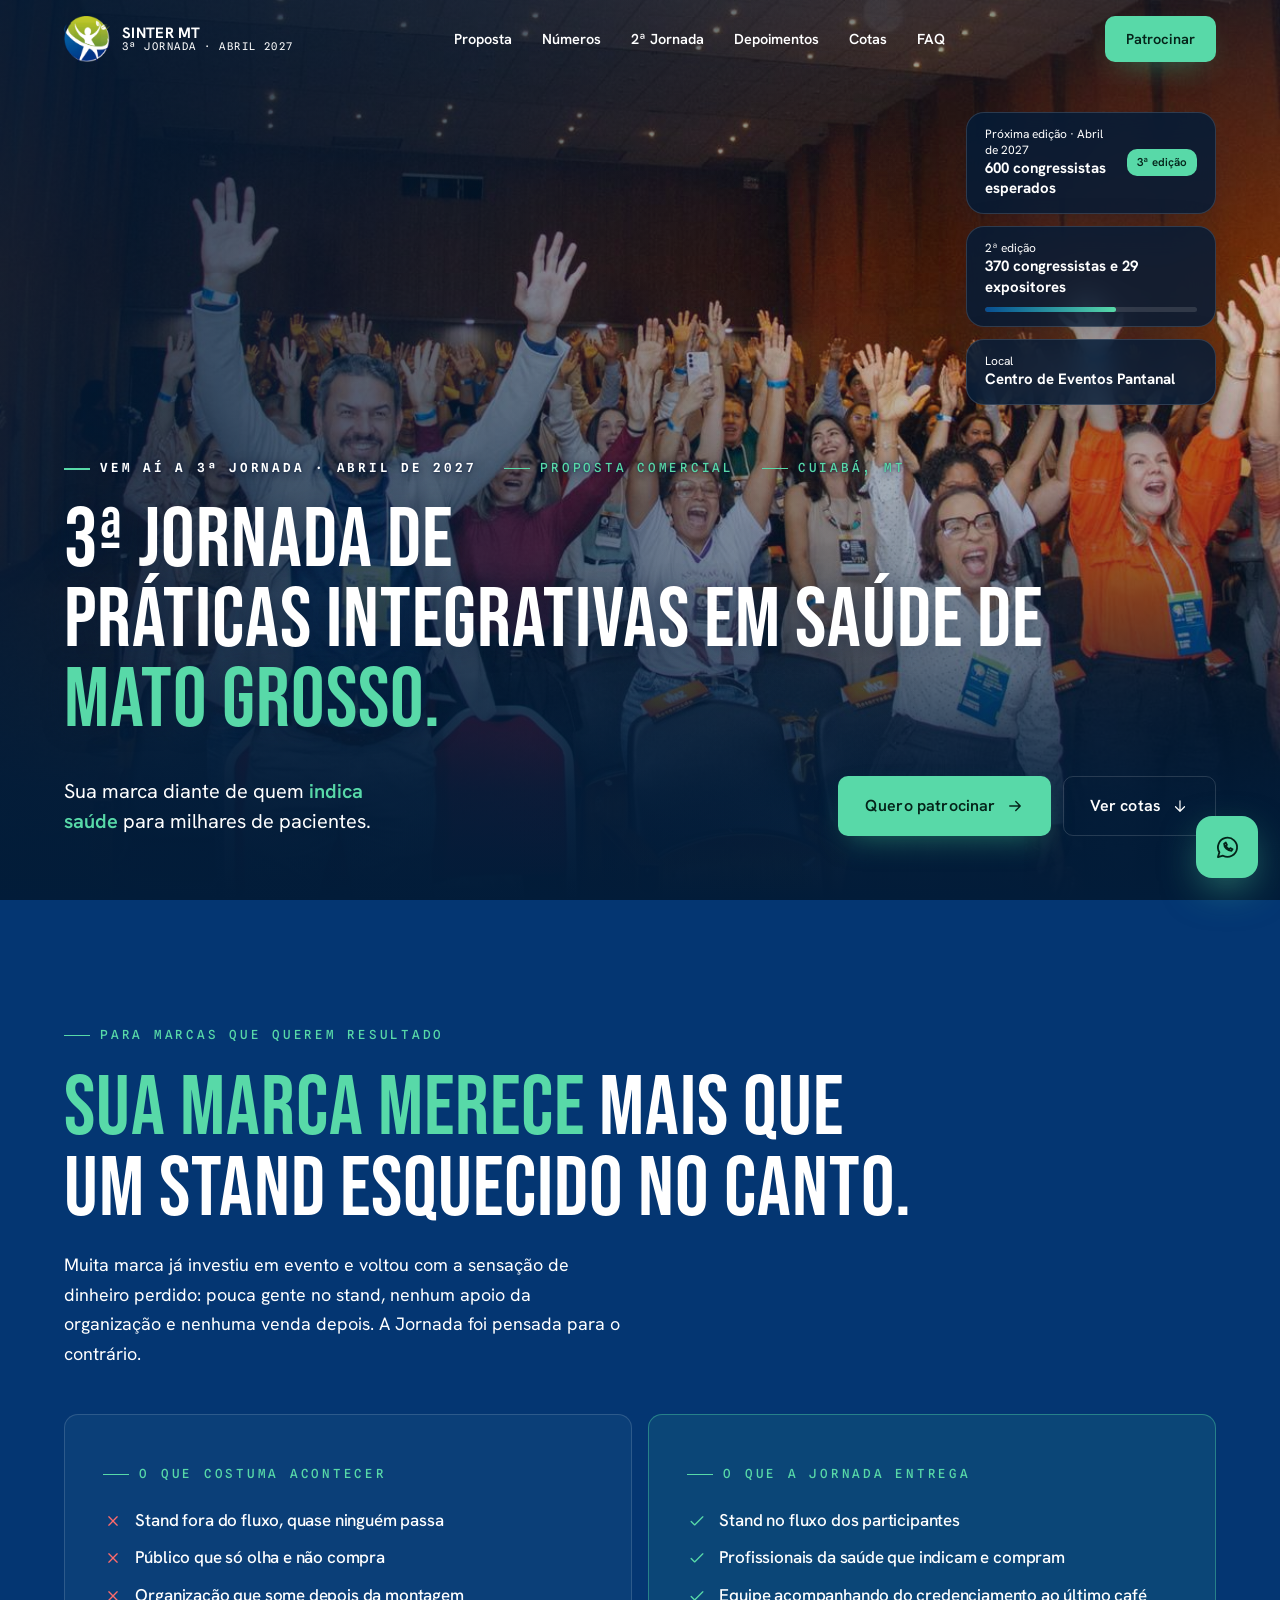
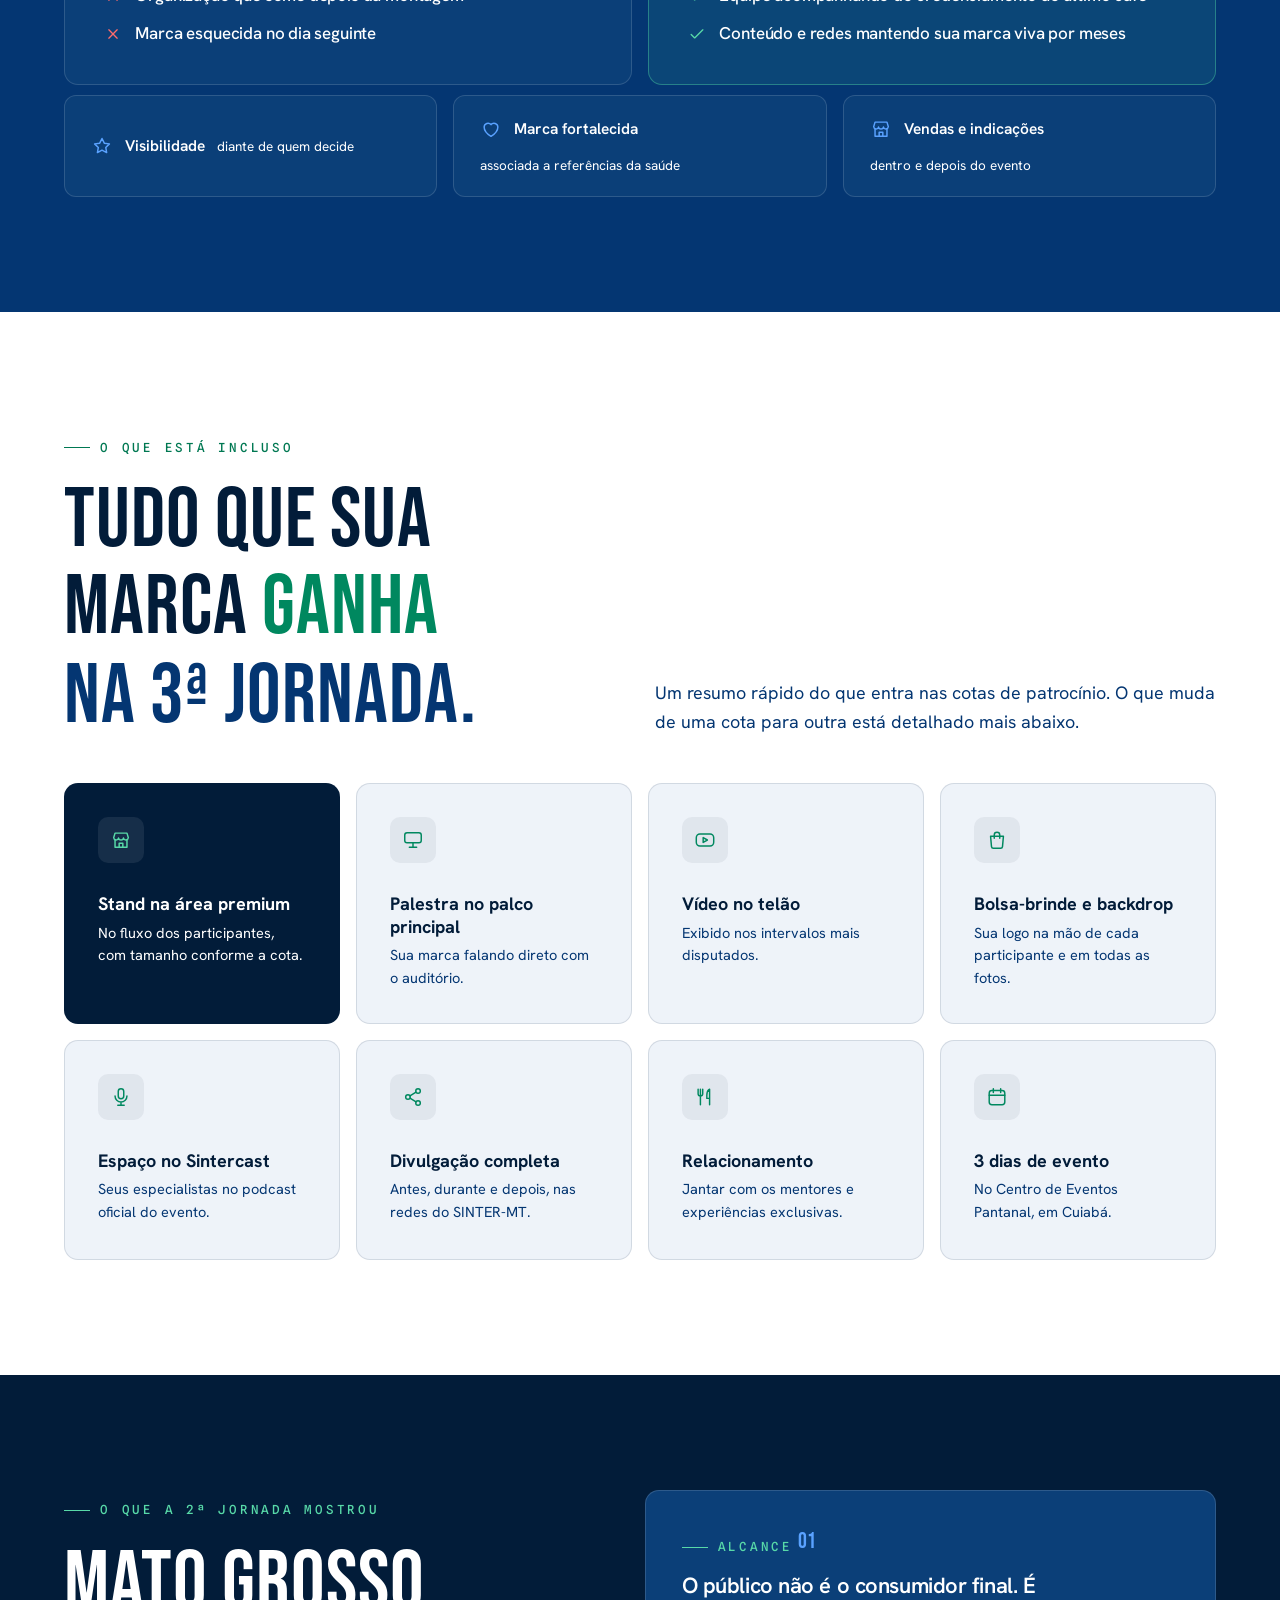
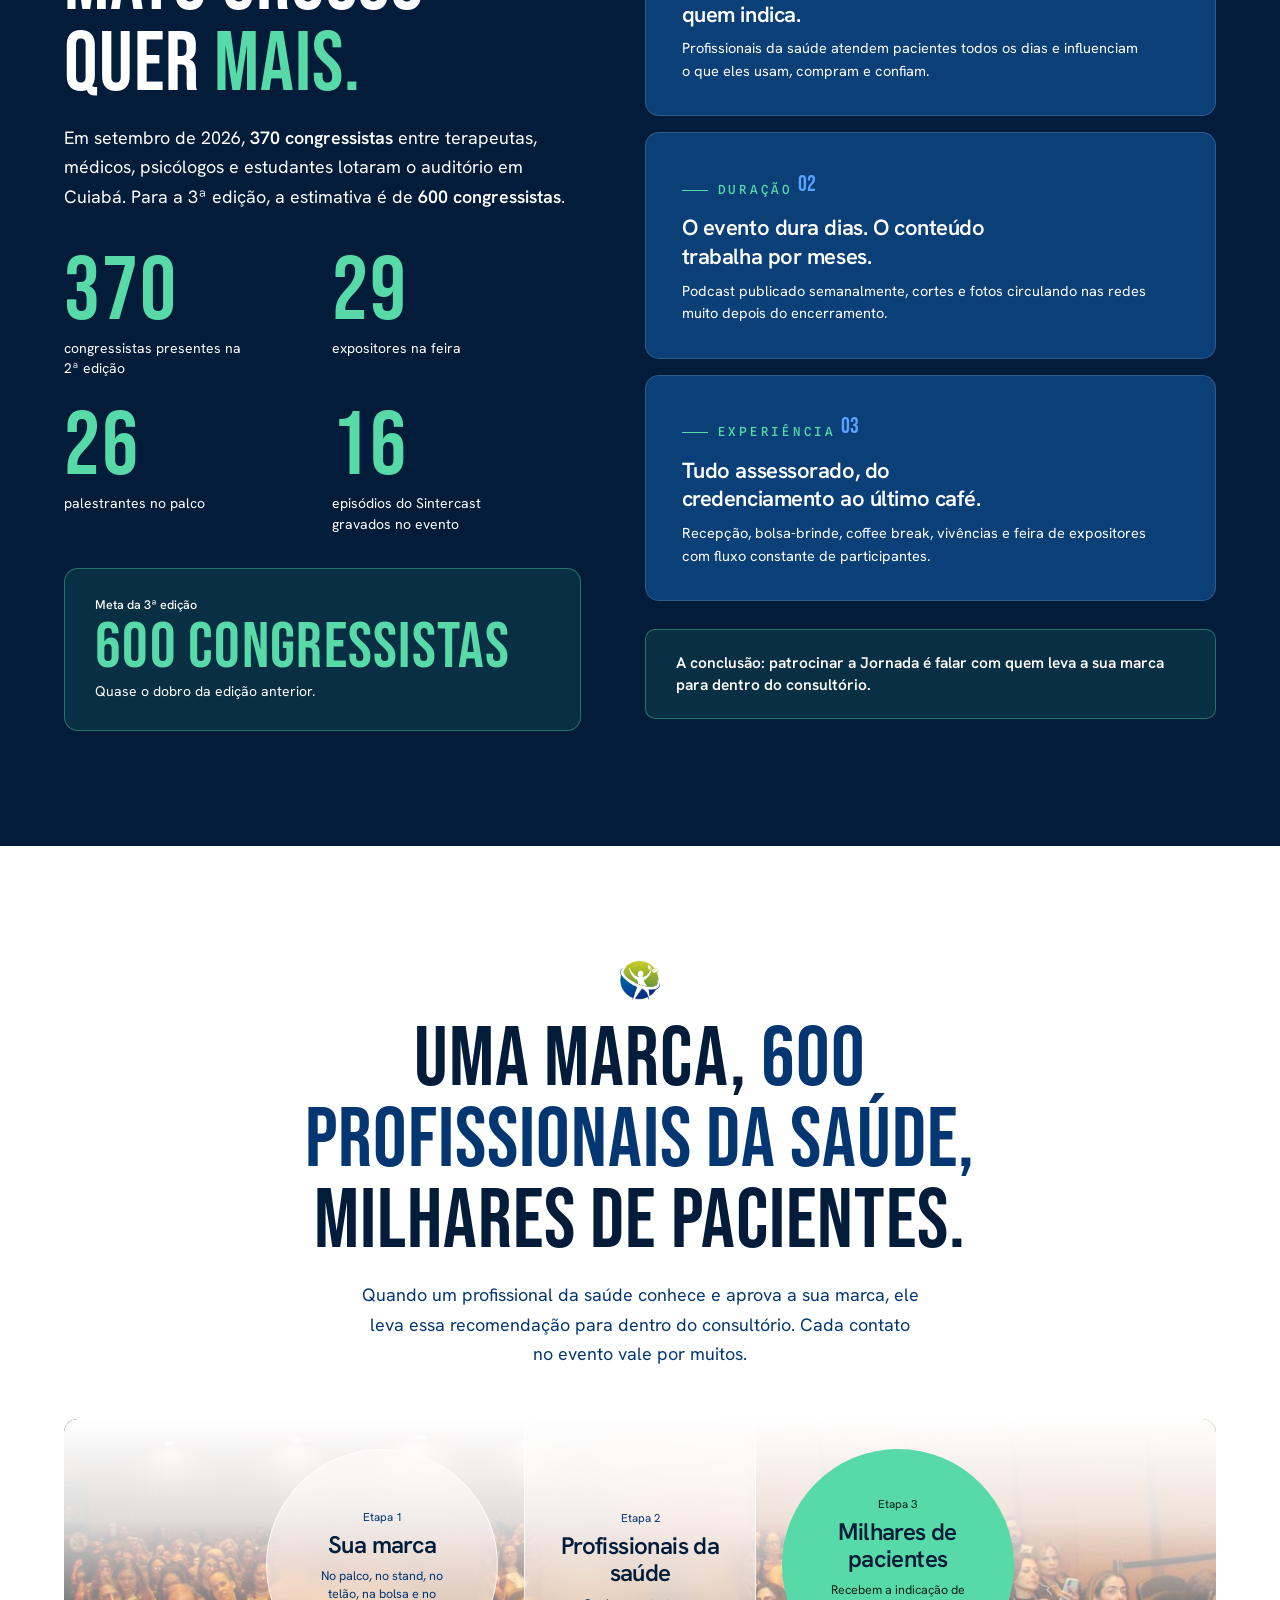
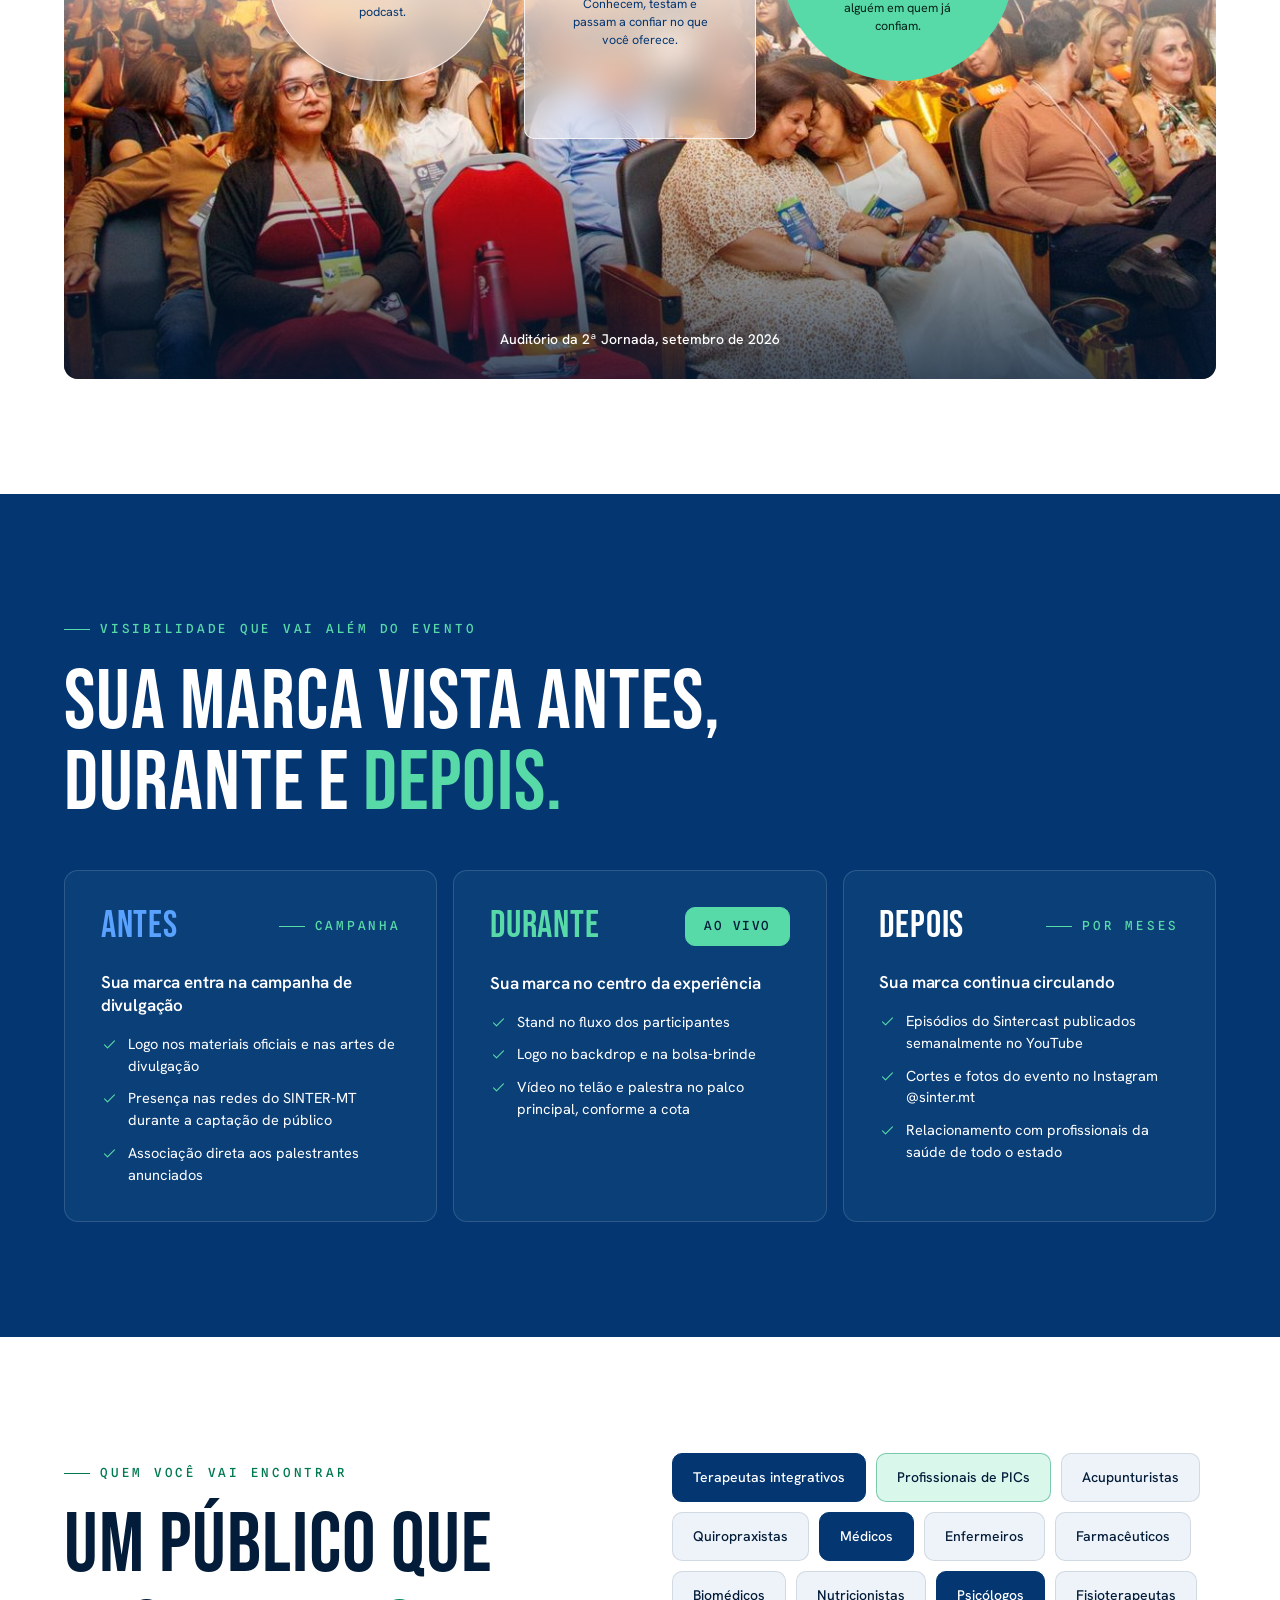
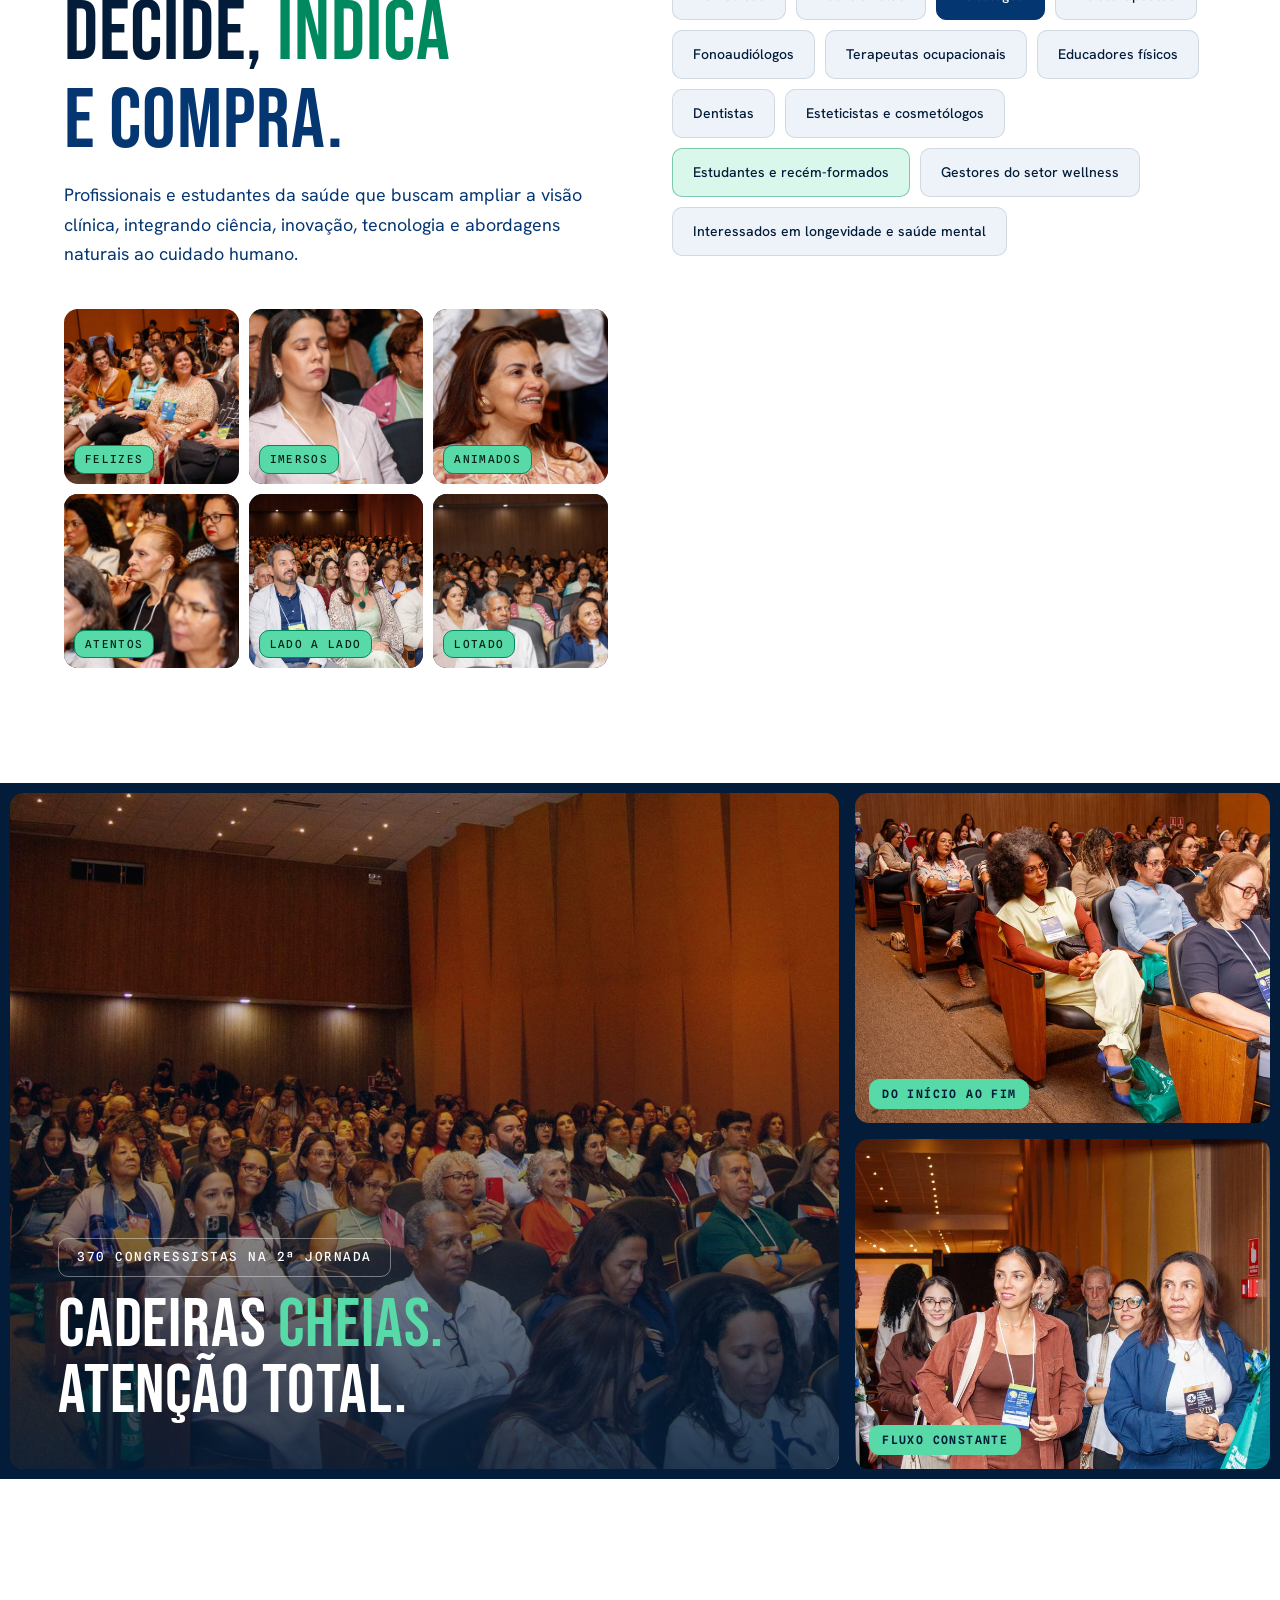
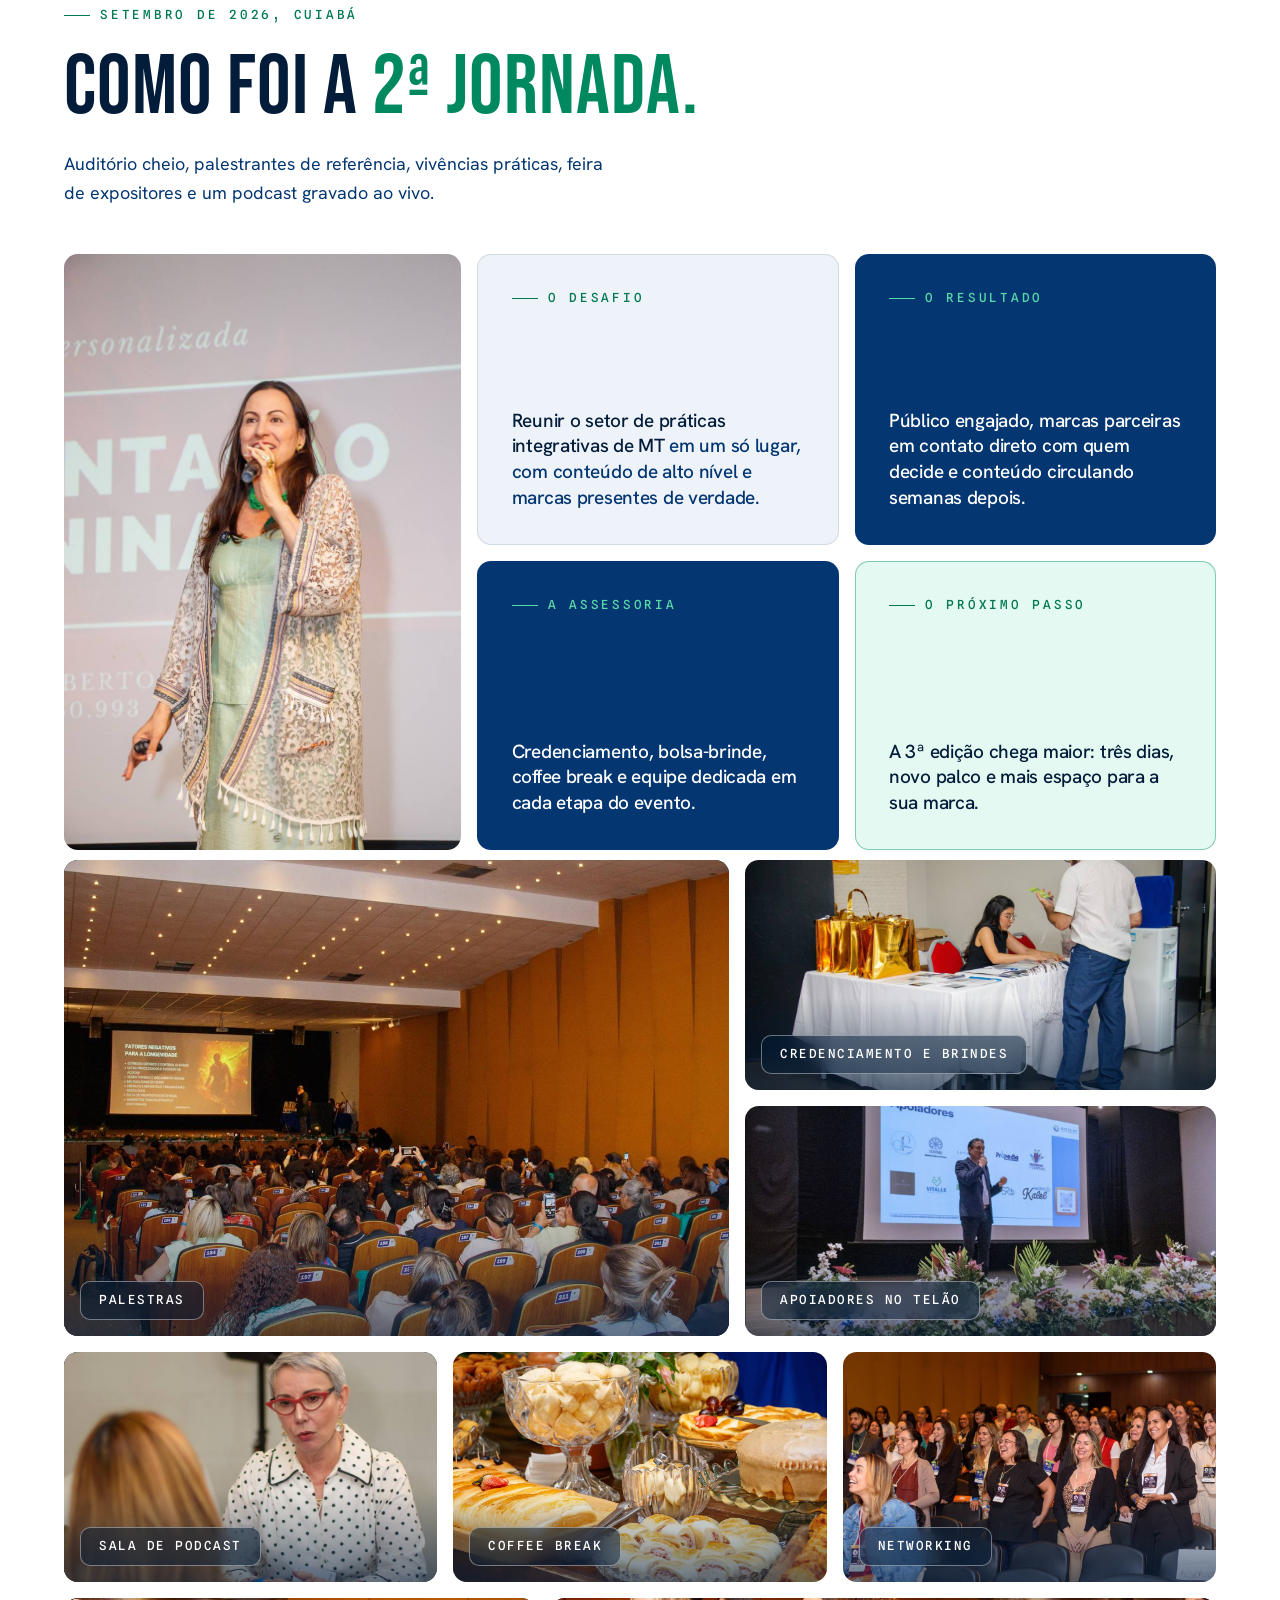
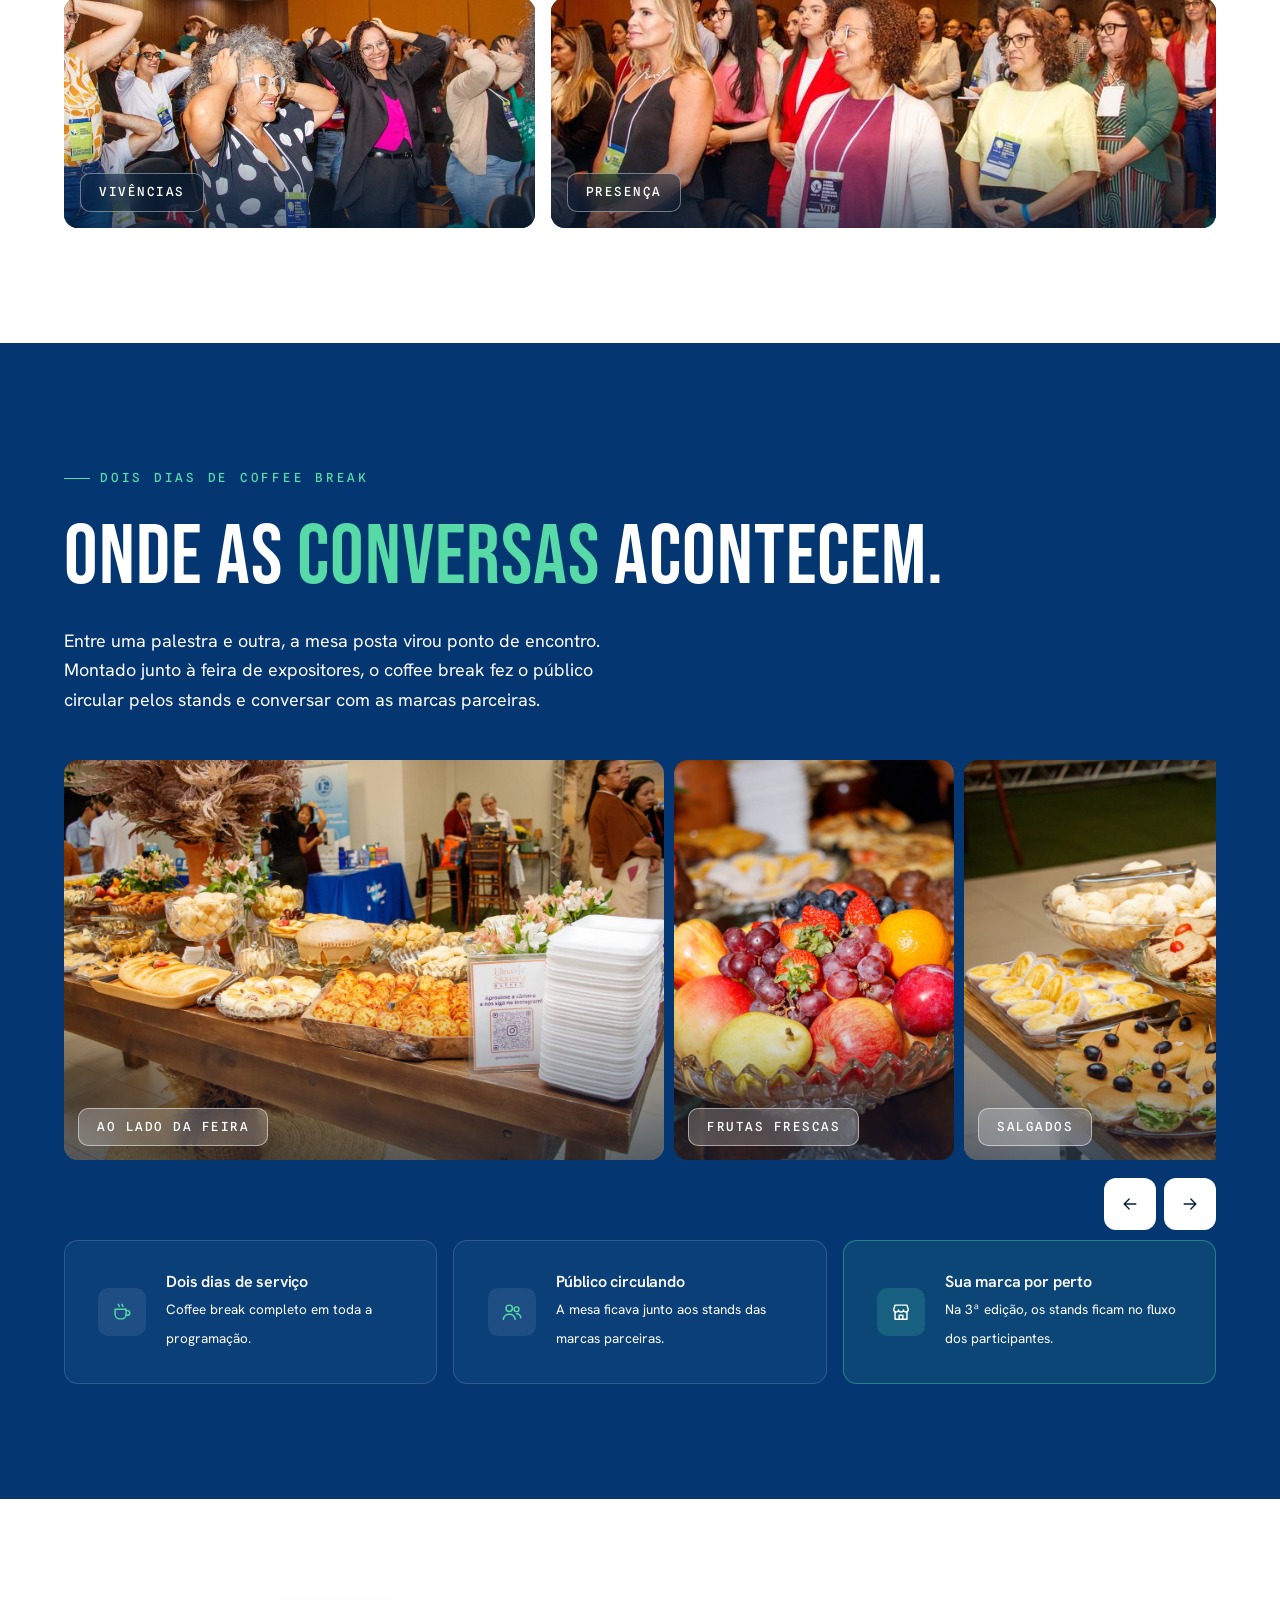
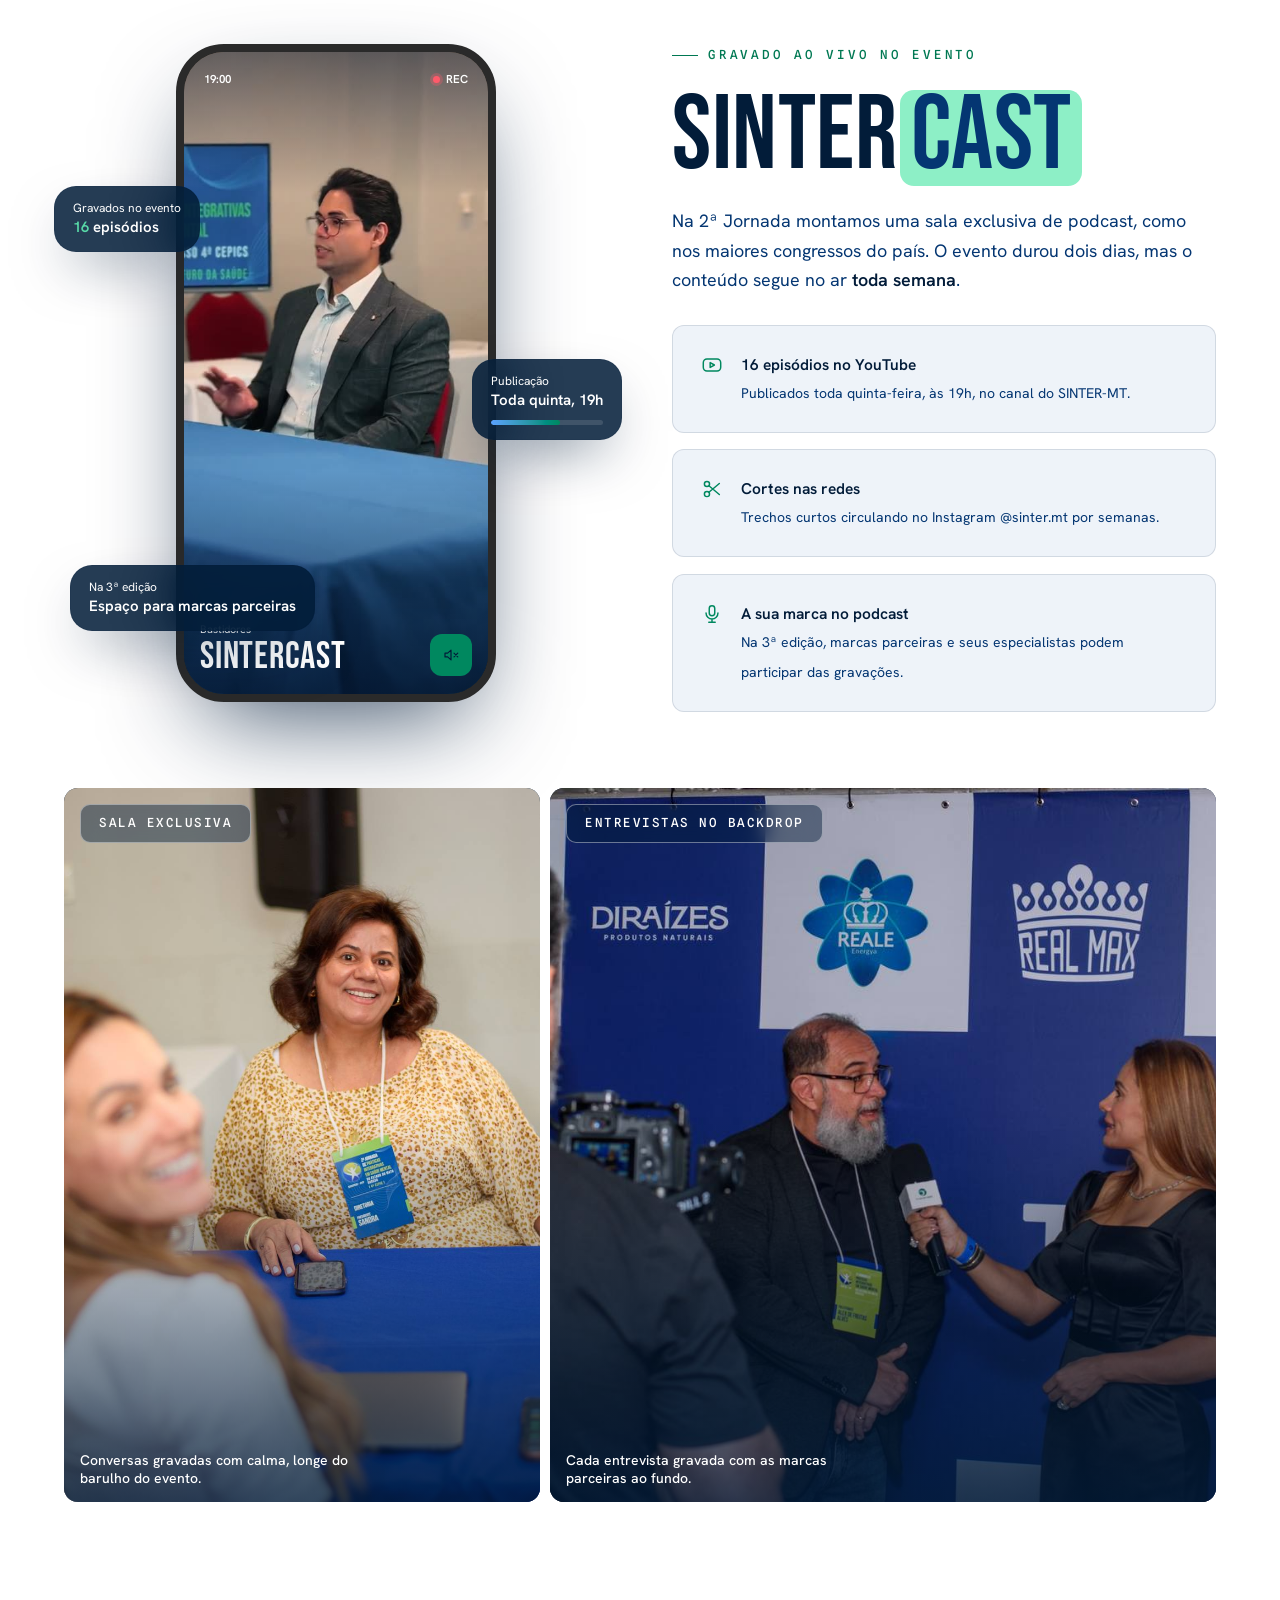
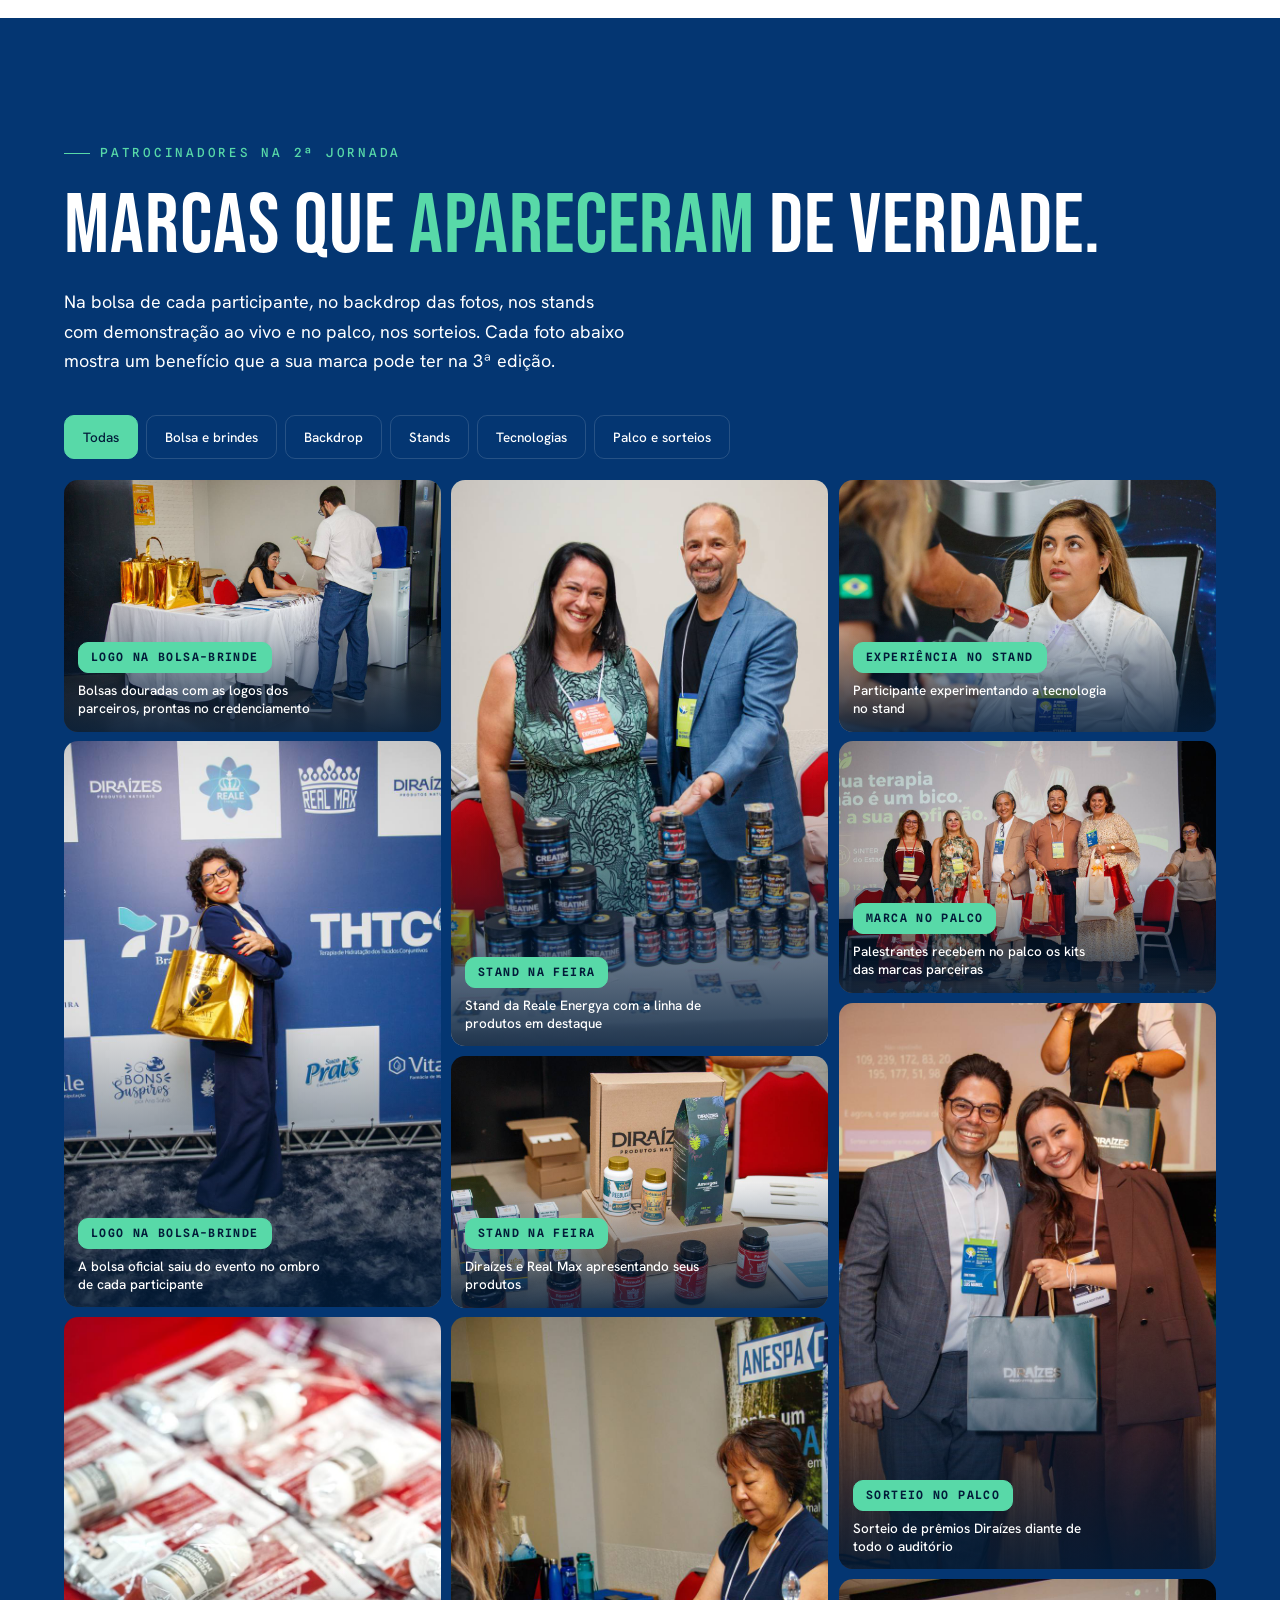
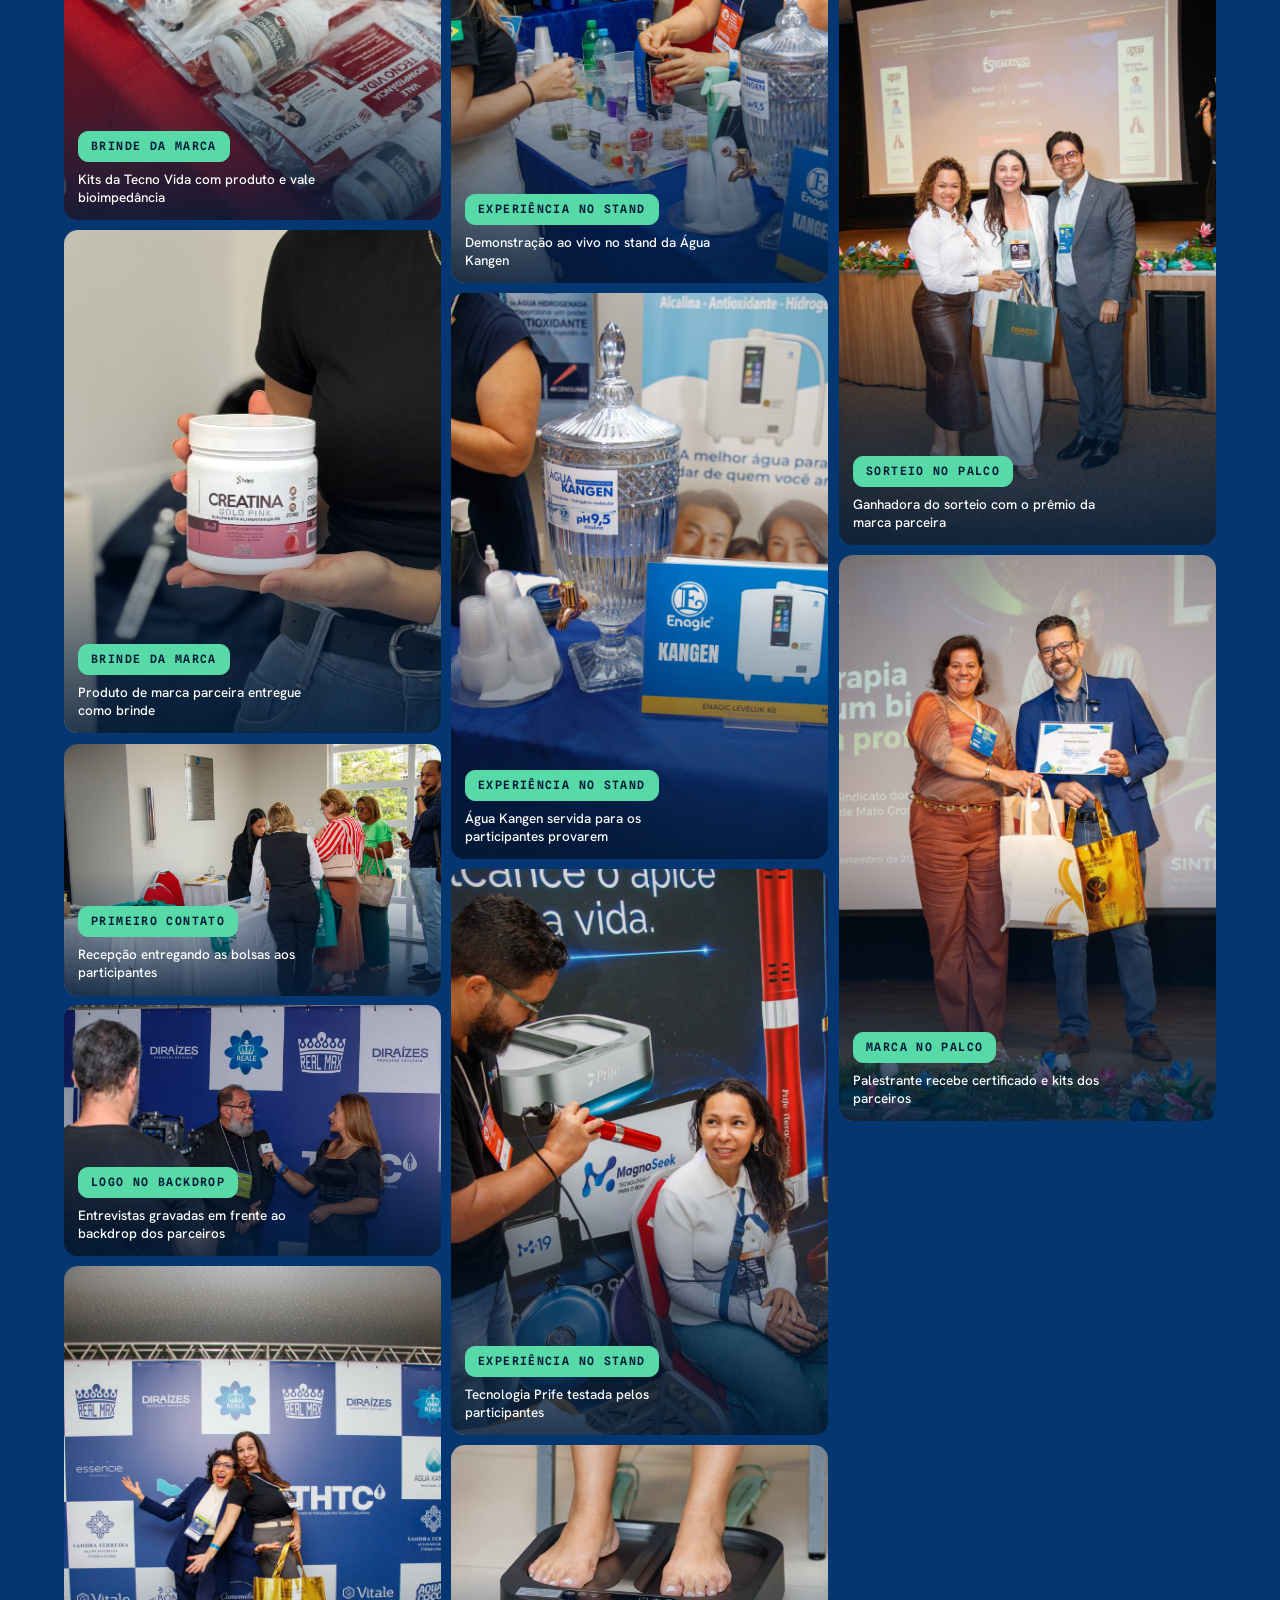
==== propostasinter_evento2027/index.html @ 36ddd745 "Proposta: destaque verde em 'Sua marca merece' Co-Authored-By: Claude Sonnet 5.5 <noreply@anthropic." ====
<!DOCTYPE html>
<html lang="pt-BR">
<head>
<meta charset="UTF-8">
<meta name="viewport" content="width=device-width, initial-scale=1, viewport-fit=cover">
<title>Seja patrocinador | 3ª Jornada de Práticas Integrativas em Saúde de MT | SINTER-MT</title>
<meta name="description" content="Proposta comercial da 3ª Jornada de Práticas Integrativas em Saúde de Mato Grosso. Coloque sua marca diante dos profissionais que indicam saúde para milhares de pacientes.">
<meta property="og:title" content="Seja patrocinador da 3ª Jornada de Práticas Integrativas em Saúde de MT">
<meta property="og:description" content="Sua marca diante de quem indica saúde para milhares de pacientes. Conheça as cotas.">
<meta name="theme-color" content="#043672">
<link rel="icon" type="image/png" href="img/embed_1.png">
<link rel="preconnect" href="https://fonts.googleapis.com">
<link rel="preconnect" href="https://fonts.gstatic.com" crossorigin>
<link href="https://fonts.googleapis.com/css2?family=Bebas+Neue&family=Hanken+Grotesk:wght@400;500;600;700;800&family=Spline+Sans+Mono:wght@400;500&display=swap" rel="stylesheet">
<style>
:root{
  --bg:#021c39;
  --panel:#043672;
  --panel-2:#0b3f78;
  --white:#ffffff;
  --soft:#e9e4d8;
  --ink:#021c39;
  --blue:#5aa2ff;
  --neon:oklch(0.80 0.135 165);
  --dim:#fff;
  --dim-ink:rgba(2,28,57,.42);
  --line:rgba(255,255,255,.14);
  --line-ink:rgba(2,28,57,.14);
  --r-xl:40px; --r-lg:28px; --r-md:22px; --r-pill:999px;
  --sans:"Hanken Grotesk",system-ui,-apple-system,"Segoe UI",Roboto,sans-serif;
  --display:"Hanken Grotesk",system-ui,sans-serif;
}
*{box-sizing:border-box;margin:0;padding:0}
html{overflow-x:hidden;scroll-behavior:smooth;-webkit-text-size-adjust:100%}
body{background:var(--bg);color:var(--white);font-family:var(--sans);font-size:16px;line-height:1.6;padding:10px 10px calc(10px + env(safe-area-inset-bottom,0px));overflow-x:hidden}
img{max-width:100%;display:block}
a{color:inherit;text-decoration:none}
strong{font-weight:600}
:focus-visible{outline:2px solid var(--neon);outline-offset:3px;border-radius:12px}
.neon{color:var(--neon)}

/* ---------- panels ---------- */
.panel{position:relative;border-radius:var(--r-xl);overflow:hidden;margin-bottom:10px;padding:clamp(56px,8vw,110px) clamp(22px,5vw,72px)}
.panel.dark{background:var(--panel)}
.panel.deep{background:var(--bg);border:1px solid var(--line)}
.panel.light{background:#f4f1ea;color:var(--ink)}
.panel.soft{background:var(--soft);color:var(--ink)}
.panel.neon-bg{background:var(--neon);color:var(--ink)}
.inner{max-width:1180px;margin:0 auto;position:relative;z-index:2}
.row{display:flex;justify-content:space-between;align-items:center;gap:20px;flex-wrap:wrap}

/* ---------- type ---------- */
.h1,.h2,.h3{font-weight:600;letter-spacing:-.035em;line-height:1.04}
.h1{font-size:clamp(42px,6.6vw,94px)}
.h2{font-size:clamp(36px,5.2vw,70px)}
.h3{font-size:clamp(26px,2.8vw,36px);letter-spacing:-.03em}
.m{color:var(--dim)}
.light .m,.soft .m,.neon-bg .m{color:var(--dim-ink)}
.p{font-size:clamp(15px,1.25vw,17px);color:var(--dim);max-width:56ch;line-height:1.65}
.light .p,.soft .p{color:#043672}
.p strong{color:var(--white)}
.light .p strong,.soft .p strong{color:var(--ink)}
.light h1 .neon,.light h2 .neon,.light h3 .neon,.soft h2 .neon{color:var(--ink);background:var(--neon);border-radius:14px;padding:0 .14em;box-decoration-break:clone;-webkit-box-decoration-break:clone}
.light .feat div{background:var(--soft)}
.light .feat span{color:#043672}
.light .feat .ic{color:var(--ink)}
.place-info{color:#fff}
.light .place-info .neon{background:none;color:var(--neon);padding:0}
.light .place-info .p{color:var(--dim)}
.light .place-info .tag{border-color:var(--line);color:#fff}
.widget{color:#fff}
.light .case .cc.w{background:var(--soft)}
.case .cc.d{color:#fff}
.light .case .cc.d .tag{border-color:var(--line);color:#fff}
.light .case .cc.d .m{color:var(--dim)}
.light .case .cc.n .tag{border-color:rgba(2,28,57,.25)}
.spc-new .tag{align-self:flex-start}
.light .steps li{background:var(--soft)}
.cb-fact{color:var(--ink)}
.hl{background:var(--neon);color:var(--ink);border-radius:18px;padding:0 .18em;box-decoration-break:clone;-webkit-box-decoration-break:clone;display:inline-block;transform:rotate(-1.5deg);line-height:1.12}

/* ---------- pills / tags ---------- */
.tag{font-family:"Spline Sans Mono",ui-monospace,monospace;text-transform:uppercase;letter-spacing:.12em;display:inline-flex;align-items:center;gap:8px;border:1px solid var(--line);border-radius:var(--r-pill);padding:8px 18px;font-size:12.5px;font-weight:500;letter-spacing:.02em;color:#fff}
.light .tag,.soft .tag{border-color:var(--line-ink);color:#043672}
.tag.fill{background:rgba(255,255,255,.08);border-color:transparent}
.light .tag.fill,.soft .tag.fill{background:var(--soft)}
.tag.neon-t{white-space:nowrap;background:var(--neon);color:var(--ink);border-color:var(--neon)}
.tag .dot{width:7px;height:7px;border-radius:50%;background:var(--blue)}

/* ---------- icons ---------- */
.ic{width:22px;height:22px;stroke:currentColor;fill:none;stroke-width:1.6;stroke-linecap:round;stroke-linejoin:round;flex:none}

/* ---------- buttons ---------- */
.btn{display:inline-flex;align-items:center;gap:14px;border-radius:var(--r-pill);padding:6px 6px 6px 26px;font-weight:600;font-size:13.5px;text-transform:uppercase;letter-spacing:.06em;min-height:58px;cursor:pointer;border:0;font-family:var(--sans);transition:transform .2s ease}
.btn:hover{transform:translateY(-2px)}
.btn .arr{width:46px;height:46px;border-radius:50%;display:grid;place-items:center;flex:none;transition:transform .25s ease}
.btn:hover .arr{transform:rotate(-45deg)}
.btn .arr .ic{width:20px;height:20px;stroke-width:1.8}
.btn-neon{background:var(--neon);color:var(--ink)}
.btn-neon .arr{background:var(--ink);color:var(--neon)}
.btn-white{background:var(--white);color:var(--ink)}
.btn-white .arr{background:var(--ink);color:var(--white)}
.btn-ink{background:var(--ink);color:var(--white)}
.btn-ink .arr{background:var(--white);color:var(--ink)}
.btn-line{background:transparent;color:var(--white);border:1px solid var(--line);padding:6px 24px}
.btn-line .ic{width:18px;height:18px}

.round{width:52px;height:52px;border-radius:50%;display:grid;place-items:center;background:var(--white);color:var(--ink);flex:none}
.round .ic{width:20px;height:20px}

/* ---------- glass ---------- */
.glass{background:rgba(255,255,255,.14);border:1px solid rgba(255,255,255,.32);backdrop-filter:blur(16px) saturate(140%);-webkit-backdrop-filter:blur(16px) saturate(140%)}
.widget{background:rgba(2,28,57,.86);border:1px solid var(--line);border-radius:22px;padding:14px 18px;backdrop-filter:blur(14px);-webkit-backdrop-filter:blur(14px);box-shadow:0 24px 60px -20px rgba(2,28,57,.6)}
.widget small{display:block;color:var(--dim);font-size:12px;line-height:1.3}
.widget b{display:block;font-weight:600;font-size:15px;line-height:1.35}

/* ---------- HERO ---------- */
.hero{min-height:calc(100svh - 20px);padding:0;display:flex;flex-direction:column}
.hero .bg{position:absolute;inset:0}
.hero .bg img{width:100%;height:100%;object-fit:cover;object-position:center 70%}
.hero .bg::after{content:"";position:absolute;inset:0;background:linear-gradient(180deg,rgba(2,28,57,.55) 0%,rgba(2,28,57,.25) 30%,rgba(2,28,57,.85) 70%,var(--bg) 100%)}
.nav{position:relative;z-index:3;display:flex;justify-content:space-between;align-items:center;padding:22px clamp(18px,3vw,34px)}
.brand{display:flex;align-items:center;gap:12px;font-weight:600;letter-spacing:-.01em;font-size:17px}
.brand img{width:42px;height:42px;object-fit:contain}
.nav-links{display:flex;gap:6px}
.nav-links a{font-size:13.5px;padding:10px 16px;border-radius:var(--r-pill);color:#fff}
.nav-links a:hover{background:rgba(255,255,255,.1)}
.nav .btn{min-height:48px;padding:4px 4px 4px 20px;font-size:14px}
.nav .btn .arr{width:40px;height:40px}
.hero-body{position:relative;z-index:2;margin-top:auto;padding:0 clamp(22px,5vw,72px) clamp(36px,5vw,64px)}
.hero-tags{display:flex;flex-wrap:wrap;gap:8px;margin-bottom:26px}
.hero .tag{color:#fff;border-color:rgba(255,255,255,.35)}
.hero h1{max-width:13ch}
.hero h1 .ln{display:block;opacity:0;transform:translateY(22px);animation:rise .9s cubic-bezier(.2,.7,.2,1) forwards}
.hero h1 .ln:nth-child(2){animation-delay:.1s}
.hero h1 .ln:nth-child(3){animation-delay:.2s}
.hero-foot{display:flex;justify-content:space-between;align-items:flex-end;gap:30px;flex-wrap:wrap;margin-top:34px;opacity:0;animation:fade .8s .45s forwards}
.hero-foot p{font-size:clamp(16px,1.6vw,20px);max-width:30ch;color:#fff;line-height:1.5}
.hero-foot p strong{color:var(--neon)}
.ctas{display:flex;flex-wrap:wrap;gap:12px}
.hero-widgets{position:absolute;right:clamp(22px,5vw,72px);top:110px;z-index:2;display:grid;gap:12px;width:250px;opacity:0;animation:fade .8s .6s forwards}
.hero-widgets .widget{display:flex;align-items:center;justify-content:space-between;gap:12px}
.mini-pill{font-size:11.5px;font-weight:600;background:var(--neon);color:var(--ink);border-radius:var(--r-pill);padding:4px 10px;white-space:nowrap}
.bar{height:5px;border-radius:5px;background:rgba(255,255,255,.12);margin-top:10px;overflow:hidden}
.bar i{display:block;height:100%;background:linear-gradient(90deg,var(--blue),var(--neon));border-radius:5px}
@keyframes rise{to{opacity:1;transform:none;filter:blur(0)}}
.hero h1 .ln{filter:blur(14px)}
.reveal{opacity:0;filter:blur(16px);transform:translateY(14px);transition:opacity .9s ease,filter .9s ease,transform .9s cubic-bezier(.2,.7,.2,1)}
.reveal.in{opacity:1;filter:blur(0);transform:none}
@keyframes fade{to{opacity:1}}

/* ---------- DOR ---------- */
.pain{display:grid;grid-template-columns:1fr 1fr;gap:10px;margin-top:46px}
.pain-card{border-radius:var(--r-lg);padding:30px}
.pain-card.bad{background:var(--panel-2)}
.pain-card.good{background:var(--neon);color:var(--ink)}
.pain-card ul{list-style:none;display:grid;gap:14px;margin-top:24px}
.pain-card li{display:flex;gap:12px;font-size:clamp(15px,1.4vw,17px);font-weight:500;line-height:1.4;letter-spacing:-.01em}
.pain-card.bad li{color:#fff}
.pain-card.bad .ic{color:#ff6b6b}
.pain-card li .ic{width:20px;height:20px;margin-top:2px}
.wants{display:grid;grid-template-columns:repeat(3,1fr);gap:10px;margin-top:10px}
.wants div{border:1px solid var(--line);border-radius:var(--r-pill);padding:16px 22px;display:flex;align-items:center;gap:12px;flex-wrap:wrap}
.wants .ic{color:var(--blue)}
.wants b{font-weight:600;font-size:15.5px}
.wants span{color:var(--dim);font-size:13.5px}
@media (max-width:900px){.pain,.wants{grid-template-columns:1fr}.wants div{border-radius:var(--r-md)}}

/* ---------- STATS (estilo pesquisa) ---------- */
.research{display:grid;grid-template-columns:.95fr 1.05fr;gap:clamp(30px,5vw,80px);align-items:start}
.bigstats{display:grid;grid-template-columns:1fr 1fr;gap:28px 20px;margin-top:40px}
.bigstat b{display:block;font-weight:600;letter-spacing:-.04em;font-size:clamp(46px,5vw,64px);line-height:1;color:var(--neon)}
.bigstat span{display:block;color:var(--dim);font-size:14px;line-height:1.45;margin-top:6px;max-width:24ch}
.goal{margin-top:34px;background:var(--neon);color:var(--ink);border-radius:var(--r-lg);padding:22px 26px;display:grid;gap:2px}
.goal small{font-size:12.5px;font-weight:500;opacity:.7}
.goal b{font-weight:600;font-size:clamp(34px,4vw,48px);letter-spacing:-.04em;line-height:1.05}
.goal>span{font-size:14px;opacity:.75}
.insights{display:grid;gap:12px}
.insight{background:var(--panel-2);border-radius:var(--r-lg);padding:26px 28px;position:relative}
.insight .num{color:var(--blue);font-size:13px;font-weight:600}
.insight h3{font-size:clamp(18px,1.8vw,22px);font-weight:600;letter-spacing:-.02em;line-height:1.3;margin:8px 0 8px;max-width:30ch}
.insight p{color:var(--dim);font-size:14.5px;line-height:1.55;max-width:58ch}
.insight .tag{position:absolute;top:22px;right:22px;padding:5px 12px;font-size:11.5px}
.statement{margin-top:12px;background:var(--neon);color:var(--ink);border-radius:var(--r-pill);padding:18px 28px;font-weight:600;font-size:15.5px;line-height:1.4}

/* ---------- PLATEIA ---------- */
.crowd{display:grid;grid-template-columns:2fr 1fr;grid-template-rows:330px 330px;gap:10px}
.crowd figure{position:relative;border-radius:var(--r-xl);overflow:hidden;margin:0}
.crowd img{width:100%;height:100%;object-fit:cover}
.crowd-main{grid-row:span 2}
.crowd-main::after{content:"";position:absolute;inset:0;background:linear-gradient(180deg,rgba(2,28,57,.1) 30%,rgba(2,28,57,.85))}
.crowd-main figcaption{position:absolute;left:clamp(20px,4vw,48px);right:20px;bottom:clamp(20px,4vw,44px);z-index:2;display:grid;gap:16px;justify-items:start}
.crowd-main .h2{max-width:14ch}
.crowd-side .tag{position:absolute;left:14px;bottom:14px;padding:5px 12px;font-size:11.5px;font-weight:600}
@media (max-width:900px){.crowd{grid-template-columns:1fr 1fr;grid-template-rows:420px 220px}.crowd-main{grid-column:span 2;grid-row:auto}}

/* ---------- MULTIPLICADOR (bolhas de vidro sobre foto) ---------- */
.mult-head{text-align:center;max-width:820px;margin:0 auto}
.mult-head .p{margin:18px auto 0}
.mult-stage{position:relative;margin-top:50px;border-radius:var(--r-lg);overflow:hidden;min-height:560px}
.mult-stage>img{position:absolute;inset:0;width:100%;height:100%;object-fit:cover;object-position:center 60%}
.mult-stage::before{content:"";position:absolute;inset:0;background:linear-gradient(180deg,#fff 0%,rgba(255,255,255,.85) 18%,rgba(255,255,255,0) 52%);z-index:1}
.mult-stage::after{content:"";position:absolute;inset:0;background:linear-gradient(0deg,rgba(2,28,57,.75),rgba(2,28,57,0) 45%);z-index:1}
.bubbles{position:relative;z-index:2;display:flex;justify-content:center;align-items:flex-start;gap:clamp(10px,2vw,26px);padding:30px 16px 0}
.bubble{width:clamp(180px,20vw,232px);aspect-ratio:1;border-radius:50%;display:flex;flex-direction:column;align-items:center;justify-content:center;text-align:center;padding:26px;color:var(--ink)}
.bubble.glass{background:rgba(255,255,255,.42);border-color:rgba(255,255,255,.7)}
.bubble.tall{aspect-ratio:auto;height:clamp(250px,27vw,320px);border-radius:var(--r-pill);margin-top:-30px}
.bubble small{font-size:11.5px;color:#043672}
.bubble h3{font-weight:600;font-size:clamp(19px,1.9vw,24px);letter-spacing:-.025em;line-height:1.15;margin:4px 0 8px}
.bubble p{font-size:12.5px;line-height:1.45;color:#043672;max-width:20ch}
.bubble.neon-b{background:var(--neon);border:0}
.mult-caption{position:absolute;z-index:2;left:0;right:0;bottom:28px;text-align:center;color:#fff;font-size:14px;font-weight:500;padding:0 20px}

/* ---------- PROBLEMA / SOLUÇÃO (estilo case) ---------- */
.case{display:grid;grid-template-columns:1.1fr 1fr 1fr;grid-template-rows:auto auto;gap:10px;margin-top:46px}
.case .photo{grid-row:span 2;border-radius:var(--r-lg);overflow:hidden;min-height:420px}
.case .photo img{width:100%;height:100%;object-fit:cover}
.case .cc{border-radius:var(--r-lg);padding:26px;display:flex;flex-direction:column;justify-content:space-between;gap:40px;min-height:230px}
.case .cc.w{background:var(--white);color:var(--ink)}
.case .cc.d{background:var(--panel-2)}
.case .cc.n{background:var(--neon);color:var(--ink)}
.case .cc .tag{align-self:flex-start}
.case .cc.w .tag,.case .cc.n .tag{border-color:rgba(2,28,57,.22);color:#043672}
.case .cc p{font-size:clamp(16px,1.5vw,19px);font-weight:500;letter-spacing:-.015em;line-height:1.35}
.case .cc p .m{color:var(--dim-ink)}
.case .cc.d p .m{color:var(--dim)}

/* galeria com pills */
.gallery{display:grid;grid-template-columns:repeat(12,1fr);grid-auto-rows:230px;gap:10px;margin-top:10px}
.shot{position:relative;border-radius:var(--r-lg);overflow:hidden;background:var(--panel-2)}
.shot img{width:100%;height:100%;object-fit:cover;transition:transform .8s ease}
.shot:hover img{transform:scale(1.04)}
.shot .tag{position:absolute;top:16px;left:16px;z-index:2;background:rgba(2,28,57,.45);border-color:rgba(255,255,255,.4);color:#fff;backdrop-filter:blur(10px);-webkit-backdrop-filter:blur(10px)}
.shot .cap{position:absolute;left:16px;right:16px;bottom:14px;z-index:2;font-size:14px;font-weight:500;line-height:1.35;color:#fff;max-width:30ch}
.shot::after{content:"";position:absolute;inset:0;background:linear-gradient(180deg,rgba(2,28,57,0) 45%,rgba(2,28,57,.8));pointer-events:none}
.gallery .shot .tag{top:auto;bottom:16px}
.gallery .shot::after{background:linear-gradient(180deg,rgba(2,28,57,0) 60%,rgba(2,28,57,.6))}
.g1{grid-column:span 7;grid-row:span 2}.g2{grid-column:span 5}.g3{grid-column:span 5}
.g4,.g5,.g6{grid-column:span 4}.g7{grid-column:span 5}.g8{grid-column:span 7}
.ph{position:absolute;inset:0;display:grid;place-items:center;background:radial-gradient(70% 80% at 30% 20%,rgba(82,217,166,.16),rgba(82,217,166,0) 60%),var(--panel-2)}
.ph .ic{width:46px;height:46px;color:#fff;stroke-width:1.3}
.light .ph,.soft .ph{background:radial-gradient(70% 80% at 30% 20%,rgba(82,217,166,.35),rgba(82,217,166,0) 60%),#e7e7ec}
.light .ph .ic,.soft .ph .ic{color:#043672}


/* ---------- COFFEE BREAK ---------- */
.car-wrap{position:relative;margin-top:46px}
.cb-track{display:flex;gap:10px;overflow-x:auto;scroll-snap-type:x mandatory;scroll-behavior:smooth;scrollbar-width:none;padding-bottom:4px}
.cb-track::-webkit-scrollbar{display:none}
.cb-item{flex:none;height:400px;scroll-snap-align:start;margin:0}
.cb-item.land{width:600px}.cb-item.port{width:280px}
.cb-item .tag{position:absolute;left:14px;bottom:14px;top:auto!important;background:rgba(255,255,255,.22);border-color:rgba(255,255,255,.5);color:#fff;z-index:2}
.cb-item::after{content:"";position:absolute;inset:0;background:linear-gradient(180deg,rgba(2,28,57,0) 60%,rgba(2,28,57,.55))}
.car-nav{display:flex;gap:8px;justify-content:flex-end;margin-top:14px}
.car-nav .round{border:0;cursor:pointer}
@media (max-width:640px){.cb-item{height:300px}.cb-item.land{width:82vw}.cb-item.port{width:58vw}}
.cb-grid{display:grid;grid-template-columns:repeat(12,1fr);grid-auto-rows:240px;gap:10px;margin-top:46px}
.cb-grid .shot::after{background:linear-gradient(180deg,rgba(2,28,57,0) 60%,rgba(2,28,57,.55))}
.cb-grid .shot .tag{background:rgba(255,255,255,.22);border-color:rgba(255,255,255,.5)}
.c1{grid-column:span 8;grid-row:span 2}.c2{grid-column:span 4;grid-row:span 2}
.c3{grid-column:span 5}.c4{grid-column:span 3}.c5{grid-column:span 4}
.c6{grid-column:span 6}.c7{grid-column:span 3}.c8{grid-column:span 3}
.cb-facts{display:grid;grid-template-columns:repeat(3,1fr);gap:10px;margin-top:10px}
.cb-fact{background:var(--white);border-radius:var(--r-lg);padding:22px 24px;display:flex;gap:16px;align-items:center}
.cb-fact .icb{width:48px;height:48px;border-radius:50%;background:var(--ink);color:var(--neon);display:grid;place-items:center;flex:none}
.cb-fact b{display:block;font-weight:600;font-size:16px;letter-spacing:-.01em;line-height:1.3}
.cb-fact span{font-size:13.5px;color:#043672;line-height:1.45}
.cb-fact.n{background:var(--neon)}
.cb-fact.n .icb{background:var(--ink)}
@media (max-width:900px){
  .cb-grid{grid-auto-rows:190px}
  .c1{grid-column:span 12}.c2{grid-column:span 6;grid-row:span 2}.c3,.c4{grid-column:span 6}.c5{grid-column:span 12}
  .c6{grid-column:span 12}.c7,.c8{grid-column:span 6;grid-row:span 2}
  .cb-facts{grid-template-columns:1fr}
}
@media (max-width:640px){
  .cb-grid{grid-auto-rows:160px}
  .c1{grid-row:span 2}
}

/* ---------- SINTERCAST (estilo app) ---------- */
.pod{display:grid;grid-template-columns:1fr 1fr;gap:clamp(30px,5vw,80px);align-items:center}
.phone-wrap{position:relative;display:flex;justify-content:center;padding:30px 0}
.phone{width:min(320px,78vw);aspect-ratio:9/18.5;border-radius:48px;background:#050505;border:8px solid #2a2a2a;overflow:hidden;position:relative;box-shadow:0 40px 100px -30px rgba(2,28,57,.8)}
.phone .screen{position:absolute;inset:0;padding:22px 18px;display:flex;flex-direction:column;gap:12px}
.phone .status{display:flex;justify-content:space-between;font-size:11.5px;font-weight:600;color:#fff;padding:0 6px}
.phone .hello small{display:block;color:var(--dim);font-size:11px;margin-top:12px}
.phone .hello b{display:block;font-weight:600;font-size:26px;letter-spacing:-.03em;line-height:1.1}
.phone .cover{border-radius:24px;overflow:hidden;position:relative;height:150px}
.phone .cover .ph{background:radial-gradient(80% 90% at 30% 30%,rgba(82,217,166,.5),rgba(82,217,166,0) 65%),#0b3f78}
.phone .cover .ic{color:#fff}
.phone .ep{background:#0b3f78;border-radius:20px;padding:14px 16px;display:flex;justify-content:space-between;align-items:center;gap:10px}
.phone .ep b{font-size:13.5px;font-weight:600;display:block;line-height:1.3}
.phone .ep small{font-size:11px;color:var(--dim)}
.phone .ep .play{width:36px;height:36px;border-radius:50%;background:var(--neon);color:var(--ink);display:grid;place-items:center;flex:none}
.phone .ep .play .ic{width:15px;height:15px;fill:currentColor}
.phone .list{display:grid;gap:2px;margin-top:2px}
.phone .list div{display:flex;justify-content:space-between;padding:10px 4px;border-bottom:1px solid rgba(255,255,255,.07);font-size:12.5px}
.phone .list div span{color:var(--dim);font-size:11px}
.phone .list div.done{opacity:.4}
.phone .tabbar{margin-top:auto;display:flex;justify-content:space-between;gap:6px}
.phone .tabbar i{width:42px;height:42px;border-radius:50%;background:#1c1c1c;display:grid;place-items:center;color:#fff}
.phone .tabbar i.on{background:#fff;color:var(--ink)}
.phone .tabbar .ic{width:17px;height:17px}
.phone .pv{position:absolute;inset:0;width:100%;height:100%;object-fit:cover}
.pv-ui{position:absolute;inset:0;display:flex;flex-direction:column;justify-content:space-between;padding:18px 16px;background:linear-gradient(180deg,rgba(2,20,45,.55) 0%,rgba(2,20,45,0) 22%,rgba(2,20,45,0) 65%,rgba(2,20,45,.8) 100%)}
.pv-ui .status{display:flex;justify-content:space-between;font-size:11.5px;font-weight:600;color:#fff;padding:0 4px}
.pv-ui .rec{display:inline-flex;align-items:center;gap:6px}
.pv-ui .rec i{width:7px;height:7px;border-radius:50%;background:#ff5a6a;box-shadow:0 0 0 3px rgba(255,90,106,.3)}
.pv-bottom{display:flex;justify-content:space-between;align-items:flex-end}
.pv-bottom small{display:block;color:#fff;font-size:11px}
.pv-bottom b{display:block;font-family:var(--display);font-weight:400;font-size:34px;line-height:.9;color:#fff}
.pv-sound{all:unset;cursor:pointer;width:42px;height:42px;border-radius:50%;background:var(--neon);color:var(--ink);display:grid;place-items:center}
.pv-sound .ic{width:18px;height:18px}
.pv-sound:focus-visible{outline:2px solid #fff;outline-offset:2px}
.pod-shots{display:grid;grid-template-columns:1fr 1.4fr;gap:10px;margin-top:56px}
.pod-shots .shot{min-height:360px}
.pod-shots .shot .tag{position:absolute;top:16px;left:16px;z-index:2;background:rgba(2,28,57,.45);border-color:rgba(255,255,255,.4);color:#fff;backdrop-filter:blur(10px);-webkit-backdrop-filter:blur(10px)}
.pod-shots .cap{position:absolute;left:16px;right:16px;bottom:14px;z-index:2;font-size:14px;font-weight:500;color:#fff;max-width:36ch}
@media (max-width:640px){.pod-shots{grid-template-columns:1fr}.pod-shots .shot{min-height:260px}}
.float{position:absolute;z-index:3}
.f1{left:-10px;top:24%}.f2{right:-14px;top:48%}.f3{left:6px;bottom:14%}
.pod-title{font-family:var(--display);font-size:clamp(80px,11vw,150px);line-height:.82;letter-spacing:.005em}
.feat{display:grid;gap:10px;margin-top:30px}
.feat div{display:flex;gap:16px;align-items:flex-start;background:var(--panel-2);border-radius:var(--r-md);padding:18px 20px}
.feat .ic{color:var(--neon);margin-top:2px}
.feat strong{display:block;font-weight:600;font-size:15.5px}
.feat span{color:var(--dim);font-size:14px;line-height:1.5}

/* ---------- BRINDES (estilo brand collateral) ---------- */
.collat{display:grid;grid-template-columns:1fr 1fr;gap:10px;margin-top:46px}
.collat .shot{min-height:340px}
.collat .shot .tag{background:rgba(255,255,255,.12)}
.collat-text{display:grid;grid-template-columns:1fr 1fr;gap:clamp(30px,5vw,80px);align-items:end;margin-top:60px}
.quote-card{background:var(--neon);color:var(--ink);border-radius:var(--r-lg);padding:28px 30px}
.quote-card p{font-size:clamp(18px,1.8vw,22px);font-weight:500;letter-spacing:-.02em;line-height:1.38}
.quote-card .who{display:flex;align-items:center;gap:12px;margin-bottom:18px}
.quote-card .who img{width:46px;height:46px;border-radius:50%;object-fit:contain;background:var(--ink);padding:5px}
.quote-card .who b{display:block;font-weight:600;font-size:15px;line-height:1.2}
.quote-card .who span{font-size:12.5px;color:#043672}


/* ---------- MARCAS EM EVIDÊNCIA ---------- */
.filters{display:flex;flex-wrap:wrap;gap:8px;margin-top:40px}
.chip-f{all:unset;cursor:pointer;font-size:13.5px;font-weight:500;padding:10px 18px;border-radius:var(--r-pill);border:1px solid var(--line);color:#fff;transition:background .2s ease,color .2s ease}
.chip-f:hover{background:rgba(255,255,255,.08)}
.chip-f:focus-visible{outline:2px solid var(--neon);outline-offset:2px}
.chip-f[aria-pressed="true"]{background:var(--neon);color:var(--ink);border-color:var(--neon)}
.sp-grid{columns:3 280px;column-gap:10px;margin-top:20px}
.sp-item{break-inside:avoid;margin-bottom:10px;position:relative;border-radius:var(--r-lg);overflow:hidden;background:var(--panel-2)}
.sp-item img{width:100%;display:block;transition:transform .8s ease}
.sp-item:hover img{transform:scale(1.03)}
.sp-item::after{content:"";position:absolute;inset:0;background:linear-gradient(180deg,rgba(2,28,57,0) 50%,rgba(2,28,57,.85));pointer-events:none}
.sp-item figcaption{position:absolute;left:14px;right:14px;bottom:14px;z-index:2;display:grid;gap:8px;justify-items:start}
.sp-item .tag{padding:5px 12px;font-size:11.5px;font-weight:600}
.sp-item .cap2{font-size:13.5px;font-weight:500;line-height:1.35;color:#fff;max-width:32ch}
.sp-item[hidden]{display:none}
@media (max-width:640px){.sp-grid{columns:2;column-gap:8px}.sp-item{margin-bottom:8px;border-radius:20px}.sp-item .cap2{display:none}.sp-item figcaption{left:8px;right:8px;bottom:8px}.sp-item .tag{font-size:10.5px;padding:4px 9px}.filters{flex-wrap:nowrap;overflow-x:auto;padding-bottom:4px;margin-right:-22px}.chip-f{white-space:nowrap}}

/* ---------- DEPOIMENTOS ---------- */
.bigquote{display:grid;grid-template-columns:.35fr 1fr;gap:30px;align-items:start}
.bigquote blockquote{font-weight:600;font-size:clamp(26px,3.5vw,48px);letter-spacing:-.035em;line-height:1.12;position:relative}
.bigquote blockquote::before{content:"“";position:absolute;left:-.6em;top:-.05em;color:var(--dim)}
.shorts{display:grid;grid-auto-flow:column;grid-auto-columns:minmax(220px,280px);justify-content:safe center;gap:10px;overflow-x:auto;scroll-snap-type:x mandatory;margin-top:56px;padding-bottom:12px;scrollbar-width:thin;scrollbar-color:rgba(255,255,255,.2) transparent}
.short{scroll-snap-align:start;position:relative;aspect-ratio:9/16;border-radius:var(--r-lg);overflow:hidden;background:var(--panel-2)}
.short button{all:unset;position:absolute;inset:0;cursor:pointer}
.short button img{width:100%;height:100%;object-fit:cover}
.short .playb{position:absolute;left:50%;top:50%;transform:translate(-50%,-50%);width:62px;height:62px;border-radius:50%;display:grid;place-items:center;background:rgba(255,255,255,.18);border:1px solid rgba(255,255,255,.4);backdrop-filter:blur(10px);-webkit-backdrop-filter:blur(10px)}
.short .playb .ic{width:22px;height:22px;fill:#fff;color:#fff;margin-left:3px}
.short video{position:absolute;inset:0;width:100%;height:100%;object-fit:cover;background:#000}
.short .vplay{all:unset;position:absolute;inset:0;cursor:pointer;z-index:2}
.short.playing .vplay{display:none}
.short iframe{position:absolute;inset:0;width:100%;height:100%;border:0}
.short .ph span{position:absolute;bottom:18px;left:0;right:0;text-align:center;font-size:12.5px;color:var(--dim)}
.cta-strip{margin-top:12px;background:var(--panel-2);border-radius:var(--r-pill);padding:10px 10px 10px 30px;display:flex;justify-content:space-between;align-items:center;gap:16px;flex-wrap:wrap}
.cta-strip p{font-weight:600;font-size:clamp(17px,1.8vw,21px);letter-spacing:-.02em}

/* ---------- 3ª EDIÇÃO ---------- */
.ed-head{display:grid;grid-template-columns:1fr 1fr;gap:30px;align-items:end}
.inc-grid{grid-template-columns:repeat(4,1fr)!important}
.inc-grid .ed{min-height:220px;gap:30px}
@media (max-width:900px){.inc-grid{grid-template-columns:1fr 1fr!important}}
@media (max-width:640px){.inc-grid{grid-template-columns:1fr 1fr!important;gap:8px}.inc-grid .ed{min-height:0;padding:18px;gap:18px;border-radius:22px}.inc-grid .ed h3{font-size:15px}.inc-grid .ed p{font-size:12.5px}.inc-grid .icb{width:40px;height:40px}}
.ed-grid{display:grid;grid-template-columns:repeat(3,1fr);gap:10px;margin-top:46px}
.ed{background:var(--soft);border-radius:var(--r-lg);padding:26px;display:flex;flex-direction:column;gap:46px;min-height:250px}
.ed .top{display:flex;justify-content:space-between;align-items:center}
.ed .icb{width:50px;height:50px;border-radius:50%;background:var(--ink);color:var(--neon);display:grid;place-items:center}
.ed h3{font-weight:600;font-size:20px;letter-spacing:-.02em;line-height:1.25}
.ed p{font-size:14.5px;color:#043672;line-height:1.55;margin-top:6px}
.ed.feature{background:var(--ink);color:#fff}
.ed.feature p{color:var(--dim)}
.ed.feature .icb{background:var(--neon);color:var(--ink)}

/* ---------- ANTES / DURANTE / DEPOIS ---------- */
.phases{display:grid;grid-template-columns:repeat(3,1fr);gap:10px;margin-top:46px}
.phase{background:var(--panel-2);border-radius:var(--r-lg);padding:28px}
.phase .when{display:flex;justify-content:space-between;align-items:center;margin-bottom:26px}
.phase .when b{font-weight:600;font-size:30px;letter-spacing:-.03em}
.phase:nth-child(2) .when b{color:var(--neon)}
.phase:nth-child(1) .when b{color:var(--blue)}
.phase h3{font-weight:600;font-size:17px;line-height:1.35;margin-bottom:16px;letter-spacing:-.01em}
.phase ul{list-style:none;display:grid;gap:11px}
.phase li{display:flex;gap:10px;color:var(--dim);font-size:14.5px;line-height:1.5}
.phase li .ic{width:17px;height:17px;color:var(--neon);margin-top:3px}

/* ---------- PÚBLICO ---------- */
.aud{display:grid;grid-template-columns:1fr 1fr;gap:clamp(30px,5vw,80px)}
.needs{margin-top:30px}
.needs .seg{display:flex;height:16px;border-radius:16px;overflow:hidden;gap:4px;margin-top:14px}
.needs .seg i{border-radius:16px}
.aud-tags{display:flex;flex-wrap:wrap;gap:8px;align-content:flex-start}
.aud-tags span{background:var(--soft);border-radius:var(--r-pill);padding:11px 18px;font-size:14px;font-weight:500}
.aud-tags span.k{background:var(--ink);color:#fff}
.aud-tags span.n{background:var(--neon)}
.aud-photos{display:grid;grid-template-columns:repeat(3,1fr);gap:10px;margin-top:40px}
.aud-photos .shot{aspect-ratio:1}
.aud-photos .shot::after{display:none}
.aud-photos .shot .tag{background:var(--neon);color:var(--ink);border-color:var(--neon);position:absolute;left:10px;bottom:10px;top:auto;padding:4px 10px;font-size:11px;z-index:2}

/* ---------- PALESTRANTES ---------- */
.spk{display:grid;grid-template-columns:repeat(4,1fr);gap:10px;margin-top:46px}
.sp{background:var(--panel-2);border-radius:var(--r-md);padding:20px 22px;display:flex;gap:14px;align-items:center}
.sp .av{width:44px;height:44px;border-radius:50%;background:var(--bg);border:1px solid var(--line);display:grid;place-items:center;font-weight:600;font-size:14px;color:var(--neon);flex:none}
.sp img.av{object-fit:cover;padding:0;border:2px solid var(--neon)}
.stage-strip{display:grid;grid-template-columns:repeat(4,1fr);gap:10px;margin-top:46px}
.stage-strip .shot{aspect-ratio:3/4}
.stage-strip figcaption{position:absolute;left:16px;right:16px;bottom:14px;z-index:2}
.stage-strip figcaption b{display:block;font-weight:600;font-size:16px;color:#fff;line-height:1.25}
.stage-strip figcaption span{display:block;font-size:12.5px;color:#fff}
.stage-strip+.spk{margin-top:10px}
@media (max-width:900px){.stage-strip{grid-template-columns:1fr 1fr}}
.sp b{display:block;font-weight:600;font-size:15px;line-height:1.25;letter-spacing:-.01em}
.sp span{display:block;color:var(--dim);font-size:13px;line-height:1.4;margin-top:2px}
.sp.new{grid-column:span 4;background:var(--neon);color:var(--ink);justify-content:space-between;flex-wrap:wrap;border-radius:var(--r-pill);padding:16px 16px 16px 30px}
.sp.new b{font-size:18px}
.sp.new span{color:#043672}

/* ---------- PALESTRANTES (cards com foto) ---------- */
.spk-grid{display:grid;grid-template-columns:repeat(4,1fr);gap:10px;margin-top:46px}
.spc{aspect-ratio:3/4;margin:0}
.spc figcaption{position:absolute;left:16px;right:16px;bottom:14px;z-index:2}
.spc figcaption b{display:block;font-weight:600;font-size:16px;color:#fff;line-height:1.25}
.spc figcaption span{display:block;font-size:12.5px;color:#fff;line-height:1.4;margin-top:2px}
.sp-ph{background:radial-gradient(80% 70% at 30% 25%,rgba(82,217,166,.22),rgba(82,217,166,0) 60%),var(--panel-2)}
.sp-ph span{font-weight:600;font-size:40px;letter-spacing:-.02em;color:#fff;margin-bottom:40px}
.spc-new{aspect-ratio:3/4;border-radius:var(--r-lg);background:var(--neon);color:var(--ink);padding:22px;display:flex;flex-direction:column;justify-content:space-between}
.spc-new b{display:block;font-weight:600;font-size:22px;letter-spacing:-.02em;line-height:1.15}
.spc-new span{font-size:14px;color:#043672}
@media (max-width:900px){.spk-grid{grid-template-columns:repeat(3,1fr)}}
@media (max-width:640px){.spk-grid{grid-template-columns:1fr 1fr;gap:8px}.spc figcaption b{font-size:14px}.spc figcaption span{font-size:11.5px}.spc-new b{font-size:18px}}

/* ---------- COTAS (estilo plano: topo escuro, gaveta branca) ---------- */
.plans-top{text-align:center;max-width:820px;margin:0 auto}
.plans-top .p{margin:18px auto 0}
.drawer{background:var(--white);color:var(--ink);border-radius:var(--r-xl);margin-top:50px;padding:clamp(18px,3vw,34px);display:grid;grid-template-columns:1fr 1.05fr;gap:clamp(16px,3vw,34px)}
.drawer h3.cy{font-weight:600;font-size:clamp(26px,2.6vw,34px);letter-spacing:-.03em;margin:4px 6px 18px}
.plan-list{display:grid;gap:8px;align-content:start}
.plan{all:unset;box-sizing:border-box;cursor:pointer;display:flex;justify-content:space-between;align-items:center;gap:16px;background:var(--soft);border-radius:var(--r-md);padding:18px 22px;transition:background .2s ease}
.plan:hover{background:#e8e8ee}
.plan:focus-visible{outline:2px solid var(--ink);outline-offset:2px}
.plan b{display:block;font-weight:600;font-size:19px;letter-spacing:-.02em;line-height:1.2}
.plan small{display:block;font-size:12.5px;color:#043672;margin-top:2px}
.plan .pr{font-weight:600;font-size:clamp(20px,2vw,26px);letter-spacing:-.03em;white-space:nowrap}
.plan[aria-selected="true"]{background:var(--ink);color:#fff}
.plan[aria-selected="true"] small{color:var(--dim)}
.plan[aria-selected="true"] .pr{color:var(--neon)}
.plan .badge{white-space:nowrap;display:inline-block;font-size:11px;font-weight:600;background:var(--neon);color:var(--ink);border-radius:var(--r-pill);padding:3px 10px;margin-left:8px;vertical-align:middle}
.detail{background:var(--ink);color:#fff;border-radius:var(--r-lg);padding:clamp(24px,3vw,36px);display:flex;flex-direction:column;position:relative;overflow:hidden}
.detail::before{content:"";position:absolute;width:340px;height:340px;border-radius:50%;background:var(--neon);filter:blur(120px);opacity:.18;right:-120px;top:-140px}
.detail .dt{flex-wrap:wrap-reverse;display:flex;justify-content:space-between;align-items:flex-start;gap:12px;position:relative}
.detail .dn{font-family:var(--display);font-size:clamp(56px,6vw,84px);line-height:.88;letter-spacing:.01em}
.detail .dd{color:var(--dim);font-size:14.5px;margin-top:12px;max-width:44ch;position:relative}
.detail ul{list-style:none;display:grid;grid-template-columns:1fr 1fr;gap:12px 20px;margin:26px 0 28px;position:relative}
.detail li{display:flex;gap:10px;font-size:14px;line-height:1.45}
.detail li .ic{width:17px;height:17px;color:var(--neon);margin-top:2px}
.detail .dp{margin-top:auto;display:flex;justify-content:space-between;align-items:flex-end;gap:16px;flex-wrap:wrap;position:relative;padding-top:22px;border-top:1px solid var(--line)}
.detail .dp small{display:block;color:var(--dim);font-size:12px}
.detail .dp b{font-weight:600;font-size:clamp(34px,3.6vw,46px);letter-spacing:-.04em;line-height:1;color:var(--neon)}
.detail .soon b{color:var(--dim)}

.compare-wrap{margin-top:10px;background:var(--white);color:var(--ink);border-radius:var(--r-xl);overflow-x:auto;padding:clamp(14px,2vw,24px)}
table.compare{width:100%;min-width:820px;border-collapse:separate;border-spacing:0;font-size:14px}
.compare caption{text-align:left;font-weight:600;font-size:clamp(22px,2.2vw,28px);letter-spacing:-.03em;padding:12px 14px 18px}
.compare th,.compare td{padding:14px;text-align:center;border-bottom:1px solid var(--line-ink)}
.compare th:first-child,.compare td:first-child{text-align:left;color:#043672;font-weight:500}
.compare thead th{font-weight:600;font-size:15px}
.compare thead th.d{background:var(--ink);color:var(--neon);border-radius:18px 18px 0 0}
.compare td.d{background:var(--ink);color:#fff;font-weight:500;border-bottom-color:rgba(255,255,255,.1)}
.compare tr:last-child td.d{border-radius:0 0 18px 18px}
.compare tr:last-child td{border-bottom:0}
.compare .y{color:var(--ink);font-weight:600}
.compare .no{color:#043672}
.compare .tbd{color:#043672;font-style:italic;font-size:13px}
.compare tr.total td{font-weight:600;font-size:17px;letter-spacing:-.02em;color:var(--ink)}
.compare tr.total td.d{color:var(--neon)}
.compare tr.total td:first-child{font-size:14px}

.extras{display:grid;grid-template-columns:1.2fr 1fr;gap:10px;margin-top:10px}
.diamond-only{background:var(--neon);color:var(--ink);border-radius:var(--r-xl);padding:clamp(26px,3vw,40px)}
.diamond-only h3{font-weight:600;font-size:clamp(26px,2.8vw,36px);letter-spacing:-.035em;line-height:1.08;max-width:18ch}
.do-grid{display:grid;grid-template-columns:1fr 1fr;gap:10px;margin-top:28px}
.do-grid div{background:rgba(255,255,255,.55);border-radius:var(--r-md);padding:18px}
.do-grid .ic{margin-bottom:12px}
.do-grid strong{display:block;font-weight:600;font-size:15px}
.do-grid span{font-size:13.5px;color:#043672;line-height:1.45}
.pay-col{display:grid;gap:10px}
.pay{background:var(--panel-2);border-radius:var(--r-xl);padding:26px 28px}
.pay .tag{margin-bottom:18px}
.pay p{font-size:15px;line-height:1.7;color:var(--dim)}
.pay p strong{color:#fff}
.pay .big{font-weight:600;font-size:clamp(36px,4vw,52px);letter-spacing:-.04em;line-height:1;color:var(--neon)}
.pay .big small{font-size:15px;color:var(--dim);letter-spacing:0;font-weight:500}
.custom{background:var(--white);color:var(--ink);border-radius:var(--r-xl);padding:26px 28px;display:flex;flex-direction:column;gap:18px}
.custom b{font-weight:600;font-size:22px;letter-spacing:-.025em;line-height:1.2}
.custom p{font-size:14.5px;color:#043672}

/* ---------- PRINTS ---------- */
.prints{columns:2 340px;column-gap:12px;margin-top:46px}
.print{break-inside:avoid;margin-bottom:12px;border-radius:var(--r-lg);overflow:hidden;position:relative;background:#fff;border:1px solid var(--line-ink);padding:18px 14px 10px;box-shadow:0 18px 40px -28px rgba(2,28,57,.35)}
.print img{width:100%;display:block}

.print .ph{position:relative;min-height:220px}
.print .ph span{position:absolute;bottom:16px;left:0;right:0;text-align:center;font-size:12.5px;color:#043672}

/* ---------- DIRETORIA ---------- */
.team{display:grid;grid-template-columns:1fr 1fr;gap:10px;align-items:stretch}
.team .photo{border-radius:var(--r-xl);overflow:hidden;min-height:520px;position:relative}
.team .photo img{position:absolute;inset:0;width:100%;height:100%;object-fit:cover;object-position:center 75%}
.team .txt{background:var(--white);color:var(--ink);border-radius:var(--r-xl);padding:clamp(28px,4vw,56px);display:flex;flex-direction:column;justify-content:space-between;gap:30px}
.team .years{display:flex;gap:10px;flex-wrap:wrap}

/* ---------- LOCAL / PASSOS ---------- */
.place{display:grid;grid-template-columns:1fr 1fr;gap:10px;margin-top:46px}
.place-info{background:var(--panel-2);border-radius:var(--r-lg);padding:30px;display:flex;flex-direction:column;justify-content:space-between;gap:40px}
.place-info address{font-style:normal;color:var(--dim);display:flex;gap:10px;font-size:14.5px;line-height:1.5}
.place-info address .ic{color:var(--neon);margin-top:2px}
.steps{list-style:none;display:grid;gap:10px}
.steps li{background:var(--white);color:var(--ink);border-radius:var(--r-pill);padding:10px 26px 10px 10px;display:flex;align-items:center;gap:18px}
.steps li .n{width:54px;height:54px;border-radius:50%;background:var(--ink);color:var(--neon);display:grid;place-items:center;font-weight:600;font-size:18px;flex:none}
.steps li:last-child .n{background:var(--neon);color:var(--ink)}
.steps strong{display:block;font-weight:600;font-size:15.5px;line-height:1.3}
.steps span{font-size:13.5px;color:#043672}

/* ---------- FAQ ---------- */
.faq{display:grid;gap:8px;margin-top:40px}
.faq details{background:var(--soft);border-radius:var(--r-md)}
.faq summary{list-style:none;cursor:pointer;padding:20px 22px 20px 26px;display:flex;justify-content:space-between;align-items:center;gap:16px;font-weight:600;font-size:16px;letter-spacing:-.01em}
.faq summary::-webkit-details-marker{display:none}
.faq summary .round{width:40px;height:40px;background:var(--ink);color:#fff;transition:transform .25s ease}
.faq details[open] summary .round{transform:rotate(45deg);background:var(--neon);color:var(--ink)}
.faq details p{padding:0 26px 22px;color:#043672;font-size:15px;max-width:68ch}
.faq-wrap{display:grid;grid-template-columns:.8fr 1.2fr;gap:clamp(30px,5vw,80px)}

/* ---------- FINAL ---------- */
.final{padding-bottom:0;text-align:center}
.final .h2{max-width:16ch;margin:0 auto}
.final .p{margin:18px auto 0}
.final .ctas{justify-content:center;margin-top:30px}
.huge{margin-top:60px;text-align:center;font-weight:600;letter-spacing:-.035em;line-height:1.1;font-size:clamp(32px,4.6vw,60px)}
.huge a{display:block;transition:color .2s ease}
.huge a:hover{color:var(--neon)}
.huge .sm{font-size:.42em;letter-spacing:-.01em;color:var(--dim);font-weight:500;margin-top:10px}
.foot-links{display:flex;justify-content:space-between;align-items:center;flex-wrap:wrap;gap:16px;margin-top:60px;padding-top:24px;border-top:1px solid var(--line)}
.foot-links nav{display:flex;flex-wrap:wrap;gap:6px 22px;font-size:13px;color:var(--dim)}
.foot-links nav a:hover{color:#fff}
.final-img{position:relative;height:clamp(220px,30vw,380px);margin:50px calc(-1 * clamp(22px,5vw,72px)) 0}
.final-img img{width:100%;height:100%;object-fit:cover;object-position:center 40%}
.final-img::before{content:"";position:absolute;inset:0;background:linear-gradient(180deg,var(--panel) 0%,rgba(2,28,57,.35) 45%,rgba(2,28,57,.55) 100%);z-index:1}
.final-img p{position:absolute;bottom:22px;left:0;right:0;z-index:2;font-size:12.5px;font-weight:500;letter-spacing:.04em;color:#fff}

/* ---------- FAB ---------- */
.fab{position:fixed;right:22px;bottom:calc(22px + env(safe-area-inset-bottom,0px));z-index:60;width:62px;height:62px;border-radius:50%;display:grid;place-items:center;background:var(--neon);color:var(--ink);box-shadow:0 14px 40px -8px rgba(82,217,166,.55);transition:transform .2s ease}
.fab:hover{transform:scale(1.06)}
.fab .ic{width:27px;height:27px}

/* ---------- responsivo ---------- */
@media (max-width:1100px){
  .hero-widgets{display:none}
  .spk{grid-template-columns:repeat(3,1fr)}
  .sp.new{grid-column:span 3}
  .nav-links{display:none}
}
@media (max-width:900px){
  body{padding:6px}
  .panel{border-radius:30px;margin-bottom:6px}
  .research,.pod,.collat-text,.bigquote,.ed-head,.aud,.drawer,.extras,.team,.place,.faq-wrap{grid-template-columns:minmax(0,1fr)}
  .case{grid-template-columns:1fr 1fr}
  .case .photo{grid-column:span 2;grid-row:auto;min-height:300px}
  .ed-grid,.phases{grid-template-columns:1fr 1fr}
  .gallery{grid-auto-rows:190px}
  .g1{grid-column:span 12}.g2,.g3,.g4,.g5{grid-column:span 6}.g6{grid-column:span 12}.g7,.g8{grid-column:span 6}
  .bubbles{flex-direction:column;align-items:center}
  .bubble.tall{margin-top:0;height:auto;aspect-ratio:1;border-radius:50%}
  .mult-stage{min-height:0;padding-bottom:90px}
  .mult-stage::before{background:linear-gradient(180deg,#fff 0%,rgba(255,255,255,.6) 40%,rgba(255,255,255,0) 75%)}
  .phone-wrap{order:2}
  .team .photo{min-height:360px}
}
@media (max-width:640px){
  .nav-cta{display:none!important}
  .case{grid-template-columns:1fr}
  .case .photo{grid-column:auto}
  .ed-grid,.phases{grid-template-columns:1fr}
  .gallery{grid-auto-rows:170px}
  .g1,.g2,.g3,.g4,.g5,.g6,.g7,.g8{grid-column:span 12}
  .g1{grid-row:span 2}
  .collat{grid-template-columns:1fr}
  .collat .shot{min-height:240px}
  .spk{grid-template-columns:1fr}
  .sp.new{grid-column:auto;border-radius:var(--r-md)}
  .detail ul{grid-template-columns:1fr}
  .do-grid{grid-template-columns:1fr}
  .cta-strip{border-radius:var(--r-lg);padding:20px}
  .bigquote blockquote::before{position:static;display:block}
  .float{display:none}
  .drawer{padding:12px;border-radius:30px}
  .detail .dd{max-width:none}
  .btn{font-size:14.5px}
}
@media (prefers-reduced-motion:reduce){
  *,*::before,*::after{animation-duration:.01ms!important;animation-delay:0s!important;transition:none!important}
  html{scroll-behavior:auto}
  .hero h1 .ln,.hero-foot,.hero-widgets,.reveal{opacity:1;transform:none;filter:none}
}

/* =====================================================================
   TEMA DO SITE SINTER (mesmo layout, cores e fontes da pagina raiz)
   ===================================================================== */
:root{
  --navy:#043672;--navy-700:#0a4d8f;--navy-900:#021c39;
  --paper:#043672;--paper-2:#062f5b;--card:#0b3f78;
  --ink-soft:#fff;--ink-faint:#fff;
  --neon:oklch(0.80 0.135 165);
  --dim:#fff;
  --line:rgba(255,255,255,.14);
  --r-xl:14px;--r-lg:14px;--r-md:12px;
  --mono:"Spline Sans Mono",ui-monospace,"SF Mono",Menlo,monospace;
  --maxw:1180px;--gutter:clamp(20px,5vw,64px);
}
html{scroll-padding-top:84px}
body{background:var(--paper);color:#fff;font-size:18px;line-height:1.65;padding:0;-webkit-font-smoothing:antialiased}
::selection{background:var(--neon);color:#042319}

/* secoes de largura total, ritmo paper / paper-2 / navy-900 como no site */
.panel{border-radius:0;margin:0;border:0;padding:clamp(72px,9vw,132px) var(--gutter)}
.panel.dark{background:var(--paper)}
.panel.alt{background:var(--paper-2);color:#fff}
.panel.navy{background:var(--navy-900);border:0}
.panel.final{background:var(--navy-900)}
#plateia,#diretoria{padding:10px!important;background:var(--navy-900)}
.inner{max-width:var(--maxw)}
.final-img{margin-left:calc(-1 * var(--gutter));margin-right:calc(-1 * var(--gutter))}

/* tipografia */
.h1,.h2,.h3{font-weight:700;letter-spacing:-.015em;line-height:1.08}
.h1{font-size:clamp(34px,5.2vw,62px);letter-spacing:-.025em;line-height:1.06}
.h2{font-size:clamp(28px,4vw,50px);text-wrap:pretty}
.h3{font-size:clamp(24px,2.6vw,34px)}
.m{color:var(--ink-faint)}
.p{color:var(--ink-soft);font-size:clamp(16px,1.4vw,18px)}
.p strong{color:#fff}
.neon{color:var(--neon)}
.hl{background:none;color:var(--neon);padding:0;transform:none;display:inline;border-radius:0}

/* kicker mono com tracinho (igual ao site) */
.tag{font-family:var(--mono);text-transform:uppercase;letter-spacing:.12em;font-weight:500;color:var(--ink-soft)}
.inner>.tag,.inner .row>div>.tag,.ed-head>div>.tag,.research>div>.tag,.aud>div>.tag,.plans-top>.tag,.faq-wrap>div>.tag,.bigquote>.tag{
  border:0;padding:0;background:none;color:var(--kick,var(--neon));font-size:12.5px;letter-spacing:.22em;gap:10px}
.inner>.tag::before,.inner .row>div>.tag::before,.ed-head>div>.tag::before,.research>div>.tag::before,.aud>div>.tag::before,.plans-top>.tag::before,.faq-wrap>div>.tag::before,.bigquote>.tag::before{content:"";width:26px;height:1px;background:currentColor;display:inline-block}
.plans-top>.tag{justify-content:center}
.kicker{font-family:var(--mono);font-size:12.5px;letter-spacing:.22em;text-transform:uppercase;font-weight:500;color:var(--neon);display:inline-flex;align-items:center;gap:10px}
.kicker::before{content:"";width:26px;height:1px;background:currentColor;display:inline-block}
.tag.fill{background:rgba(255,255,255,.08)}
.tag.neon-t{color:var(--ink)}

/* botoes: pilula simples, verde de destaque */
.btn{padding:16px 26px;min-height:0;gap:10px;font-size:16px;font-weight:600;text-transform:none;letter-spacing:.01em;border:1px solid transparent}
.btn .arr{width:auto;height:auto;background:none!important;color:inherit!important;border-radius:0}
.btn:hover .arr{transform:translateX(3px)}
.btn .arr .ic{width:18px;height:18px}
.btn-neon{background:var(--neon);color:#042319;box-shadow:0 12px 30px -12px oklch(0.70 0.135 162/.55)}
.btn-neon:hover{box-shadow:0 18px 38px -12px oklch(0.70 0.135 162/.75)}
.btn-white{background:#fff;color:var(--navy)}
.btn-ink{background:var(--navy-700);color:#fff}
.btn-ink:hover{background:#1059a0}
.btn-line{background:transparent;color:#fff;border-color:var(--line);padding:16px 26px}
.btn-line:hover{background:rgba(255,255,255,.08);border-color:rgba(255,255,255,.4)}

/* header fixo translucido (igual ao site) */
.nav{position:fixed;inset:0 0 auto 0;z-index:60;padding:16px var(--gutter);backdrop-filter:blur(16px) saturate(1.3);-webkit-backdrop-filter:blur(16px) saturate(1.3);border-bottom:1px solid rgba(255,255,255,.4);transition:background .3s,box-shadow .3s,padding .3s}
.nav.scrolled{background:rgba(255,255,255,.78);box-shadow:0 6px 24px -12px rgba(2,16,33,.45);padding-top:12px;padding-bottom:12px}
.brand{gap:12px;font-size:inherit}
.brand__mark,.brand img{width:46px;height:46px;object-fit:contain}
.brand__txt{line-height:1.05;display:block}
.brand__txt b{display:block;font-weight:700;font-size:15px;letter-spacing:.02em}
.brand__txt span{display:block;font-family:var(--mono);font-size:10.5px;letter-spacing:.14em;text-transform:uppercase;color:#043672;font-weight:400}
.nav-links{gap:30px}
.nav-links a{font-size:14.5px;color:#043672;font-weight:600;padding:0;border-radius:0;white-space:nowrap}
.nav-links a:hover{background:none;color:var(--navy)}
.nav .btn{min-height:0;padding:10px 20px;font-size:14.5px}
.nav .btn .arr{display:none}
.foot-links .brand img{width:36px;height:36px}
.foot-links .brand{color:#fff;font-weight:700}

/* hero estilo referencia: foto nitida, titulo embaixo a esquerda, cards de vidro a direita */
.hero{min-height:calc(100svh - 0px);padding:0;display:flex;flex-direction:column;align-items:stretch;background:var(--navy-900)}
.hero .bg img{opacity:1;object-position:center 72%}
.hero .bg::after{background:linear-gradient(90deg,rgba(2,28,57,.78) 0%,rgba(2,28,57,.5) 38%,rgba(2,28,57,0) 72%),linear-gradient(180deg,rgba(2,28,57,.5) 0%,rgba(2,28,57,.12) 30%,rgba(2,28,57,.4) 62%,rgba(2,28,57,.92) 88%,var(--navy-900) 100%)}
.hero .kicker,.hero .hero-tags .tag{color:#fff!important;font-weight:600;text-shadow:0 1px 12px rgba(2,28,57,.95),0 0 3px rgba(2,28,57,.8)}
.hero .kicker::before,.hero .hero-tags .tag::before{background:var(--neon)!important;height:2px}
.hero h1{text-shadow:0 2px 24px rgba(2,28,57,.45)}
.hero-body{order:0;position:relative;z-index:2;margin-top:auto;width:100%;max-width:none;padding:0 var(--gutter) clamp(36px,5vw,64px);text-align:left;display:block}
.hero-tags{justify-content:flex-start;margin-bottom:22px;gap:8px 28px}
.hero-tags .tag{color:var(--neon)!important}
.hero h1{max-width:13ch;width:auto;margin-top:0;font-size:clamp(42px,6.6vw,94px);letter-spacing:-.03em;line-height:1.02;text-align:left}
.hero h1 .ln.m{color:#fff!important;font-size:1em;font-weight:700;margin:0}
.hero h1 .ln.neon{color:var(--neon)}
.hero-foot{flex-direction:row;align-items:flex-end;justify-content:space-between;gap:30px;margin-top:34px}
.hero-foot p{max-width:30ch;color:#fff;font-size:clamp(16px,1.6vw,20px)}
.hero-foot p strong{color:var(--neon)}
.ctas{justify-content:flex-start}
.hero-widgets{order:0;position:absolute;right:var(--gutter);top:112px;z-index:2;display:grid;gap:12px;width:250px;max-width:none;margin:0;padding:0;border:0;opacity:1;animation:none}
.hero-widgets .widget{display:flex;align-items:center;justify-content:space-between;gap:12px;background:rgba(2,28,57,.82);border:1px solid var(--line);border-radius:18px;padding:14px 18px;backdrop-filter:blur(14px);-webkit-backdrop-filter:blur(14px);box-shadow:0 24px 60px -20px rgba(2,28,57,.6)}
.hero-widgets .widget small{display:block;font-size:12px;color:var(--ink-soft);line-height:1.3}
.hero-widgets .widget small::after{content:none}
.hero-widgets .widget b{display:block;font-size:15px;color:#fff;font-weight:700;line-height:1.35}
.hero-widgets .widget>div{display:block}
.hero-widgets .bar{display:block}
.hero-widgets .bar i{background:linear-gradient(90deg,var(--navy-700),var(--neon))}
@media(max-width:1100px){.hero-widgets{display:none}}
@media(max-width:700px){.hero-foot{flex-direction:column;align-items:flex-start}}
/* header transparente sobre a foto; vira o translucido do site ao rolar */
.nav{background:transparent;backdrop-filter:none;-webkit-backdrop-filter:none;border-bottom:1px solid transparent}
.nav .brand__txt b{color:#fff}
.nav .brand__txt span{color:#fff}
.nav .nav-links a{color:#fff}
.nav .nav-links a:hover{color:#fff}
.nav.scrolled{background:rgba(255,255,255,.78);backdrop-filter:blur(16px) saturate(1.3);-webkit-backdrop-filter:blur(16px) saturate(1.3);border-bottom-color:rgba(255,255,255,.4)}
.nav.scrolled .brand__txt b{color:var(--navy)}
.nav.scrolled .brand__txt span{color:#043672}
.nav.scrolled .nav-links a{color:#043672}
.nav.scrolled .nav-links a:hover{color:var(--navy)}

/* cartoes: radius 14, borda fina, superficie #0b3f78 */
.pain-card.bad,.insight,.phase,.feat div,.pay,.place-info,.cta-strip,.sp,.ed,.cb-fact,.case .cc.w,.case .cc.d,.drawer,.compare-wrap,.custom,.team .txt,.steps li,.faq details{background:var(--card);border:1px solid var(--line);color:#fff}
.shot,.sp-item,.short{background:var(--navy-900)}
.ed{gap:34px}
.ed .icb{width:46px;height:46px;border-radius:11px;background:rgba(255,255,255,.08);color:var(--neon)}
.ed h3{font-weight:700;font-size:18px;letter-spacing:0}
.ed p{color:var(--ink-soft)}
.ed.feature{background:var(--navy-900)}
.ed.feature .icb{background:rgba(255,255,255,.08);color:var(--neon)}
.cb-fact .icb{background:rgba(255,255,255,.08);color:var(--neon);border-radius:11px}
.cb-fact span{color:var(--ink-soft)}
.case .cc.w p .m{color:var(--ink-faint)}
.case .cc.w .tag{border-color:var(--line);color:var(--ink-soft)}
.phase .when b{font-weight:700}
.phase li{color:var(--ink-soft)}
.insight p,.pay p,.place-info address,.feat span,.sp span,.wants span{color:var(--ink-soft)}
.wants div{background:var(--card);border-radius:12px}
.cta-strip{border-radius:14px}

/* blocos de destaque verde viram cartoes contornados */
.pain-card.good,.goal,.statement,.diamond-only,.sp.new,.spc-new,.cb-fact.n,.case .cc.n,.quote-card{background:rgba(82,217,166,.1);border:1px solid rgba(82,217,166,.4);color:#fff}
.statement,.sp.new{border-radius:14px}
.goal small,.goal>span,.sp.new span,.spc-new span,.do-grid span,.cb-fact.n span{color:var(--ink-soft);opacity:1}
.goal b{color:var(--neon)}
.pain-card.good .ic{color:var(--neon)}
.pain-card.good .tag,.diamond-only .tag,.spc-new .tag,.case .cc.n .tag{border-color:var(--line)!important;color:var(--ink-soft)!important}
.do-grid div{background:rgba(255,255,255,.06)}
.cb-fact.n .icb,.sp.new .av{background:rgba(82,217,166,.18)}
.mini-pill{color:#042319}

/* publico */
.aud-tags span{background:var(--card);border:1px solid var(--line);color:#fff;font-weight:500}
.aud-tags span.k{background:var(--navy-900);color:#fff}
.aud-tags span.n{background:rgba(82,217,166,.14);border-color:rgba(82,217,166,.45);color:#fff}

/* multiplicador sobre foto: gradiente navy no lugar do branco */
.mult-stage::before{background:linear-gradient(180deg,var(--paper-2) 0%,rgba(6,47,91,.85) 18%,rgba(6,47,91,0) 52%)}
.bubble{color:#fff}
.bubble.glass{background:rgba(255,255,255,.12);border-color:rgba(255,255,255,.3)}
.bubble small{color:var(--ink-soft)}
.bubble p{color:#fff}
.bubble.neon-b{color:#042319}
.bubble.neon-b small{color:#042319}
.bubble.neon-b p{color:#042319}
@media(max-width:900px){.mult-stage::before{background:linear-gradient(180deg,var(--paper-2) 0%,rgba(6,47,91,.6) 40%,rgba(6,47,91,0) 75%)}}

/* sintercast / cotas: fonte unica do site (sem Bebas) */
.pod-title{font-family:"Hanken Grotesk",system-ui,sans-serif;font-weight:800;letter-spacing:-.035em;line-height:.95;font-size:clamp(52px,7.2vw,108px)}
.pv-bottom b{font-weight:700;font-size:28px;line-height:1}
.detail .dn{font-weight:800;letter-spacing:-.03em;line-height:.95;font-size:clamp(44px,5vw,68px)}
.detail{background:var(--navy-900);border:1px solid var(--line)}
.drawer h3.cy{font-weight:700;letter-spacing:-.015em}
.plan{background:rgba(255,255,255,.06);border:1px solid transparent}
.plan:hover{background:rgba(255,255,255,.1)}
.plan:focus-visible{outline-color:var(--neon)}
.plan small{color:var(--ink-soft)}
.plan[aria-selected="true"]{background:var(--navy-900);border-color:var(--neon);color:#fff}
.plan[aria-selected="true"] small{color:var(--ink-soft)}
.compare caption{font-weight:700;letter-spacing:-.015em}
.compare th,.compare td{border-bottom-color:var(--line)}
.compare th:first-child,.compare td:first-child{color:var(--ink-soft)}
.compare thead th.d,.compare td.d{background:var(--navy-900)}
.compare .y,.compare tr.total td{color:#fff}
.compare .no{color:#fff}
.compare .tbd{color:var(--ink-faint)}
.compare tr.total td.d{color:var(--neon)}
.custom p{color:var(--ink-soft)}

/* faq / passos */
.steps li{border-radius:999px}
.steps li .n{background:rgba(255,255,255,.08);color:var(--neon)}
.steps li:last-child .n{background:var(--neon);color:#042319}
.steps span{color:var(--ink-soft)}
.faq summary .round{background:rgba(255,255,255,.1);color:#fff}
.faq details[open] summary .round{background:var(--neon);color:#042319}
.faq details p{color:var(--ink-soft)}
.faq summary{font-weight:700}

/* depoimentos / final */
.bigquote blockquote{font-weight:700;letter-spacing:-.02em}
.huge{font-weight:700;letter-spacing:-.02em}
.huge .sm{color:var(--ink-soft)}
.fab{color:#042319}
/* todas as etiquetas viram kicker (tracinho + texto mono), sem badge; so as sobre fotos mantem fundo p/ leitura */
.tag:not(.shot .tag):not(.sp-item .tag):not(.cb-item .tag):not(.crowd .tag):not(.aud-photos .tag):not(.neon-t):not(.mini-pill){
  border:0!important;padding:0!important;background:none!important;border-radius:0;color:var(--kick,var(--neon))!important;font-size:12.5px;letter-spacing:.22em;gap:10px;font-weight:500}
.tag:not(.shot .tag):not(.sp-item .tag):not(.cb-item .tag):not(.crowd .tag):not(.aud-photos .tag):not(.neon-t):not(.mini-pill)::before{content:"";width:26px;height:1px;background:currentColor;display:inline-block;flex:none}
.tag .dot{display:none}
.hero-tags{gap:8px 28px}
.insight .tag{position:static;margin-bottom:6px}

/* =====================================================================
   SECOES CLARAS (fundo branco alternado, como na referencia)
   ===================================================================== */
.panel.alt{
  background:#fff;color:#021c39;
  --ink-soft:#043672;--ink-faint:#043672;
  --card:#eef3f9;--line:rgba(2,28,57,.12);
  --kick:oklch(0.50 0.12 165);--neon:oklch(0.55 0.125 165);
}
.panel.alt .h2,.panel.alt .h3,.panel.alt h2,.panel.alt h3{color:#021c39}
.panel.alt .p strong{color:#021c39}
.panel.alt .btn-neon{background:oklch(0.80 0.135 165);color:#042319}

/* cartoes claros */
.panel.alt .ed,.panel.alt .feat div,.panel.alt .case .cc.w,.panel.alt .steps li,.panel.alt .faq details,.panel.alt .aud-tags span{color:#021c39;border-color:rgba(2,28,57,.12)}
.panel.alt .ed .icb{background:rgba(2,28,57,.06)}
.panel.alt .feat strong{color:#021c39}
.panel.alt .aud-tags span.k{background:#043672;color:#fff;border-color:#043672}
.panel.alt .aud-tags span.n{background:rgba(82,217,166,.22);border-color:rgba(31,157,115,.5);color:#021c39}
.panel.alt .steps li .n{background:rgba(2,28,57,.07)}
.panel.alt .steps li:last-child .n{background:oklch(0.80 0.135 165);color:#042319}
.panel.alt .faq summary .round{background:#043672;color:#fff}
.panel.alt .faq details[open] summary .round{background:oklch(0.80 0.135 165);color:#042319}
.panel.alt .spc-new{background:rgba(82,217,166,.16);border-color:rgba(31,157,115,.5);color:#021c39}
.panel.alt .case .cc.n{background:rgba(82,217,166,.16);border-color:rgba(31,157,115,.5);color:#021c39}
.panel.alt .aud-photos .shot .tag{background:oklch(0.80 0.135 165);color:#042319}

/* cartoes escuros dentro de secao branca */
.panel.alt .ed.feature,.panel.alt .case .cc.d,.panel.alt .place-info{
  background:#043672;border-color:transparent;color:#fff;
  --ink-soft:#fff;--ink-faint:#fff;--kick:oklch(0.80 0.135 165);--neon:oklch(0.80 0.135 165);--line:rgba(255,255,255,.16)}
.panel.alt .ed.feature{background:#021c39}
.panel.alt .ed.feature h3,.panel.alt .place-info h3,.panel.alt .place-info .h3{color:#fff}
.panel.alt .ed.feature .icb{background:rgba(255,255,255,.08)}
.panel.alt .case .cc.d p .m{color:#fff}

/* multiplicador: gradiente branco sobre a foto, bolhas claras */
.panel.alt .mult-stage::before{background:linear-gradient(180deg,#fff 0%,rgba(255,255,255,.85) 18%,rgba(255,255,255,0) 52%)}
.panel.alt .bubble{color:#021c39}
.panel.alt .bubble.glass{background:rgba(255,255,255,.5);border-color:rgba(255,255,255,.75)}
.panel.alt .bubble small{color:#043672}
.panel.alt .bubble p{color:#043672}
.panel.alt .bubble.neon-b{background:oklch(0.80 0.135 165);color:#042319}
.panel.alt .bubble.neon-b small{color:#042319}
.panel.alt .bubble.neon-b p{color:#042319}
@media(max-width:900px){.panel.alt .mult-stage::before{background:linear-gradient(180deg,#fff 0%,rgba(255,255,255,.6) 40%,rgba(255,255,255,0) 75%)}}

/* sintercast: cartoes flutuantes continuam escuros */
.panel.alt .widget{--ink-soft:#fff;color:#fff}
.panel.alt .widget small{color:#fff}
.panel.alt .phone .ep,.panel.alt .phone{color:#fff}

/* prints / galerias mantem legibilidade */
.panel.alt .print{border-color:rgba(2,28,57,.12)}

/* REVEAL-SCROLL: itens aparecem conforme a rolagem (classe aplicada via JS) */
.rv{opacity:0;transform:translateY(34px);transition:opacity .85s cubic-bezier(.16,1,.3,1),transform .85s cubic-bezier(.16,1,.3,1);transition-delay:var(--d,0s);will-change:opacity,transform}
.rv.in{opacity:1;transform:none}
@media(prefers-reduced-motion:reduce){.rv{opacity:1;transform:none;transition:none}}
/* PRINTS-CARROSSEL: rolagem horizontal dos depoimentos */
.pr-track{display:flex;gap:16px;overflow-x:auto;scroll-snap-type:none;overscroll-behavior-x:contain;scrollbar-width:none;margin-top:46px;padding:6px 2px 10px;cursor:grab;-webkit-overflow-scrolling:touch}
.pr-track::-webkit-scrollbar{display:none}
.pr-track.drag{cursor:grabbing;scroll-snap-type:none}
.pr-track .print{flex:none;width:min(400px,84vw);margin:0;scroll-snap-align:start;break-inside:auto;align-self:flex-start}
.pr-track .print img{pointer-events:none;-webkit-user-drag:none;user-select:none}
.panel.alt .car-nav .round{background:#043672;color:#fff}
/* print de conversa do WhatsApp (imagem enviada pelo cliente) */
.pr-track .print.wa{padding:0;background:#0b141a;border-color:transparent;border-radius:18px}
/* FONTE-DESTAQUE: mesma fonte de titulo do Sintercast nas cotas (nome e preco) */
.pod-title,.detail .dn,.plan b,.plan .pr,.detail .dp b,.pay .big,.goal b,.bigstat b{font-family:"Hanken Grotesk",system-ui,sans-serif;font-weight:800;letter-spacing:-.035em;font-variant-numeric:lining-nums tabular-nums}
.detail .dn{font-size:clamp(46px,5.4vw,76px);line-height:.95}
.plan b{font-size:20px;letter-spacing:-.02em}
.plan .pr{font-size:clamp(22px,2.2vw,28px)}
.detail .dp b{font-size:clamp(36px,3.8vw,50px)}
/* CANTOS-RETOS: botoes e badges com cantos suaves (nao arredondados em pilula) */
:root{--r-pill:10px}
.btn,.nav .btn,.chip-f,.mini-pill,.plan .badge,.tag.neon-t,.shot .tag,.sp-item .tag,.cb-item .tag,.crowd .tag,.aud-photos .shot .tag,.aud-tags span,.wants div,.cta-strip,.statement,.sp.new,.steps li,.compare thead th.d{border-radius:10px}
.cta-strip,.steps li,.wants div{border-radius:12px}
.round,.faq summary .round,.car-nav .round,.pv-sound,.short .playb{border-radius:12px}
.fab{border-radius:16px}
.steps li .n{border-radius:10px}
.cb-fact .icb,.ed .icb{border-radius:10px}
.sp .av{border-radius:12px}
/* FLUTUAR: cartoes do Sintercast ficam flutuando */
@keyframes flutuar{0%,100%{transform:translateY(0)}50%{transform:translateY(-14px)}}
.float{animation:flutuar 5s ease-in-out infinite;will-change:transform}
.float.f2{animation-duration:6s;animation-delay:-2s}
.float.f3{animation-duration:5.5s;animation-delay:-3.5s}
.panel.alt .widget .neon{color:oklch(0.80 0.135 165)}
@media(prefers-reduced-motion:reduce){.float{animation:none}}
/* SINTERCAST-TITULO: SINTER + CAST em bloco verde, fonte do site */
.pod-title{text-transform:uppercase;letter-spacing:-.02em;line-height:1;font-size:clamp(48px,6.6vw,96px)}
.pod-title .neon,.panel.alt .pod-title .neon{background:oklch(0.88 0.11 165);color:#043672;border-radius:12px;padding:.02em .14em .06em;display:inline-block;margin-left:.03em;box-decoration-break:clone;-webkit-box-decoration-break:clone}
/* TITULOS-BEBAS: fonte da referencia (Bebas Neue, caixa alta) no Sintercast e nas cotas */
.pod-title,.detail .dn,.detail .dp b,.plan b,.plan .pr{font-family:"Bebas Neue",Impact,"Arial Narrow",sans-serif;font-weight:400;text-transform:uppercase;letter-spacing:.01em;font-variant-numeric:normal}
.pod-title{font-size:clamp(60px,8.2vw,124px);line-height:.9;letter-spacing:.005em;white-space:nowrap}
.pod-title .neon,.panel.alt .pod-title .neon{padding:0 .1em .02em;border-radius:14px;line-height:.9}
.detail .dn{font-size:clamp(64px,7vw,96px);line-height:.88}
.detail .dp b{font-size:clamp(44px,4.6vw,62px);line-height:1;letter-spacing:.02em}
.plan b{font-size:26px;line-height:1}
.plan .pr{font-size:clamp(28px,2.8vw,36px);letter-spacing:.02em}
.pv-bottom b{font-family:"Bebas Neue",Impact,sans-serif;font-weight:400;text-transform:uppercase;font-size:38px;letter-spacing:.02em}
/* RESPIRO-CARDS: mais espaco interno e entre os cartoes */
.ed{padding:clamp(26px,2.6vw,36px)}
.pain-card{padding:clamp(28px,3vw,42px)}
.insight{padding:clamp(26px,2.6vw,36px) clamp(26px,2.8vw,40px)}
.phase{padding:clamp(26px,2.8vw,38px)}
.case .cc{padding:clamp(26px,2.6vw,36px)}
.cb-fact{padding:clamp(24px,2.4vw,32px) clamp(24px,2.6vw,34px);gap:20px}
.feat div{padding:clamp(20px,2vw,28px) clamp(22px,2.2vw,30px);gap:18px}
.sp{padding:22px 26px}
.place-info{padding:clamp(28px,3vw,42px)}
.pay,.custom{padding:clamp(28px,3vw,40px)}
.drawer{padding:clamp(22px,3.4vw,44px);gap:clamp(20px,3.4vw,44px)}
.detail{padding:clamp(28px,3.4vw,46px)}
.plan{padding:22px 26px}
.diamond-only{padding:clamp(28px,3.4vw,48px)}
.do-grid div{padding:22px}
.team .txt{padding:clamp(32px,4.4vw,64px)}
.goal{padding:26px 30px}
.statement{padding:22px 30px}
.wants div{padding:20px 26px}
.cta-strip{padding:14px 14px 14px 34px}
.steps li{padding:14px 30px 14px 14px}
.faq summary{padding:24px 28px 24px 30px}
.faq details p{padding:0 30px 26px}
.compare-wrap{padding:clamp(20px,2.6vw,34px)}
.print{padding:22px 18px 14px}
.spc-new{padding:26px}
.aud-tags span{padding:12px 20px}
.quote-card{padding:32px 34px}
.ed-grid,.phases,.pain,.wants,.case,.cb-facts,.extras,.place,.team,.pay-col,.steps,.faq,.feat,.insights,.do-grid,.spk-grid,.gallery,.collat,.crowd{gap:16px}
.aud-tags{gap:10px}
@media(max-width:640px){
  .ed,.pain-card,.insight,.phase,.case .cc,.place-info,.pay,.custom,.diamond-only{padding:24px}
  .inc-grid{gap:12px!important}
  .drawer{padding:16px}
}
/* BEBAS-DESTAQUES: mesma fonte do "Diamond" em nomes de cota, precos, percentuais e numeros de destaque */
.compare thead th,.compare tr.total td,.pay .big,.bigstat b,.goal b,.phase .when b,.insight .num,.steps li .n,.sp.new b,.huge a:not(.sm){font-family:"Bebas Neue",Impact,"Arial Narrow",sans-serif;font-weight:400;text-transform:uppercase;letter-spacing:.02em;font-style:normal;font-variant-numeric:normal}
.compare thead th{font-size:24px;line-height:1.1}
.compare tr.total td{font-size:30px;line-height:1}
.compare tr.total td:first-child{font-size:22px}
.compare .tbd{font-style:normal}
.compare tr.total td.tbd{font-size:26px}
.pay .big{font-size:clamp(56px,6vw,84px);line-height:.9}
.pay .big small{font-family:"Hanken Grotesk",system-ui,sans-serif;text-transform:none;letter-spacing:0;font-size:15px}
.bigstat b{font-size:clamp(64px,7vw,92px);line-height:.9}
.goal b{font-size:clamp(48px,5vw,68px);line-height:.95}
.phase .when b{font-size:38px;line-height:1}
.insight .num{font-size:22px}
.steps li .n{font-size:26px}
.sp.new b{font-size:24px}
.huge{font-family:"Bebas Neue",Impact,sans-serif;font-weight:400;letter-spacing:.02em;font-size:clamp(44px,6.4vw,92px)}
.huge .sm{font-family:"Hanken Grotesk",system-ui,sans-serif;letter-spacing:0;text-transform:none}
/* FOTO-PARALAX: foto final em paralaxe, sombreada de azul; copyright na faixa azul */
.final-img{overflow:hidden;height:clamp(260px,34vw,460px);margin-top:56px}
.final-img img{position:absolute;left:0;top:-15%;width:100%;height:130%;object-fit:cover;object-position:center 40%;will-change:transform}
.final-img::before{background:linear-gradient(180deg,var(--navy-900) 0%,rgba(2,28,57,.3) 32%,rgba(2,28,57,.38) 62%,var(--navy-900) 100%)}
.panel.final{padding-bottom:0}
.final-copy{position:relative;z-index:2;background:var(--navy-900);margin:0 calc(-1 * var(--gutter));padding:6px var(--gutter) 34px;text-align:center}
.final-copy p{font-size:13.5px;font-weight:500;letter-spacing:.03em;color:#fff}
/* TITULOS-H2-BEBAS: titulos de secao em Bebas Neue, caixa alta e maiores (mesma fonte do Diamond) */
.h2{font-family:"Bebas Neue",Impact,"Arial Narrow",sans-serif;font-weight:400;text-transform:uppercase;letter-spacing:.012em;line-height:.96;font-size:clamp(46px,6.6vw,96px);text-wrap:balance}
.h2[style*="max-width"]{max-width:none!important}
.crowd-main .h2{font-size:clamp(44px,5.4vw,80px)}
.final .h2{font-size:clamp(52px,7.4vw,108px);max-width:18ch!important}
@media(max-width:640px){.h2{font-size:clamp(40px,12vw,56px)}}
/* FAQ-VERDE: accordion com fundo verde claro */
.panel.alt .faq details{background:oklch(0.94 0.055 165);border:1px solid oklch(0.84 0.09 165);color:#043672;transition:background .25s ease,border-color .25s ease}
.panel.alt .faq details[open]{background:oklch(0.90 0.085 165);border-color:oklch(0.76 0.11 165)}
.panel.alt .faq summary{color:#043672}
.panel.alt .faq details p{color:#043672}
/* FOTO-DUOTOM: foto final dessaturada com multiply em azul escuro */
.final-img img{filter:saturate(.18) contrast(1.08) brightness(1.05)}
.final-img::after{content:"";position:absolute;inset:0;background:#1456a0;mix-blend-mode:multiply;z-index:1;pointer-events:none}
.final-img::before{z-index:2;background:linear-gradient(180deg,var(--navy-900) 0%,rgba(2,28,57,.12) 34%,rgba(2,28,57,.2) 64%,var(--navy-900) 100%)}
/* H1-BEBAS: h1 do topo em Bebas Neue, caixa alta, igual aos titulos de secao */
.hero h1{font-family:"Bebas Neue",Impact,"Arial Narrow",sans-serif;font-weight:400;text-transform:uppercase;letter-spacing:.012em;line-height:.95;font-size:clamp(50px,6.6vw,98px);max-width:none;text-shadow:0 2px 24px rgba(2,28,57,.45)}
.hero h1 .ln.m{font-size:1em;font-weight:400}
/* FINAL-FOTO-FUNDO: foto (paralaxe, duotom azul) vira o fundo de toda a secao final */
.panel.final{background:var(--navy-900);overflow:hidden}
.panel.final .final-img{position:absolute;inset:0;z-index:0;height:auto;margin:0}
.panel.final .final-img::before{background:linear-gradient(180deg,var(--navy-900) 0%,rgba(2,28,57,.78) 22%,rgba(2,28,57,.7) 55%,rgba(2,28,57,.88) 100%)}
.panel.final .inner{z-index:2}
.panel.final .final-copy{z-index:3}
/* EMAIL-MENOR */
.huge .sm{font-size:clamp(18px,2vw,26px)!important;margin-top:14px;letter-spacing:.01em}
/* RODAPE-CENTRO: links e copyright centralizados */
.panel.final .foot-links{flex-direction:column;justify-content:center;align-items:center;text-align:center;gap:18px}
.panel.final .foot-links nav{justify-content:center;text-align:center}
.panel.final .final-copy{display:flex;justify-content:center}
.panel.final .final-copy p{width:100%;text-align:center;margin:0 auto}
/* COPYRIGHT-VERDE: mais respiro no topo, texto verde e linha curta acima */
.panel.final .final-copy{padding-top:44px;padding-bottom:36px}
.panel.final .final-copy p{color:var(--neon);font-weight:600}
.panel.final .final-copy p::before{content:"";display:block;width:56px;height:2px;border-radius:2px;background:var(--neon);margin:0 auto 20px}
@media(max-width:900px){body{padding:0}.panel{border-radius:0;margin:0}}
@media(max-width:640px){.panel{padding:64px 20px}.hero{padding:112px 20px 56px}.nav{padding:12px 20px}.nav-cta{display:none!important}.nav-links{display:none}}
</style>
</head>
<body>

<svg width="0" height="0" style="position:absolute" aria-hidden="true">
  <defs>
    <symbol id="i-wa" viewBox="0 0 24 24"><path d="M3.5 20.5l1.3-4.2A8.5 8.5 0 1 1 8 19.3z"/><path d="M9 8.6c0 3.3 3 6.4 6.4 6.4l1.1-1.4-2-1-1 .9c-1.2-.5-2.3-1.6-2.9-2.9l.9-1-1-2z"/></symbol>
    <symbol id="i-sound-off" viewBox="0 0 24 24"><path d="M4 9.5h3.5L12 5.5v13l-4.5-4H4z"/><path d="M16 9.5l5 5M21 9.5l-5 5"/></symbol>
    <symbol id="i-sound-on" viewBox="0 0 24 24"><path d="M4 9.5h3.5L12 5.5v13l-4.5-4H4z"/><path d="M16 9a4.5 4.5 0 0 1 0 6M18.5 6.5a8 8 0 0 1 0 11"/></symbol>
    <symbol id="i-x" viewBox="0 0 24 24"><path d="M7 7l10 10M17 7L7 17"/></symbol>
    <symbol id="i-arr" viewBox="0 0 24 24"><path d="M5 12h14M13 6l6 6-6 6"/></symbol>
    <symbol id="i-down" viewBox="0 0 24 24"><path d="M12 5v14M6 13l6 6 6-6"/></symbol>
    <symbol id="i-cal" viewBox="0 0 24 24"><rect x="3.5" y="5" width="17" height="15.5" rx="3"/><path d="M8 3v4M16 3v4M3.5 10h17"/></symbol>
    <symbol id="i-pin" viewBox="0 0 24 24"><path d="M19 10.2c0 5.2-7 10.3-7 10.3s-7-5.1-7-10.3a7 7 0 0 1 14 0z"/><circle cx="12" cy="10" r="2.6"/></symbol>
    <symbol id="i-mic" viewBox="0 0 24 24"><rect x="9" y="3" width="6" height="11" rx="3"/><path d="M5.5 11a6.5 6.5 0 0 0 13 0M12 17.5V21M8.5 21h7"/></symbol>
    <symbol id="i-play" viewBox="0 0 24 24"><path d="M8 5.5v13a.8.8 0 0 0 1.2.7l10-6.5a.8.8 0 0 0 0-1.4l-10-6.5A.8.8 0 0 0 8 5.5z"/></symbol>
    <symbol id="i-yt" viewBox="0 0 24 24"><rect x="2.5" y="5.5" width="19" height="13" rx="4"/><path d="M10 9.3v5.4l4.6-2.7z"/></symbol>
    <symbol id="i-cut" viewBox="0 0 24 24"><circle cx="6.5" cy="6.5" r="2.8"/><circle cx="6.5" cy="17.5" r="2.8"/><path d="M8.6 8.4L20 18M8.6 15.6L20 6"/></symbol>
    <symbol id="i-bag" viewBox="0 0 24 24"><path d="M5 8h14l-1 11.2a2 2 0 0 1-2 1.8H8a2 2 0 0 1-2-1.8z"/><path d="M9 10V6.5a3 3 0 0 1 6 0V10"/></symbol>
    <symbol id="i-coffee" viewBox="0 0 24 24"><path d="M4.5 9h12v5.5a5 5 0 0 1-5 5h-2a5 5 0 0 1-5-5z"/><path d="M16.5 10.5h1.5a2.5 2.5 0 0 1 0 5h-1.6M8 3.5c0 1.2 1 1.3 1 2.5M12 3.5c0 1.2 1 1.3 1 2.5"/></symbol>
    <symbol id="i-stage" viewBox="0 0 24 24"><rect x="3" y="4" width="18" height="11" rx="2.5"/><path d="M8 20h8M12 15v5"/></symbol>
    <symbol id="i-star" viewBox="0 0 24 24"><path d="M12 3.8l2.5 5.1 5.6.8-4 3.9 1 5.6-5.1-2.7-5 2.7 1-5.6-4.1-3.9 5.6-.8z"/></symbol>
    <symbol id="i-share" viewBox="0 0 24 24"><circle cx="17.5" cy="5.5" r="2.5"/><circle cx="6.5" cy="12" r="2.5"/><circle cx="17.5" cy="18.5" r="2.5"/><path d="M8.7 10.8l6.6-4M8.7 13.2l6.6 4"/></symbol>
    <symbol id="i-store" viewBox="0 0 24 24"><path d="M4 9.5l1.5-5h13L20 9.5a2.7 2.7 0 0 1-5.3.4A2.7 2.7 0 0 1 12 12a2.7 2.7 0 0 1-2.7-2.1A2.7 2.7 0 0 1 4 9.5z"/><path d="M5.5 12v8h13v-8M10 20v-4.5h4V20"/></symbol>
    <symbol id="i-check" viewBox="0 0 24 24"><path d="M5 12.5l4.2 4.2L19 7"/></symbol>
    <symbol id="i-plus" viewBox="0 0 24 24"><path d="M12 5v14M5 12h14"/></symbol>
    <symbol id="i-hotel" viewBox="0 0 24 24"><path d="M3.5 19.5v-12M3.5 15.5h17v4M20.5 15.5v-3a3 3 0 0 0-3-3h-6v6"/><circle cx="7.5" cy="12" r="2"/></symbol>
    <symbol id="i-dinner" viewBox="0 0 24 24"><path d="M7 3.5v17M4.5 3.5v5a2.5 2.5 0 0 0 5 0v-5M17 20.5V3.5c-2 1.2-3 3.5-3 6.5v3.5h3"/></symbol>
    <symbol id="i-mountain" viewBox="0 0 24 24"><path d="M2.5 19.5l7-11 4.5 7 2.5-3.5 5 7.5z"/></symbol>
    <symbol id="i-speaker" viewBox="0 0 24 24"><circle cx="12" cy="7" r="3.5"/><path d="M5 20.5c.8-3.9 3.6-6 7-6s6.2 2.1 7 6"/></symbol>
    <symbol id="i-ig" viewBox="0 0 24 24"><rect x="3.5" y="3.5" width="17" height="17" rx="5"/><circle cx="12" cy="12" r="3.8"/><circle cx="17.2" cy="6.8" r=".6"/></symbol>
    <symbol id="i-image" viewBox="0 0 24 24"><rect x="3.5" y="4.5" width="17" height="15" rx="3"/><circle cx="9" cy="9.5" r="1.8"/><path d="M20.5 15.5l-4.5-4.5-8.5 8.5"/></symbol>
    <symbol id="i-chat" viewBox="0 0 24 24"><path d="M20.5 12a8 8 0 0 1-11.7 7.1L4 20.5l1.4-4.6A8 8 0 1 1 20.5 12z"/></symbol>
    <symbol id="i-home" viewBox="0 0 24 24"><path d="M4 10.5L12 4l8 6.5V19a1.5 1.5 0 0 1-1.5 1.5h-13A1.5 1.5 0 0 1 4 19z"/></symbol>
    <symbol id="i-heart" viewBox="0 0 24 24"><path d="M12 20s-7.5-4.6-7.5-10.2A4.3 4.3 0 0 1 12 7.2a4.3 4.3 0 0 1 7.5 2.6C19.5 15.4 12 20 12 20z"/></symbol>
    <symbol id="i-users" viewBox="0 0 24 24"><circle cx="9" cy="8" r="3.5"/><path d="M2.5 20c.6-3.4 3.3-5.5 6.5-5.5s5.9 2.1 6.5 5.5"/><circle cx="17" cy="9" r="2.6"/><path d="M17 14c2.5 0 4.2 1.6 4.6 4.4"/></symbol>
  </defs>
</svg>

<!-- 1. HERO -->
<section class="panel hero" id="inicio">
  <div class="bg">
    <!-- Para vídeo no fundo, troque a <img> por: <video src="video.mp4" autoplay muted loop playsinline></video> -->
    <img src="img/pub_3815.jpg" alt="Congressistas de braços para cima no auditório lotado da 2ª Jornada, em Cuiabá" fetchpriority="high">
  </div>
  <header class="nav site-header">
    <a class="brand" href="#inicio" aria-label="SINTER-MT, início"><img class="brand__mark" src="img/embed_2.png" alt="" width="46" height="46"><span class="brand__txt"><b>SINTER&nbsp;MT</b><span>3ª Jornada · Abril 2027</span></span></a>
    <nav class="nav-links" aria-label="Seções">
      <a href="#inclui">Proposta</a>
      <a href="#numeros">Números</a>
      <a href="#experiencia">2ª Jornada</a>
      <a href="#depoimentos">Depoimentos</a>
      <a href="#cotas">Cotas</a>
      <a href="#duvidas">FAQ</a>
    </nav>
    <a class="btn btn-neon nav-cta" href="#cotas">Patrocinar<span class="arr"><svg class="ic"><use href="#i-arr"/></svg></span></a>
  </header>

  <div class="hero-widgets" aria-hidden="true">
    <div class="widget"><div><small>Próxima edição · Abril de 2027</small><b>600 congressistas esperados</b></div><span class="mini-pill">3ª edição</span></div>
    <div class="widget" style="display:block"><small>2ª edição</small><b>370 congressistas e 29 expositores</b><div class="bar"><i style="width:62%"></i></div></div>
    <div class="widget"><div><small>Local</small><b>Centro de Eventos Pantanal</b></div></div>
  </div>

  <div class="hero-body">
    <div class="hero-tags">
      <span class="kicker">Vem aí a 3ª Jornada · Abril de 2027</span>
      <span class="tag"><span class="dot"></span>Proposta comercial</span>
      
      
      <span class="tag">Cuiabá, MT</span>
    </div>
    <h1 class="h1">
      <span class="ln">3ª Jornada de</span>
      <span class="ln m" style="color:#fff">Práticas Integrativas em Saúde de</span>
      <span class="ln neon">Mato Grosso.</span>
    </h1>
    <div class="hero-foot">
      <p>Sua marca diante de quem <strong>indica saúde</strong> para milhares de pacientes.</p>
      <div class="ctas">
        <a class="btn btn-neon" data-wa="Olá! Quero ser patrocinador da 3ª Jornada de Práticas Integrativas em Saúde de MT." href="#">Quero patrocinar<span class="arr"><svg class="ic"><use href="#i-arr"/></svg></span></a>
        <a class="btn btn-line" href="#cotas">Ver cotas<svg class="ic"><use href="#i-down"/></svg></a>
      </div>
    </div>
  </div>
</section>

<!-- 2. DOR E DESEJO -->
<section class="panel dark" id="dor">
  <div class="inner">
    <div class="row" style="align-items:flex-end">
      <div>
        <span class="tag"><span class="dot"></span>Para marcas que querem resultado</span>
        <h2 class="h2" style="margin-top:22px;max-width:16ch"><span class="neon">Sua marca merece</span> mais que um stand esquecido no canto.</h2>
      </div>
      <p class="p">Muita marca já investiu em evento e voltou com a sensação de dinheiro perdido: pouca gente no stand, nenhum apoio da organização e nenhuma venda depois. A Jornada foi pensada para o contrário.</p>
    </div>
    <div class="pain">
      <div class="pain-card bad">
        <span class="tag fill">O que costuma acontecer</span>
        <ul>
          <li><svg class="ic"><use href="#i-x"/></svg>Stand fora do fluxo, quase ninguém passa</li>
          <li><svg class="ic"><use href="#i-x"/></svg>Público que só olha e não compra</li>
          <li><svg class="ic"><use href="#i-x"/></svg>Organização que some depois da montagem</li>
          <li><svg class="ic"><use href="#i-x"/></svg>Marca esquecida no dia seguinte</li>
        </ul>
      </div>
      <div class="pain-card good">
        <span class="tag" style="border-color:rgba(2,28,57,.25);color:var(--ink)">O que a Jornada entrega</span>
        <ul>
          <li><svg class="ic"><use href="#i-check"/></svg>Stand no fluxo dos participantes</li>
          <li><svg class="ic"><use href="#i-check"/></svg>Profissionais da saúde que indicam e compram</li>
          <li><svg class="ic"><use href="#i-check"/></svg>Equipe acompanhando do credenciamento ao último café</li>
          <li><svg class="ic"><use href="#i-check"/></svg>Conteúdo e redes mantendo sua marca viva por meses</li>
        </ul>
      </div>
    </div>
    <div class="wants">
      <div><svg class="ic"><use href="#i-star"/></svg><b>Visibilidade</b><span>diante de quem decide</span></div>
      <div><svg class="ic"><use href="#i-heart"/></svg><b>Marca fortalecida</b><span>associada a referências da saúde</span></div>
      <div><svg class="ic"><use href="#i-store"/></svg><b>Vendas e indicações</b><span>dentro e depois do evento</span></div>
    </div>
  </div>
</section>

<!-- 3. O QUE ESTÁ INCLUSO -->
<section class="panel alt" id="inclui">
  <div class="inner">
    <div class="ed-head">
      <div>
        <span class="tag">O que está incluso</span>
        <h2 class="h2" style="margin-top:22px">Tudo que sua marca <span class="hl">ganha</span> <span class="m">na 3ª Jornada.</span></h2>
      </div>
      <p class="p">Um resumo rápido do que entra nas cotas de patrocínio. O que muda de uma cota para outra está detalhado mais abaixo.</p>
    </div>
    <div class="ed-grid inc-grid">
      <div class="ed feature"><div class="top"><span class="icb"><svg class="ic"><use href="#i-store"/></svg></span></div><div><h3>Stand na área premium</h3><p>No fluxo dos participantes, com tamanho conforme a cota.</p></div></div>
      <div class="ed"><div class="top"><span class="icb"><svg class="ic"><use href="#i-stage"/></svg></span></div><div><h3>Palestra no palco principal</h3><p>Sua marca falando direto com o auditório.</p></div></div>
      <div class="ed"><div class="top"><span class="icb"><svg class="ic"><use href="#i-yt"/></svg></span></div><div><h3>Vídeo no telão</h3><p>Exibido nos intervalos mais disputados.</p></div></div>
      <div class="ed"><div class="top"><span class="icb"><svg class="ic"><use href="#i-bag"/></svg></span></div><div><h3>Bolsa-brinde e backdrop</h3><p>Sua logo na mão de cada participante e em todas as fotos.</p></div></div>
      <div class="ed"><div class="top"><span class="icb"><svg class="ic"><use href="#i-mic"/></svg></span></div><div><h3>Espaço no Sintercast</h3><p>Seus especialistas no podcast oficial do evento.</p></div></div>
      <div class="ed"><div class="top"><span class="icb"><svg class="ic"><use href="#i-share"/></svg></span></div><div><h3>Divulgação completa</h3><p>Antes, durante e depois, nas redes do SINTER-MT.</p></div></div>
      <div class="ed"><div class="top"><span class="icb"><svg class="ic"><use href="#i-dinner"/></svg></span></div><div><h3>Relacionamento</h3><p>Jantar com os mentores e experiências exclusivas.</p></div></div>
      <div class="ed"><div class="top"><span class="icb"><svg class="ic"><use href="#i-cal"/></svg></span></div><div><h3>3 dias de evento</h3><p>No Centro de Eventos Pantanal, em Cuiabá.</p></div></div>
    </div>
  </div>
</section>

<!-- 2. NÚMEROS + INSIGHTS -->
<section class="panel navy" id="numeros">
  <div class="inner research">
    <div>
      <span class="tag">O que a 2ª Jornada mostrou</span>
      <h2 class="h2" style="margin-top:22px">Mato Grosso <span class="m">quer</span> <span class="neon">mais.</span></h2>
      <p class="p" style="margin-top:18px">Em setembro de 2026, <strong>370 congressistas</strong> entre terapeutas, médicos, psicólogos e estudantes lotaram o auditório em Cuiabá. Para a 3ª edição, a estimativa é de <strong>600 congressistas</strong>.</p>
            <div class="bigstats">
        <div class="bigstat"><b data-count="370">370</b><span>congressistas presentes na 2ª edição</span></div>
        <div class="bigstat"><b data-count="29">29</b><span>expositores na feira</span></div>
        <div class="bigstat"><b data-count="26">26</b><span>palestrantes no palco</span></div>
        <div class="bigstat"><b data-count="16">16</b><span>episódios do Sintercast gravados no evento</span></div>
      </div>
      <div class="goal"><small>Meta da 3ª edição</small><b><span data-count="600">600</span> congressistas</b><span>Quase o dobro da edição anterior.</span></div>
    </div>
    <div class="insights">
      <article class="insight">
        <span class="tag fill">Alcance</span>
        <span class="num">01</span>
        <h3>O público não é o consumidor final. É quem indica.</h3>
        <p>Profissionais da saúde atendem pacientes todos os dias e influenciam o que eles usam, compram e confiam.</p>
      </article>
      <article class="insight">
        <span class="tag fill">Duração</span>
        <span class="num">02</span>
        <h3>O evento dura dias. O conteúdo trabalha por meses.</h3>
        <p>Podcast publicado semanalmente, cortes e fotos circulando nas redes muito depois do encerramento.</p>
      </article>
      <article class="insight">
        <span class="tag fill">Experiência</span>
        <span class="num">03</span>
        <h3>Tudo assessorado, do credenciamento ao último café.</h3>
        <p>Recepção, bolsa-brinde, coffee break, vivências e feira de expositores com fluxo constante de participantes.</p>
      </article>
      <p class="statement">A conclusão: patrocinar a Jornada é falar com quem leva a sua marca para dentro do consultório.</p>
    </div>
  </div>
</section>

<!-- 3. MULTIPLICADOR -->
<section class="panel alt" id="multiplicador">
  <div class="inner">
    <div class="mult-head">
      <img src="img/embed_3.png" alt="" width="40" height="40" style="width:40px;height:40px;margin:0 auto 18px;object-fit:contain">
      <h2 class="h2">Uma marca, <span class="m">600 profissionais da saúde,</span> milhares de pacientes.</h2>
      <p class="p">Quando um profissional da saúde conhece e aprova a sua marca, ele leva essa recomendação para dentro do consultório. Cada contato no evento vale por muitos.</p>
    </div>
    <div class="mult-stage">
      <img src="img/pub_3059.jpg" alt="Auditório lotado durante a 2ª Jornada" loading="lazy" style="object-position:center 72%">
      <div class="bubbles" role="list">
        <div class="bubble glass" role="listitem"><small>Etapa 1</small><h3>Sua marca</h3><p>No palco, no stand, no telão, na bolsa e no podcast.</p></div>
        <div class="bubble glass tall" role="listitem"><small>Etapa 2</small><h3>Profissionais da saúde</h3><p>Conhecem, testam e passam a confiar no que você oferece.</p></div>
        <div class="bubble neon-b" role="listitem"><small>Etapa 3</small><h3>Milhares de pacientes</h3><p>Recebem a indicação de alguém em quem já confiam.</p></div>
      </div>
      <p class="mult-caption">Auditório da 2ª Jornada, setembro de 2026</p>
    </div>
  </div>
</section>

<!-- 9. ANTES / DURANTE / DEPOIS -->
<section class="panel dark" id="visibilidade">
  <div class="inner">
    <span class="tag">Visibilidade que vai além do evento</span>
    <h2 class="h2" style="margin-top:22px;max-width:18ch">Sua marca vista antes, durante <span class="m">e</span> <span class="neon">depois.</span></h2>
    <div class="phases">
      <div class="phase">
        <div class="when"><b>Antes</b><span class="tag fill">Campanha</span></div>
        <h3>Sua marca entra na campanha de divulgação</h3>
        <ul>
          <li><svg class="ic"><use href="#i-check"/></svg>Logo nos materiais oficiais e nas artes de divulgação</li>
          <li><svg class="ic"><use href="#i-check"/></svg>Presença nas redes do SINTER-MT durante a captação de público</li>
          <li><svg class="ic"><use href="#i-check"/></svg>Associação direta aos palestrantes anunciados</li>
        </ul>
      </div>
      <div class="phase">
        <div class="when"><b>Durante</b><span class="tag neon-t">Ao vivo</span></div>
        <h3>Sua marca no centro da experiência</h3>
        <ul>
          <li><svg class="ic"><use href="#i-check"/></svg>Stand no fluxo dos participantes</li>
          <li><svg class="ic"><use href="#i-check"/></svg>Logo no backdrop e na bolsa-brinde</li>
          <li><svg class="ic"><use href="#i-check"/></svg>Vídeo no telão e palestra no palco principal, conforme a cota</li>
        </ul>
      </div>
      <div class="phase">
        <div class="when"><b>Depois</b><span class="tag fill">Por meses</span></div>
        <h3>Sua marca continua circulando</h3>
        <ul>
          <li><svg class="ic"><use href="#i-check"/></svg>Episódios do Sintercast publicados semanalmente no YouTube</li>
          <li><svg class="ic"><use href="#i-check"/></svg>Cortes e fotos do evento no Instagram @sinter.mt</li>
          <li><svg class="ic"><use href="#i-check"/></svg>Relacionamento com profissionais da saúde de todo o estado</li>
        </ul>
      </div>
    </div>
  </div>
</section>

<!-- 10. PÚBLICO -->
<section class="panel alt" id="publico">
  <div class="inner aud">
    <div>
      <span class="tag">Quem você vai encontrar</span>
      <h2 class="h2" style="margin-top:22px">Um público que decide, <span class="hl">indica</span> <span class="m">e compra.</span></h2>
      <p class="p" style="margin-top:18px">Profissionais e estudantes da saúde que buscam ampliar a visão clínica, integrando ciência, inovação, tecnologia e abordagens naturais ao cuidado humano.</p>
      <div class="aud-photos">
        <figure class="shot"><img src="img/pub_3211.jpg" alt="Congressistas sorrindo na plateia" loading="lazy"><span class="tag neon-t">Felizes</span></figure>
        <figure class="shot"><img src="img/pub_4074.jpg" alt="Congressista de olhos fechados durante uma prática" loading="lazy" style="object-position:center 25%"><span class="tag neon-t">Imersos</span></figure>
        <figure class="shot"><img src="img/pub_3489.jpg" alt="Congressista sorrindo durante a palestra" loading="lazy" style="object-position:center 30%"><span class="tag neon-t">Animados</span></figure>
        <figure class="shot"><img src="img/pub_3498.jpg" alt="Congressista atenta durante a palestra" loading="lazy" style="object-position:center 30%"><span class="tag neon-t">Atentos</span></figure>
        <figure class="shot"><img src="img/pub_3866.jpg" alt="Palestrantes sentados entre o público" loading="lazy" style="object-position:center 40%"><span class="tag neon-t">Lado a lado</span></figure>
        <figure class="shot"><img src="img/pub_4273.jpg" alt="Plateia com dezenas de congressistas" loading="lazy" style="object-position:center 75%"><span class="tag neon-t">Lotado</span></figure>
      </div>
    </div>
    <div class="aud-tags">
      <span class="k">Terapeutas integrativos</span><span class="n">Profissionais de PICs</span><span>Acupunturistas</span><span>Quiropraxistas</span><span class="k">Médicos</span><span>Enfermeiros</span><span>Farmacêuticos</span><span>Biomédicos</span><span>Nutricionistas</span><span class="k">Psicólogos</span><span>Fisioterapeutas</span><span>Fonoaudiólogos</span><span>Terapeutas ocupacionais</span><span>Educadores físicos</span><span>Dentistas</span><span>Esteticistas e cosmetólogos</span><span class="n">Estudantes e recém-formados</span><span>Gestores do setor wellness</span><span>Interessados em longevidade e saúde mental</span>
    </div>
  </div>
</section>

<!-- 2b. PLATEIA -->
<section class="panel dark" id="plateia" style="padding:10px">
  <div class="crowd">
    <figure class="crowd-main"><img src="img/pub_3723.jpg" alt="Auditório da 2ª Jornada tomado por congressistas" loading="lazy" style="object-position:center 85%">
      <figcaption>
        <span class="tag" style="border-color:rgba(255,255,255,.4);color:#fff">370 congressistas na 2ª Jornada</span>
        <h2 class="h2">Cadeiras <span class="neon">cheias.</span> <span style="color:#fff">Atenção total.</span></h2>
      </figcaption>
    </figure>
    <figure class="crowd-side"><img src="img/pub_3362.jpg" alt="Congressistas atentos na plateia" loading="lazy" style="object-position:center 55%"><span class="tag neon-t">Do início ao fim</span></figure>
    <figure class="crowd-side"><img src="img/pub_4125.jpg" alt="Congressistas saindo do anfiteatro com as bolsas do evento" loading="lazy" style="object-position:center 40%"><span class="tag neon-t">Fluxo constante</span></figure>
  </div>
</section>

<!-- 4. COMO FOI (estilo case) -->
<section class="panel alt" id="experiencia">
  <div class="inner">
    <div class="row" style="align-items:flex-end">
      <div>
        <span class="tag">Setembro de 2026, Cuiabá</span>
        <h2 class="h2" style="margin-top:22px;max-width:15ch">Como foi a <span class="neon">2ª Jornada.</span></h2>
      </div>
      <p class="p">Auditório cheio, palestrantes de referência, vivências práticas, feira de expositores e um podcast gravado ao vivo.</p>
    </div>
    <div class="case">
      <div class="photo"><img src="img/pub_3616.jpg" alt="Palestrante ao microfone no palco da 2ª Jornada" loading="lazy" style="object-position:center 30%"></div>
      <div class="cc w"><span class="tag">O desafio</span><p>Reunir o setor de práticas integrativas de MT <span class="m">em um só lugar, com conteúdo de alto nível e marcas presentes de verdade.</span></p></div>
      <div class="cc d"><span class="tag">O resultado</span><p><span class="m">Público engajado,</span> marcas parceiras em contato direto com quem decide <span class="m">e conteúdo circulando semanas depois.</span></p></div>
      <div class="cc d"><span class="tag">A assessoria</span><p>Credenciamento, bolsa-brinde, coffee break e equipe dedicada <span class="m">em cada etapa do evento.</span></p></div>
      <div class="cc n"><span class="tag" style="border-color:rgba(2,28,57,.25)">O próximo passo</span><p>A 3ª edição chega maior: três dias, novo palco e mais espaço para a sua marca.</p></div>
    </div>
    <!-- FOTOS: troque os blocos .ph por <img src="..." alt="..."> -->
    <div class="gallery">
      <figure class="shot g1"><img src="img/pub_3823.jpg" alt="Plateia lotada assistindo à palestra sobre longevidade" loading="lazy" style="object-position:center 60%"><span class="tag">Palestras</span></figure>
      <figure class="shot g2"><img src="img/br_2694.jpg" alt="Mesa de credenciamento com as bolsas douradas dos parceiros" loading="lazy"><span class="tag">Credenciamento e brindes</span></figure>
      <figure class="shot g3"><img src="img/embed_4.jpg" alt="Palestrante com o painel de apoiadores no telão"><span class="tag">Apoiadores no telão</span></figure>
      <figure class="shot g4"><img src="img/pod_0006.jpg" alt="Entrevista gravada na sala de podcast" loading="lazy" style="object-position:center 35%"><span class="tag">Sala de podcast</span></figure>
      <figure class="shot g5"><img src="img/cb_breads.jpg" alt="Pães e salgados no coffee break da 2ª Jornada" loading="lazy"><span class="tag">Coffee break</span></figure>
      <figure class="shot g6"><img src="img/pub_LAM.jpg" alt="Congressistas de pé, sorrindo durante uma dinâmica" loading="lazy"><span class="tag">Networking</span></figure>
      <figure class="shot g7"><img src="img/pub_3809.jpg" alt="Participantes em vivência prática com as mãos na cabeça" loading="lazy" style="object-position:center 65%"><span class="tag">Vivências</span></figure>
      <figure class="shot g8"><img src="img/pub_3790.jpg" alt="Congressistas de pé no auditório" loading="lazy" style="object-position:center 70%"><span class="tag">Presença</span></figure>
    </div>
  </div>
</section>

<!-- 4b. COFFEE BREAK -->
<section class="panel dark" id="coffee">
  <div class="inner">
    <div class="row" style="align-items:flex-end">
      <div>
        <span class="tag">Dois dias de coffee break</span>
        <h2 class="h2" style="margin-top:22px;max-width:14ch">Onde as <span class="hl">conversas</span> <span class="m">acontecem.</span></h2>
      </div>
      <p class="p">Entre uma palestra e outra, a mesa posta virou ponto de encontro. Montado junto à feira de expositores, o coffee break fez o público circular pelos stands e conversar com as marcas parceiras.</p>
    </div>
    <div class="car-wrap">
    <div class="cb-track" id="cbTrack" tabindex="0" aria-label="Fotos do coffee break">
      <figure class="shot cb-item land"><img src="img/cb_table.jpg" alt="Mesa do coffee break ao lado dos stands" loading="lazy"><span class="tag">Ao lado da feira</span></figure>
      <figure class="shot cb-item port"><img src="img/cb_fruit.jpg" alt="Fruteira com uvas, morangos, maçãs e peras" loading="lazy"><span class="tag">Frutas frescas</span></figure>
      <figure class="shot cb-item land"><img src="img/cb_sand.jpg" alt="Sanduíches naturais e pão de queijo" loading="lazy"><span class="tag">Salgados</span></figure>
      <figure class="shot cb-item port"><img src="img/cb_choc.jpg" alt="Doces cobertos com chocolate" loading="lazy"><span class="tag">Doces</span></figure>
      <figure class="shot cb-item land"><img src="img/cb_tarts.jpg" alt="Tortas e quiches decoradas com frutas" loading="lazy"><span class="tag">Tortas e quiches</span></figure>
      <figure class="shot cb-item port"><img src="img/cb_brie.jpg" alt="Folhado com frutas vermelhas" loading="lazy"><span class="tag">Mesa posta</span></figure>
      <figure class="shot cb-item land"><img src="img/cb_breads.jpg" alt="Pães e salgados assados" loading="lazy"><span class="tag">Pães</span></figure>
      <figure class="shot cb-item port"><img src="img/cb_char.jpg" alt="Tábua de frios com queijos e uvas" loading="lazy"><span class="tag">Frios</span></figure>
      <figure class="shot cb-item port"><img src="img/cb_quiche.jpg" alt="Quiche e tortinhas na mesa decorada" loading="lazy"><span class="tag">Quiches</span></figure>
    </div>
    <div class="car-nav">
      <button type="button" class="round" data-dir="-1" aria-label="Fotos anteriores"><svg class="ic" style="transform:rotate(180deg)"><use href="#i-arr"/></svg></button>
      <button type="button" class="round" data-dir="1" aria-label="Próximas fotos"><svg class="ic"><use href="#i-arr"/></svg></button>
    </div>
    </div>
    <div class="cb-facts">
      <div class="cb-fact"><span class="icb"><svg class="ic"><use href="#i-coffee"/></svg></span><div><b>Dois dias de serviço</b><span>Coffee break completo em toda a programação.</span></div></div>
      <div class="cb-fact"><span class="icb"><svg class="ic"><use href="#i-users"/></svg></span><div><b>Público circulando</b><span>A mesa ficava junto aos stands das marcas parceiras.</span></div></div>
      <div class="cb-fact n"><span class="icb"><svg class="ic"><use href="#i-store"/></svg></span><div><b>Sua marca por perto</b><span>Na 3ª edição, os stands ficam no fluxo dos participantes.</span></div></div>
    </div>
  </div>
</section>

<!-- 5. SINTERCAST -->
<section class="panel alt" id="sintercast">
  <div class="inner pod">
    <div class="phone-wrap">
      <div class="phone">
        <video class="pv" src="videos/podcast-takes.mp4" poster="videos/podcast-takes.jpg" autoplay muted loop playsinline preload="metadata" aria-label="Bastidores das gravações do Sintercast na 2ª Jornada"></video>
        <div class="pv-ui">
          <div class="status"><span>19:00</span><span class="rec"><i></i>REC</span></div>
          <div class="pv-bottom">
            <div><small>Bastidores</small><b>Sintercast</b></div>
            <button type="button" class="pv-sound" aria-label="Ativar som" aria-pressed="false"><svg class="ic"><use href="#i-sound-off"/></svg></button>
          </div>
        </div>
      </div>
      <div class="widget float f1"><small>Gravados no evento</small><b><span class="neon">16</span> episódios</b></div>
      <div class="widget float f2"><small>Publicação</small><b>Toda quinta, 19h</b><div class="bar"><i style="width:62%"></i></div></div>
      <div class="widget float f3"><small>Na 3ª edição</small><b>Espaço para marcas parceiras</b></div>
    </div>
    <div>
      <span class="tag"><span class="dot" style="background:#ff5a6a"></span>Gravado ao vivo no evento</span>
      <h2 class="pod-title" style="margin-top:24px">Sinter<span class="neon">cast</span></h2>
      <p class="p" style="margin-top:20px">Na 2ª Jornada montamos uma sala exclusiva de podcast, como nos maiores congressos do país. O evento durou dois dias, mas o conteúdo segue no ar <strong>toda semana</strong>.</p>
      <div class="feat">
        <div><svg class="ic"><use href="#i-yt"/></svg><p><strong>16 episódios no YouTube</strong><span>Publicados toda quinta-feira, às 19h, no canal do SINTER-MT.</span></p></div>
        <div><svg class="ic"><use href="#i-cut"/></svg><p><strong>Cortes nas redes</strong><span>Trechos curtos circulando no Instagram @sinter.mt por semanas.</span></p></div>
        <div><svg class="ic"><use href="#i-mic"/></svg><p><strong>A sua marca no podcast</strong><span>Na 3ª edição, marcas parceiras e seus especialistas podem participar das gravações.</span></p></div>
      </div>
    </div>
  </div>
  <div class="inner pod-shots">
    <figure class="shot"><img src="img/pod_0013.jpg" alt="Sandra Regina, presidente do SINTER-MT, na sala do podcast" loading="lazy" style="object-position:center 35%"><span class="tag">Sala exclusiva</span><figcaption class="cap">Conversas gravadas com calma, longe do barulho do evento.</figcaption></figure>
    <figure class="shot"><img src="img/pod_0057.jpg" alt="Palestrante dando entrevista em frente ao backdrop dos parceiros" loading="lazy" style="object-position:center 40%"><span class="tag">Entrevistas no backdrop</span><figcaption class="cap">Cada entrevista gravada com as marcas parceiras ao fundo.</figcaption></figure>
  </div>
</section>

<!-- 6. MARCAS EM EVIDÊNCIA -->
<section class="panel dark" id="brindes">
  <div class="inner">
    <div class="row" style="align-items:flex-end">
      <div>
        <span class="tag">Patrocinadores na 2ª Jornada</span>
        <h2 class="h2" style="margin-top:22px;max-width:15ch">Marcas que <span class="neon">apareceram</span> <span class="m">de verdade.</span></h2>
      </div>
      <p class="p">Na bolsa de cada participante, no backdrop das fotos, nos stands com demonstração ao vivo e no palco, nos sorteios. Cada foto abaixo mostra um benefício que a sua marca pode ter na 3ª edição.</p>
    </div>
    <div class="filters" role="toolbar" aria-label="Filtrar fotos">
      <button type="button" class="chip-f" aria-pressed="true" data-f="all">Todas</button>
      <button type="button" class="chip-f" aria-pressed="false" data-f="bolsa">Bolsa e brindes</button>
      <button type="button" class="chip-f" aria-pressed="false" data-f="backdrop">Backdrop</button>
      <button type="button" class="chip-f" aria-pressed="false" data-f="stand">Stands</button>
      <button type="button" class="chip-f" aria-pressed="false" data-f="tec">Tecnologias</button>
      <button type="button" class="chip-f" aria-pressed="false" data-f="palco">Palco e sorteios</button>
    </div>
    <div class="sp-grid" id="spGrid">
      <figure class="sp-item" data-cat="bolsa"><img src="img/br_2694.jpg" alt="Bolsas douradas com as logos dos parceiros, prontas no credenciamento" loading="lazy"><figcaption><span class="tag neon-t">Logo na bolsa-brinde</span><span class="cap2">Bolsas douradas com as logos dos parceiros, prontas no credenciamento</span></figcaption></figure>
      <figure class="sp-item" data-cat="bolsa"><img src="img/br_2944.jpg" alt="A bolsa oficial saiu do evento no ombro de cada participante" loading="lazy"><figcaption><span class="tag neon-t">Logo na bolsa-brinde</span><span class="cap2">A bolsa oficial saiu do evento no ombro de cada participante</span></figcaption></figure>
      <figure class="sp-item" data-cat="bolsa"><img src="img/br_3792.jpg" alt="Kits da Tecno Vida com produto e vale bioimpedância" loading="lazy"><figcaption><span class="tag neon-t">Brinde da marca</span><span class="cap2">Kits da Tecno Vida com produto e vale bioimpedância</span></figcaption></figure>
      <figure class="sp-item" data-cat="bolsa"><img src="img/br_3819.jpg" alt="Produto de marca parceira entregue como brinde" loading="lazy"><figcaption><span class="tag neon-t">Brinde da marca</span><span class="cap2">Produto de marca parceira entregue como brinde</span></figcaption></figure>
      <figure class="sp-item" data-cat="bolsa"><img src="img/br_2815.jpg" alt="Recepção entregando as bolsas aos participantes" loading="lazy"><figcaption><span class="tag neon-t">Primeiro contato</span><span class="cap2">Recepção entregando as bolsas aos participantes</span></figcaption></figure>
      <figure class="sp-item" data-cat="backdrop"><img src="img/pod_0057.jpg" alt="Entrevistas gravadas em frente ao backdrop dos parceiros" loading="lazy"><figcaption><span class="tag neon-t">Logo no backdrop</span><span class="cap2">Entrevistas gravadas em frente ao backdrop dos parceiros</span></figcaption></figure>
      <figure class="sp-item" data-cat="backdrop"><img src="img/br_2940.jpg" alt="O backdrop dos parceiros virou o cenário das fotos do evento" loading="lazy"><figcaption><span class="tag neon-t">Logo no backdrop</span><span class="cap2">O backdrop dos parceiros virou o cenário das fotos do evento</span></figcaption></figure>
      <figure class="sp-item" data-cat="stand"><img src="img/br_3263.jpg" alt="Stand da Reale Energya com a linha de produtos em destaque" loading="lazy"><figcaption><span class="tag neon-t">Stand na feira</span><span class="cap2">Stand da Reale Energya com a linha de produtos em destaque</span></figcaption></figure>
      <figure class="sp-item" data-cat="stand"><img src="img/br_3247.jpg" alt="Diraízes e Real Max apresentando seus produtos" loading="lazy"><figcaption><span class="tag neon-t">Stand na feira</span><span class="cap2">Diraízes e Real Max apresentando seus produtos</span></figcaption></figure>
      <figure class="sp-item" data-cat="tec"><img src="img/br_3375.jpg" alt="Demonstração ao vivo no stand da Água Kangen" loading="lazy"><figcaption><span class="tag neon-t">Experiência no stand</span><span class="cap2">Demonstração ao vivo no stand da Água Kangen</span></figcaption></figure>
      <figure class="sp-item" data-cat="tec"><img src="img/br_3378.jpg" alt="Água Kangen servida para os participantes provarem" loading="lazy"><figcaption><span class="tag neon-t">Experiência no stand</span><span class="cap2">Água Kangen servida para os participantes provarem</span></figcaption></figure>
      <figure class="sp-item" data-cat="tec"><img src="img/br_3383.jpg" alt="Tecnologia Prife testada pelos participantes" loading="lazy"><figcaption><span class="tag neon-t">Experiência no stand</span><span class="cap2">Tecnologia Prife testada pelos participantes</span></figcaption></figure>
      <figure class="sp-item" data-cat="tec"><img src="img/br_3525.jpg" alt="Equipamento Prife em demonstração" loading="lazy"><figcaption><span class="tag neon-t">Experiência no stand</span><span class="cap2">Equipamento Prife em demonstração</span></figcaption></figure>
      <figure class="sp-item" data-cat="tec"><img src="img/br_3522.jpg" alt="Participante experimentando a tecnologia no stand" loading="lazy"><figcaption><span class="tag neon-t">Experiência no stand</span><span class="cap2">Participante experimentando a tecnologia no stand</span></figcaption></figure>
      <figure class="sp-item" data-cat="palco"><img src="img/br_3187.jpg" alt="Palestrantes recebem no palco os kits das marcas parceiras" loading="lazy"><figcaption><span class="tag neon-t">Marca no palco</span><span class="cap2">Palestrantes recebem no palco os kits das marcas parceiras</span></figcaption></figure>
      <figure class="sp-item" data-cat="palco"><img src="img/br_3892.jpg" alt="Sorteio de prêmios Diraízes diante de todo o auditório" loading="lazy"><figcaption><span class="tag neon-t">Sorteio no palco</span><span class="cap2">Sorteio de prêmios Diraízes diante de todo o auditório</span></figcaption></figure>
      <figure class="sp-item" data-cat="palco"><img src="img/br_3895.jpg" alt="Ganhadora do sorteio com o prêmio da marca parceira" loading="lazy"><figcaption><span class="tag neon-t">Sorteio no palco</span><span class="cap2">Ganhadora do sorteio com o prêmio da marca parceira</span></figcaption></figure>
      <figure class="sp-item" data-cat="palco"><img src="img/br_3983.jpg" alt="Palestrante recebe certificado e kits dos parceiros" loading="lazy"><figcaption><span class="tag neon-t">Marca no palco</span><span class="cap2">Palestrante recebe certificado e kits dos parceiros</span></figcaption></figure>
    </div>
    <div class="cta-strip" style="margin-top:16px">
      <p>Quer a <span class="neon">sua marca</span> nessas fotos?</p>
      <a class="btn btn-neon" href="#cotas">Ver cotas<span class="arr"><svg class="ic"><use href="#i-down"/></svg></span></a>
    </div>
  </div>
</section>

<!-- 11. PALESTRANTES -->
<section class="panel alt" id="palestrantes">
  <div class="inner">
    <div class="row" style="align-items:flex-end">
      <div>
        <span class="tag">Quem já esteve conosco</span>
        <h2 class="h2" style="margin-top:22px">Palco de <span class="neon">referências.</span></h2>
      </div>
      <p class="p">Foram <strong>26 palestrantes</strong> na 2ª Jornada, especialistas que inspiraram o público e geraram conteúdo de alto nível. Alguns deles abaixo. Na 3ª edição, esse time cresce.</p>
    </div>
    <div class="spk-grid">
      <figure class="shot spc"><img src="img/spk_4257.jpg" alt="Dra. Verônica Meirelles na 2ª Jornada" loading="lazy" style="object-position:center 25%"><figcaption><b>Dra. Verônica Meirelles</b><span>Psicóloga e neuropsicóloga</span></figcaption></figure>
      <figure class="shot spc"><img src="img/spk_3600.jpg" alt="Dr. Alex Alves na 2ª Jornada" loading="lazy" style="object-position:center 30%"><figcaption><b>Dr. Alex Alves</b><span>Palestrante e convidado do Sintercast</span></figcaption></figure>
      <figure class="shot spc"><img src="img/spk_3460.jpg" alt="Prof. Anílson na 2ª Jornada" loading="lazy" style="object-position:center 30%"><figcaption><b>Prof. Anílson</b><span>Método THTC e dores crônicas</span></figcaption></figure>
      <figure class="shot spc"><img src="img/spk_4343.jpg" alt="Alex Bill na 2ª Jornada" loading="lazy" style="object-position:center 22%"><figcaption><b>Alex Bill</b><span>Autor, palestrante e psicoterapeuta</span></figcaption></figure>
      <figure class="shot spc"><img src="img/spk_3944.jpg" alt="Alexandre Gorzoni na 2ª Jornada" loading="lazy" style="object-position:center 20%"><figcaption><b>Alexandre Gorzoni</b><span>Comunicação e oratória</span></figcaption></figure>
      <figure class="shot spc"><img src="img/spk_elias.jpg" alt="Dr. Elias Pereira na 2ª Jornada" loading="lazy" style="object-position:center 20%"><figcaption><b>Dr. Elias Pereira</b><span>Referência em oncologia integrativa</span></figcaption></figure>
      <figure class="shot spc"><img src="img/spk_ricardo.jpg" alt="Ricardo Maciel na 2ª Jornada" loading="lazy" style="object-position:center 20%"><figcaption><b>Ricardo Maciel</b><span>Coordenador de PICs no SUS de Primavera do Leste</span></figcaption></figure>
      <figure class="shot spc"><img src="img/spk_luis.jpg" alt="Luis Manoel na 2ª Jornada" loading="lazy" style="object-position:center 20%"><figcaption><b>Luis Manoel</b><span>Terapeuta integrativo, mais de 20 anos de experiência</span></figcaption></figure>
      <figure class="shot spc"><img src="img/spk_adriana.jpg" alt="Dra. Adriana Bertocco na 2ª Jornada" loading="lazy" style="object-position:center 30%"><figcaption><b>Dra. Adriana Bertocco</b><span>Médica, palestrante, autora e mentora</span></figcaption></figure>
      <figure class="shot spc"><img src="img/spk_peter.jpg" alt="Dr. Peter Lau na 2ª Jornada" loading="lazy" style="object-position:center 28%"><figcaption><b>Dr. Peter Lau</b><span>Medicina Tradicional Chinesa</span></figcaption></figure>
      <figure class="shot spc"><img src="img/spk_rafael.jpg" alt="Dr. Rafael Navarrete na 2ª Jornada" loading="lazy" style="object-position:center 25%"><figcaption><b>Dr. Rafael Navarrete</b><span>Naturopata e homeopata</span></figcaption></figure>
      <figure class="shot spc"><img src="img/spk_ana.jpg" alt="Dra. Ana Paula Ferro na 2ª Jornada" loading="lazy" style="object-position:center 25%"><figcaption><b>Dra. Ana Paula Ferro</b><span>Terapeuta sistêmica</span></figcaption></figure>
      <figure class="shot spc"><img src="img/spk_isolda.jpg" alt="Isolda Risso na 2ª Jornada" loading="lazy" style="object-position:center 25%"><figcaption><b>Isolda Risso</b><span>Arte, emoções e autoconhecimento</span></figcaption></figure>
      <!-- EDITAR: quando os nomes da 3ª Jornada forem confirmados, troque o texto abaixo -->
      <div class="spc-new"><span class="tag" style="border-color:rgba(2,28,57,.25);color:var(--ink)">3ª Jornada</span><div><b>Novos palestrantes</b><span>Nomes em breve.</span></div></div>
    </div>
  </div>
</section>

<!-- 7. DEPOIMENTOS -->
<section class="panel navy" id="depoimentos">
  <div class="inner">
    <div class="bigquote">
      <span class="tag" style="justify-self:start">Quem esteve lá conta</span>
      <blockquote>A conexão foi real. <span class="m">Participantes, palestrantes e parceiros contam, com as próprias palavras,</span> como foi viver a 2ª Jornada.</blockquote>
    </div>
    <div class="shorts" id="shorts"></div>
    <div class="cta-strip">
      <p>Quer a sua marca na <span class="neon">próxima edição?</span></p>
      <a class="btn btn-neon" data-wa="Olá! Vi os depoimentos da 2ª Jornada e quero colocar minha marca na 3ª edição." href="#">Quero participar<span class="arr"><svg class="ic"><use href="#i-arr"/></svg></span></a>
    </div>
  </div>
</section>

<!-- 13. PRINTS -->
<section class="panel alt" id="elogios">
  <div class="inner">
    <div class="row" style="align-items:flex-end">
      <div>
        <span class="tag">Vocês falam</span>
        <h2 class="h2" style="margin-top:22px">O que ficou <span class="hl">depois</span> <span class="m">da Jornada.</span></h2>
      </div>
      <p class="p">Mensagens e comentários reais de quem participou da 2ª edição. Role a página e os prints passam para o lado. Também dá para arrastar.</p>
    </div>
    <!-- PRINTS: para acrescentar prints do WhatsApp, coloque as imagens em img/whatsapp/ e liste no array WHATSAPP_PRINTS no fim da pagina -->
    <div class="car-wrap">
    <div class="pr-track" id="prTrack" tabindex="0" aria-label="Prints de depoimentos">
      <figure class="print"><img src="img/embed_5.jpg" alt="Comentário de @valquiriaoficial no Instagram do SINTER-MT elogiando a 2ª Jornada"></figure>
      <figure class="print"><img src="img/embed_6.jpg" alt="Comentário de @thtcterapiaoficial no Instagram do SINTER-MT elogiando a 2ª Jornada"></figure>
      <figure class="print"><img src="img/embed_7.jpg" alt="Comentário de @lucirodriguesterapeuta no Instagram do SINTER-MT elogiando a 2ª Jornada"></figure>
      <figure class="print"><img src="img/embed_8.jpg" alt="Comentário de @wyl_terapeutafitofloral no Instagram do SINTER-MT elogiando a 2ª Jornada"></figure>
      <figure class="print"><img src="img/embed_9.jpg" alt="Comentário de @gilvanice_soaress no Instagram do SINTER-MT elogiando a 2ª Jornada"></figure>
    </div>
    <div class="car-nav">
      <button type="button" class="round" data-pr="-1" aria-label="Prints anteriores"><svg class="ic" style="transform:rotate(180deg)"><use href="#i-arr"/></svg></button>
      <button type="button" class="round" data-pr="1" aria-label="Próximos prints"><svg class="ic"><use href="#i-arr"/></svg></button>
    </div>
    </div>
  </div>
</section>

<!-- 12. COTAS -->
<section class="panel navy" id="cotas">
  <div class="inner">
    <div class="plans-top">
      <span class="tag">Expositores e patrocinadores</span>
      <h2 class="h2" style="margin-top:22px">Escolha o tamanho da <span class="neon">sua presença.</span></h2>
      <p class="p">Cinco formatos de participação, do apoio institucional ao protagonismo total. Todas as cotas podem ser ajustadas em uma conversa com a nossa equipe.</p>
    </div>

    <div class="drawer">
      <div>
        <h3 class="cy">Escolha a sua cota.</h3>
        <div class="plan-list" role="tablist" aria-label="Cotas de patrocínio" id="planList"></div>
      </div>
      <div class="detail" id="planDetail" role="tabpanel" aria-live="polite"></div>
    </div>

    <div class="compare-wrap">
      <table class="compare">
        <caption>O que muda de uma cota para outra</caption>
        <thead>
          <tr><th scope="col">Benefício</th><th scope="col" class="d">Diamond</th><th scope="col">Master</th><th scope="col">Gold</th><th scope="col">Silver</th><th scope="col">Apoio</th></tr>
        </thead>
        <tbody>
          <tr><td>Espaço de stand</td><td class="d">8x6 m, área premium vermelha</td><td>6x4 m, área premium</td><td>4x2 m, área premium</td><td class="tbd">a definir</td><td class="no">Não</td></tr>
          <tr><td>Ingressos para a equipe</td><td class="d">5, nos três dias</td><td>4, acesso total</td><td>4, acesso total</td><td class="tbd">a definir</td><td class="no">Não</td></tr>
          <tr><td>Ingressos para clientes</td><td class="d">20 Standard</td><td>15</td><td>5</td><td class="tbd">a definir</td><td class="no">Não</td></tr>
          <tr><td>Palestra no palco principal</td><td class="d">2 de 50 min</td><td>1 de 50 min</td><td class="no">Não</td><td class="tbd">a definir</td><td class="no">Não</td></tr>
          <tr><td>Indicação de palestrantes</td><td class="d">Até 3</td><td class="no">Não</td><td class="no">Não</td><td class="tbd">a definir</td><td class="no">Não</td></tr>
          <tr><td>Vídeo no telão</td><td class="d">Até 45 s</td><td>Até 30 s</td><td class="no">Não</td><td class="tbd">a definir</td><td class="no">Não</td></tr>
          <tr><td>Logo no backdrop</td><td class="d">Em destaque</td><td class="y">Sim</td><td class="y">Sim</td><td class="y">Sim</td><td>Seção “Apoio”</td></tr>
          <tr><td>Logo na bolsa-brinde</td><td class="d">Sim</td><td class="y">Sim</td><td class="no">Não</td><td class="tbd">a definir</td><td class="no">Não</td></tr>
          <tr><td>Logo em todos os materiais oficiais</td><td class="d">Sim</td><td class="no">Não</td><td class="no">Não</td><td class="tbd">a definir</td><td class="no">Não</td></tr>
          <tr><td>Jantar com os mentores</td><td class="d">Patrocinador e palestrantes</td><td>Para 6 pessoas</td><td class="no">Não</td><td class="tbd">a definir</td><td class="no">Não</td></tr>
          <tr><td>Hospedagem</td><td class="d">3 noites, suíte casal</td><td class="no">Não</td><td class="no">Não</td><td class="tbd">a definir</td><td class="no">Não</td></tr>
          <tr><td>Passeio na Chapada dos Guimarães</td><td class="d">Privativo</td><td class="no">Não</td><td class="no">Não</td><td class="tbd">a definir</td><td class="no">Não</td></tr>
          <tr class="total"><td>Investimento</td><td class="d">R$ 56.000</td><td>R$ 29.000</td><td>R$ 12.900</td><td class="tbd">em breve</td><td>R$ 3.900</td></tr>
        </tbody>
      </table>
    </div>

    <div class="extras">
      <div class="diamond-only">
        <span class="tag" style="border-color:rgba(2,28,57,.25);color:var(--ink)">Exclusivo da cota Diamond</span>
        <h3 style="margin-top:20px">Uma experiência que a sua marca não encontra em outro evento do estado.</h3>
        <div class="do-grid">
          <div><svg class="ic"><use href="#i-hotel"/></svg><strong>3 noites de hotel</strong><span>Suíte casal em hotel próximo ao evento.</span></div>
          <div><svg class="ic"><use href="#i-dinner"/></svg><strong>Jantar com os mentores</strong><span>Para o patrocinador, seus palestrantes e os mentores da Jornada.</span></div>
          <div><svg class="ic"><use href="#i-mountain"/></svg><strong>Chapada dos Guimarães</strong><span>Passeio privativo com guias experientes, na segunda-feira após o evento.</span></div>
          <div><svg class="ic"><use href="#i-speaker"/></svg><strong>Até 3 palestrantes</strong><span>Após aprovação do comitê científico. Hospedagem por conta do evento, passagens por conta do patrocinador.</span></div>
        </div>
      </div>
      <div class="pay-col">
        <div class="pay">
          <span class="tag">Formas de pagamento</span>
          <p class="big">15% <small>de desconto no Pix à vista na cota Diamond</small></p>
          <p style="margin-top:14px"><strong>Master, Gold, Silver e Apoio:</strong> 10% de desconto no Pix à vista.<br><strong>Todas as cotas:</strong> cartão de crédito em até 4x.</p>
        </div>
        <div class="custom">
          <b>Quer um formato sob medida?</b>
          <p>Montamos o pacote junto com você, de acordo com os objetivos da sua marca.</p>
          <a class="btn btn-ink" data-wa="Olá! Quero montar um pacote de patrocínio sob medida para a 3ª Jornada." href="#" style="align-self:flex-start">Montar pacote<span class="arr"><svg class="ic"><use href="#i-arr"/></svg></span></a>
        </div>
      </div>
    </div>
  </div>
</section>

<!-- 15. LOCAL E PASSOS -->
<section class="panel alt" id="local">
  <div class="inner">
    <span class="tag">Como participar</span>
    <h2 class="h2" style="margin-top:22px;max-width:16ch">Três passos para garantir o <span class="neon">seu espaço.</span></h2>
    <div class="place">
      <div class="place-info">
        <span class="tag" style="align-self:flex-start">Local do evento</span>
        <div>
          <h3 class="h3">Centro de Eventos <span class="neon">Pantanal</span></h3>
          <p class="p" style="margin-top:12px;font-size:15px">Um dos principais centros de eventos de Mato Grosso, com estrutura para um público maior, uma feira de expositores ampliada e programação simultânea.</p>
        </div>
        <address><svg class="ic"><use href="#i-pin"/></svg>Av. Bernardo Antônio de Oliveira Neto, s/n, Jardim Santa Marta, Cuiabá/MT</address>
      </div>
      <ol class="steps">
        <li><span class="n">1</span><div><strong>Fale com a nossa equipe</strong><span>Pelo WhatsApp, com a cota que mais combina com você.</span></div></li>
        <li><span class="n">2</span><div><strong>Agende uma reunião</strong><span>Apresentamos os detalhes e tiramos todas as dúvidas.</span></div></li>
        <li><span class="n">3</span><div><strong>Personalize e garanta</strong><span>Ajustamos o pacote e reservamos o seu espaço.</span></div></li>
      </ol>
    </div>
  </div>
</section>

<!-- 14. DIRETORIA -->
<section class="panel dark" id="diretoria" style="padding:10px">
  <div class="team">
    <div class="photo"><img src="img/dir_4517.jpg" alt="Diretoria do SINTER-MT, gestão 2026 a 2029, no palco da 2ª Jornada" style="object-position:center 38%;transform:scale(1.22);transform-origin:50% 43%"></div>
    <div class="txt">
      <div class="team-years years"><span class="tag">Quem realiza</span><span class="tag">Gestão 2026 a 2029</span></div>
      <div>
        <h2 class="h2">Diretoria <span class="m">do</span> SINTER.</h2>
        <p class="p" style="margin-top:18px">Uma gestão unida, focada em tecnologia e atualização, que honra o legado de quem veio antes e segue firme na valorização dos terapeutas de Mato Grosso.</p>
      </div>
      <div class="row">
        <p class="p" style="font-size:14px">Representando a categoria terapêutica de MT desde 2007.</p>
        <img src="img/embed_10.png" alt="" width="54" height="54" style="width:54px;height:54px;object-fit:contain">
      </div>
    </div>
  </div>
</section>

<!-- 16. FAQ -->
<section class="panel alt" id="duvidas">
  <div class="inner faq-wrap">
    <div>
      <span class="tag">Dúvidas frequentes</span>
      <h2 class="h2" style="margin-top:22px">Antes de <span class="m">fechar.</span></h2>
      <p class="p" style="margin-top:18px">Não achou a sua resposta? A equipe responde pelo WhatsApp.</p>
    </div>
    <div class="faq" style="margin-top:0">
      <details><summary>Posso montar um pacote diferente das cotas?<span class="round"><svg class="ic"><use href="#i-plus"/></svg></span></summary><p>Sim. Todas as cotas podem ser ajustadas, e também montamos um formato sob medida de acordo com os objetivos da sua marca.</p></details>
      <details><summary>Quais são as formas de pagamento?<span class="round"><svg class="ic"><use href="#i-plus"/></svg></span></summary><p>Pix à vista com 15% de desconto na cota Diamond e 10% nas demais, ou cartão de crédito em até 4x.</p></details>
      <details><summary>Posso indicar palestrantes da minha marca?<span class="round"><svg class="ic"><use href="#i-plus"/></svg></span></summary><p>Na cota Diamond, você indica até 3 palestrantes, que passam pela aprovação do comitê científico. A hospedagem fica por conta do evento e as passagens aéreas por conta do patrocinador. Na Master, a marca tem uma palestra de 50 minutos.</p></details>
      <details><summary>A minha marca aparece no Sintercast?<span class="round"><svg class="ic"><use href="#i-plus"/></svg></span></summary><p>Na 3ª edição, o podcast terá espaço para marcas parceiras e seus especialistas. Fale com a equipe para entender como isso entra no seu pacote.</p></details>
      <details><summary>Quando e onde será a 3ª Jornada?<span class="round"><svg class="ic"><use href="#i-plus"/></svg></span></summary><p>Em abril de 2027, no Centro de Eventos Pantanal, em Cuiabá/MT, com três dias de programação.</p></details>
      <details><summary>Quantas cotas Diamond existem?<span class="round"><svg class="ic"><use href="#i-plus"/></svg></span></summary><p>As vagas da cota Diamond são limitadas. Consulte a disponibilidade com a nossa equipe.</p></details>
    </div>
  </div>
</section>

<!-- 17. FINAL -->
<section class="panel dark final" id="contato">
  <div class="inner">
    <img src="img/embed_11.png" alt="" width="46" height="46" style="width:46px;height:46px;margin:0 auto 20px;object-fit:contain">
    <h2 class="h2">Que tal estar na <span class="m">próxima foto</span> <span class="neon">conosco?</span></h2>
    <p class="p">Exponha a sua marca na 3ª Jornada de Práticas Integrativas em Saúde de Mato Grosso.</p>
    <div class="ctas">
      <a class="btn btn-neon" data-wa="Olá! Quero ser patrocinador da 3ª Jornada de Práticas Integrativas em Saúde de MT." href="#">Falar com a equipe<span class="arr"><svg class="ic"><use href="#i-arr"/></svg></span></a>
    </div>
    <div class="huge">
      <a href="https://wa.me/5565993356566" target="_blank" rel="noopener">(65) 99335-6566</a>
      <a class="sm" href="mailto:sinter.mt@gmail.com">sinter.mt@gmail.com</a>
    </div>
    <div class="foot-links">
      <a class="brand" href="#inicio"><img src="img/embed_12.png" alt="" width="36" height="36" style="width:36px;height:36px">SINTER-MT</a>
      <nav aria-label="Contatos">
        <a href="https://wa.me/5565993356566" target="_blank" rel="noopener">Sandra Regina · (65) 99335-6566</a>
        <a href="https://wa.me/5565999480847" target="_blank" rel="noopener">Luis Manoel · (65) 99948-0847</a>
        <a href="https://www.instagram.com/sinter.mt/" target="_blank" rel="noopener">Instagram @sinter.mt</a>
        <a href="https://sintermt.com.br" target="_blank" rel="noopener">sintermt.com.br</a>
      </nav>
    </div>
  </div>
  <div class="final-img" data-parallax>
    <img src="img/pub_3858.jpg" alt="Plateia da 2ª Jornada assistindo à palestra" loading="lazy">
  </div>
  <div class="final-copy">
    <p>© 2027 SINTER-MT · Sindicato dos Terapeutas do Estado de Mato Grosso</p>
  </div>
</section>

<a class="fab" data-wa="Olá! Vi a proposta da 3ª Jornada e quero saber mais sobre o patrocínio." href="#" aria-label="Falar com o SINTER-MT no WhatsApp"><svg class="ic"><use href="#i-wa"/></svg></a>

<script>
/* ===================== CONFIGURAÇÃO =====================
   WHATSAPP: número que os botões abrem (DDI + DDD + número, só dígitos).
   SHORTS: links dos YouTube Shorts com depoimentos, entre aspas e separados por vírgula.
   COTAS: para preencher a Silver, edite o bloco "silver" abaixo.
=========================================================== */
const CONFIG = {
  WHATSAPP: "5565993356566",
  /* Vídeos que ficam na pasta "videos", junto do index.html */
  VIDEOS: [
    { src: "videos/depoimento-2.mp4", capa: "videos/depoimento-2.jpg" },
    { src: "videos/depoimento-3.mp4", capa: "videos/depoimento-3.jpg" },
    { src: "videos/depoimento-6.mp4", capa: "videos/depoimento-6.jpg" }
  ],
  /* Opcional: links de YouTube Shorts */
  SHORTS: []
};

const COTAS = [
  { id:"diamond", nome:"Diamond", resumo:"Protagonismo absoluto", preco:"R$ 56.000", selo:"Vagas limitadas",
    desc:"O conjunto de benefícios mais completo e exclusivo da 3ª Jornada: máxima visibilidade, conforto e experiências diferenciadas.",
    itens:["Stand 8x6 m na área premium vermelha, em localização privilegiada","2 palestras de 50 min no palco principal","Indicação de até 3 palestrantes, com aprovação do comitê científico","5 ingressos para a equipe atuar no stand nos três dias","20 ingressos Standard para distribuir ao seu público","Vídeo institucional de até 45 s no telão nos intervalos principais","Logo em destaque no backdrop e na bolsa-brinde","Logomarca em todos os materiais oficiais","3 noites em suíte casal no hotel próximo ao evento","Jantar exclusivo com os mentores da Jornada","Passeio privativo na Chapada dos Guimarães"] },
  { id:"master", nome:"Master", resumo:"Alta exposição e palco", preco:"R$ 29.000",
    desc:"Para marcas que querem alta exposição, palco e relacionamento próximo com quem lidera o setor.",
    itens:["Stand 6x4 m na área premium","Palestra de 50 min","4 ingressos de acesso total para a equipe","15 ingressos para clientes","Logo no backdrop e na bolsa-brinde","Vídeo de até 30 s no telão","Jantar exclusivo para 6 pessoas com os mentores"] },
  { id:"gold", nome:"Gold", resumo:"Presença forte na feira", preco:"R$ 12.900",
    desc:"Para marcas que querem presença forte na feira e contato direto com o público.",
    itens:["Stand 4x2 m na área premium","4 ingressos de acesso total para a equipe","5 ingressos para clientes","Logo no backdrop"] },
  /* EDITAR SILVER: troque preco, desc e itens quando tiver as informações */
  { id:"silver", nome:"Silver", resumo:"Entrada estratégica", preco:"Em breve", embreve:true,
    desc:"Entrada estratégica na feira de expositores, para empresas que querem começar a se posicionar na saúde integrativa.",
    itens:["Espaço na área de expositores","Ingressos para a equipe","Logo no backdrop","Detalhes com a nossa equipe"] },
  { id:"apoio", nome:"Apoio", resumo:"Marca associada ao evento", preco:"R$ 3.900",
    desc:"Para marcas que querem associar a sua imagem ao maior encontro de práticas integrativas de Mato Grosso.",
    itens:["Logo no backdrop de expositores, na seção “Apoio à realização”"] }
];

const wa = msg => "https://wa.me/" + CONFIG.WHATSAPP + "?text=" + encodeURIComponent(msg);
const svg = id => '<svg class="ic"><use href="#' + id + '"/></svg>';

/* Botões de WhatsApp */
function bindWa(root){
  root.querySelectorAll("[data-wa]").forEach(el => {
    el.href = wa(el.dataset.wa); el.target = "_blank"; el.rel = "noopener";
  });
}
bindWa(document);

/* Seletor de cotas */
const list = document.getElementById("planList");
const detail = document.getElementById("planDetail");
function showPlan(id){
  const c = COTAS.find(x => x.id === id);
  list.querySelectorAll(".plan").forEach(b => b.setAttribute("aria-selected", b.dataset.id === id ? "true" : "false"));
  const msg = c.embreve ? "Olá! Quero saber os detalhes da cota " + c.nome + " da 3ª Jornada." : "Olá! Tenho interesse na cota " + c.nome + " da 3ª Jornada.";
  detail.innerHTML =
    '<div class="dt"><div><div class="dn">' + c.nome + '</div><p class="dd">' + c.desc + '</p></div>' +
    (c.selo ? '<span class="tag neon-t">' + c.selo + '</span>' : '') + '</div>' +
    '<ul>' + c.itens.map(i => '<li>' + svg("i-check") + '<span>' + i + '</span></li>').join("") + '</ul>' +
    '<div class="dp' + (c.embreve ? ' soon' : '') + '"><div><small>Investimento</small><b>' + c.preco + '</b></div>' +
    '<a class="btn btn-neon" data-wa="' + msg + '" href="#">' + (c.embreve ? 'Consultar' : 'Quero essa cota') + '<span class="arr">' + svg("i-arr") + '</span></a></div>';
  bindWa(detail);
}
COTAS.forEach((c, i) => {
  const b = document.createElement("button");
  b.className = "plan"; b.type = "button"; b.dataset.id = c.id;
  b.setAttribute("role","tab");
  b.innerHTML = '<span><b>' + c.nome + (c.selo ? '<span class="badge">Mais completa</span>' : '') + '</b><small>' + c.resumo + '</small></span><span class="pr">' + c.preco + '</span>';
  b.addEventListener("click", () => showPlan(c.id));
  list.appendChild(b);
});
showPlan("diamond");

/* Depoimentos em vídeo */
function ytId(url){
  const m = String(url).match(/(?:shorts\/|youtu\.be\/|v=|embed\/)([A-Za-z0-9_-]{6,})/);
  return m ? m[1] : null;
}
const shortsEl = document.getElementById("shorts");
let total = 0;
CONFIG.VIDEOS.forEach((v, i) => {
  const box = document.createElement("div");
  box.className = "short";
  box.innerHTML = '<video src="' + v.src + '" poster="' + v.capa + '" playsinline preload="none"></video>' +
    '<button class="vplay" type="button" aria-label="Assistir depoimento ' + (i+1) + '"><span class="playb">' + svg("i-play") + '</span></button>';
  const video = box.querySelector("video");
  box.querySelector(".vplay").addEventListener("click", () => {
    document.querySelectorAll(".short video").forEach(o => { if (o !== video) o.pause(); });
    box.classList.add("playing"); video.controls = true; video.play();
  });
  video.addEventListener("play", () => document.querySelectorAll(".short video").forEach(o => { if (o !== video) o.pause(); }));
  shortsEl.appendChild(box); total++;
});
function ytId(url){
  const m = String(url).match(/(?:shorts\/|youtu\.be\/|v=|embed\/)([A-Za-z0-9_-]{6,})/);
  return m ? m[1] : null;
}
CONFIG.SHORTS.map(ytId).filter(Boolean).forEach((id, i) => {
  const box = document.createElement("div");
  box.className = "short";
  box.innerHTML = '<button type="button" aria-label="Assistir depoimento"><img src="https://i.ytimg.com/vi/' + id + '/hqdefault.jpg" alt=""><span class="playb">' + svg("i-play") + '</span></button>';
  box.querySelector("button").addEventListener("click", () => {
    box.innerHTML = '<iframe src="https://www.youtube.com/embed/' + id + '?autoplay=1&playsinline=1&rel=0" title="Depoimento" allow="autoplay; encrypted-media; picture-in-picture" allowfullscreen></iframe>';
  });
  shortsEl.appendChild(box); total++;
});

/* Títulos com blur de surgimento e números com contagem */
const reduce = window.matchMedia("(prefers-reduced-motion: reduce)").matches;
const heads = document.querySelectorAll(".h2, .pod-title");
const counters = document.querySelectorAll("[data-count]");
if (!reduce && "IntersectionObserver" in window){
  heads.forEach(h => h.classList.add("reveal"));
  const io = new IntersectionObserver(es => es.forEach(e => {
    if (!e.isIntersecting) return;
    io.unobserve(e.target);
    if (e.target.dataset.count){
      const end = +e.target.dataset.count, dur = 1600, t0 = performance.now();
      const step = now => { const p = Math.min((now - t0) / dur, 1); e.target.textContent = Math.round(end * (1 - Math.pow(1 - p, 3))); if (p < 1) requestAnimationFrame(step); };
      e.target.textContent = "0"; requestAnimationFrame(step);
    } else e.target.classList.add("in");
  }), {threshold:.1, rootMargin:"0px 0px -5% 0px"});
  heads.forEach(h => io.observe(h));
  counters.forEach(c => { c.textContent = "0"; io.observe(c); });
}
/* Carrossel do coffee break */
const track = document.getElementById("cbTrack");
document.querySelectorAll(".car-nav .round").forEach(b => b.addEventListener("click", () => {
  track.scrollBy({left: +b.dataset.dir * track.clientWidth * .8, behavior:"smooth"});
}));
/* Som do vídeo do podcast */
document.querySelectorAll(".pv-sound").forEach(btn => btn.addEventListener("click", () => {
  const v = btn.closest(".phone").querySelector("video");
  v.muted = !v.muted; if (!v.muted) { v.currentTime = 0; v.play(); }
  btn.setAttribute("aria-pressed", String(!v.muted));
  btn.setAttribute("aria-label", v.muted ? "Ativar som" : "Desativar som");
  btn.querySelector("use").setAttribute("href", v.muted ? "#i-sound-off" : "#i-sound-on");
}));
/* Filtro das fotos dos patrocinadores */
document.querySelectorAll(".chip-f").forEach(b => b.addEventListener("click", () => {
  document.querySelectorAll(".chip-f").forEach(o => o.setAttribute("aria-pressed", o === b ? "true" : "false"));
  const f = b.dataset.f;
  document.querySelectorAll("#spGrid .sp-item").forEach(it => { it.hidden = !(f === "all" || it.dataset.cat === f); });
}));
window.addEventListener('scroll',function(){var n=document.querySelector('.nav');if(n)n.classList.toggle('scrolled',window.scrollY>30)},{passive:true});
</script>
<script>
/* REVEAL-SCROLL: cartoes, fotos e blocos surgem ao rolar a pagina */
(function(){
  if(!("IntersectionObserver" in window) || window.matchMedia("(prefers-reduced-motion: reduce)").matches) return;
  var sel=[".panel:not(.hero) .row>*",".ed-head>*",".plans-top",".mult-head",".mult-stage",".pain-card",".wants>div",".bigstat",".goal",".insight",".statement",".phase",".aud>div>.p",".aud-photos .shot",".aud-tags",".crowd>figure",".case>*",".gallery .shot",".cb-fact",".cb-track",".pod>div",".pod-shots .shot",".filters",".sp-item",".cta-strip",".spc",".spc-new",".bigquote",".short",".print",".drawer",".compare-wrap",".diamond-only",".pay",".custom",".place>*",".steps li",".team>*",".faq-wrap>div:first-child",".faq details",".ed",".feat div",".huge",".foot-links"].join(",");
  var els=[].slice.call(document.querySelectorAll(sel));
  var seen=new Set();
  els=els.filter(function(e){ if(seen.has(e)||e.closest(".hero")) return false; seen.add(e); return true; });
  var io=new IntersectionObserver(function(es){
    es.forEach(function(e){
      if(!e.isIntersecting) return;
      var t=e.target; io.unobserve(t);
      t.classList.add("in");
      setTimeout(function(){ t.classList.remove("rv","in"); t.style.removeProperty("--d"); },1100);
    });
  },{threshold:.08,rootMargin:"0px 0px -6% 0px"});
  els.forEach(function(e){
    var sibs=e.parentElement?[].slice.call(e.parentElement.children):[e];
    var i=Math.max(0,sibs.indexOf(e))%6;
    e.style.setProperty("--d",(i*0.07).toFixed(2)+"s");
    e.classList.add("rv");
    io.observe(e);
  });
})();
</script>
<script>
/* PRINTS-CARROSSEL: prints de WhatsApp + rolagem horizontal (setas, arrastar e teclado) */
/* Para adicionar prints do WhatsApp: salve as imagens em img/whatsapp/ e liste abaixo, ex.: { src: "img/whatsapp/print-01.jpg", alt: "Mensagem de ..." } */
var WHATSAPP_PRINTS = [];
(function(){
  var track = document.getElementById("prTrack"); if(!track) return;
  WHATSAPP_PRINTS.forEach(function(w){
    var f = document.createElement("figure"); f.className = "print wa";
    var i = document.createElement("img"); i.src = w.src; i.alt = w.alt || "Mensagem de WhatsApp de participante da 2ª Jornada"; i.loading = "lazy";
    f.appendChild(i); track.insertBefore(f, track.firstChild);
  });
  document.querySelectorAll("[data-pr]").forEach(function(b){
    b.addEventListener("click", function(){ track.scrollBy({left:+b.dataset.pr*track.clientWidth*.8, behavior:"smooth"}); });
  });
  var down=false, sx=0, sl=0, moved=false;
  track.addEventListener("pointerdown", function(e){ if(e.pointerType==="touch") return; down=true; moved=false; sx=e.clientX; sl=track.scrollLeft; track.classList.add("drag"); });
  window.addEventListener("pointermove", function(e){ if(!down) return; var dx=e.clientX-sx; if(Math.abs(dx)>3) moved=true; track.scrollLeft=sl-dx; });
  window.addEventListener("pointerup", function(){ if(!down) return; down=false; track.classList.remove("drag"); });
  /* rolagem da pagina move os prints para o lado (efeito ligado ao scroll); arrastar/setas/teclado pausam por um instante */
  var lastI=0, ticking=false;
  function touch(){ lastI=Date.now(); }
  track.addEventListener("pointerdown", touch);
  track.addEventListener("keydown", touch);
  document.querySelectorAll("[data-pr]").forEach(function(b){ b.addEventListener("click", touch); });
  function sync(){
    ticking=false;
    if(Date.now()-lastI<1800) return;
    var max=track.scrollWidth-track.clientWidth; if(max<=0) return;
    var r=track.getBoundingClientRect(), vh=window.innerHeight||document.documentElement.clientHeight;
    var start=vh*.92, end=vh*.12;               /* topo do carrossel: de 92% a 12% da tela */
    var p=Math.max(0,Math.min(1,(start-r.top)/(start-end)));
    track.scrollLeft=p*max;
  }
  function onScroll(){ sync(); }
  window.addEventListener("scroll", onScroll, {passive:true});
  window.addEventListener("resize", onScroll);
  sync();
  track.addEventListener("keydown", function(e){ if(e.key==="ArrowRight") track.scrollBy({left:track.clientWidth*.6,behavior:"smooth"}); if(e.key==="ArrowLeft") track.scrollBy({left:-track.clientWidth*.6,behavior:"smooth"}); });
})();
</script>
<script>
/* FOTO-PARALAX: a foto se move mais devagar que a pagina */
(function(){
  var box=document.querySelector("[data-parallax]"); if(!box) return;
  var img=box.querySelector("img"); if(!img) return;
  if(window.matchMedia("(prefers-reduced-motion: reduce)").matches) return;
  function upd(){
    var r=box.getBoundingClientRect(), vh=window.innerHeight||document.documentElement.clientHeight;
    if(r.bottom<0||r.top>vh) return;
    var c=r.top+r.height/2, lim=r.height*.14;
    var y=Math.max(-lim,Math.min(lim,-(c-vh/2)*.22));
    img.style.transform="translate3d(0,"+y.toFixed(1)+"px,0)";
  }
  window.addEventListener("scroll",upd,{passive:true}); window.addEventListener("resize",upd); upd();
})();
</script>
</body>
</html>
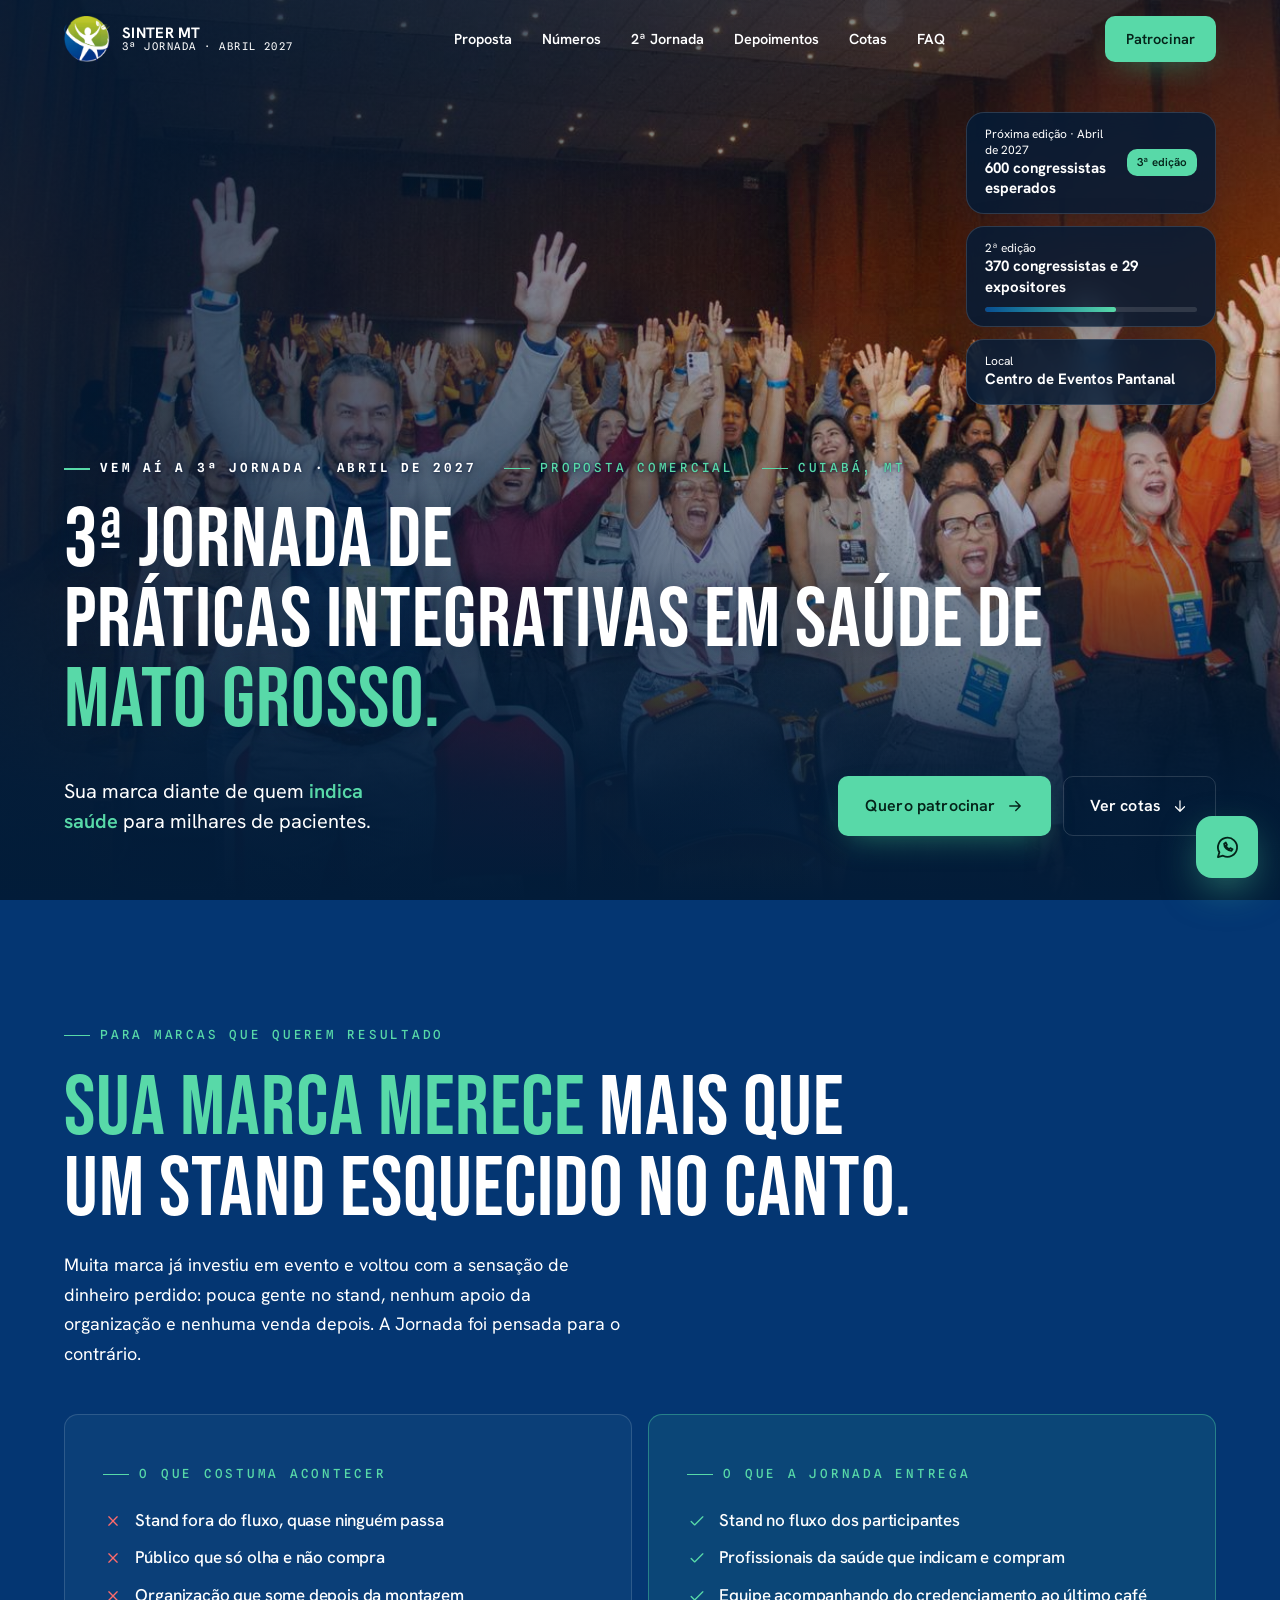
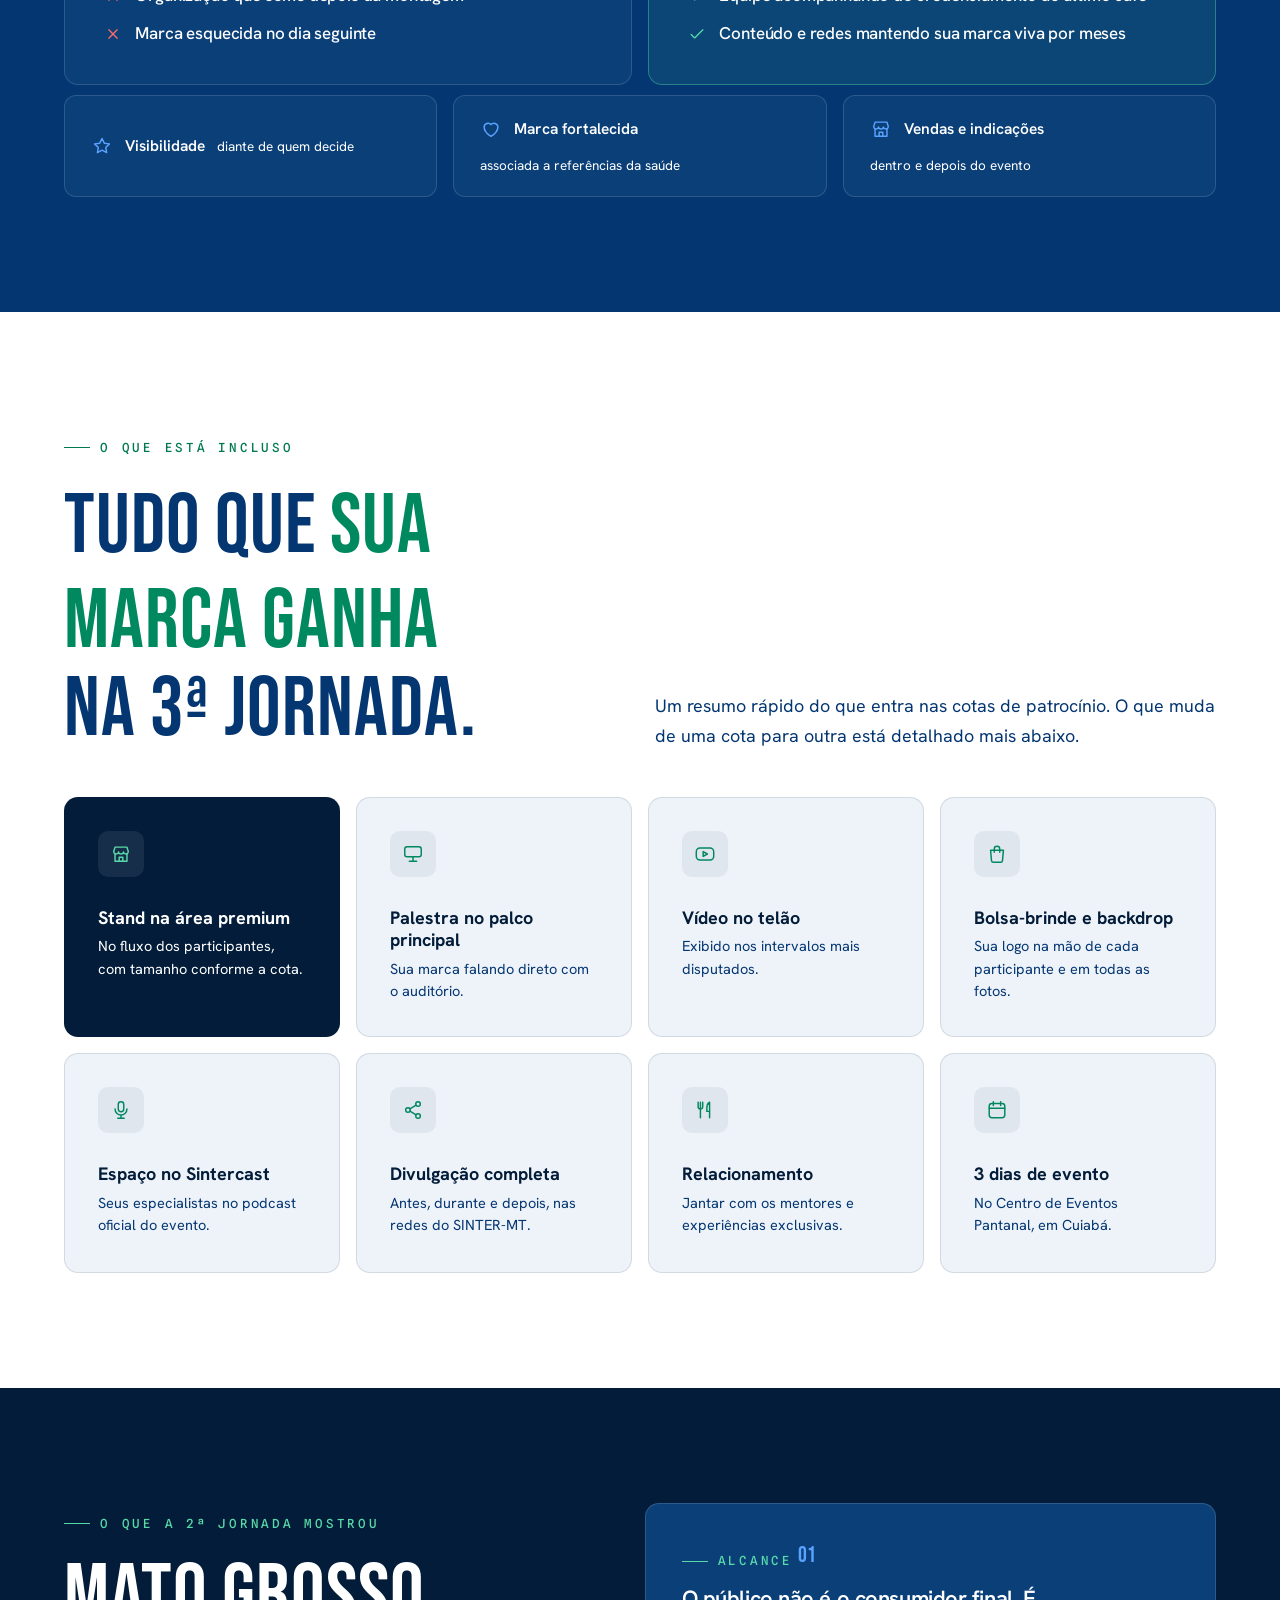
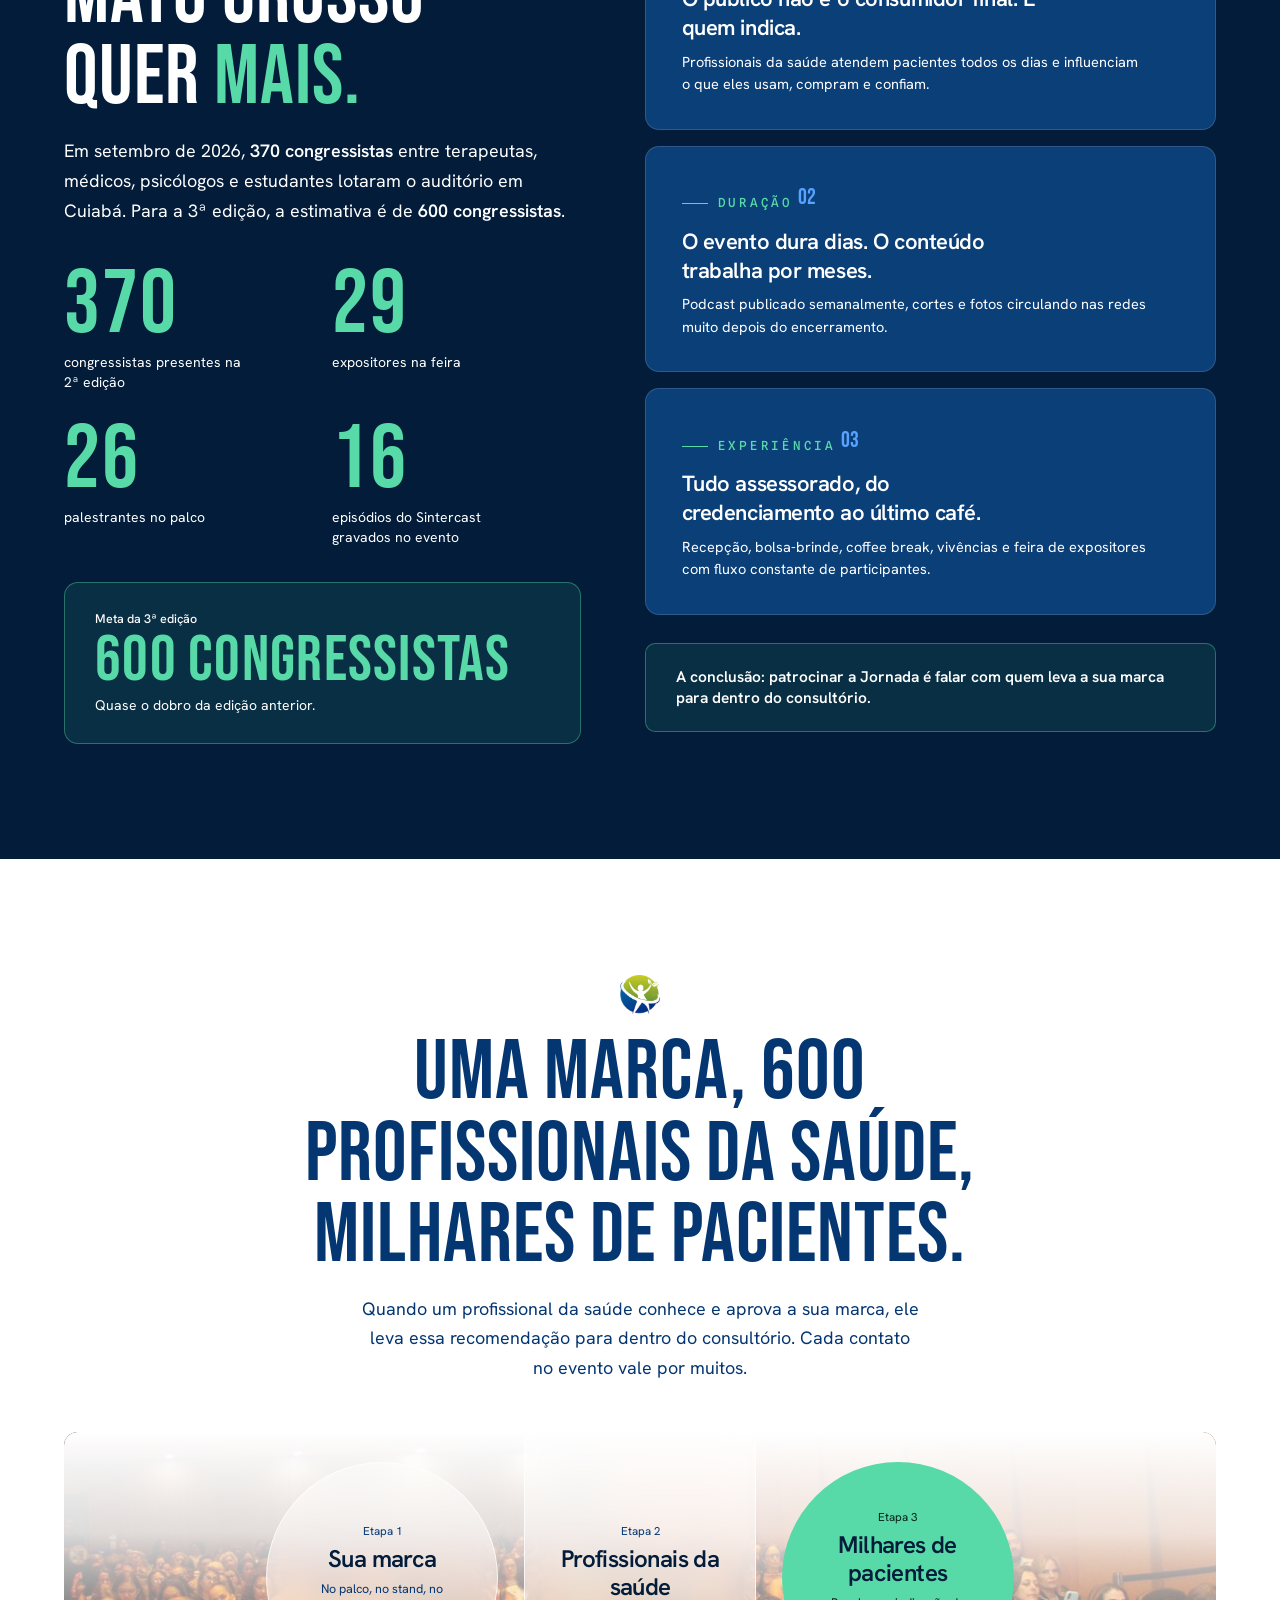
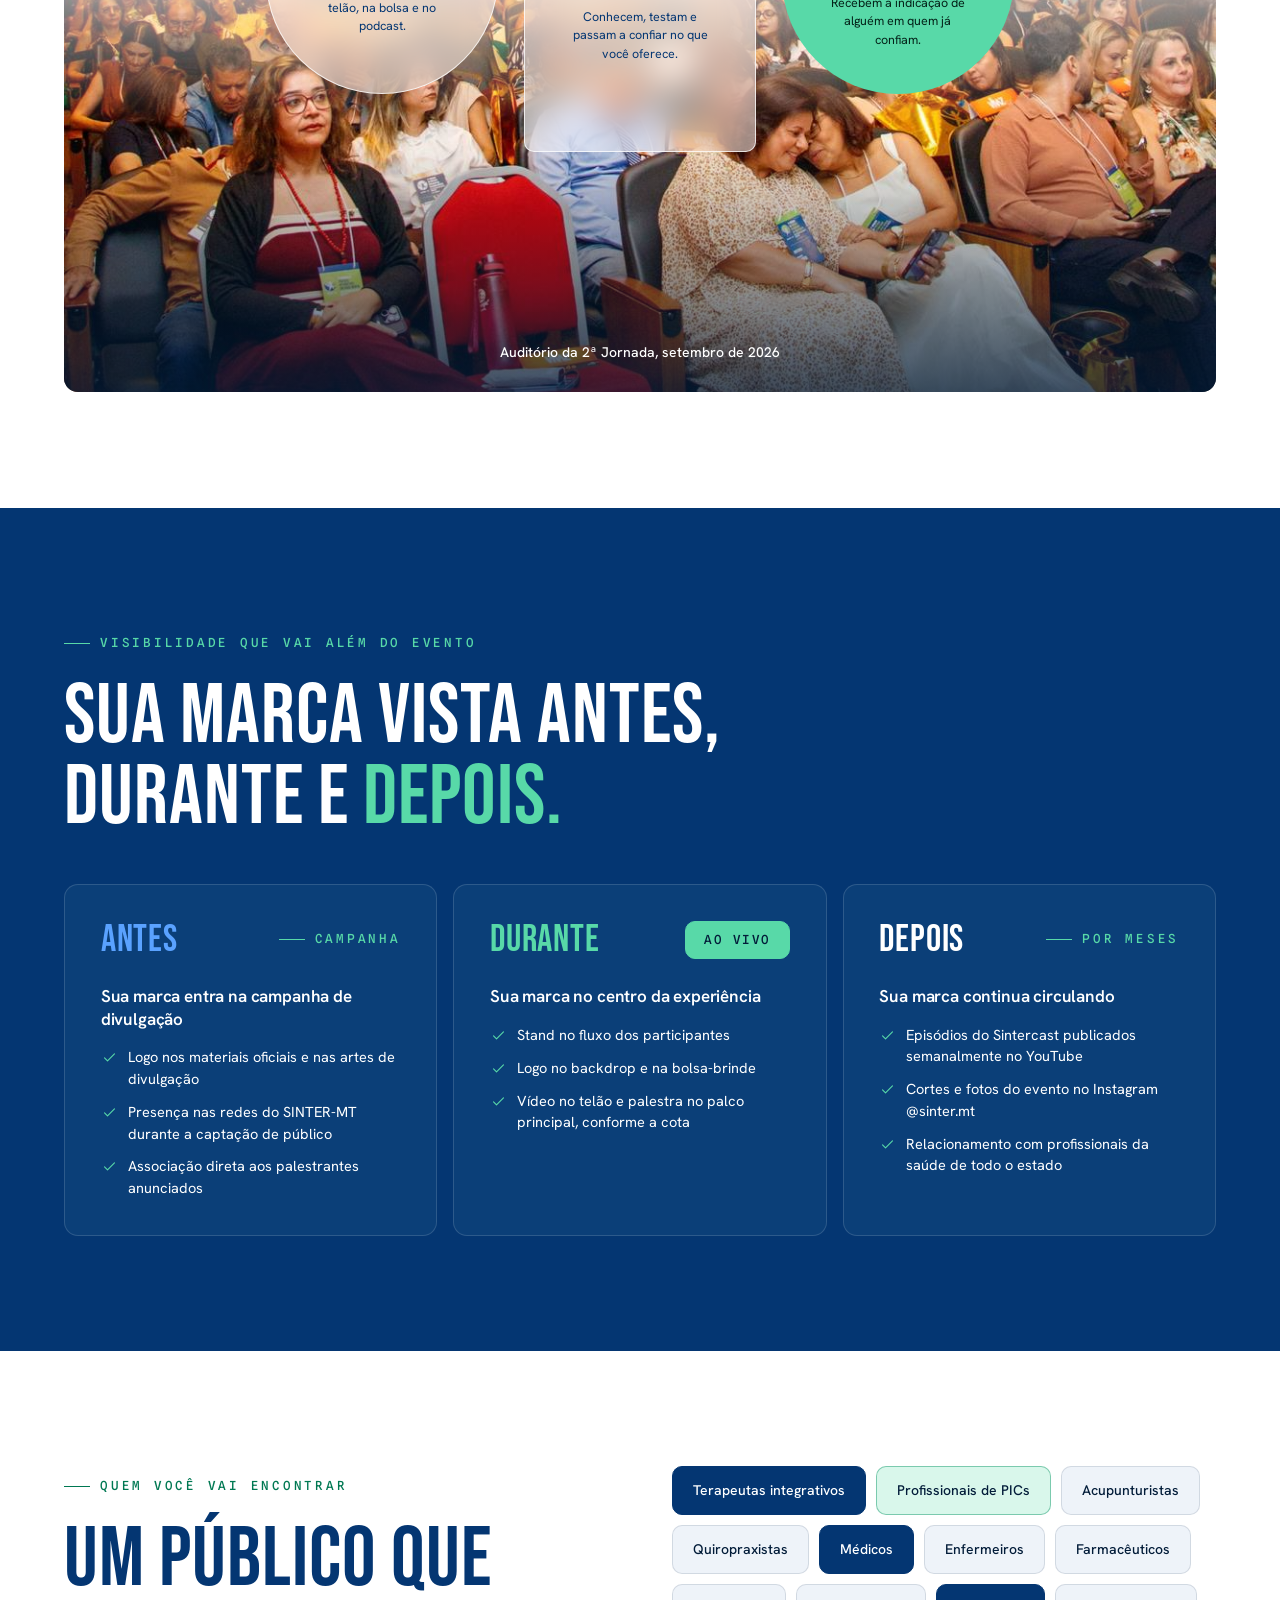
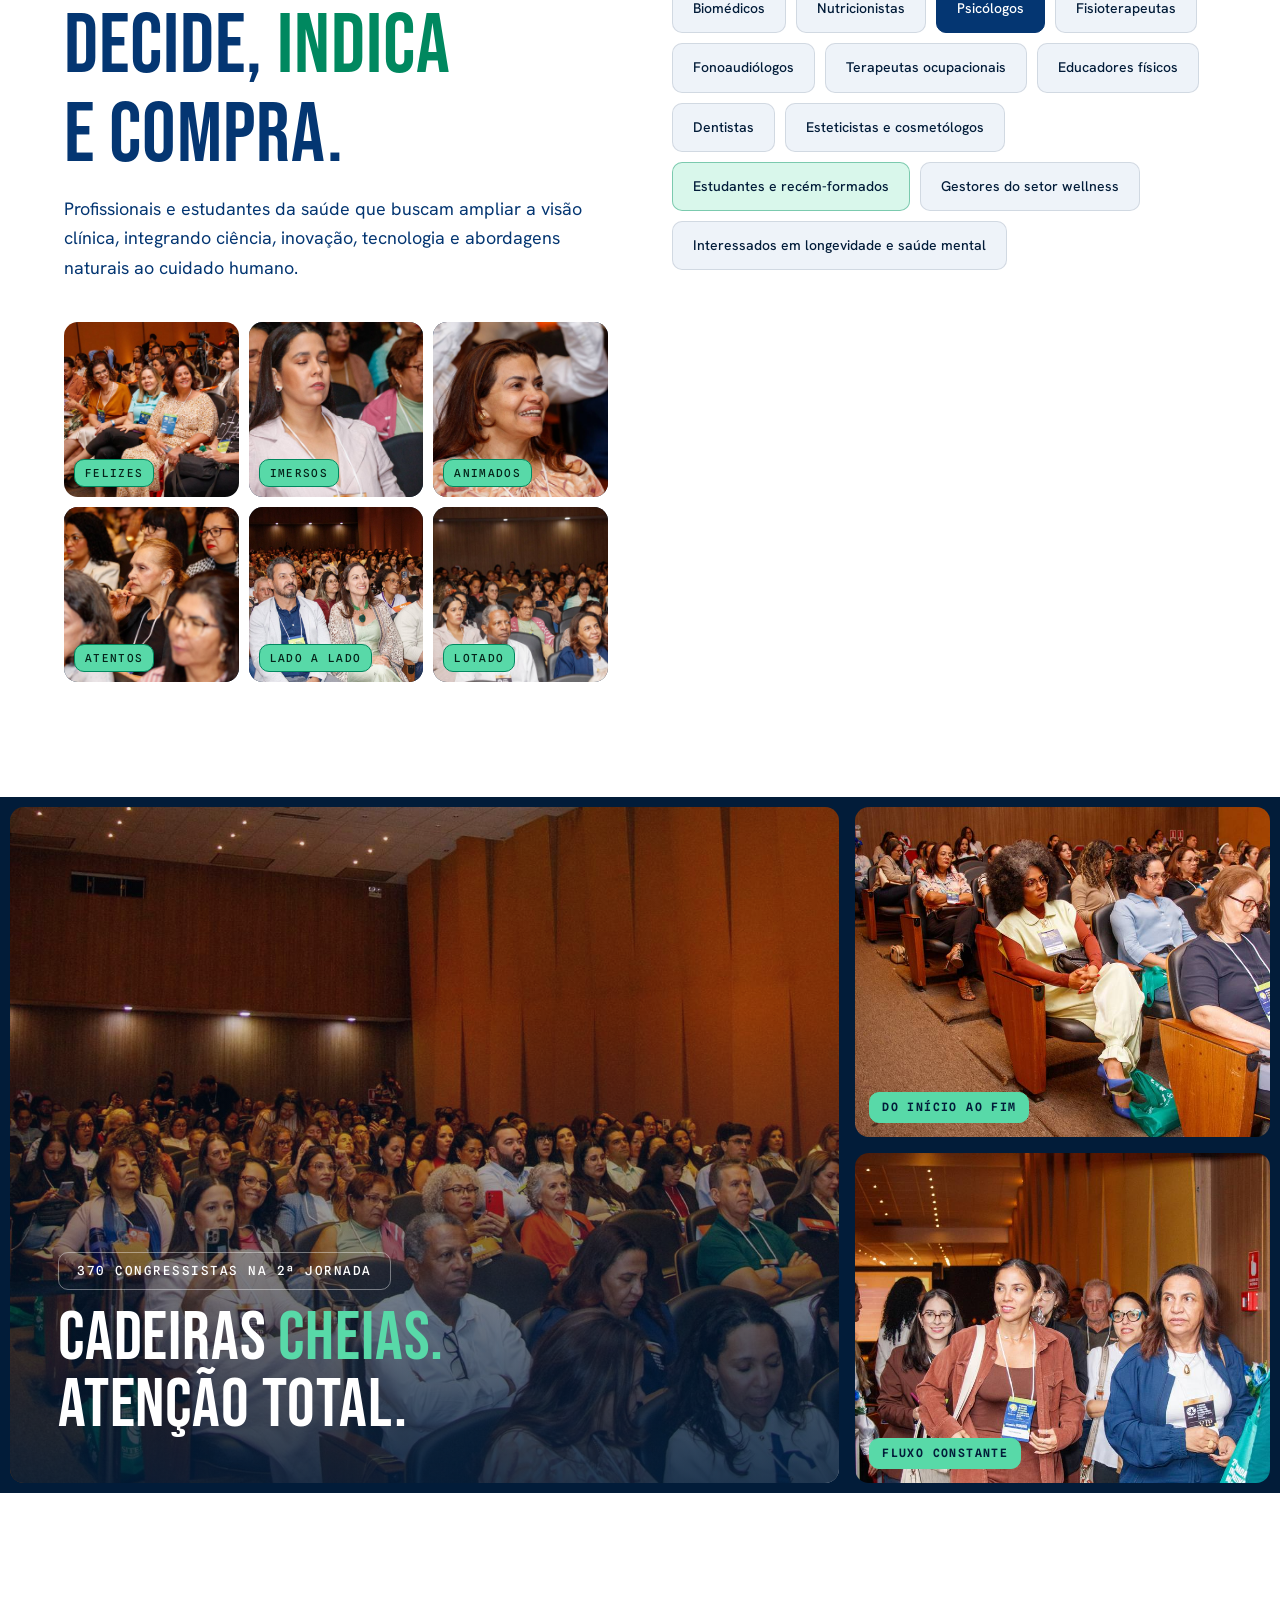
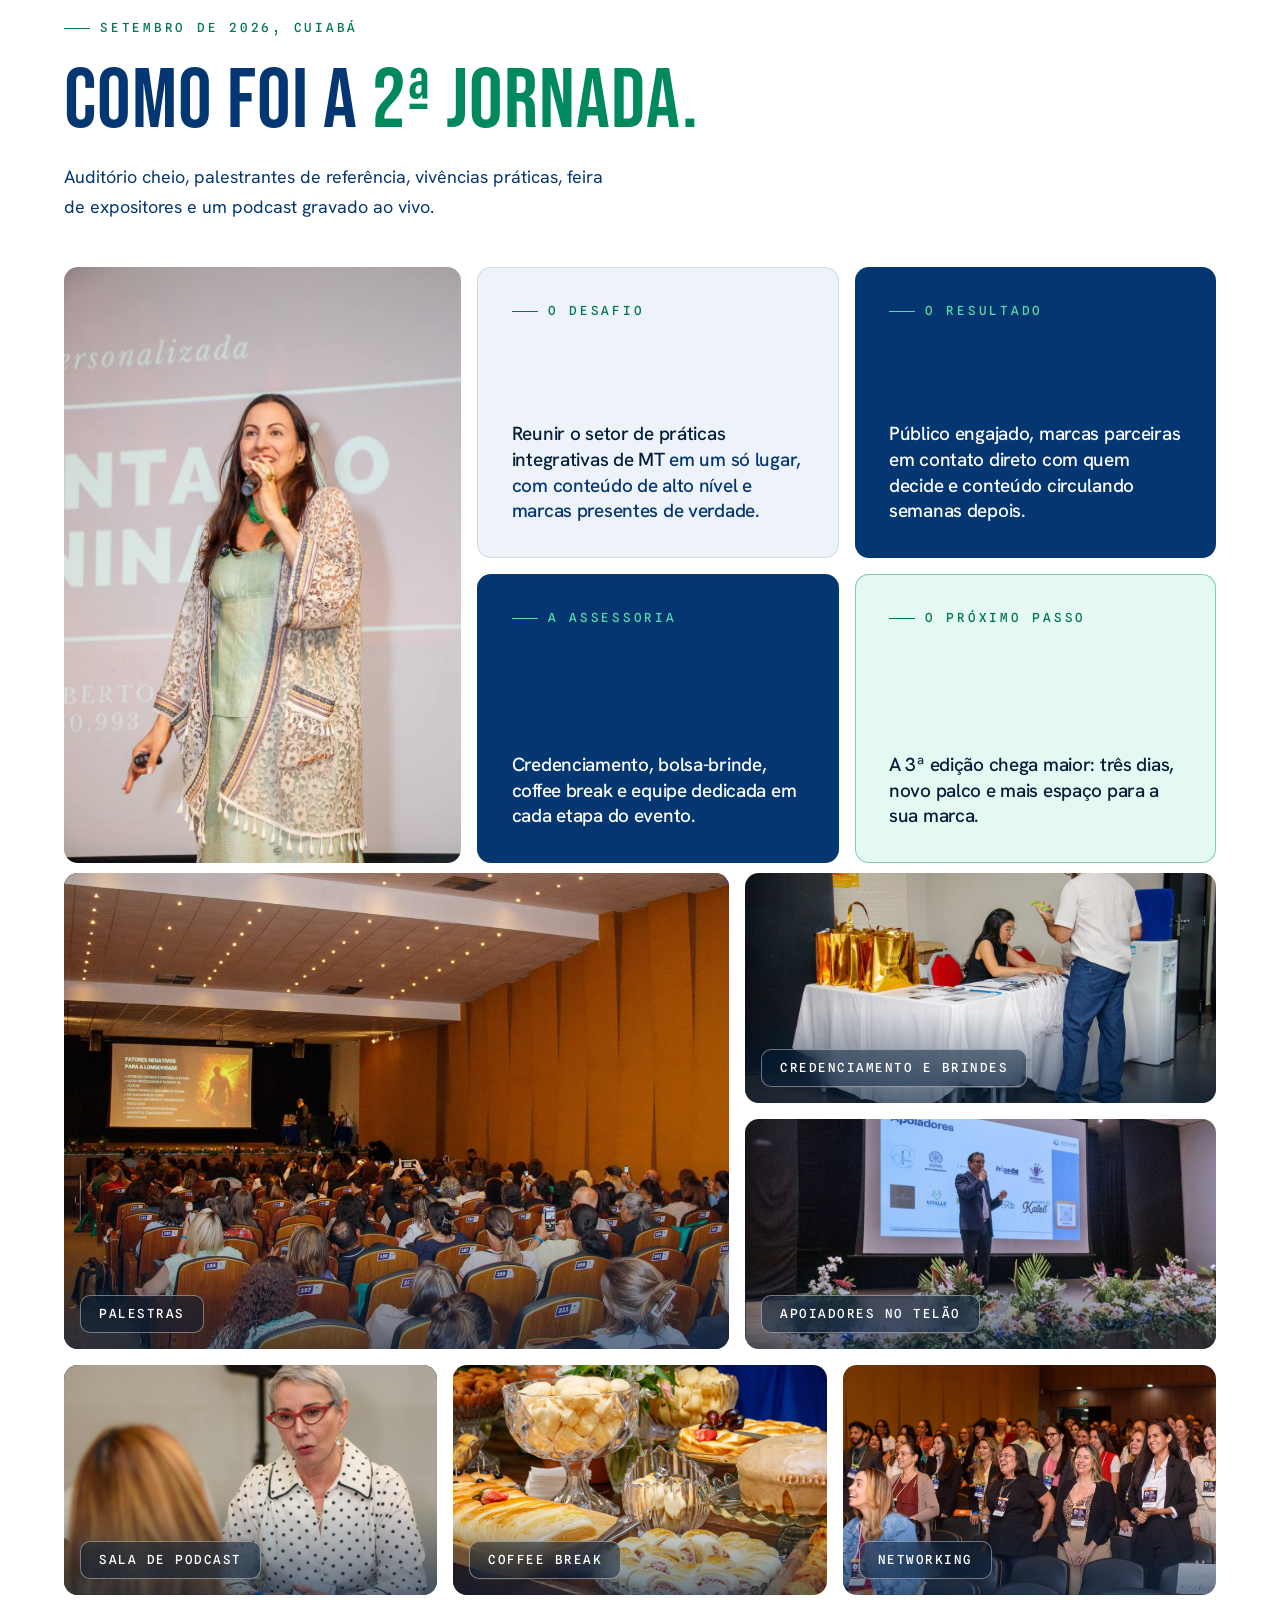
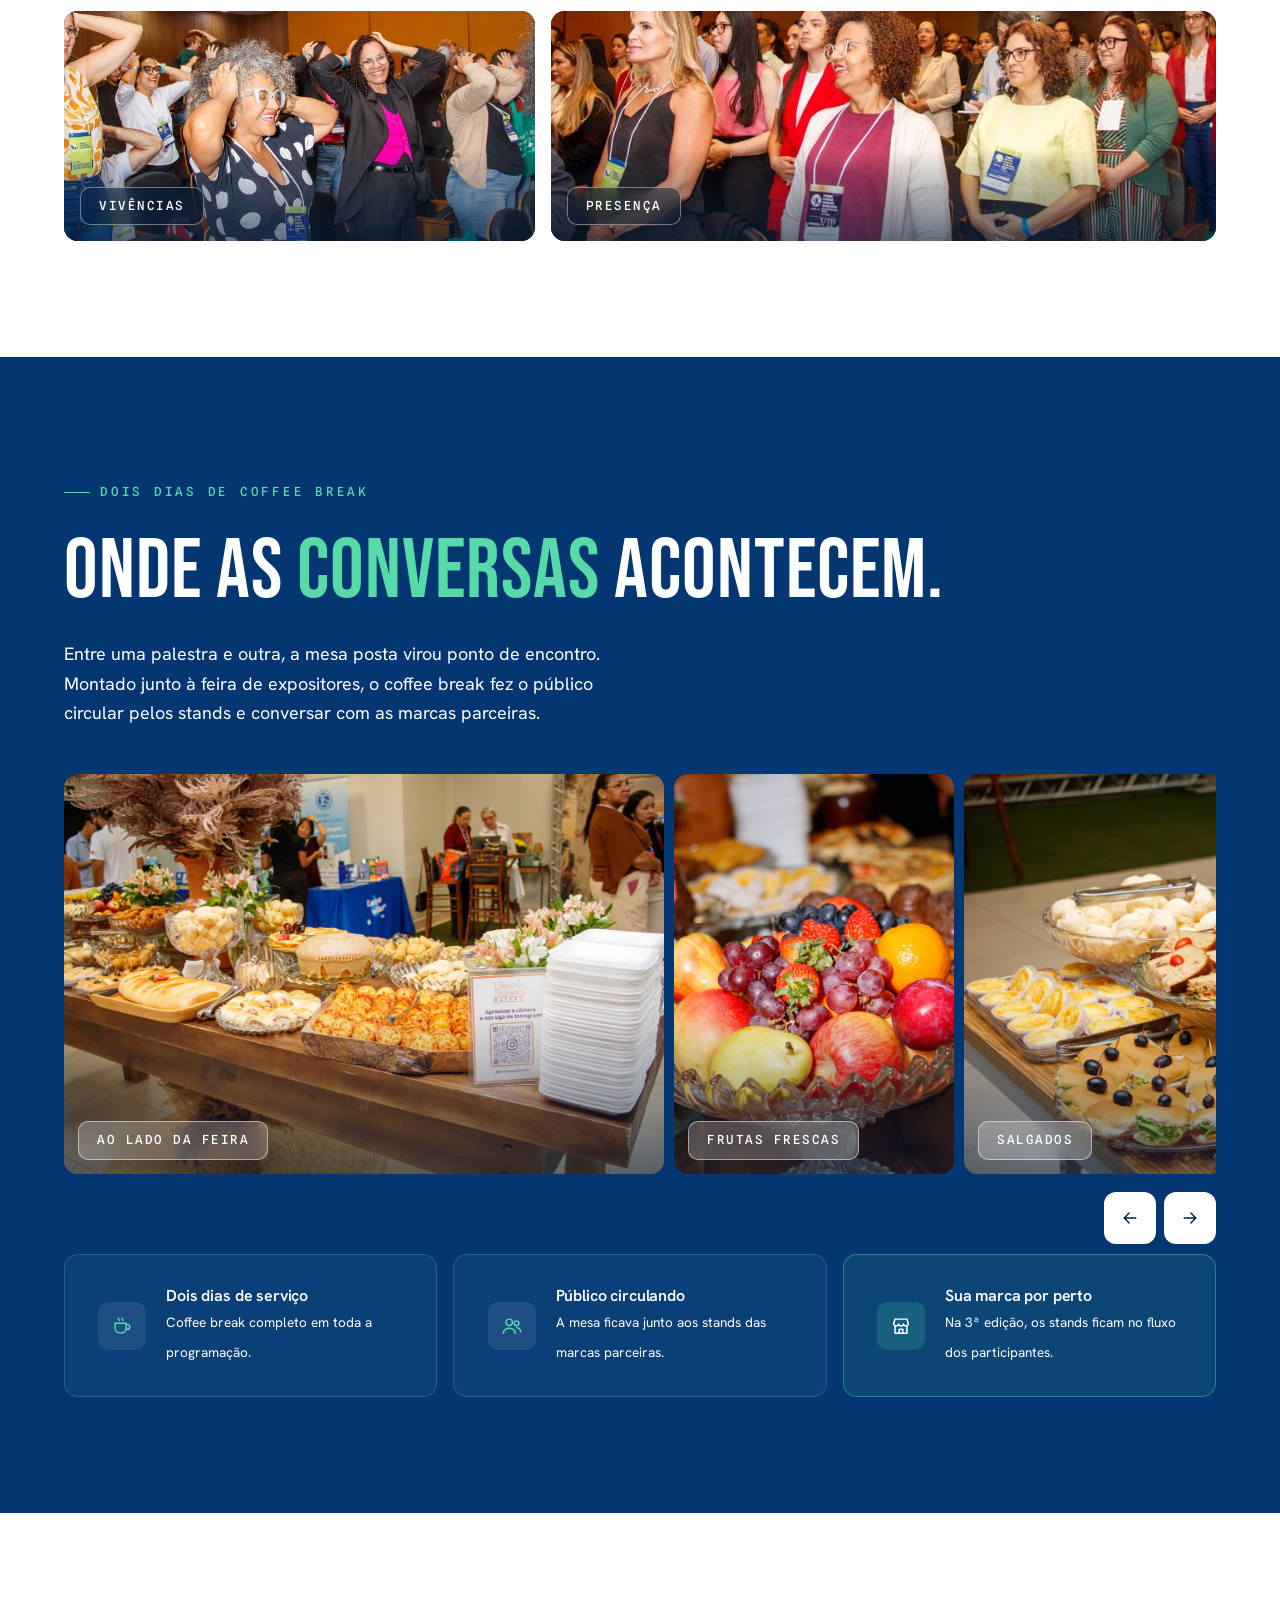
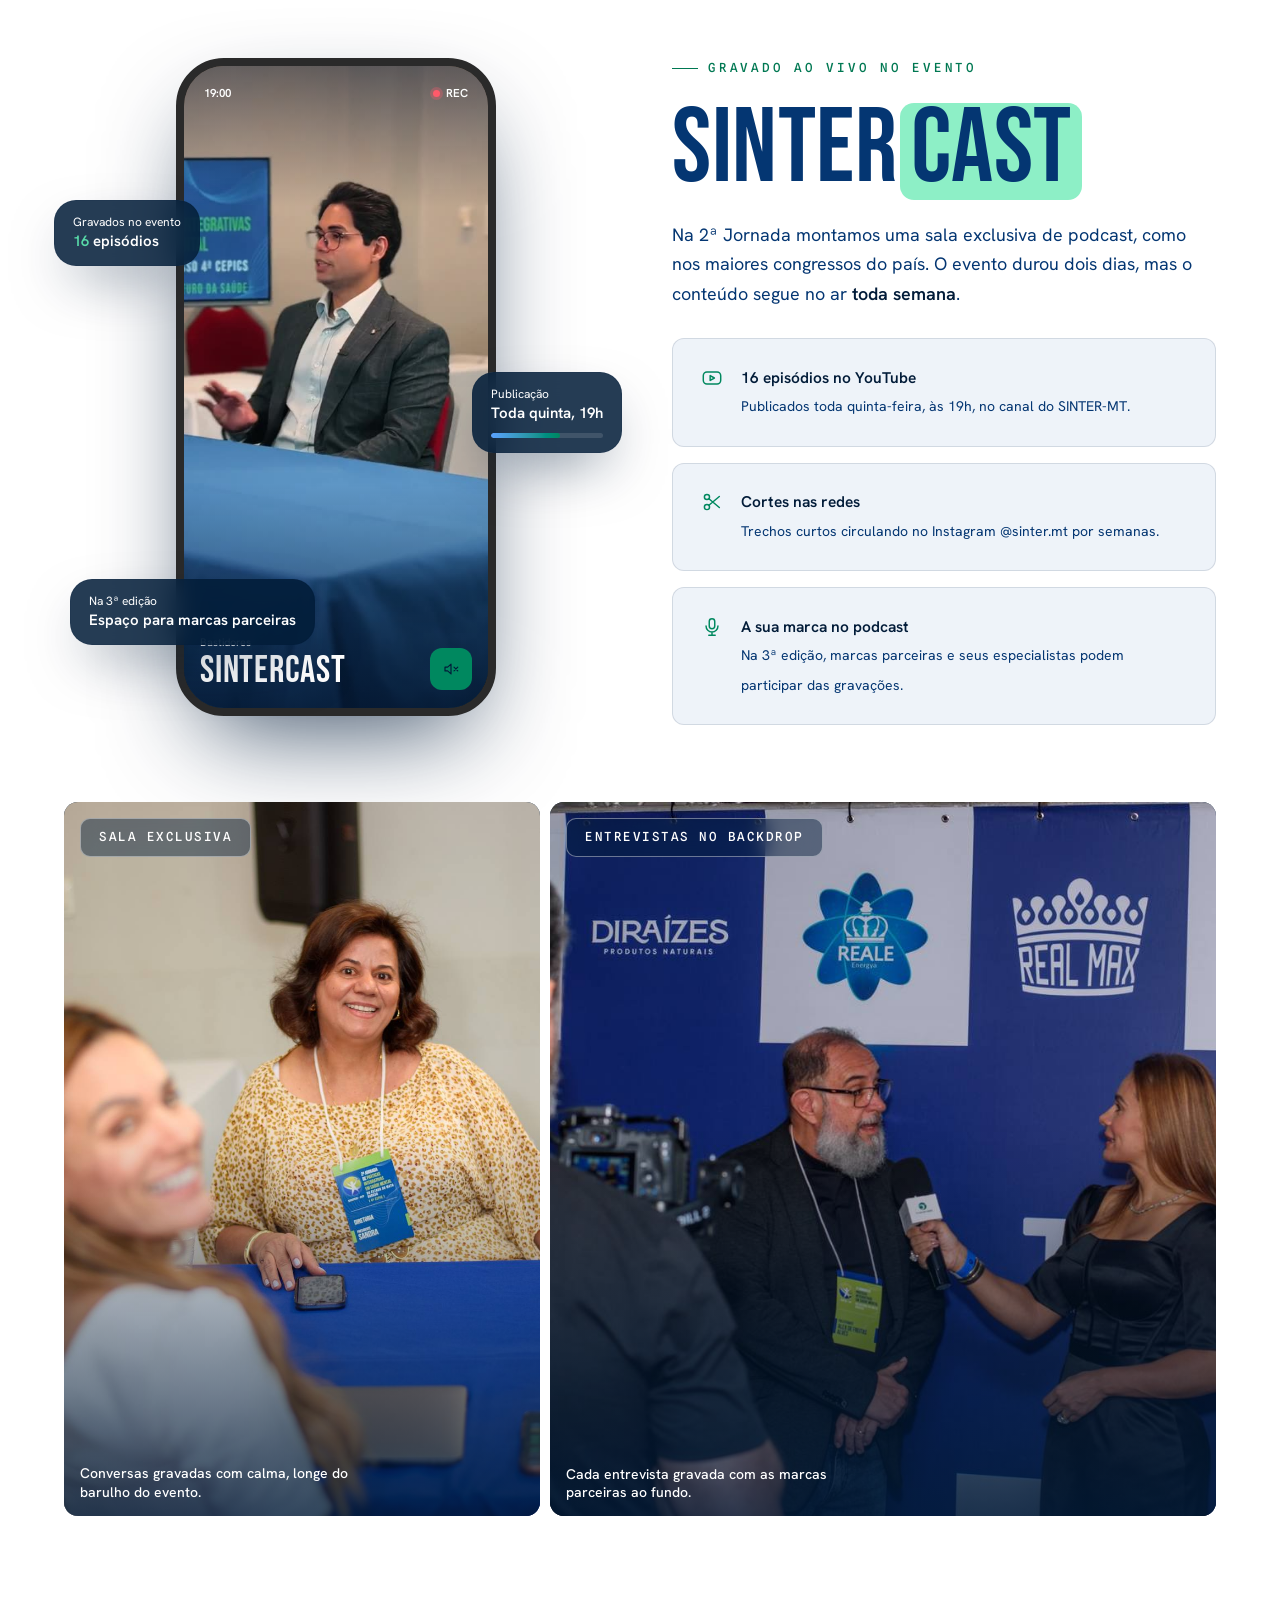
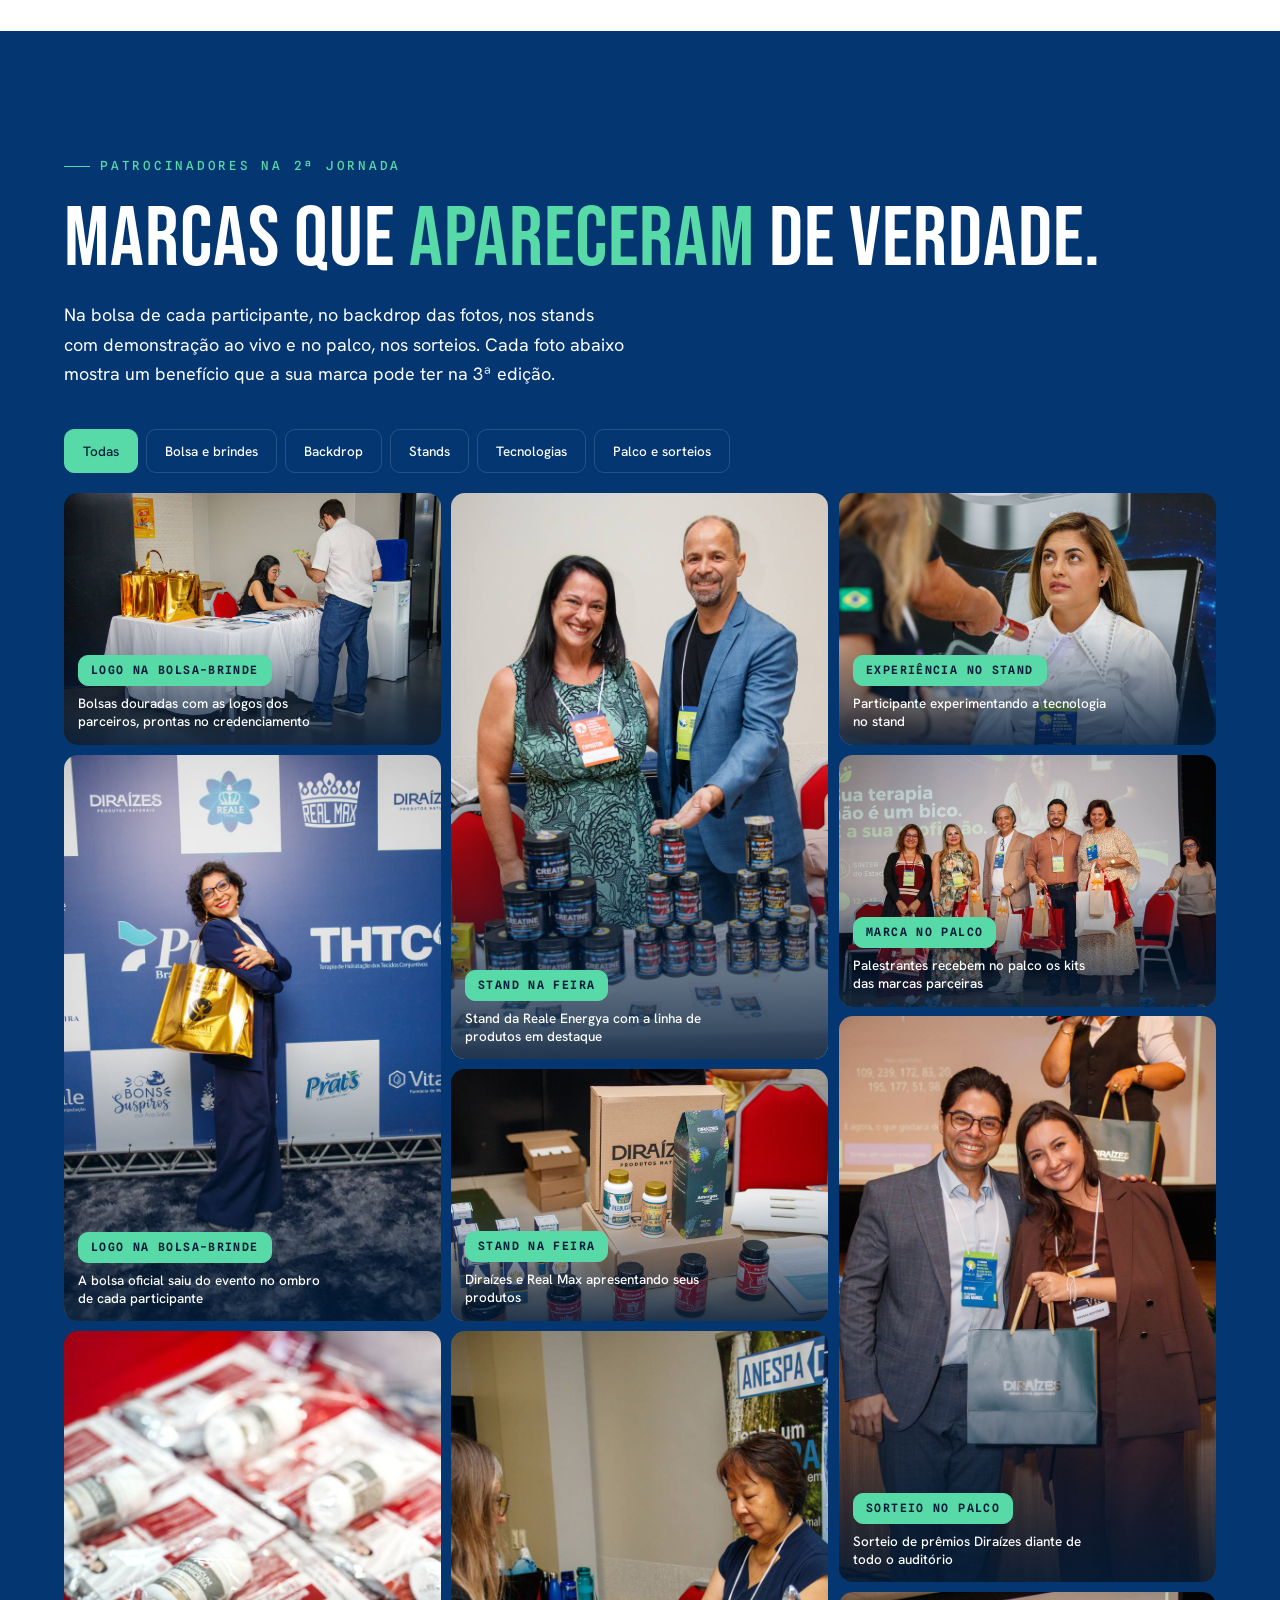
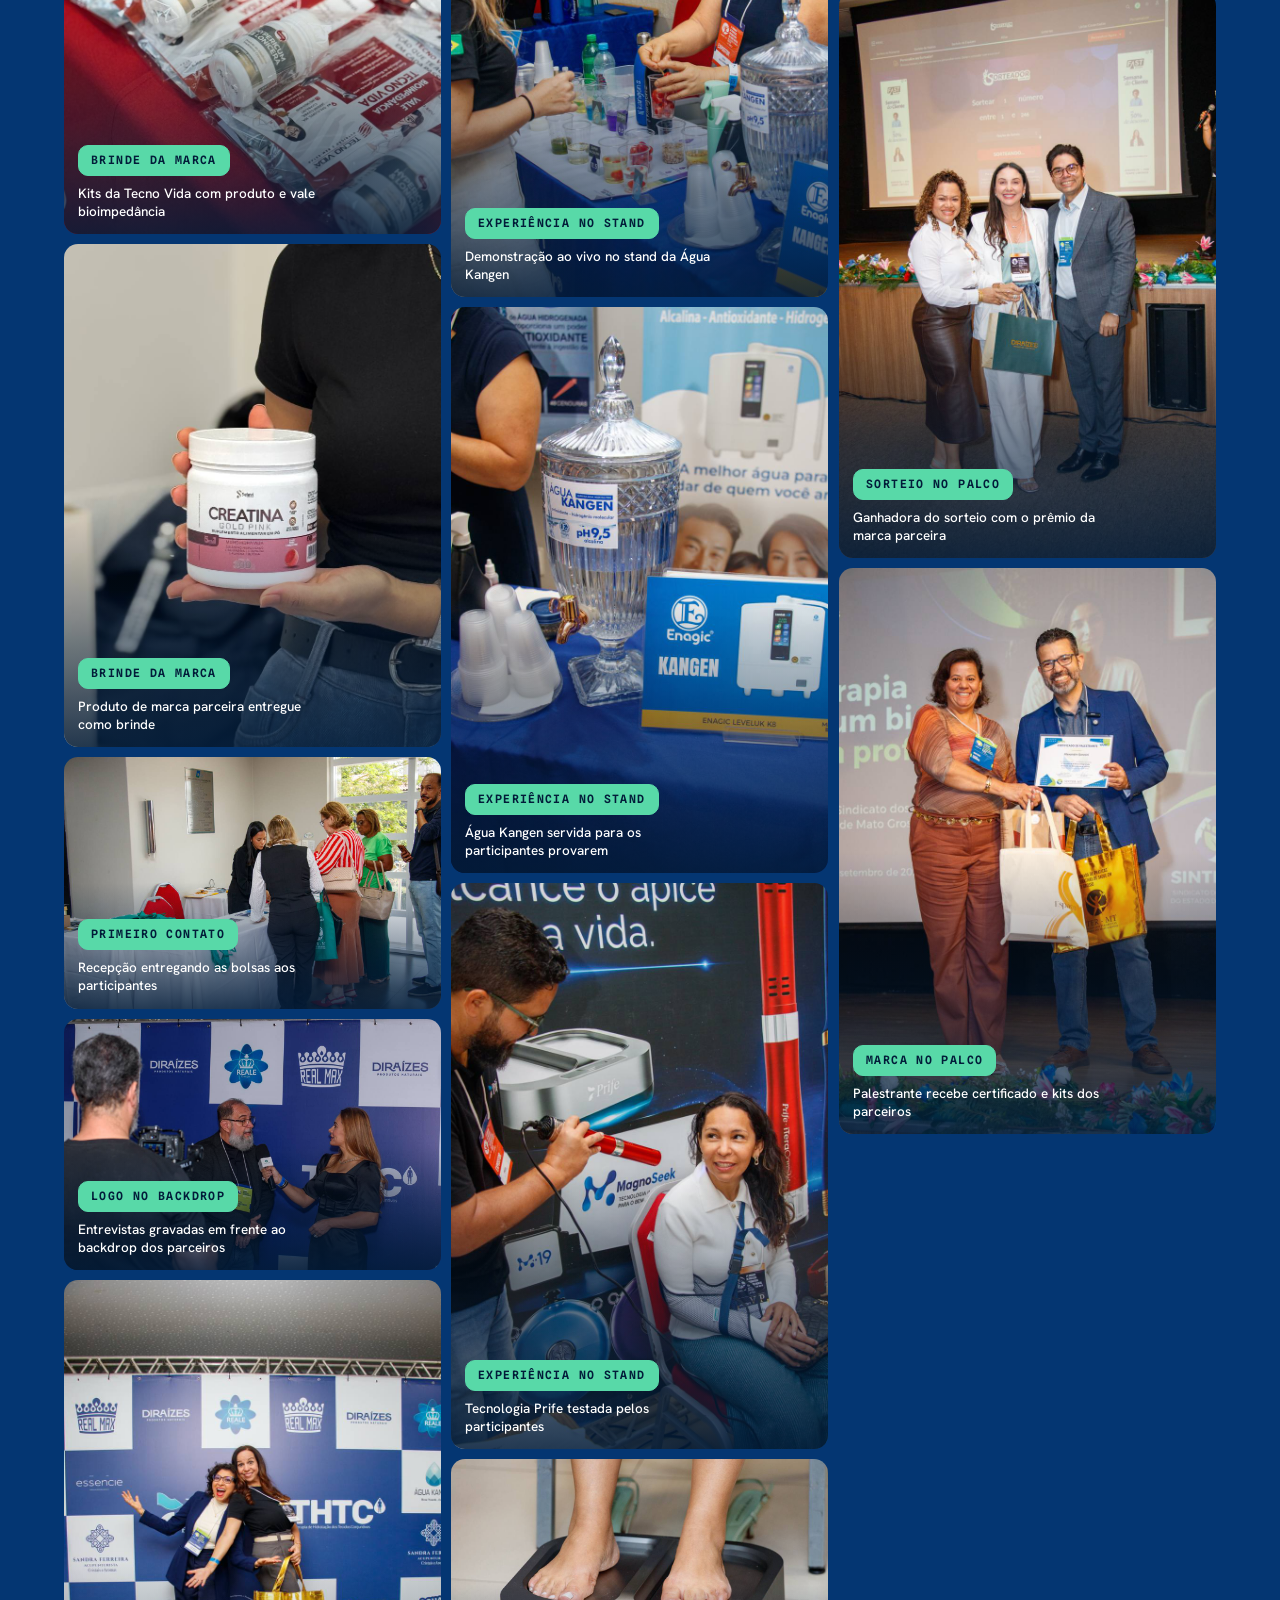
==== commit 0582227b: "Proposta: titulos de secao branca em azul e verde; destaque em 'sua marca ganha' Co-Authored-By: Cla" ====
--- a/propostasinter_evento2027/index.html
+++ b/propostasinter_evento2027/index.html
@@ -1029,6 +1029,9 @@
 .panel.final .final-copy{padding-top:44px;padding-bottom:36px}
 .panel.final .final-copy p{color:var(--neon);font-weight:600}
 .panel.final .final-copy p::before{content:"";display:block;width:56px;height:2px;border-radius:2px;background:var(--neon);margin:0 auto 20px}
+/* TITULOS-AZUL-VERDE: titulos em secao branca usam so azul e verde */
+.panel.alt .h2,.panel.alt h2{color:#043672}
+.panel.alt .h2 .m,.panel.alt h2 .m{color:#043672}
 @media(max-width:900px){body{padding:0}.panel{border-radius:0;margin:0}}
 @media(max-width:640px){.panel{padding:64px 20px}.hero{padding:112px 20px 56px}.nav{padding:12px 20px}.nav-cta{display:none!important}.nav-links{display:none}}
 </style>
@@ -1162,7 +1165,7 @@
     <div class="ed-head">
       <div>
         <span class="tag">O que está incluso</span>
-        <h2 class="h2" style="margin-top:22px">Tudo que sua marca <span class="hl">ganha</span> <span class="m">na 3ª Jornada.</span></h2>
+        <h2 class="h2" style="margin-top:22px">Tudo que <span class="hl">sua marca ganha</span> na 3ª Jornada.</h2>
       </div>
       <p class="p">Um resumo rápido do que entra nas cotas de patrocínio. O que muda de uma cota para outra está detalhado mais abaixo.</p>
     </div>
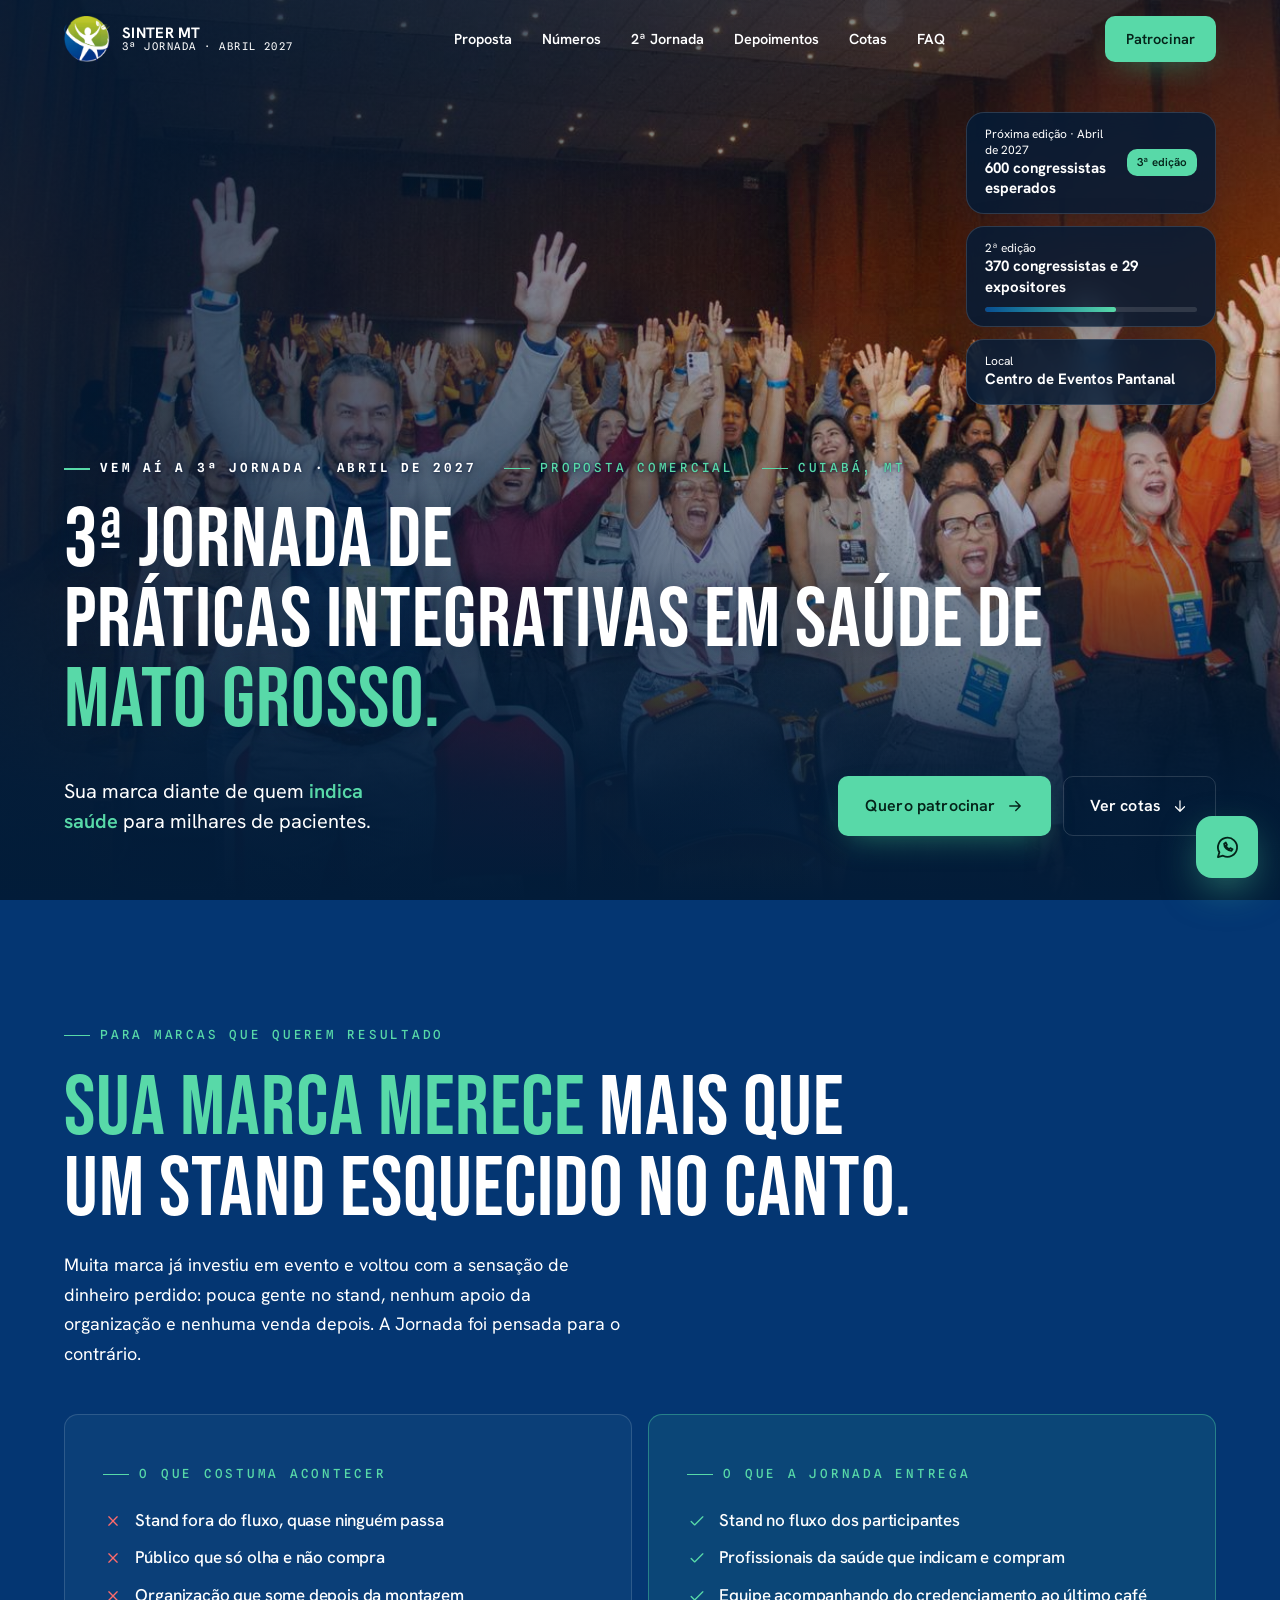
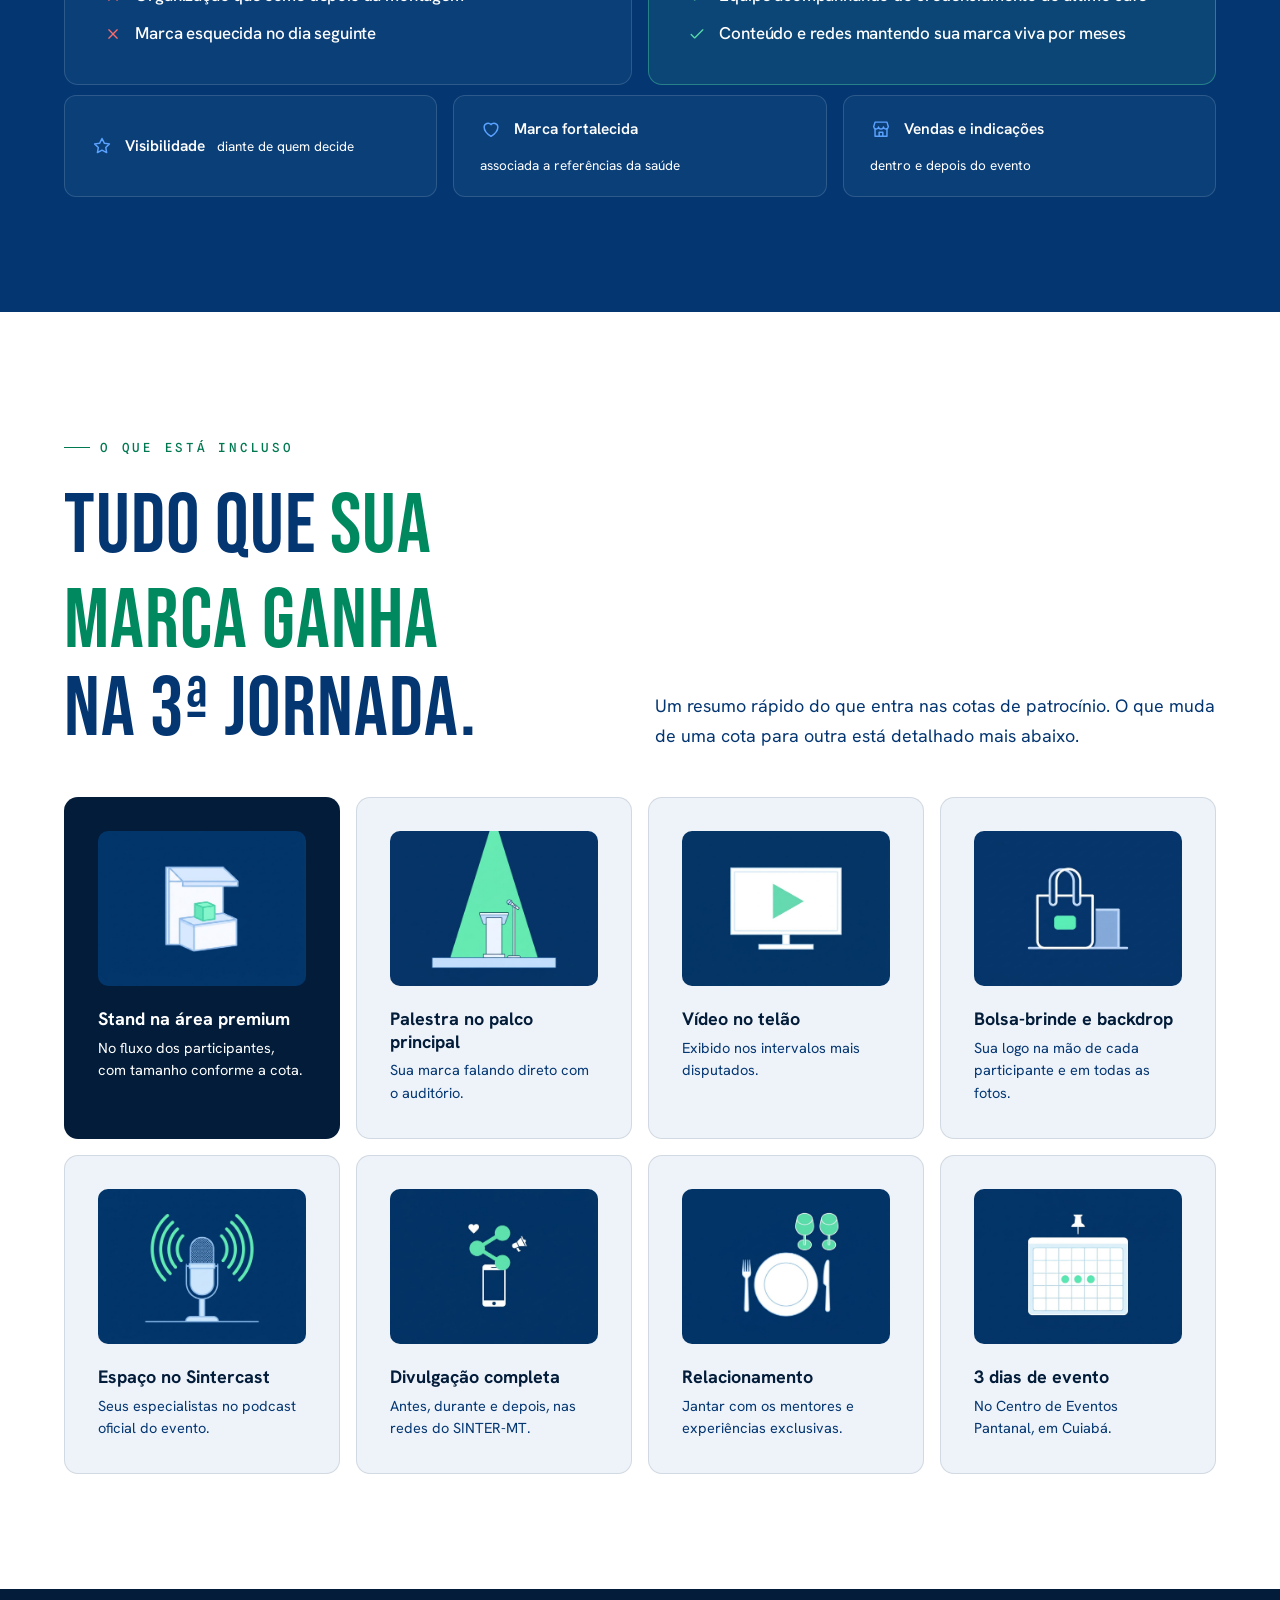
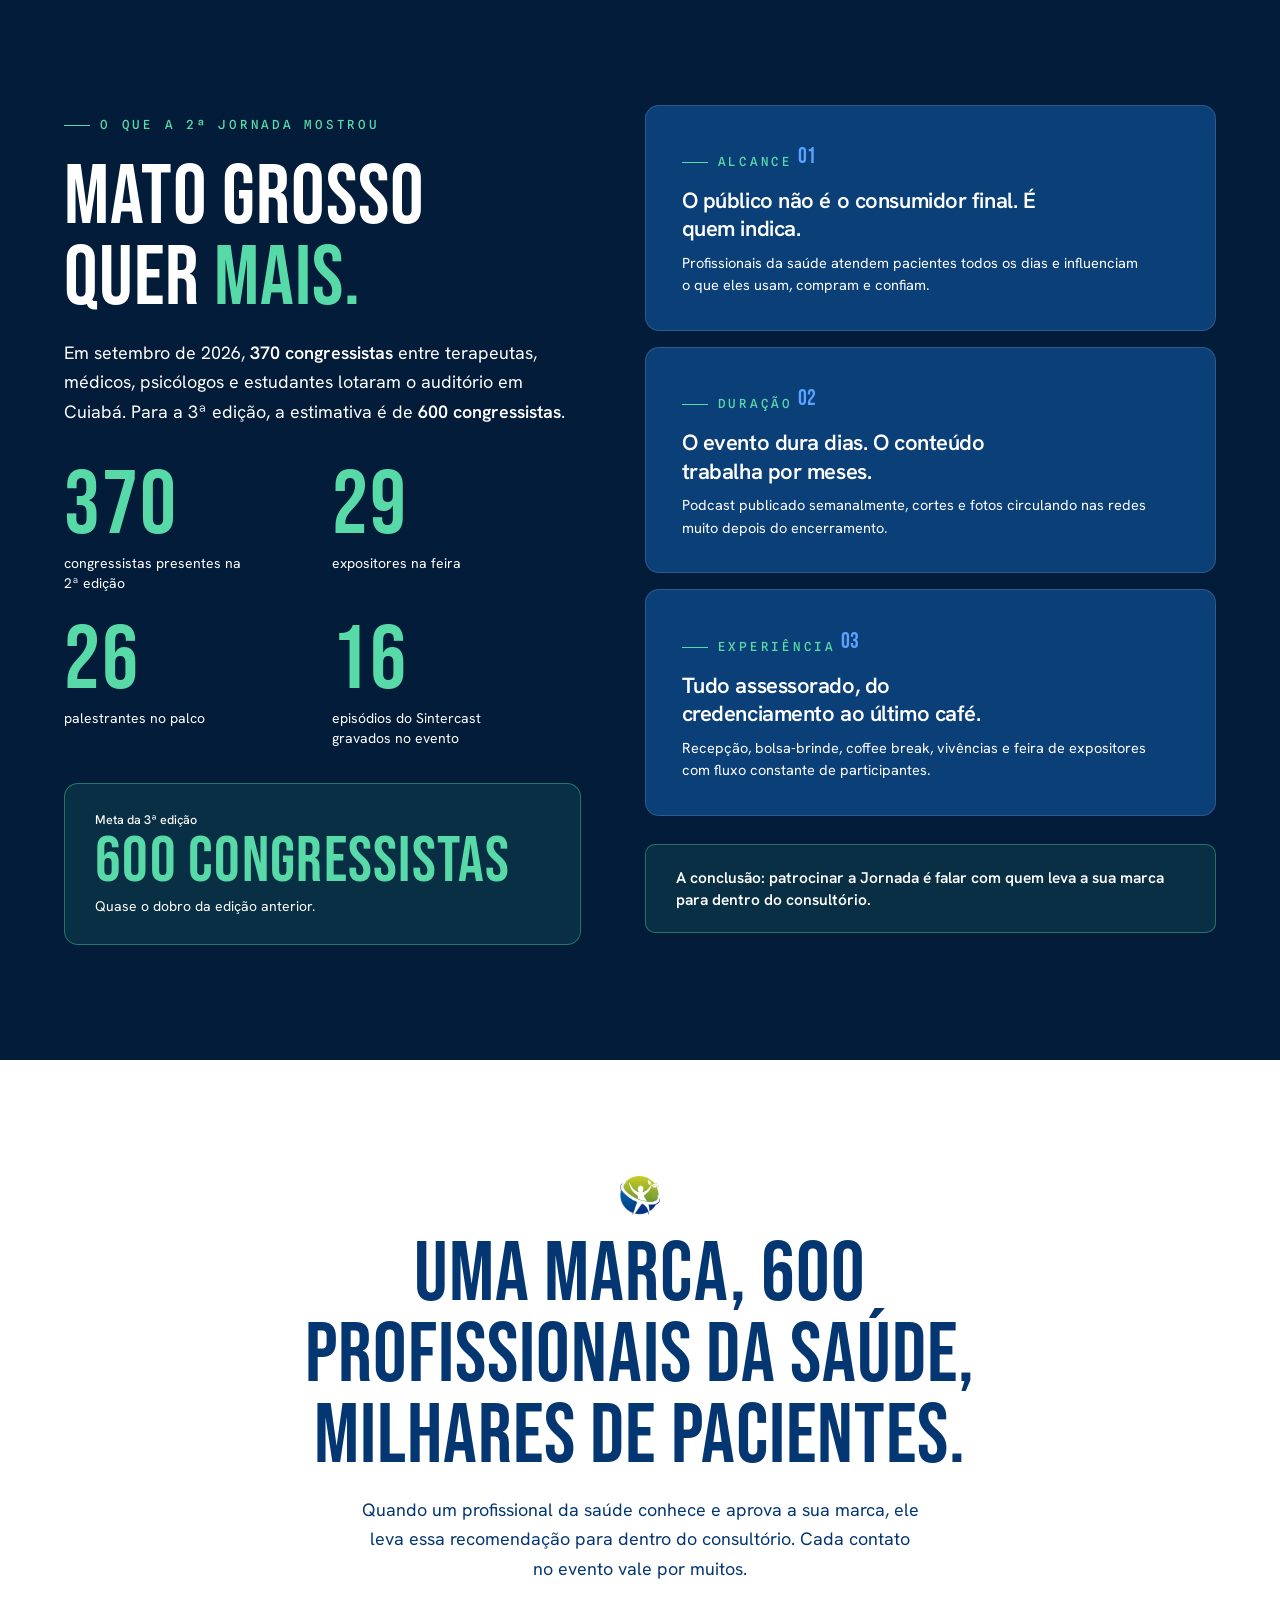
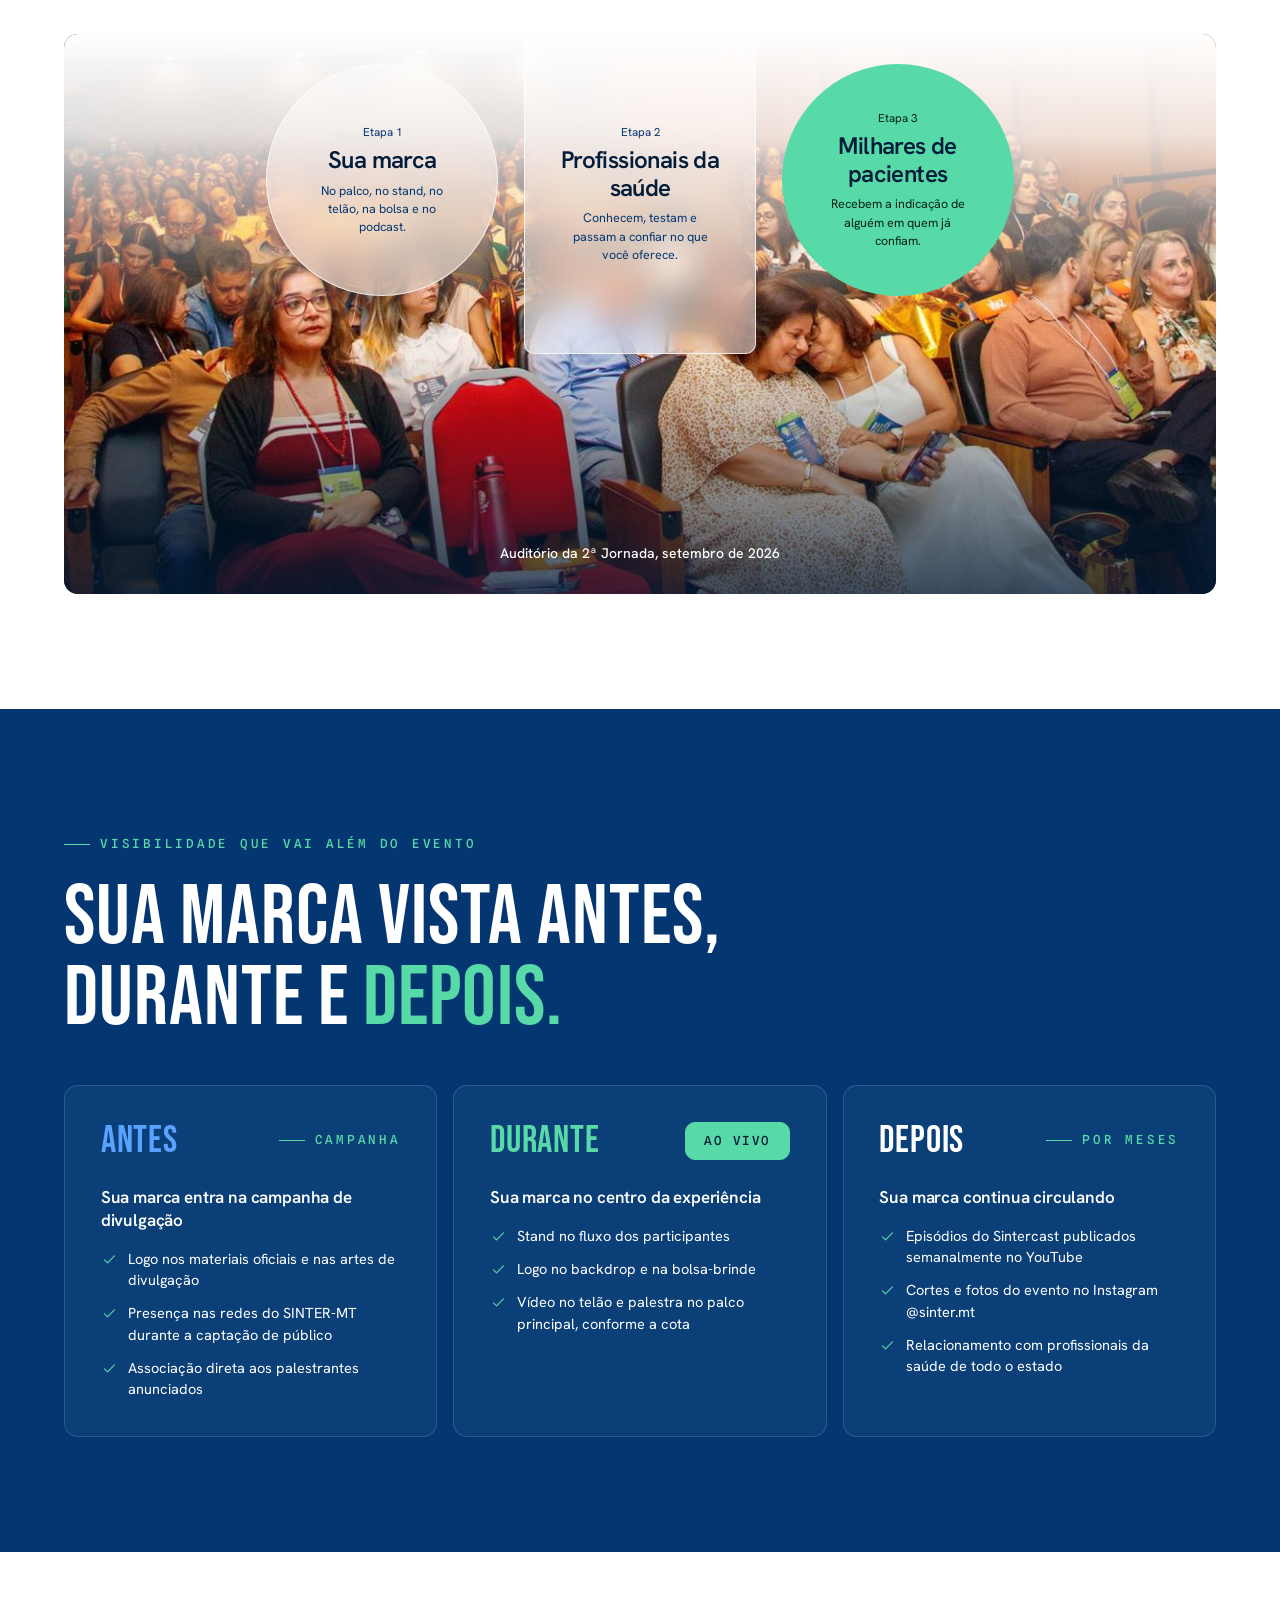
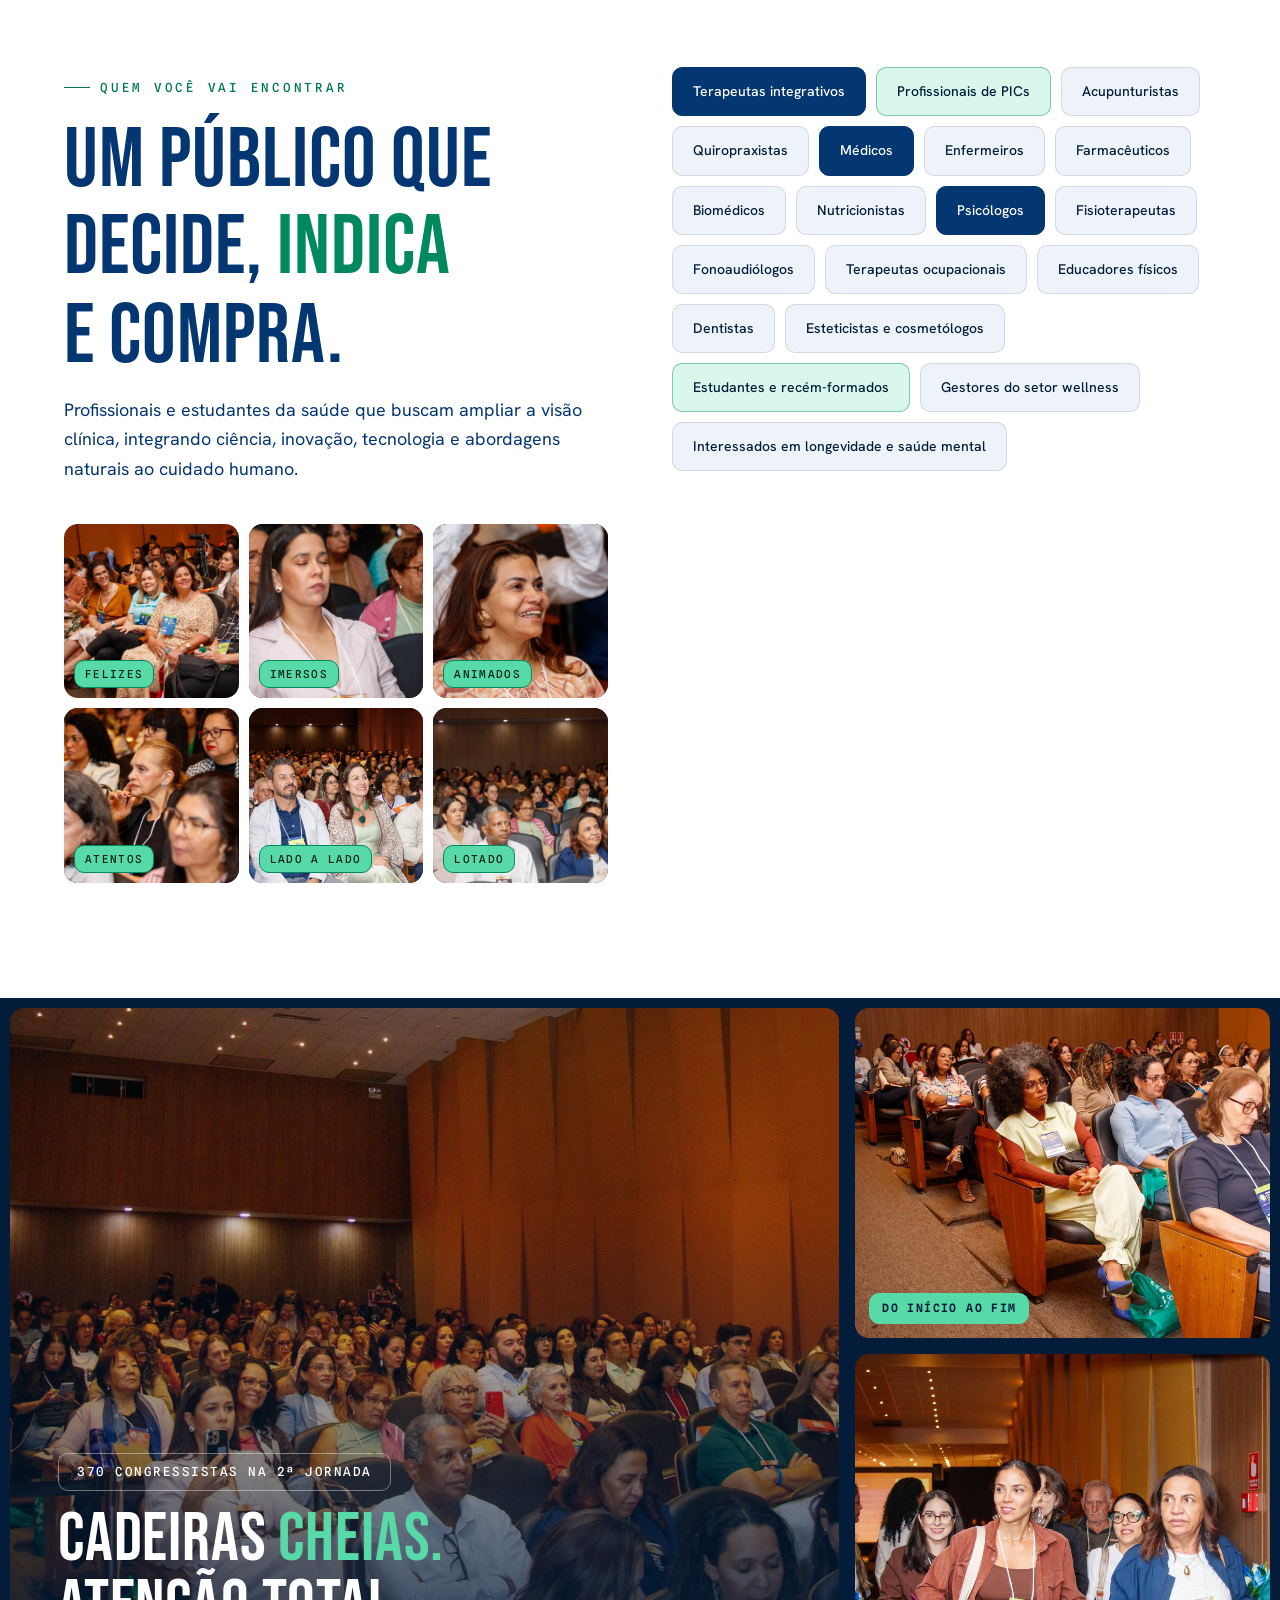
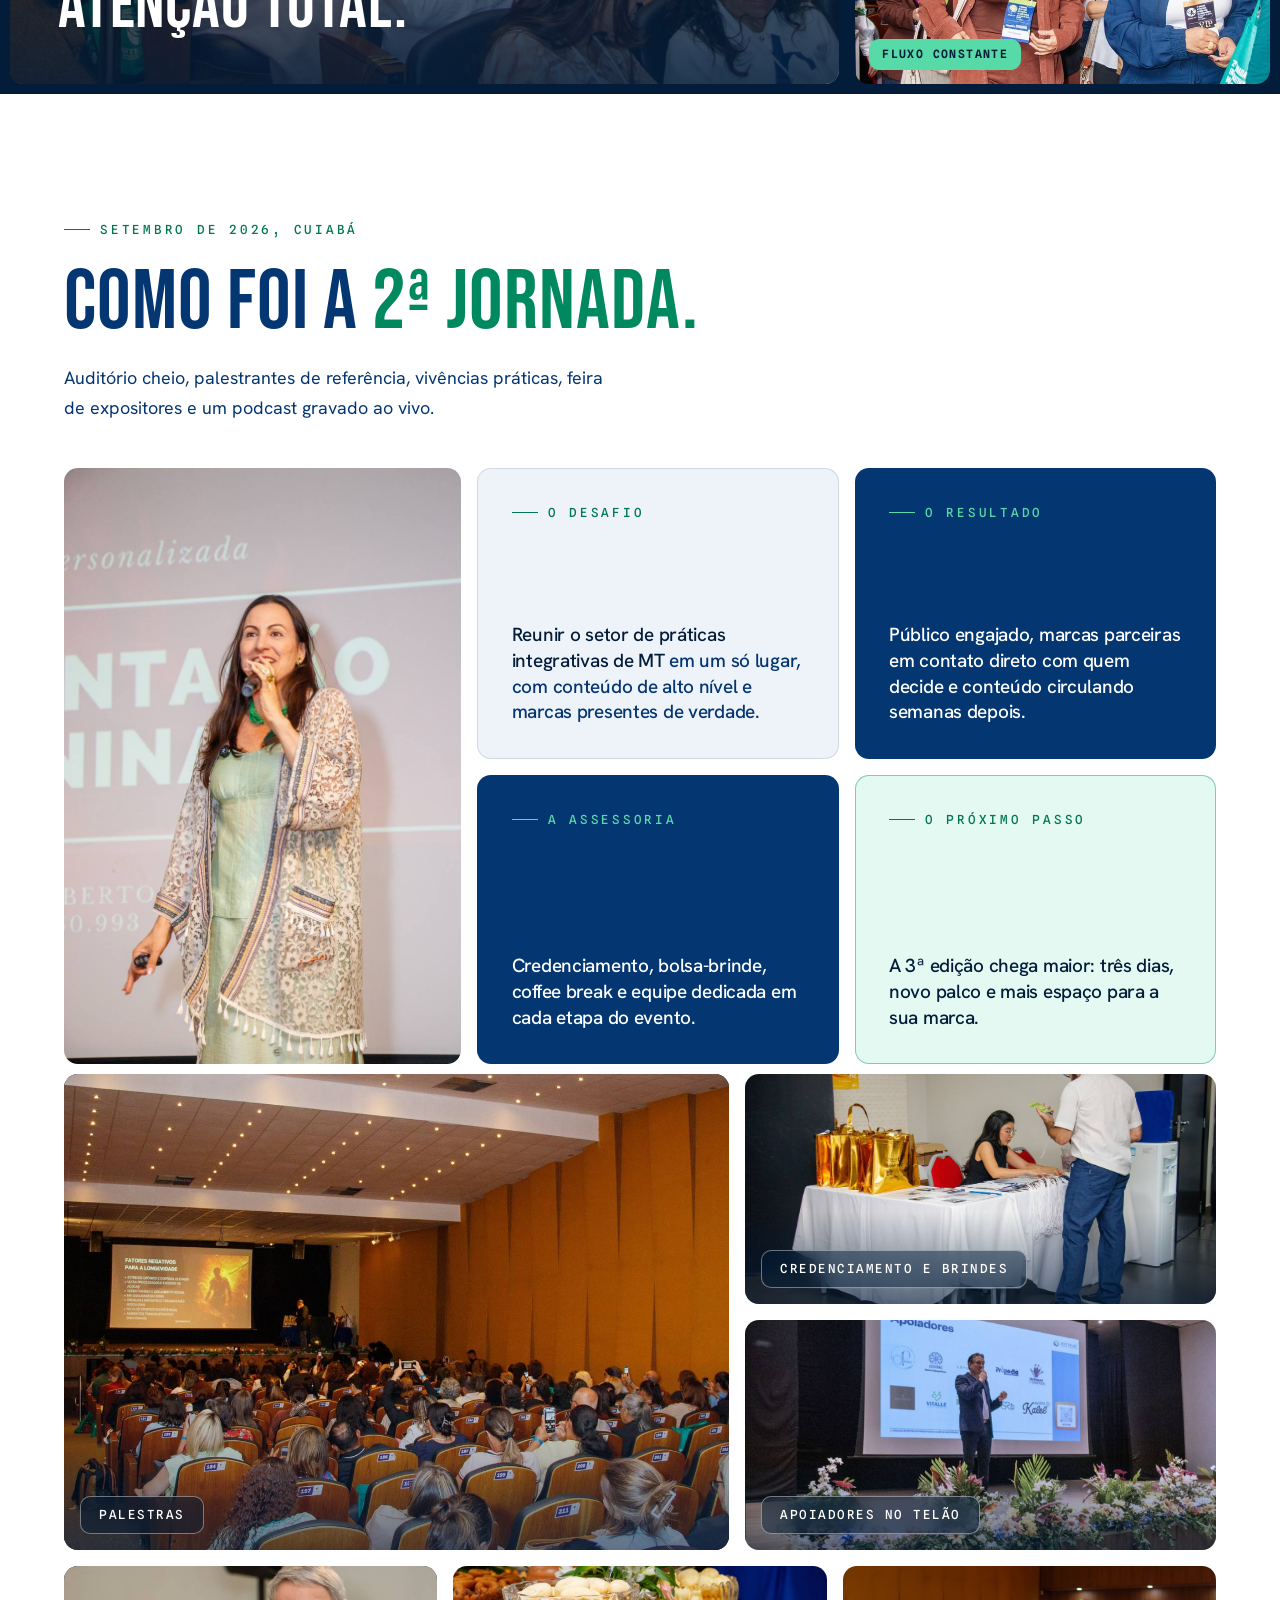
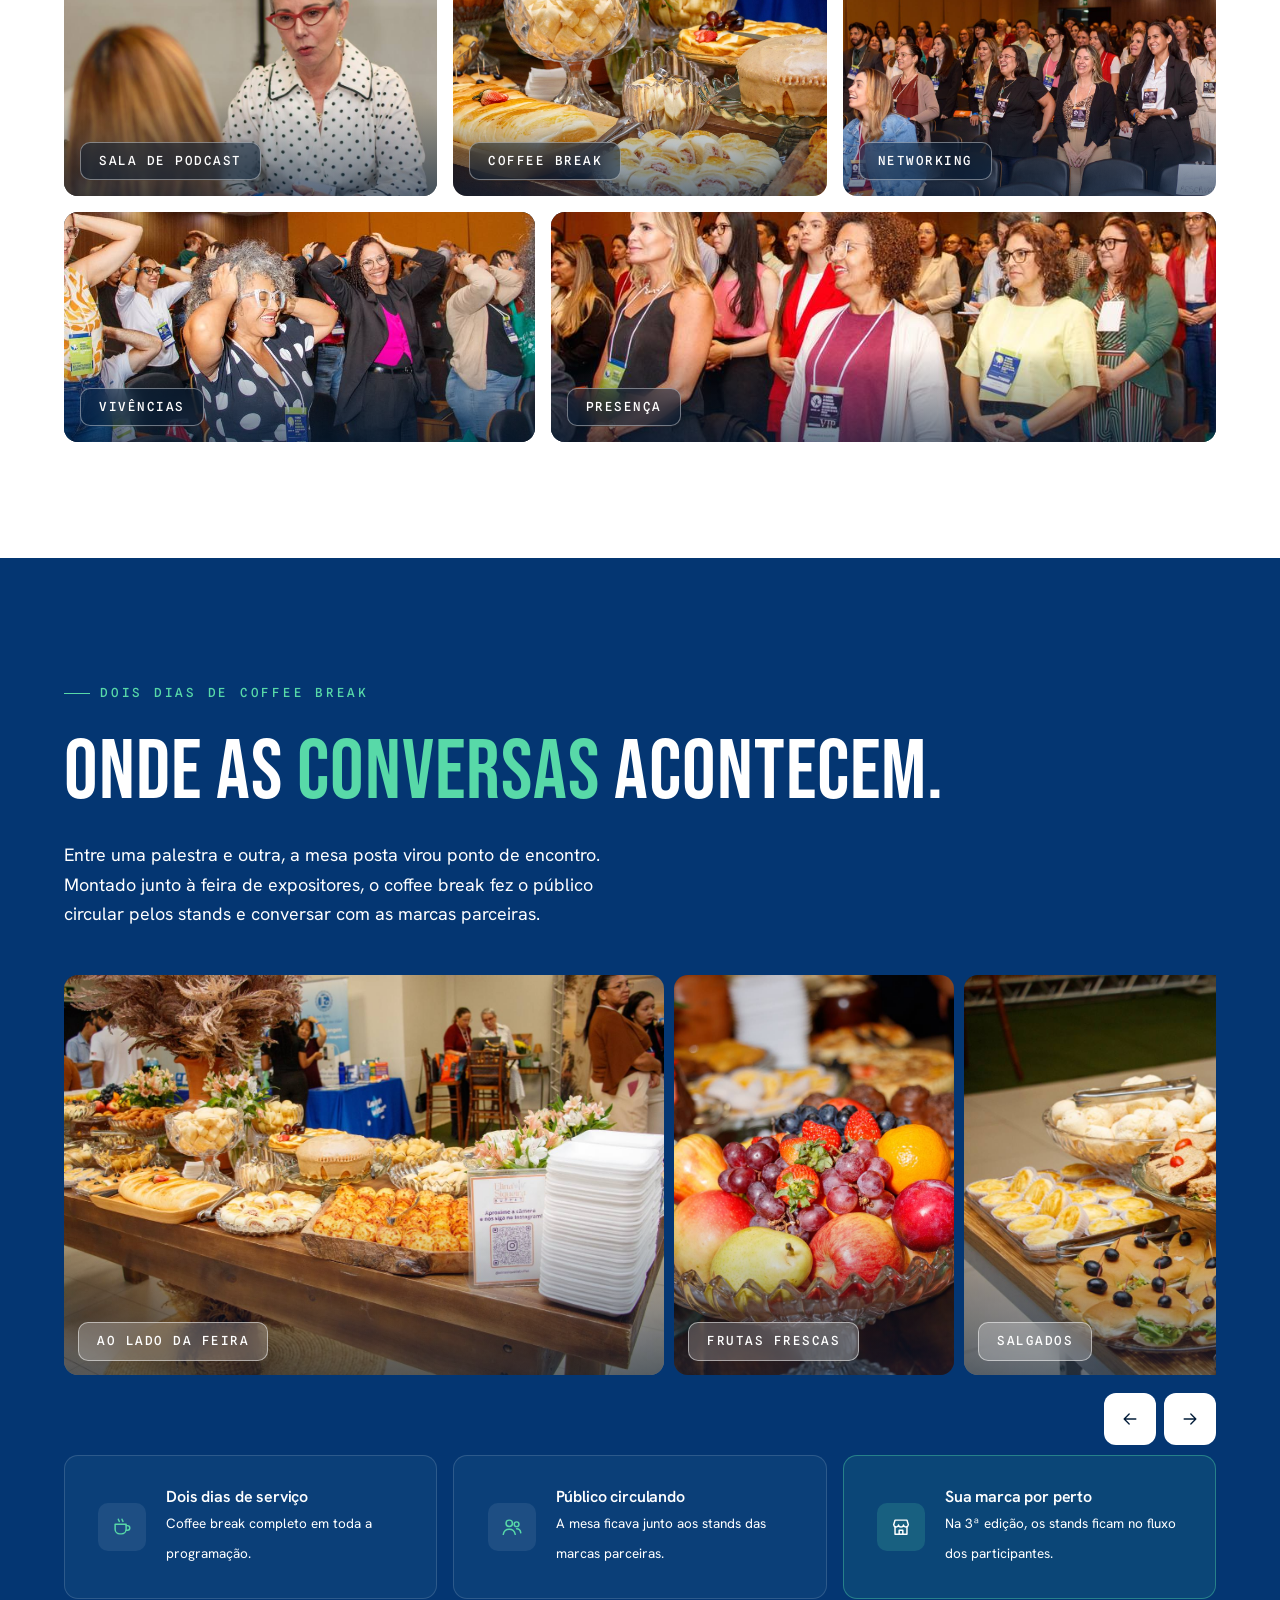
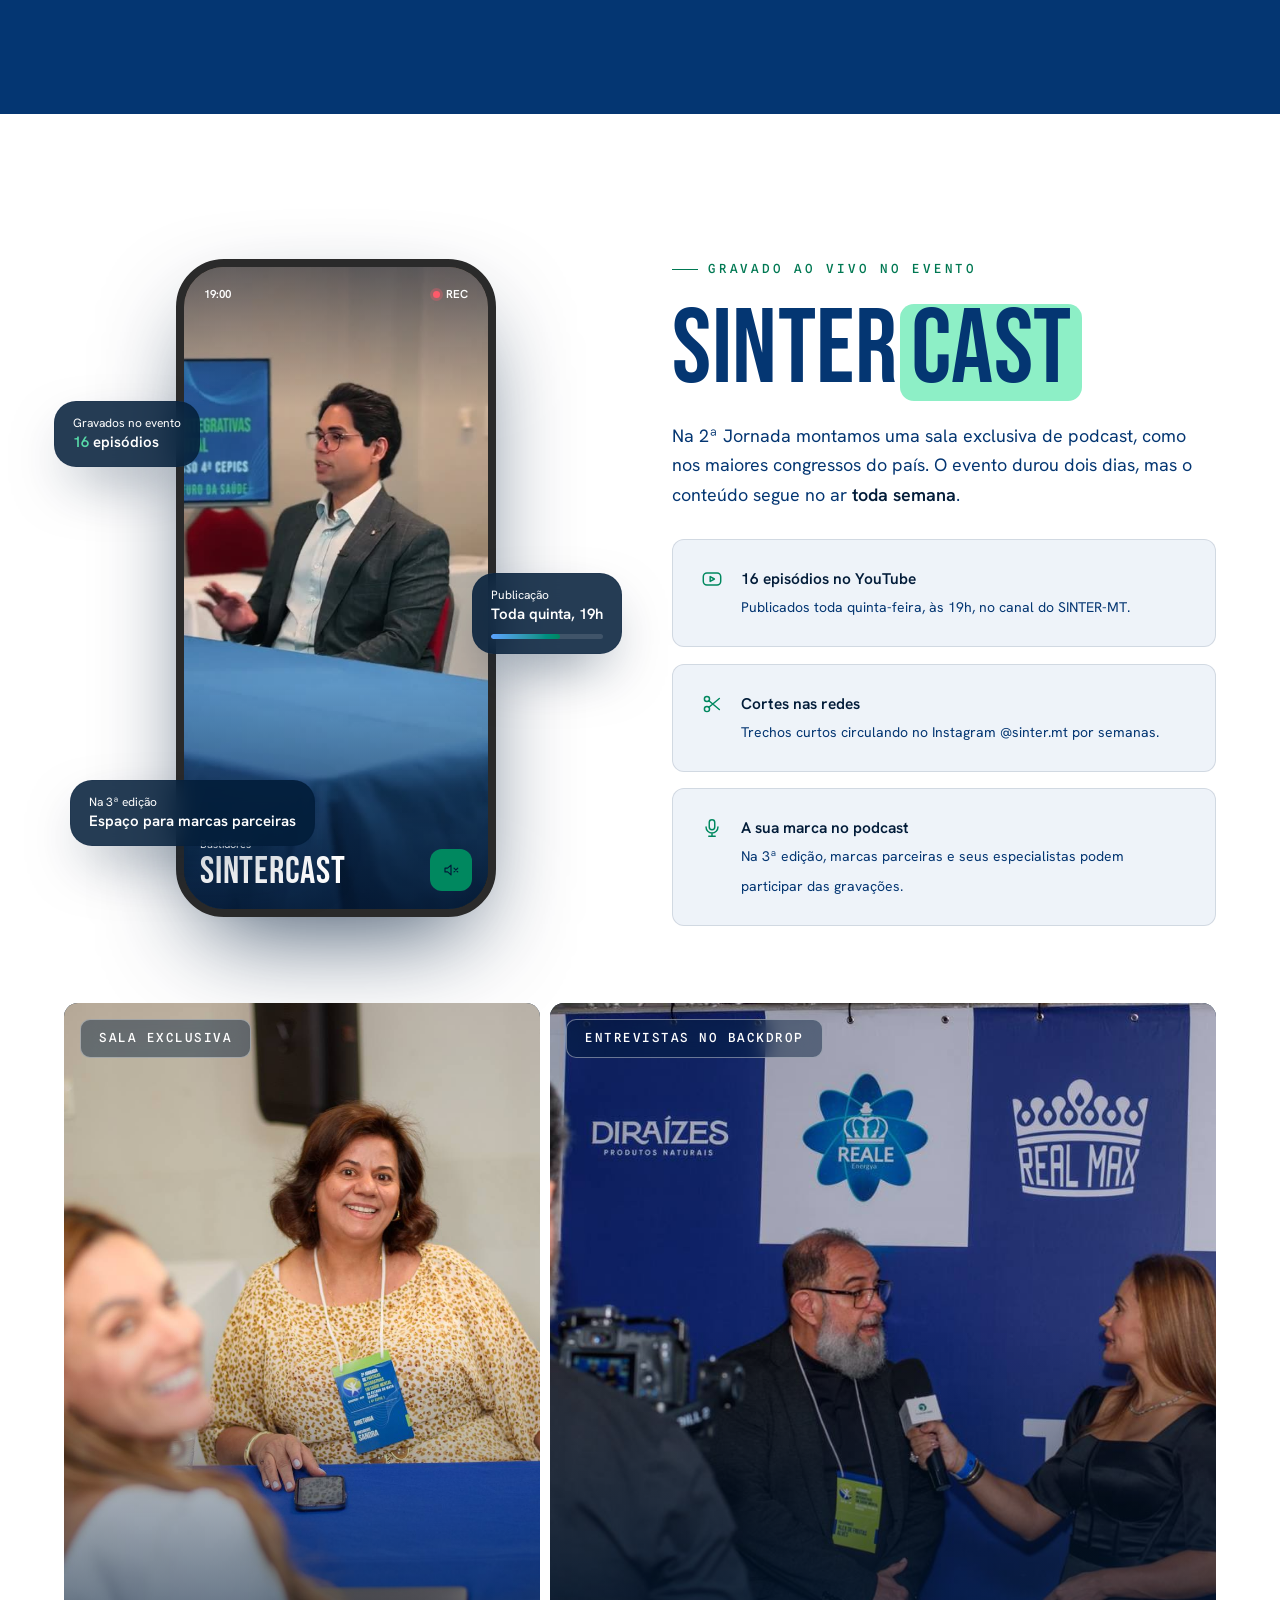
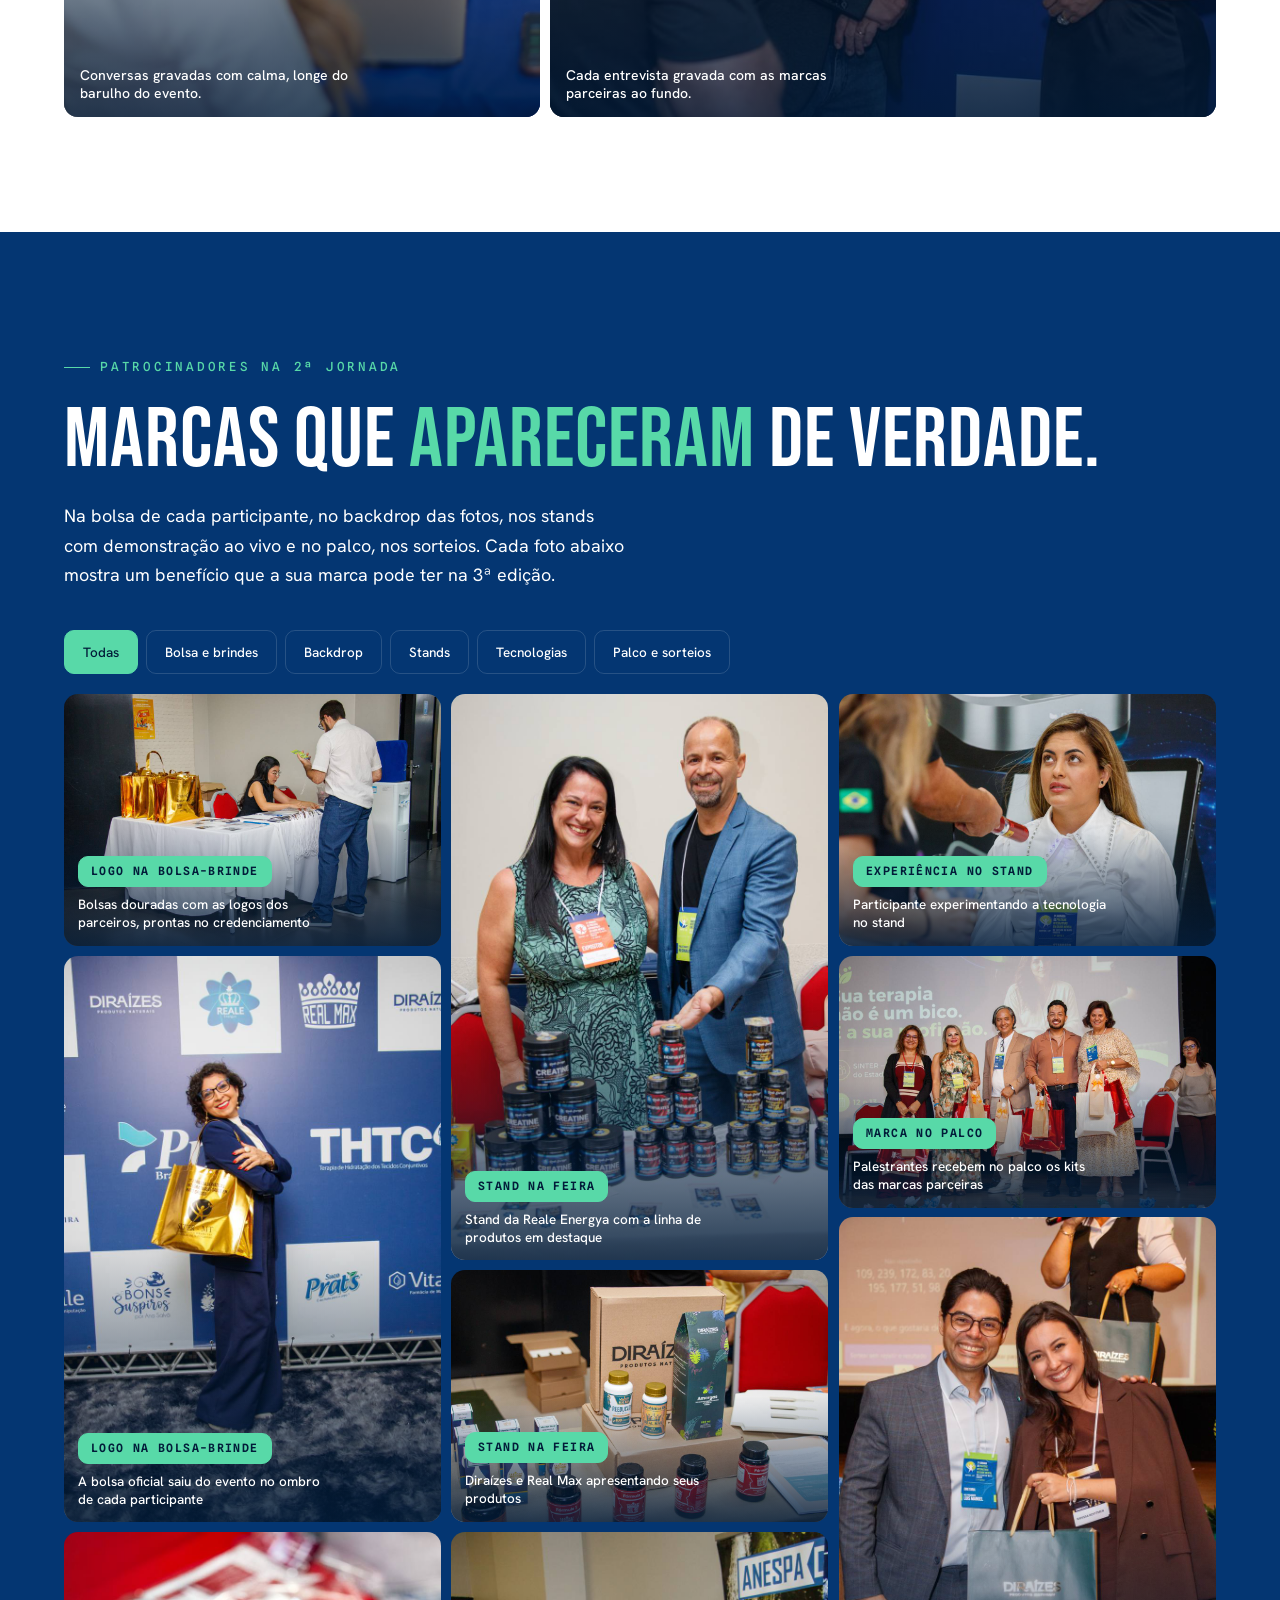
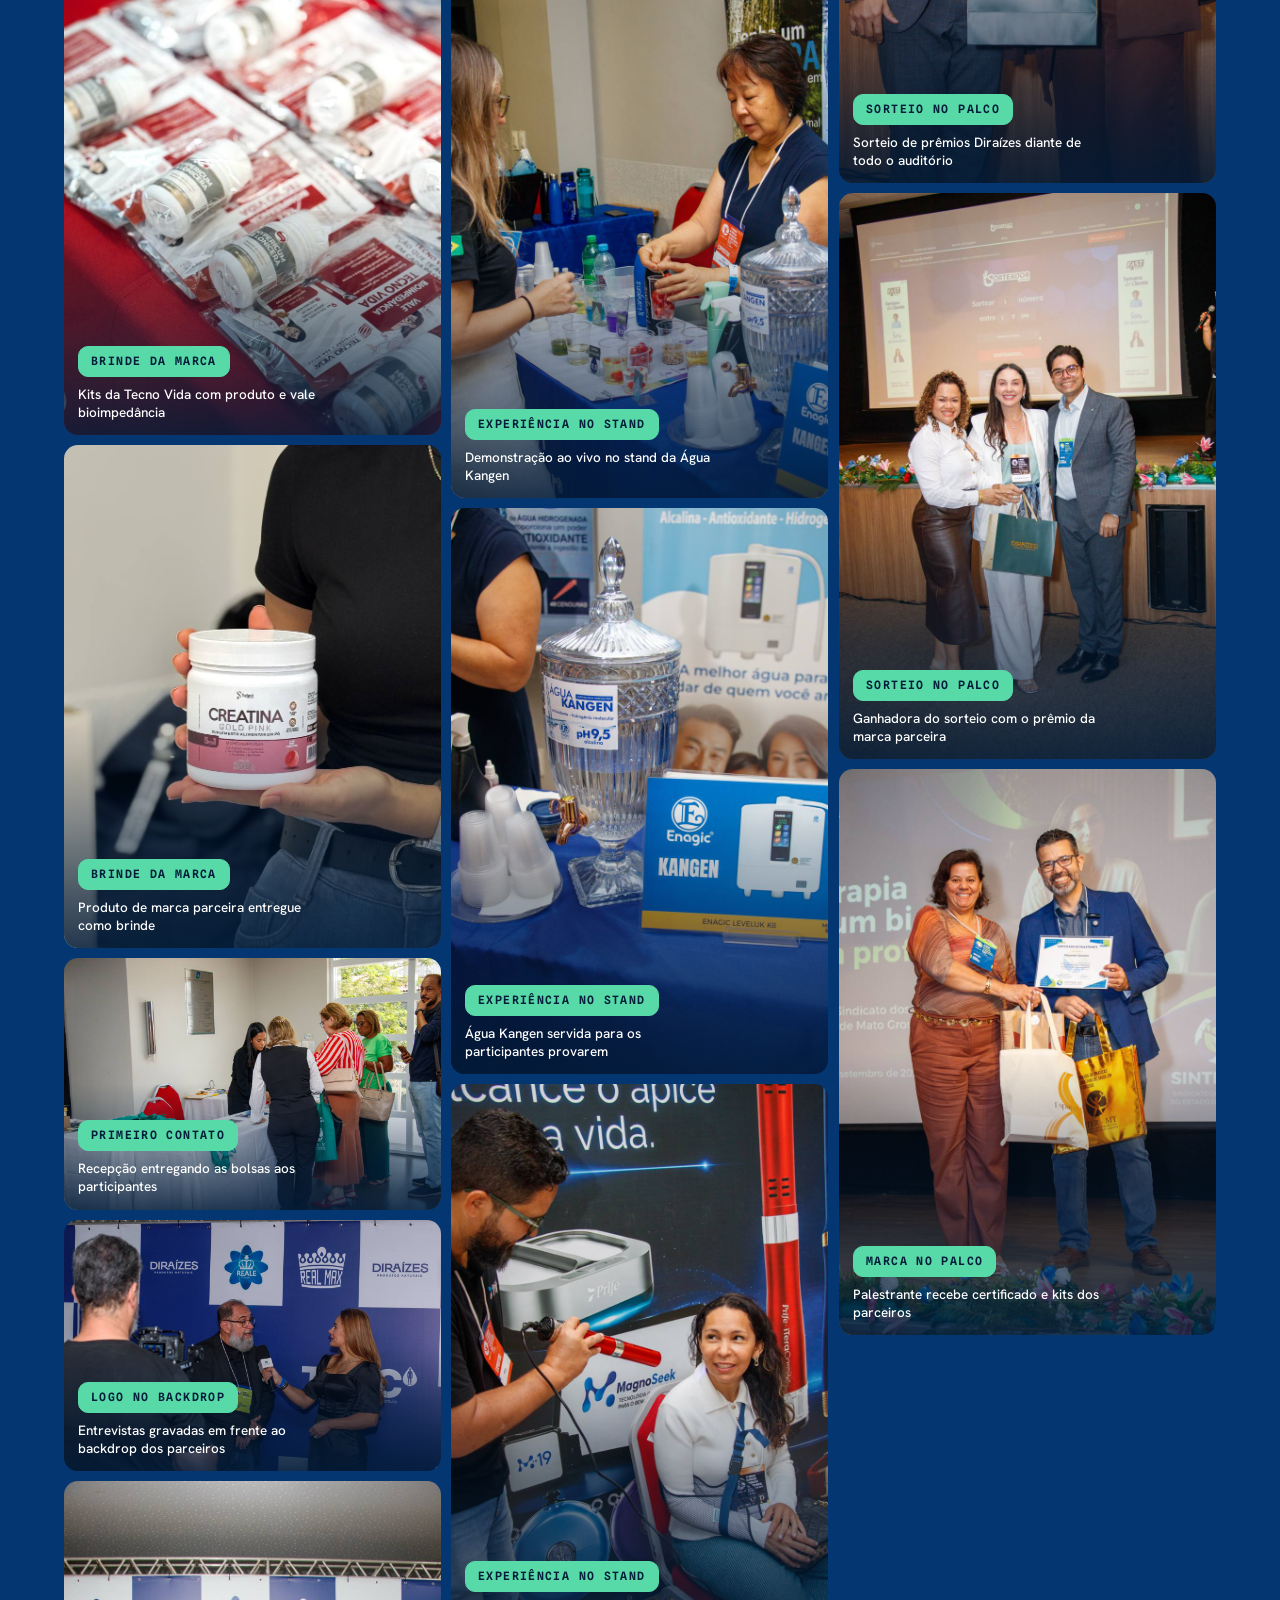
==== commit 58fb63a3: "Proposta: ilustracoes simples (verde em destaque) nos cards de 'O que esta incluso'; .env fora do gi" ====
--- a/propostasinter_evento2027/index.html
+++ b/propostasinter_evento2027/index.html
@@ -1032,6 +1032,11 @@
 /* TITULOS-AZUL-VERDE: titulos em secao branca usam so azul e verde */
 .panel.alt .h2,.panel.alt h2{color:#043672}
 .panel.alt .h2 .m,.panel.alt h2 .m{color:#043672}
+/* INCLUSO-IMG: ilustracao simples (verde em destaque) no topo de cada cartao */
+.inc-grid .ed .top{display:block}
+.ed-img{display:block;width:100%;aspect-ratio:4/3;border-radius:10px;overflow:hidden;background:#043672}
+.ed-img img{width:100%;height:100%;object-fit:cover;display:block}
+.inc-grid .ed{gap:22px;min-height:0}
 @media(max-width:900px){body{padding:0}.panel{border-radius:0;margin:0}}
 @media(max-width:640px){.panel{padding:64px 20px}.hero{padding:112px 20px 56px}.nav{padding:12px 20px}.nav-cta{display:none!important}.nav-links{display:none}}
 </style>
@@ -1170,14 +1175,14 @@
       <p class="p">Um resumo rápido do que entra nas cotas de patrocínio. O que muda de uma cota para outra está detalhado mais abaixo.</p>
     </div>
     <div class="ed-grid inc-grid">
-      <div class="ed feature"><div class="top"><span class="icb"><svg class="ic"><use href="#i-store"/></svg></span></div><div><h3>Stand na área premium</h3><p>No fluxo dos participantes, com tamanho conforme a cota.</p></div></div>
-      <div class="ed"><div class="top"><span class="icb"><svg class="ic"><use href="#i-stage"/></svg></span></div><div><h3>Palestra no palco principal</h3><p>Sua marca falando direto com o auditório.</p></div></div>
-      <div class="ed"><div class="top"><span class="icb"><svg class="ic"><use href="#i-yt"/></svg></span></div><div><h3>Vídeo no telão</h3><p>Exibido nos intervalos mais disputados.</p></div></div>
-      <div class="ed"><div class="top"><span class="icb"><svg class="ic"><use href="#i-bag"/></svg></span></div><div><h3>Bolsa-brinde e backdrop</h3><p>Sua logo na mão de cada participante e em todas as fotos.</p></div></div>
-      <div class="ed"><div class="top"><span class="icb"><svg class="ic"><use href="#i-mic"/></svg></span></div><div><h3>Espaço no Sintercast</h3><p>Seus especialistas no podcast oficial do evento.</p></div></div>
-      <div class="ed"><div class="top"><span class="icb"><svg class="ic"><use href="#i-share"/></svg></span></div><div><h3>Divulgação completa</h3><p>Antes, durante e depois, nas redes do SINTER-MT.</p></div></div>
-      <div class="ed"><div class="top"><span class="icb"><svg class="ic"><use href="#i-dinner"/></svg></span></div><div><h3>Relacionamento</h3><p>Jantar com os mentores e experiências exclusivas.</p></div></div>
-      <div class="ed"><div class="top"><span class="icb"><svg class="ic"><use href="#i-cal"/></svg></span></div><div><h3>3 dias de evento</h3><p>No Centro de Eventos Pantanal, em Cuiabá.</p></div></div>
+      <div class="ed feature"><div class="top"><span class="ed-img"><img src="img/incluso/stand.jpg" alt="Ilustração de um stand de feira" loading="lazy"></span></div><div><h3>Stand na área premium</h3><p>No fluxo dos participantes, com tamanho conforme a cota.</p></div></div>
+      <div class="ed"><div class="top"><span class="ed-img"><img src="img/incluso/palco.jpg" alt="Ilustração de um palco com microfone" loading="lazy"></span></div><div><h3>Palestra no palco principal</h3><p>Sua marca falando direto com o auditório.</p></div></div>
+      <div class="ed"><div class="top"><span class="ed-img"><img src="img/incluso/telao.jpg" alt="Ilustração de um telão com botão de play" loading="lazy"></span></div><div><h3>Vídeo no telão</h3><p>Exibido nos intervalos mais disputados.</p></div></div>
+      <div class="ed"><div class="top"><span class="ed-img"><img src="img/incluso/bolsa.jpg" alt="Ilustração de uma bolsa-brinde" loading="lazy"></span></div><div><h3>Bolsa-brinde e backdrop</h3><p>Sua logo na mão de cada participante e em todas as fotos.</p></div></div>
+      <div class="ed"><div class="top"><span class="ed-img"><img src="img/incluso/sintercast.jpg" alt="Ilustração de um microfone de podcast" loading="lazy"></span></div><div><h3>Espaço no Sintercast</h3><p>Seus especialistas no podcast oficial do evento.</p></div></div>
+      <div class="ed"><div class="top"><span class="ed-img"><img src="img/incluso/divulgacao.jpg" alt="Ilustração de compartilhamento nas redes sociais" loading="lazy"></span></div><div><h3>Divulgação completa</h3><p>Antes, durante e depois, nas redes do SINTER-MT.</p></div></div>
+      <div class="ed"><div class="top"><span class="ed-img"><img src="img/incluso/jantar.jpg" alt="Ilustração de uma mesa de jantar" loading="lazy"></span></div><div><h3>Relacionamento</h3><p>Jantar com os mentores e experiências exclusivas.</p></div></div>
+      <div class="ed"><div class="top"><span class="ed-img"><img src="img/incluso/evento.jpg" alt="Ilustração de um calendário de três dias" loading="lazy"></span></div><div><h3>3 dias de evento</h3><p>No Centro de Eventos Pantanal, em Cuiabá.</p></div></div>
     </div>
   </div>
 </section>
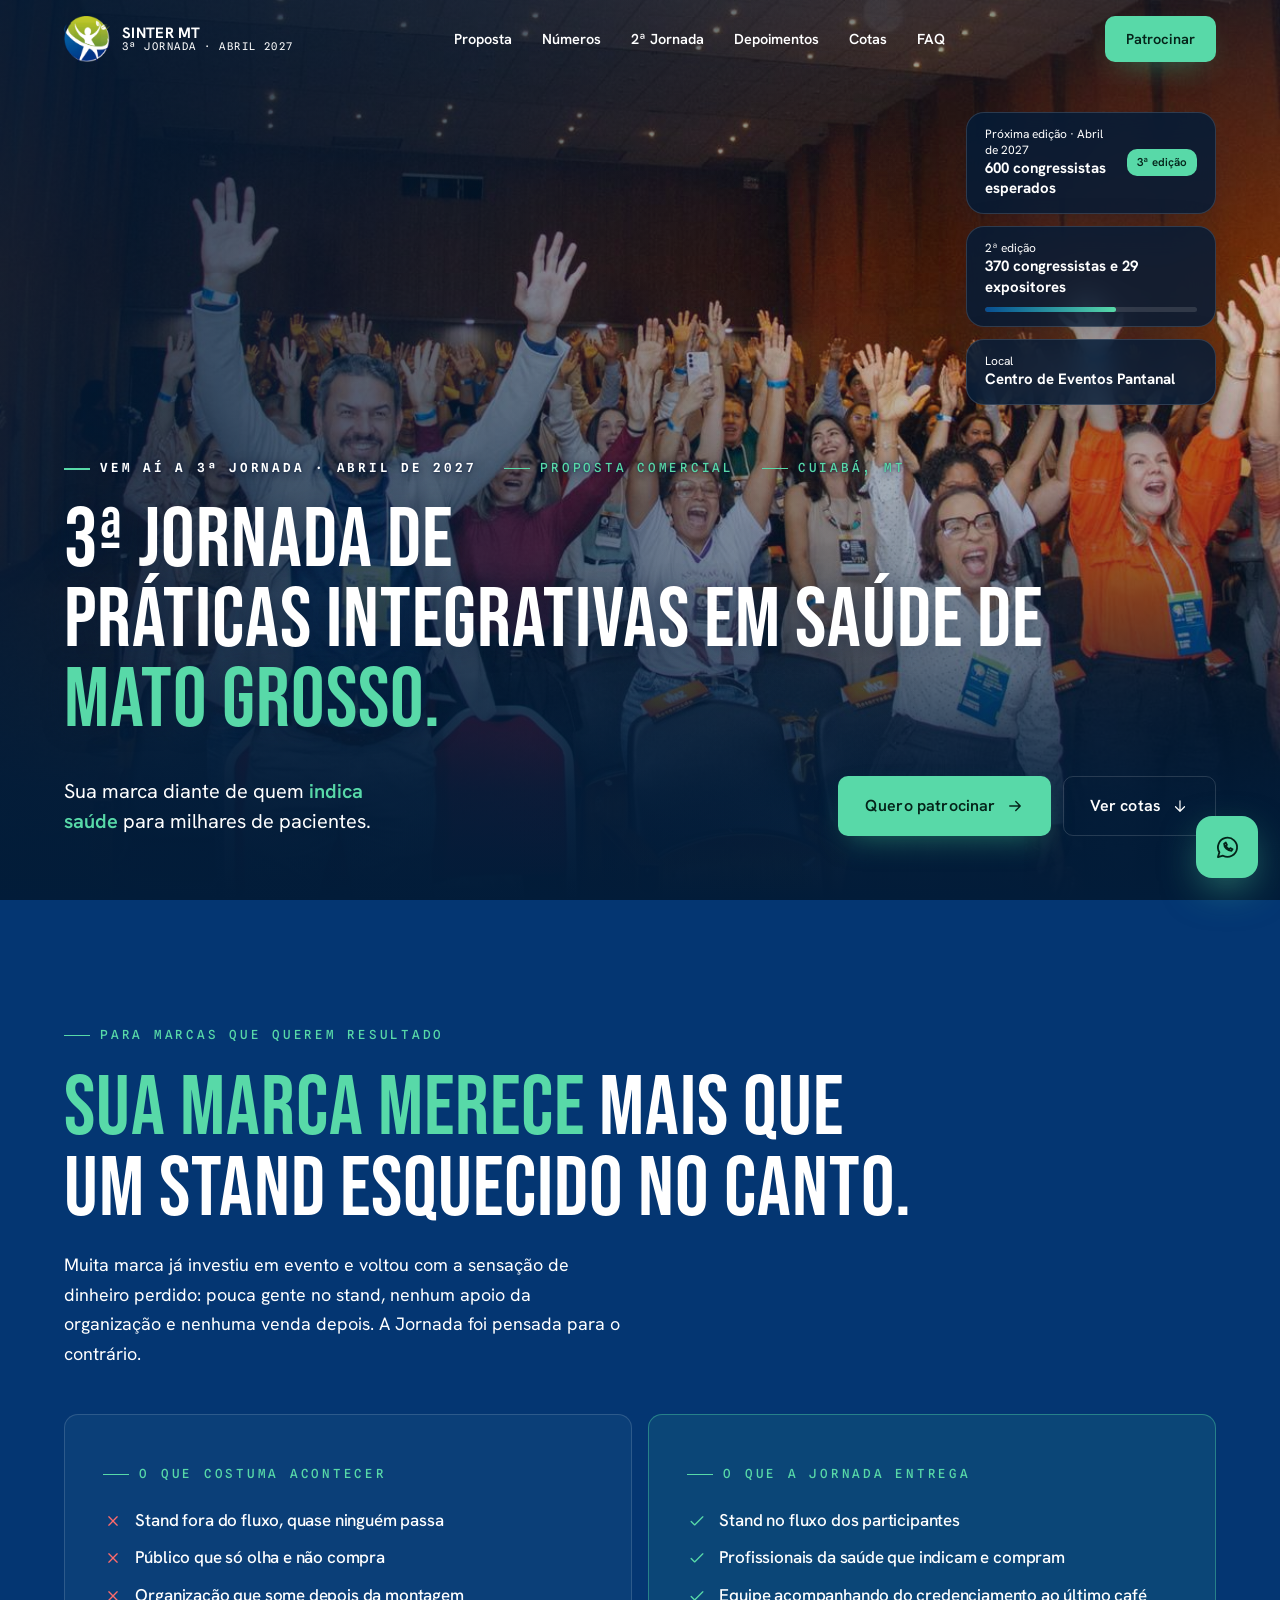
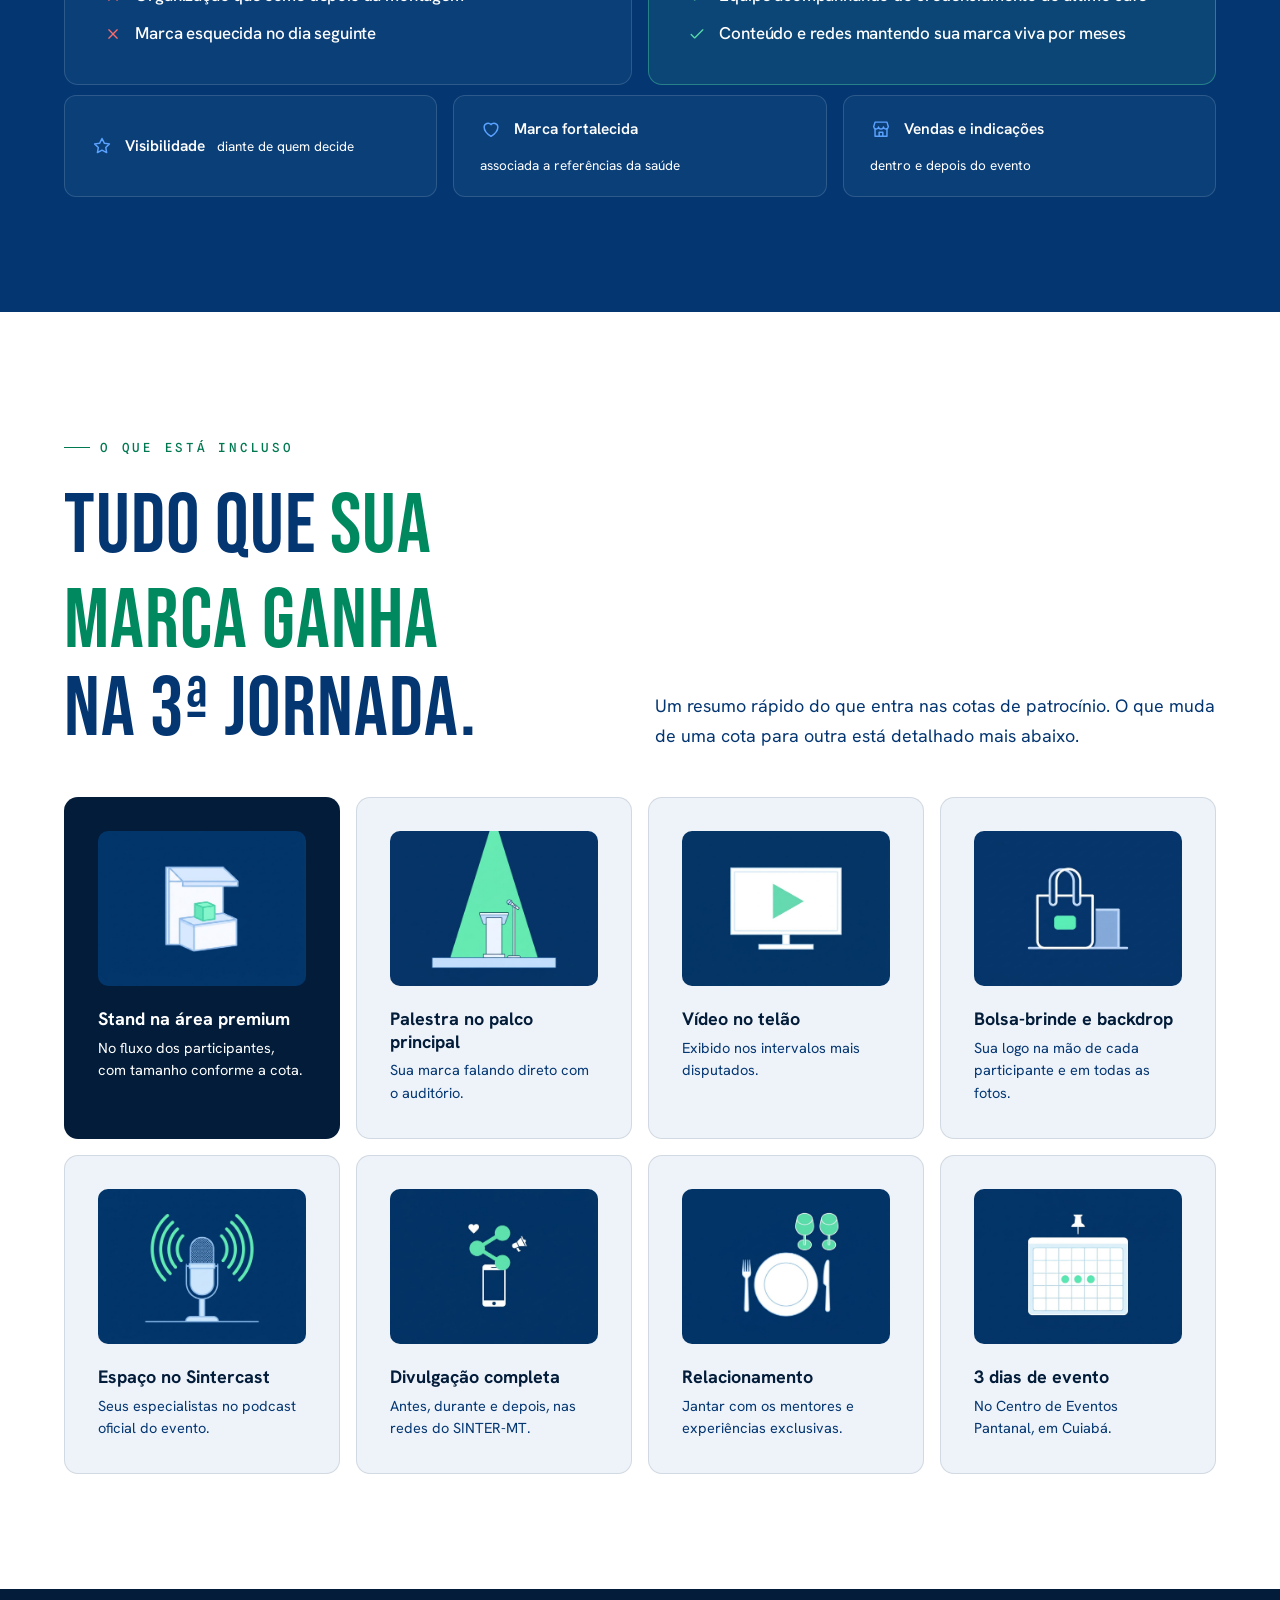
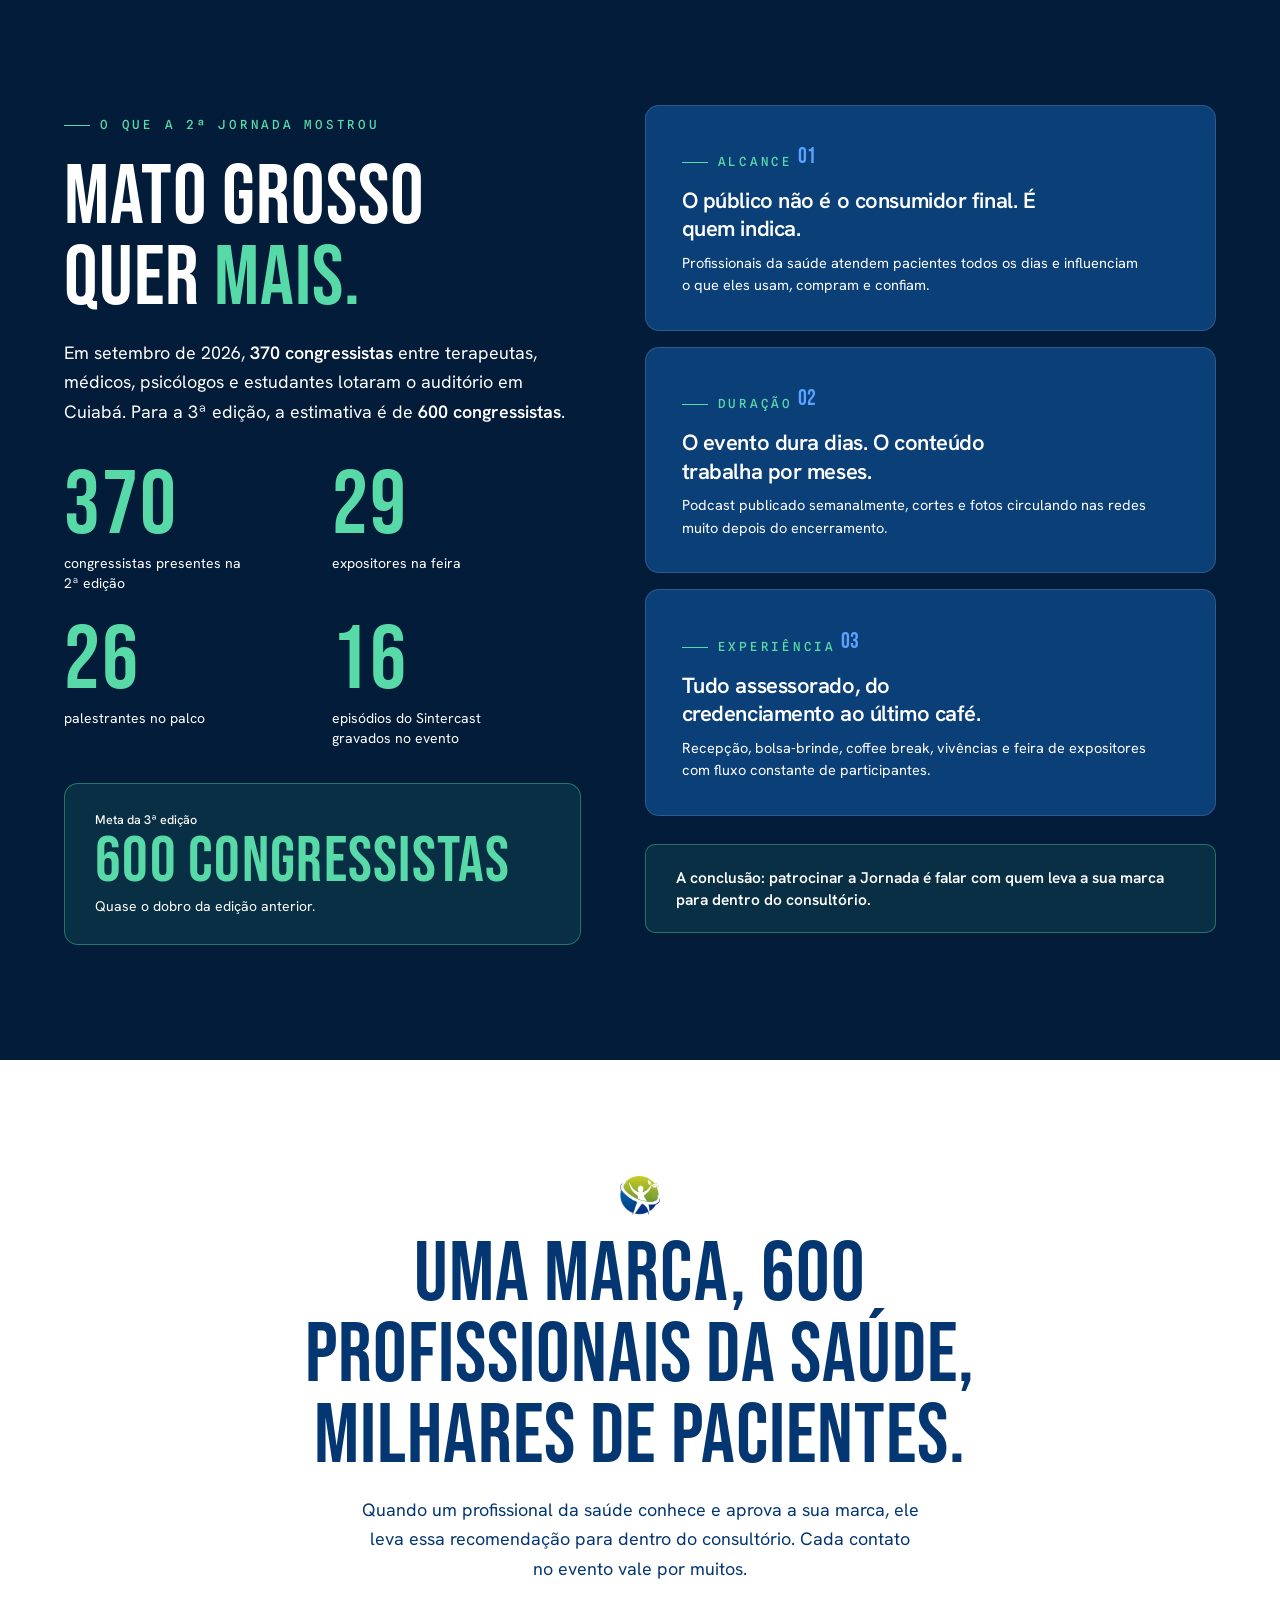
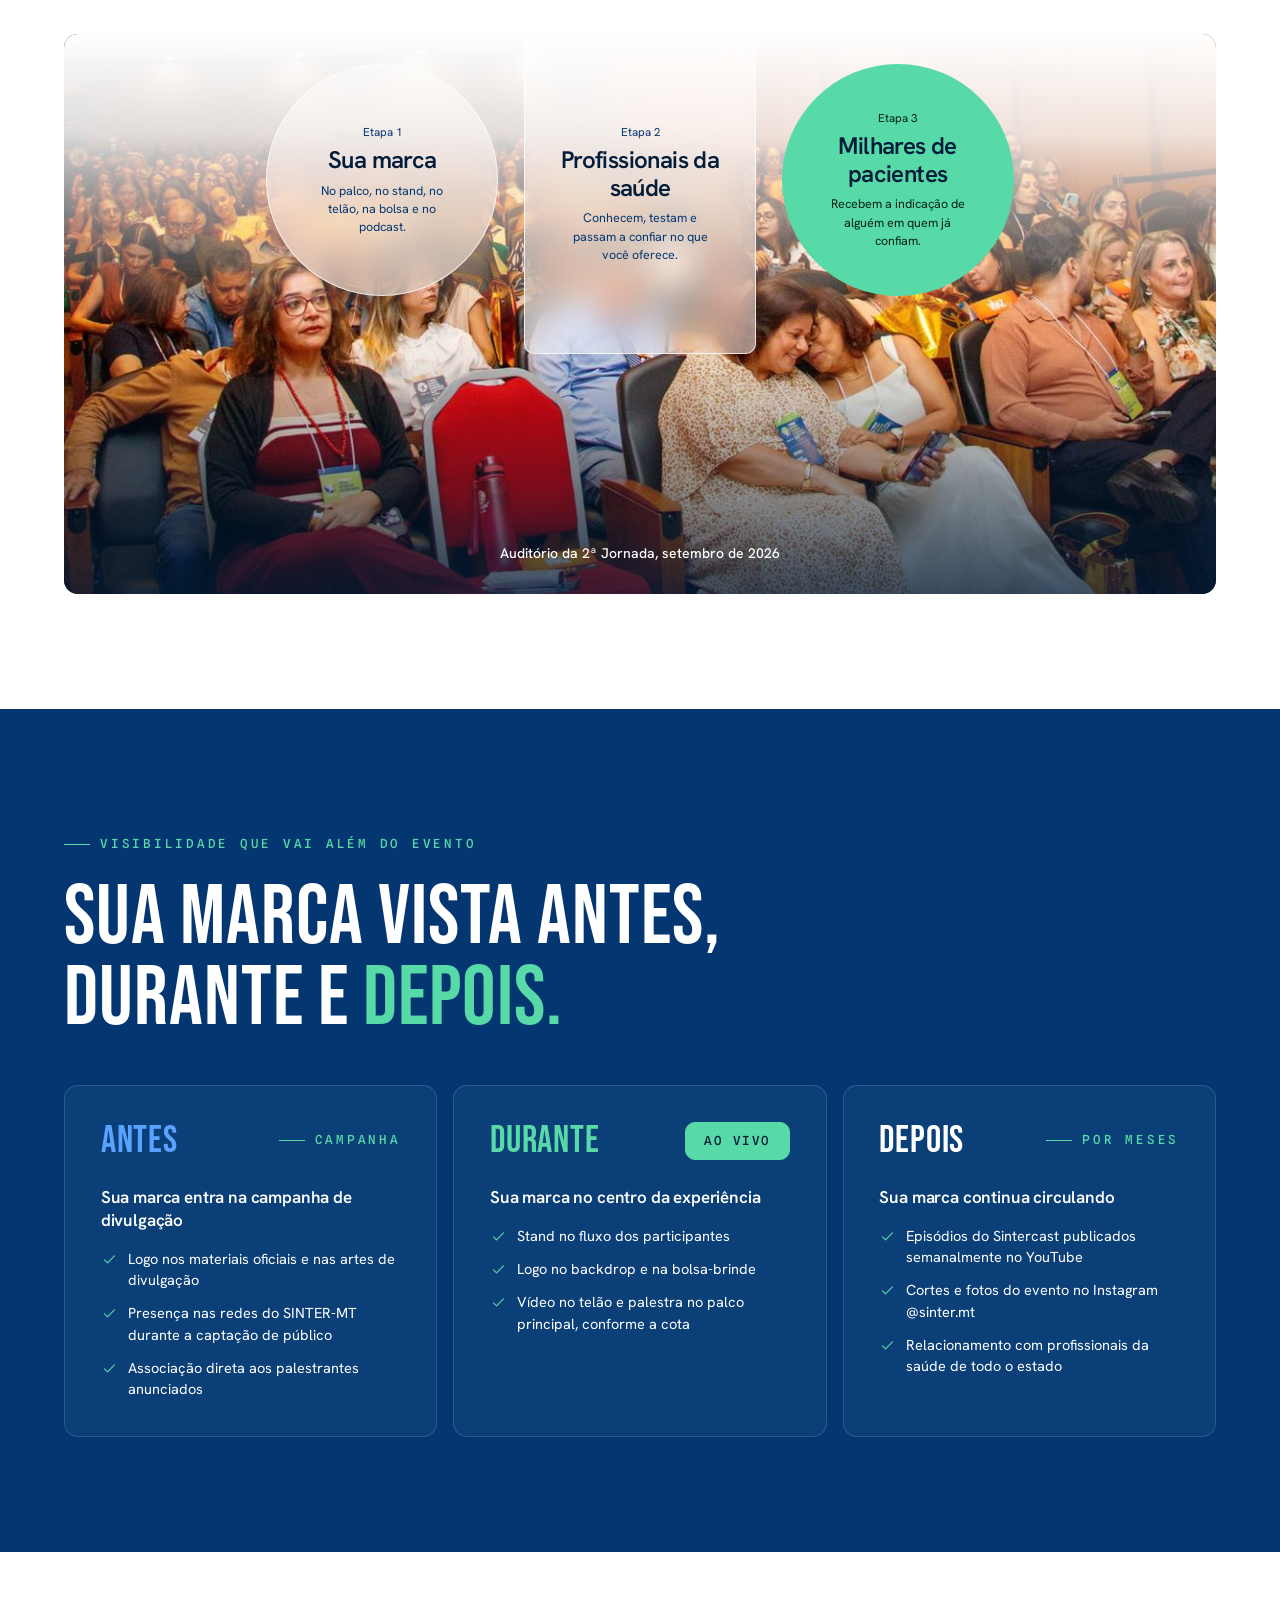
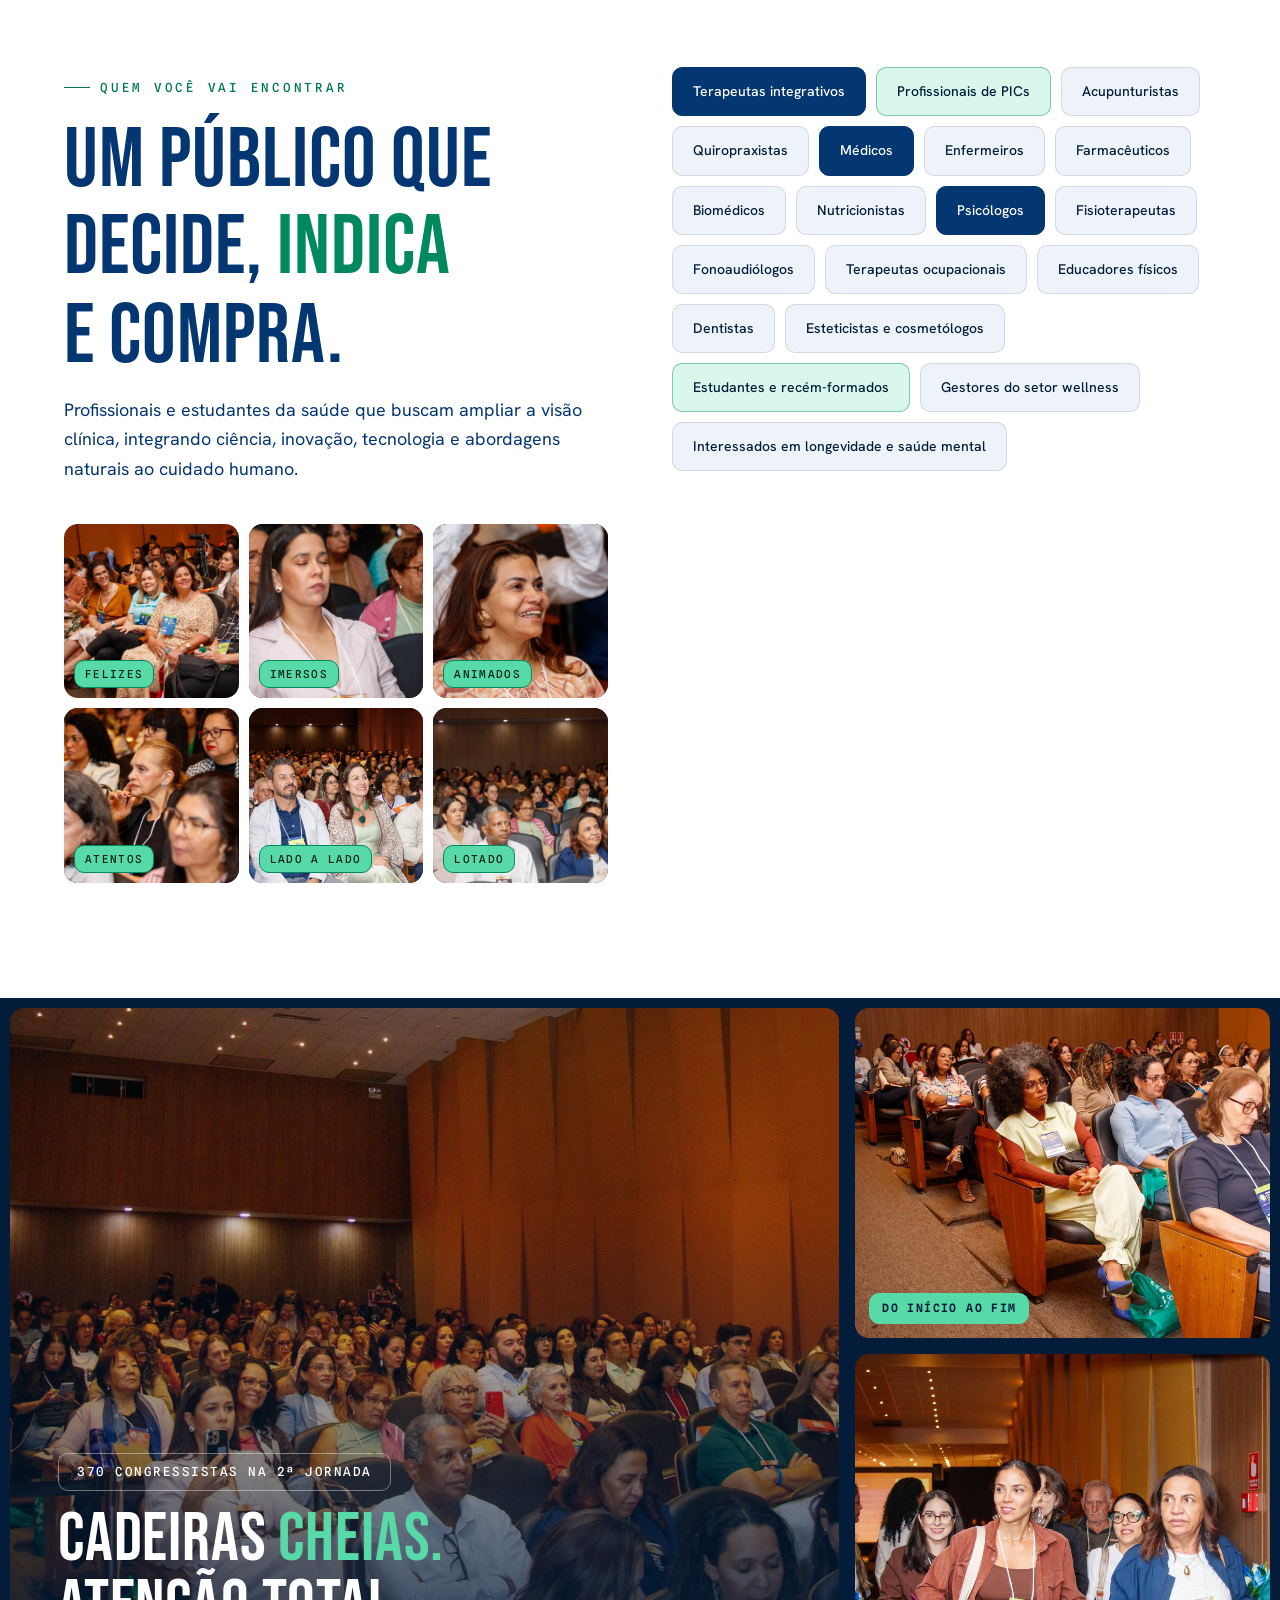
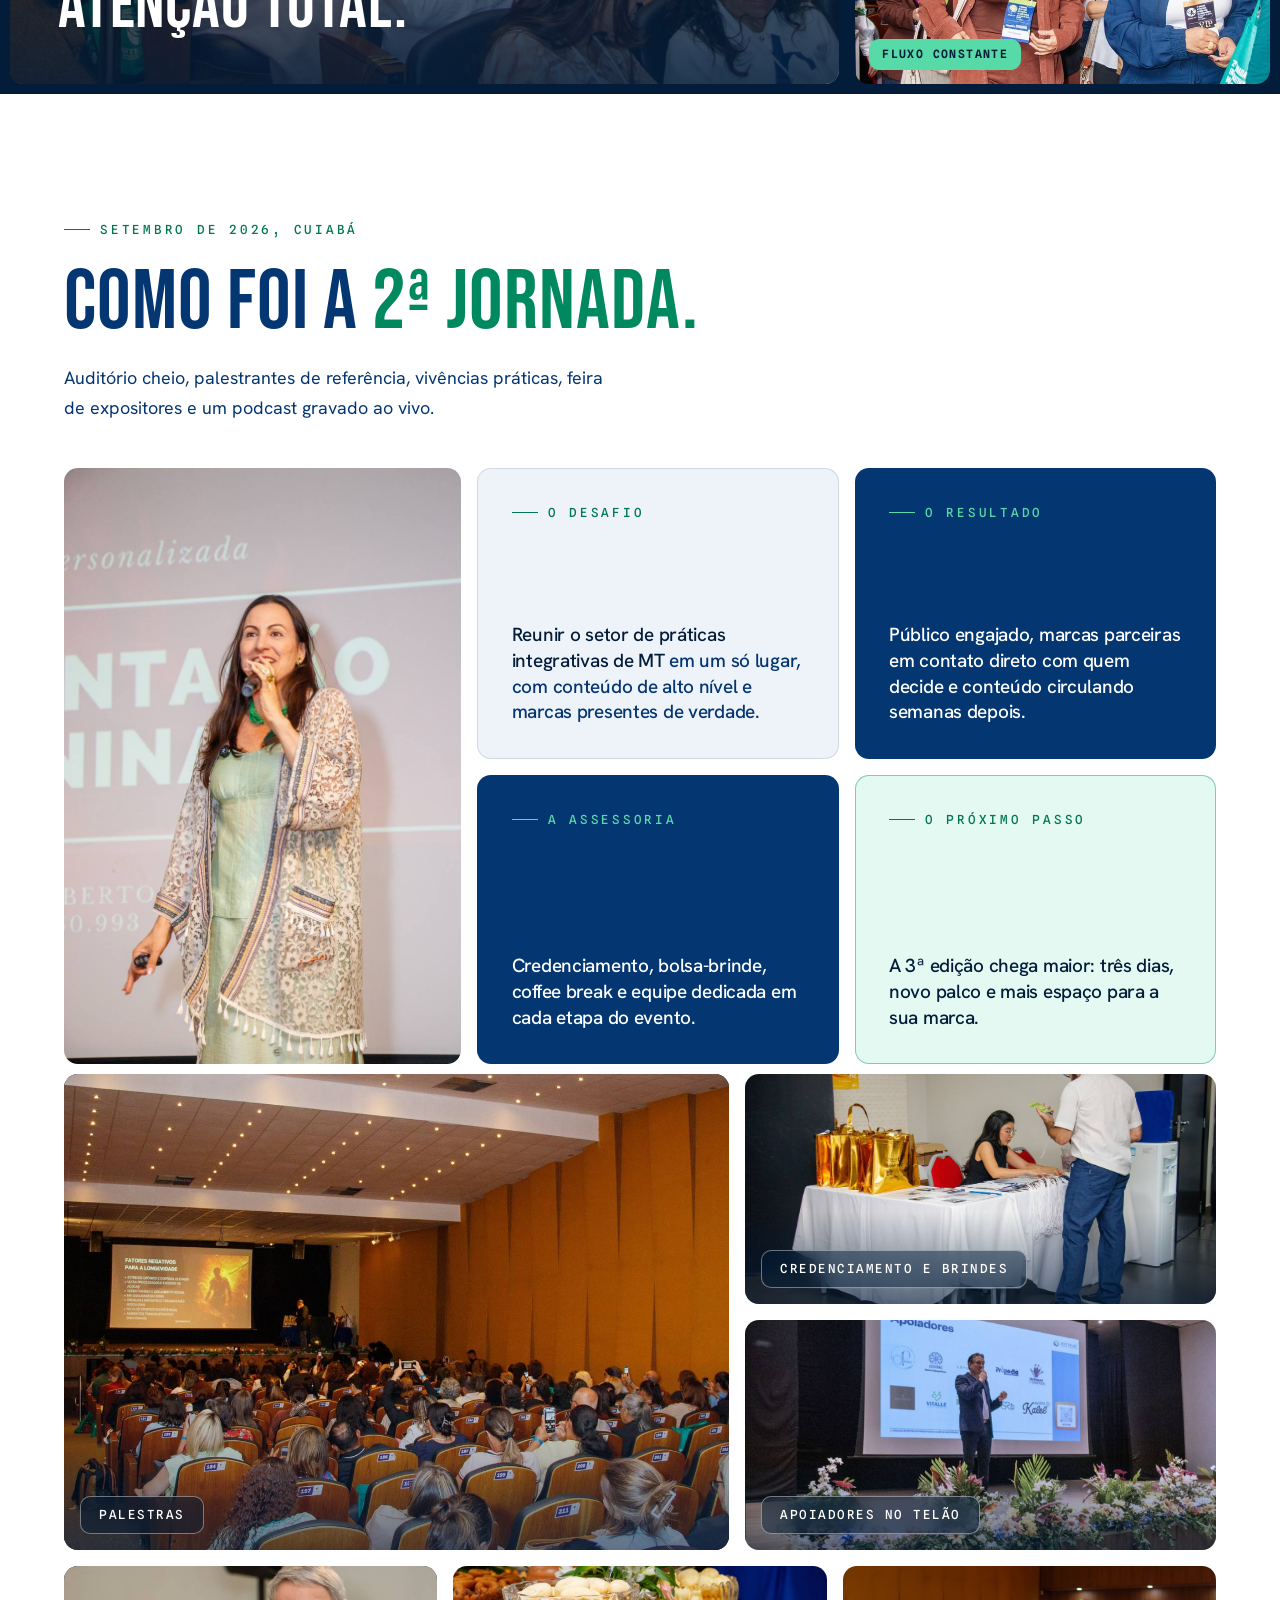
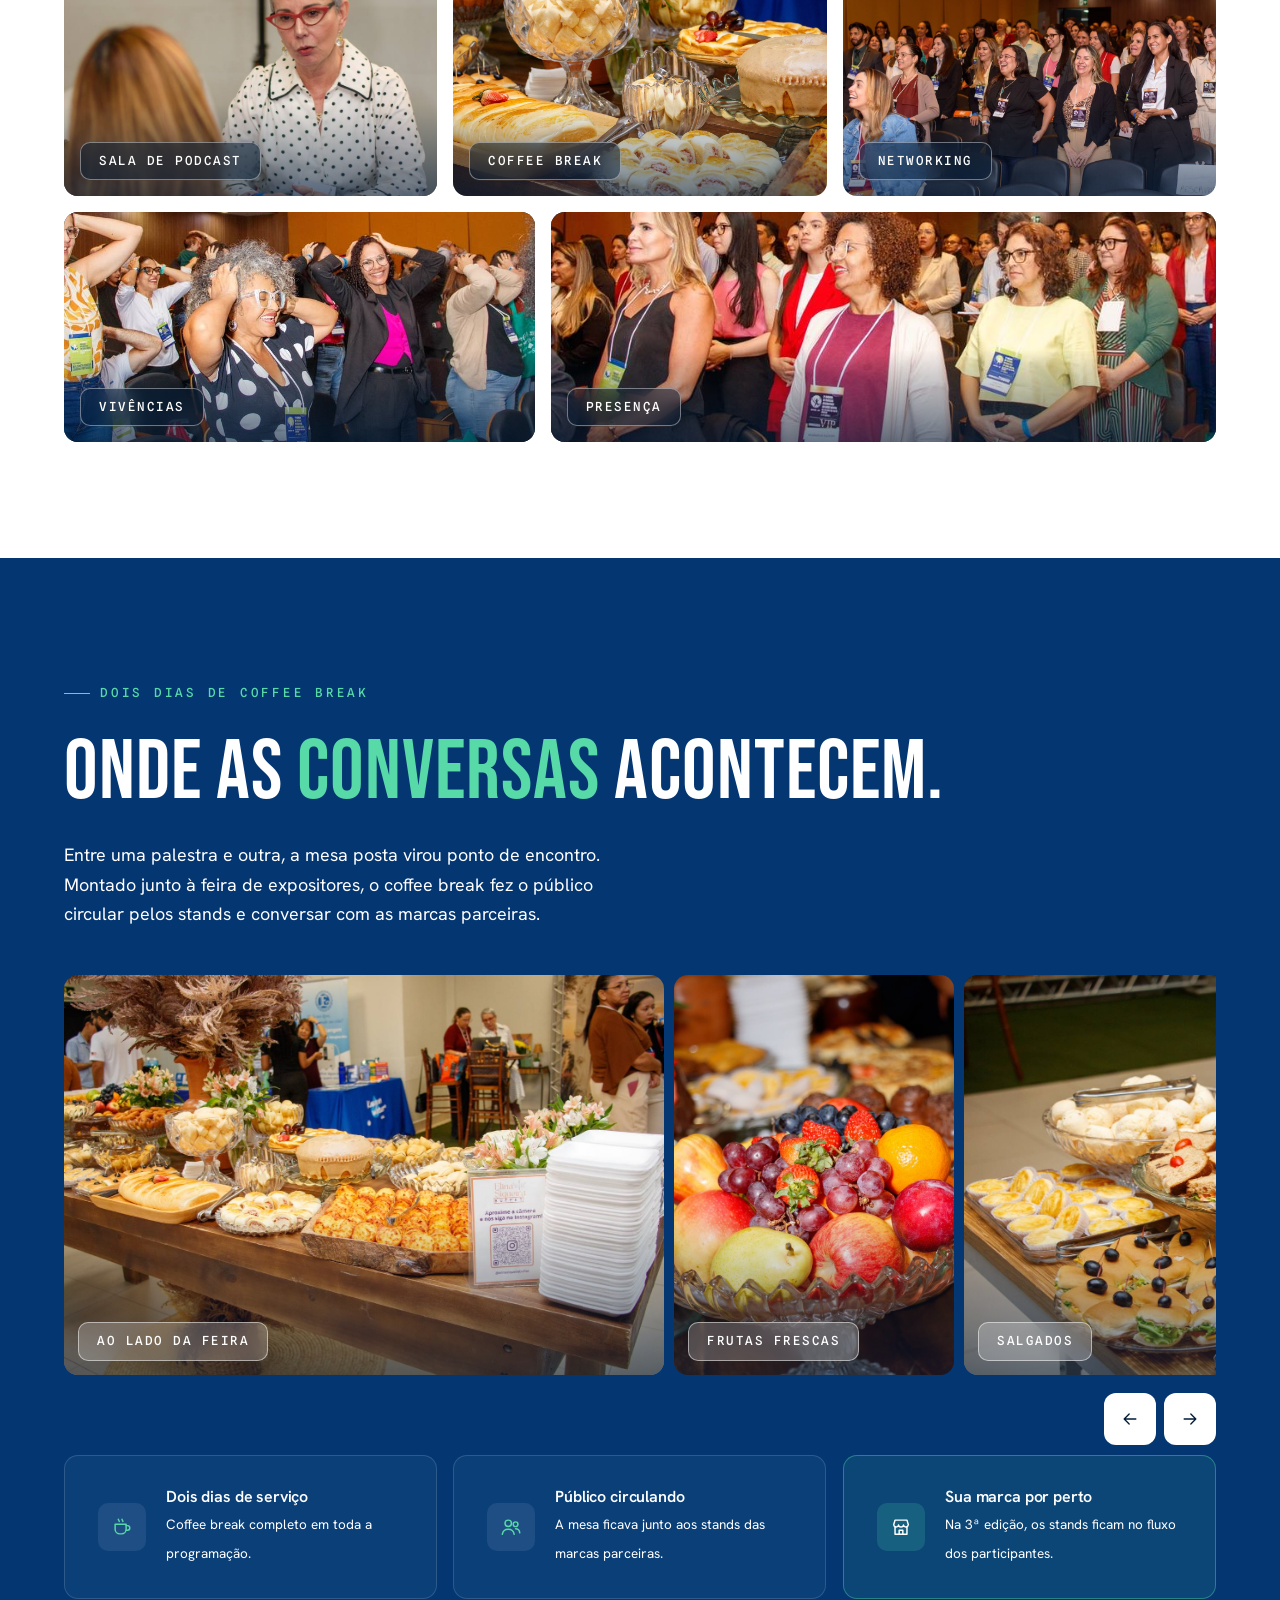
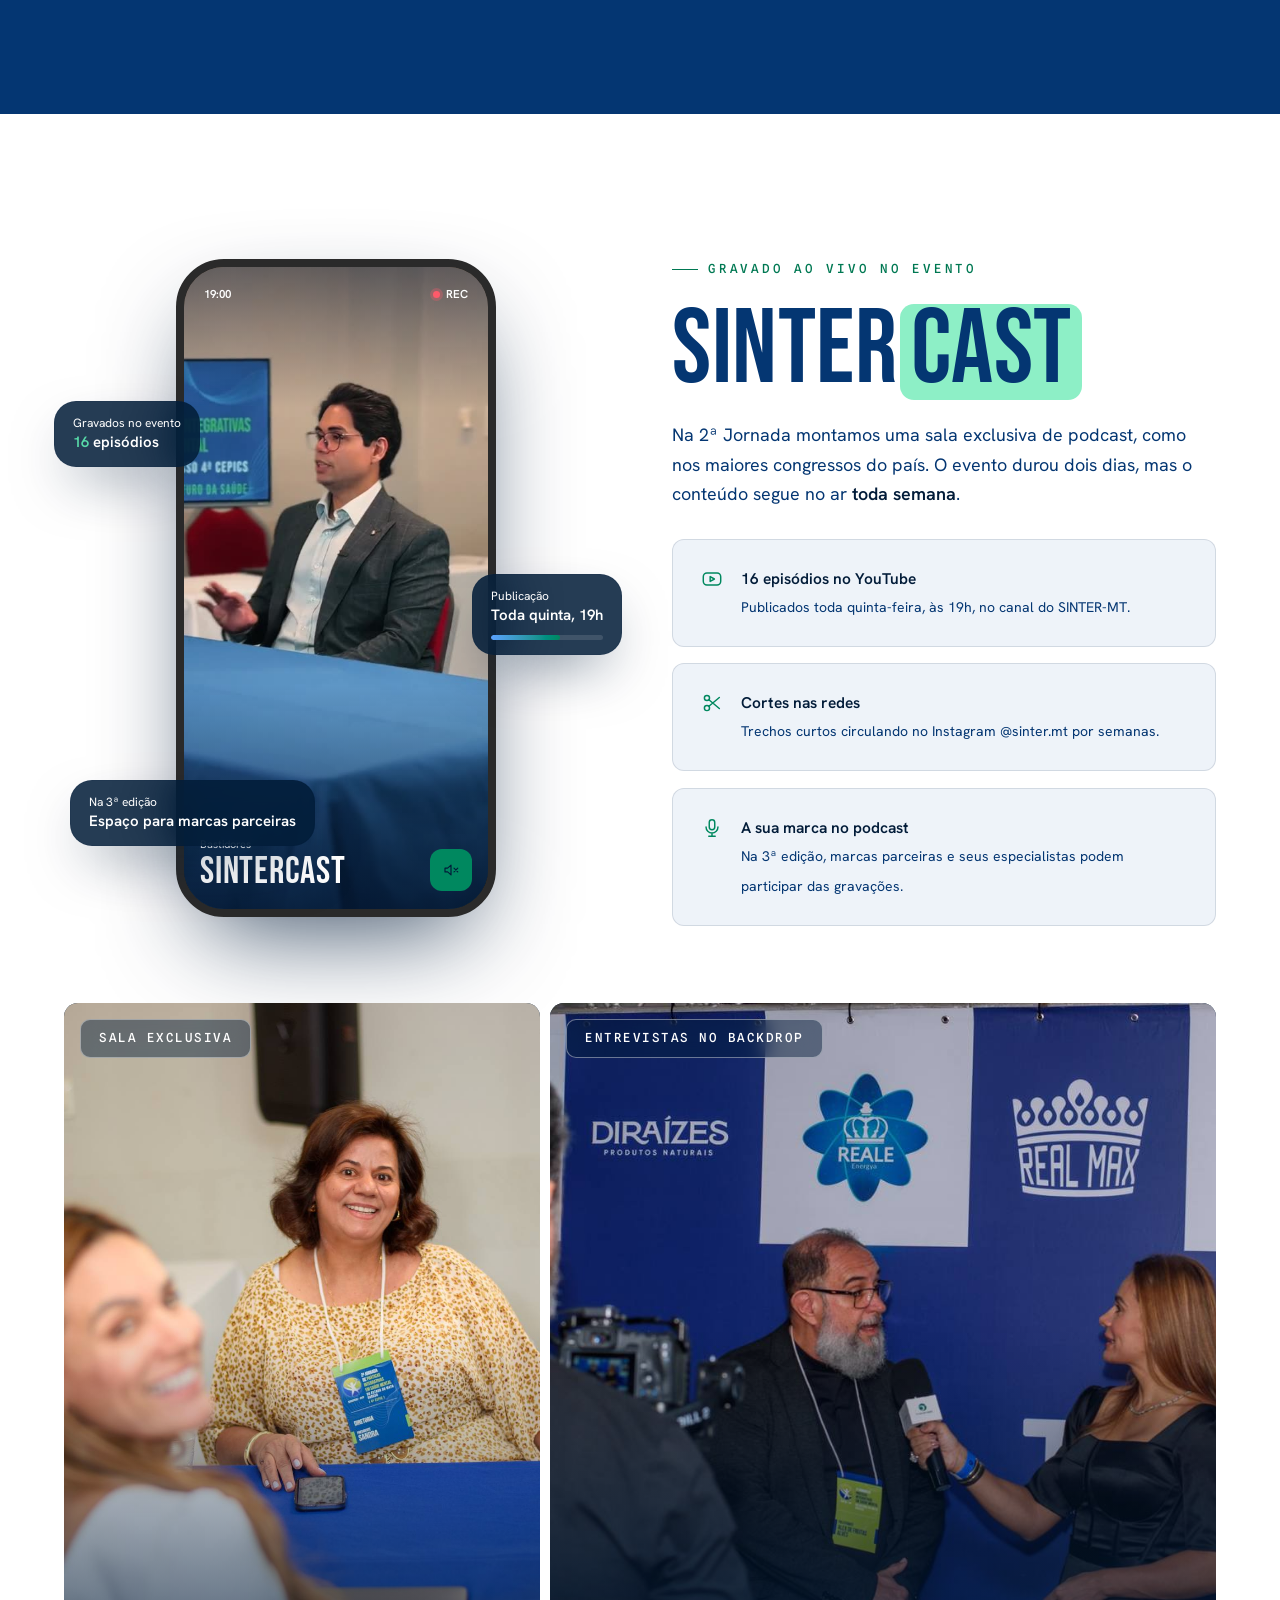
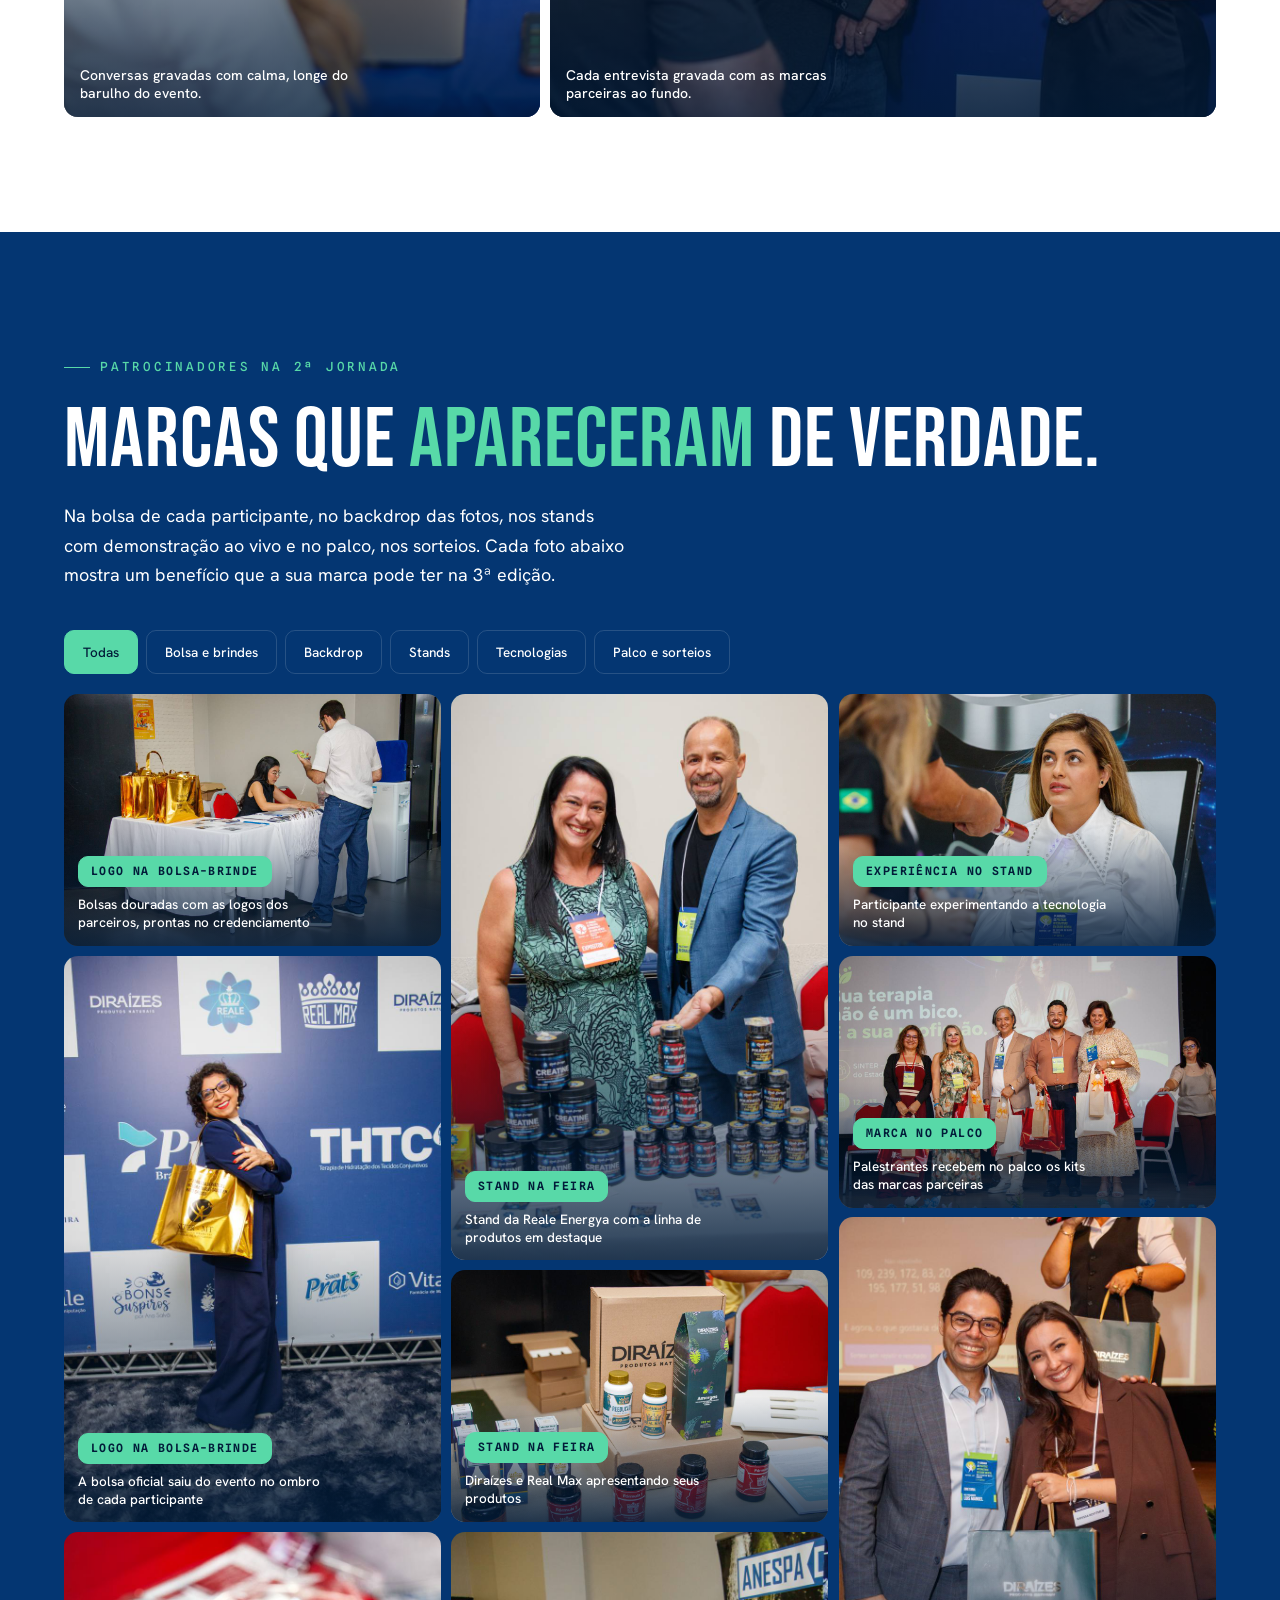
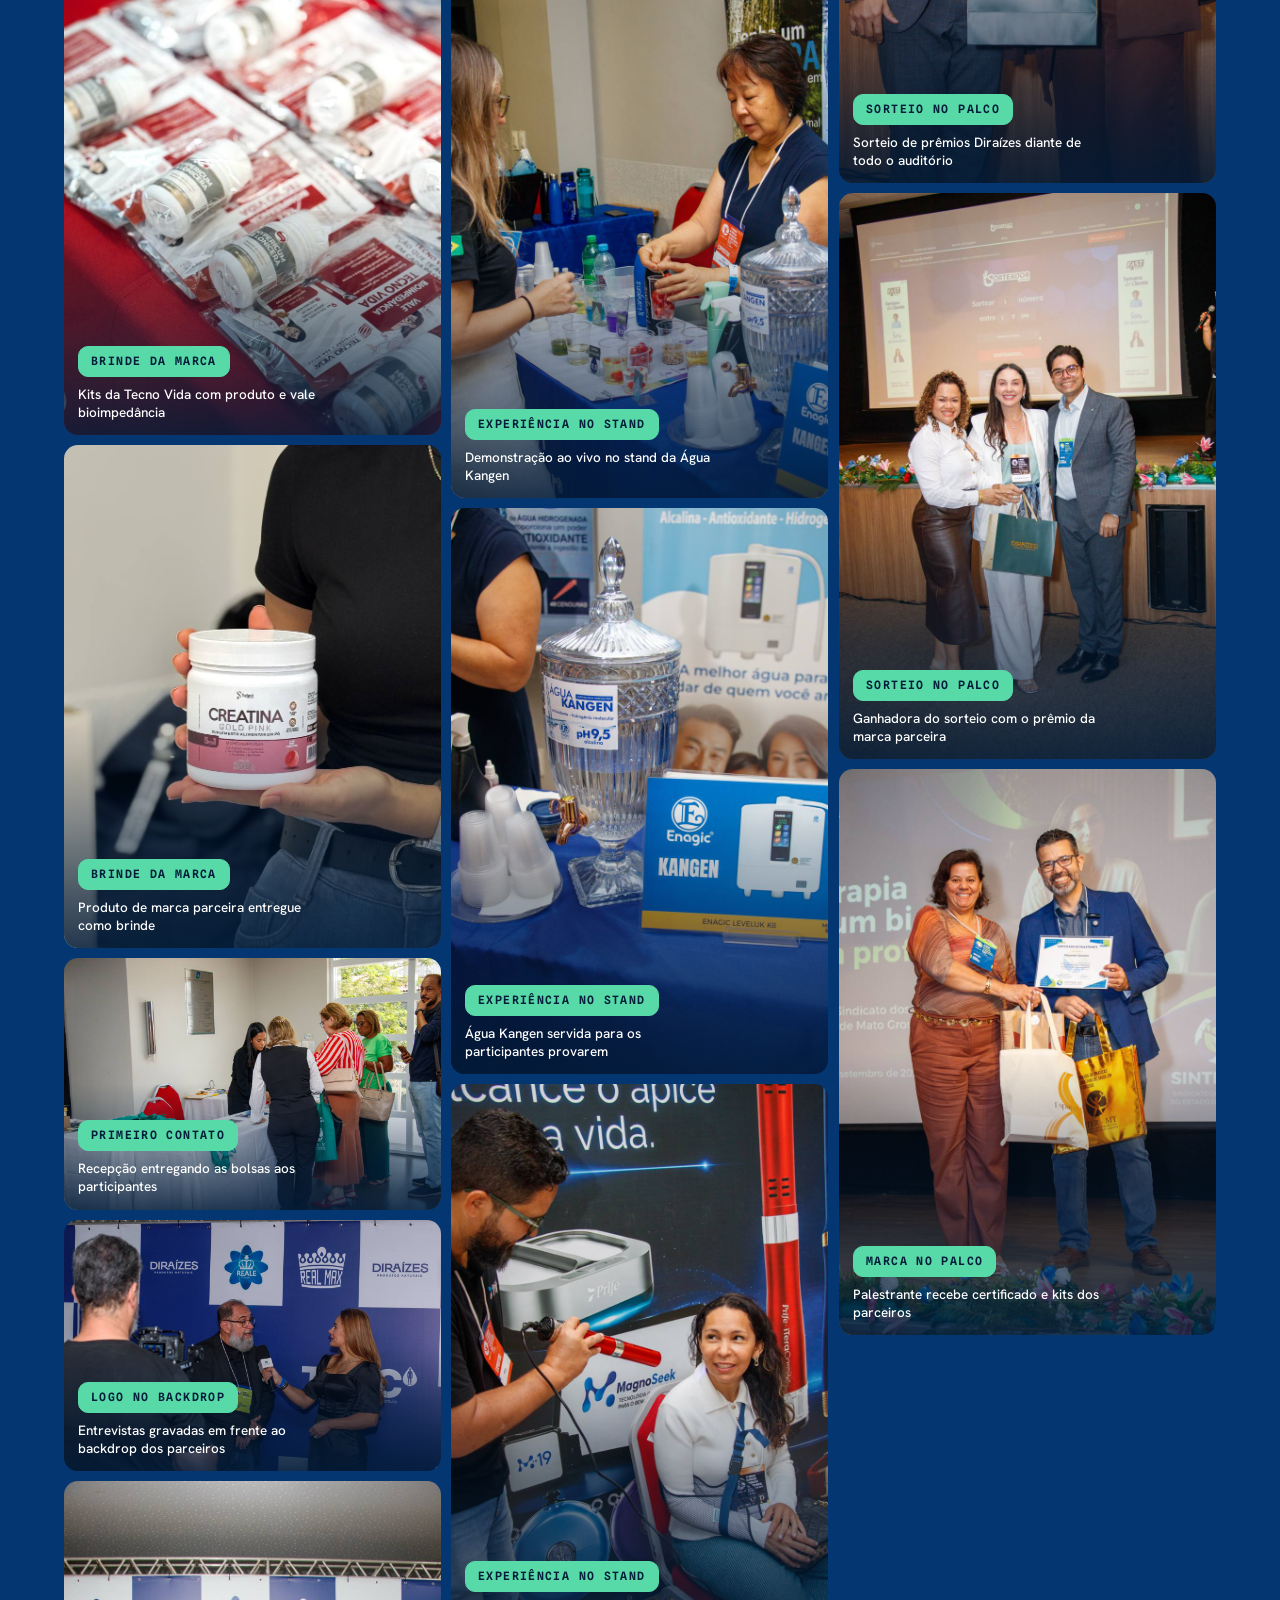
==== commit a9bc16b0: "Proposta: destaque verde em SINTER na diretoria Co-Authored-By: Claude Sonnet 5.5 <noreply@anthropic" ====
--- a/propostasinter_evento2027/index.html
+++ b/propostasinter_evento2027/index.html
@@ -1635,7 +1635,7 @@
     <div class="txt">
       <div class="team-years years"><span class="tag">Quem realiza</span><span class="tag">Gestão 2026 a 2029</span></div>
       <div>
-        <h2 class="h2">Diretoria <span class="m">do</span> SINTER.</h2>
+        <h2 class="h2">Diretoria do <span class="neon">SINTER.</span></h2>
         <p class="p" style="margin-top:18px">Uma gestão unida, focada em tecnologia e atualização, que honra o legado de quem veio antes e segue firme na valorização dos terapeutas de Mato Grosso.</p>
       </div>
       <div class="row">
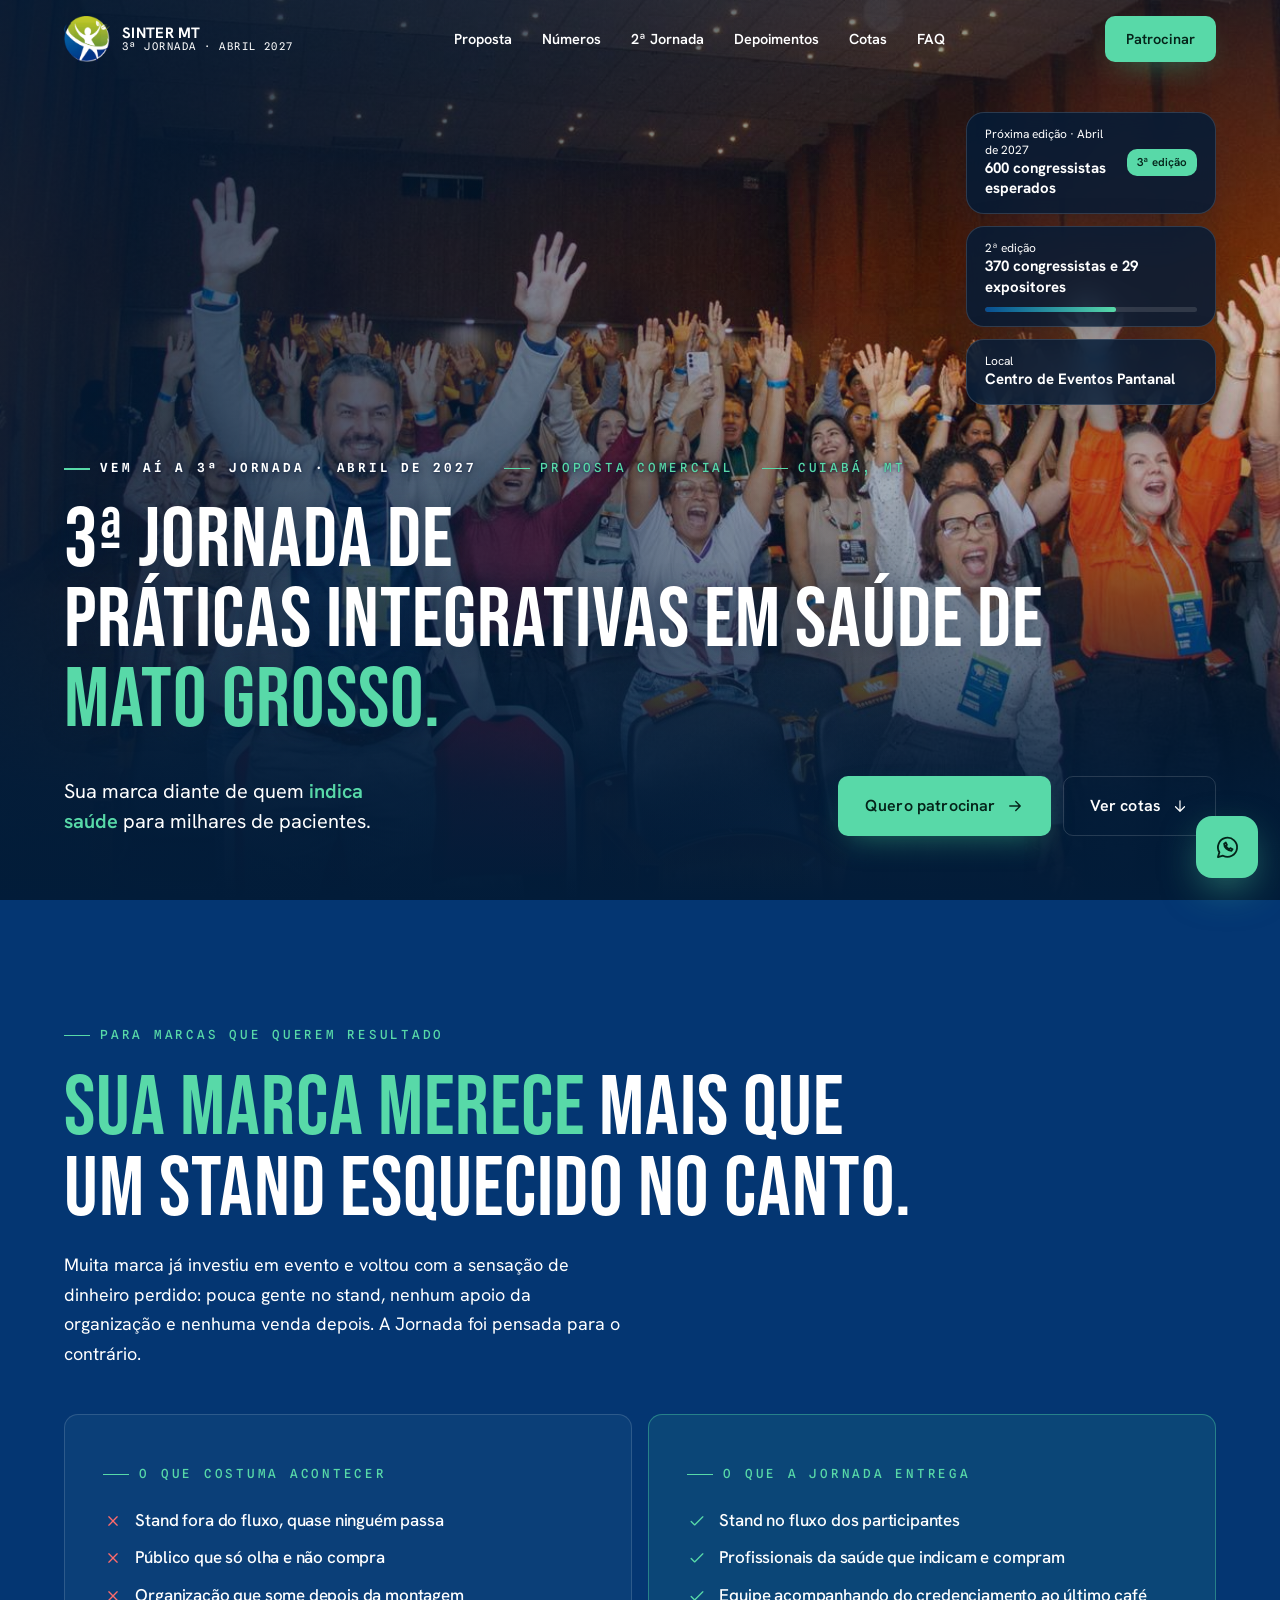
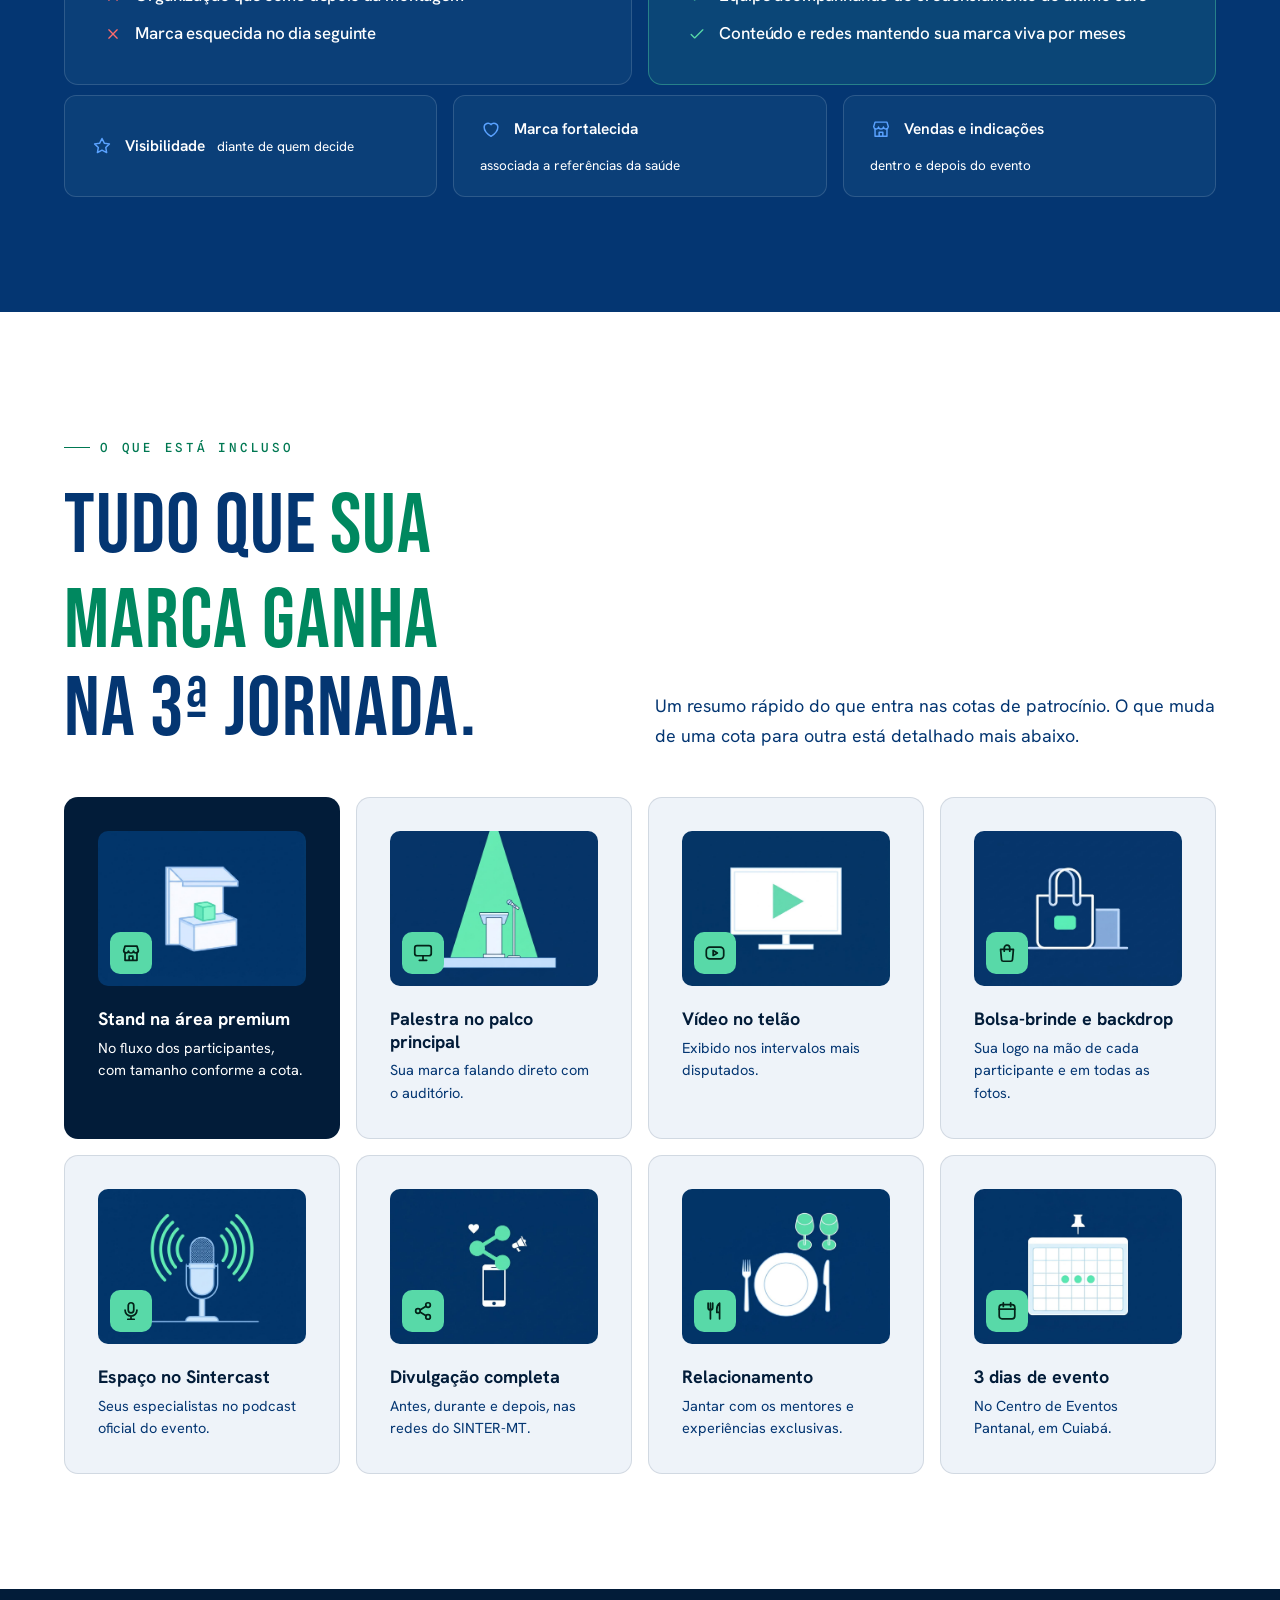
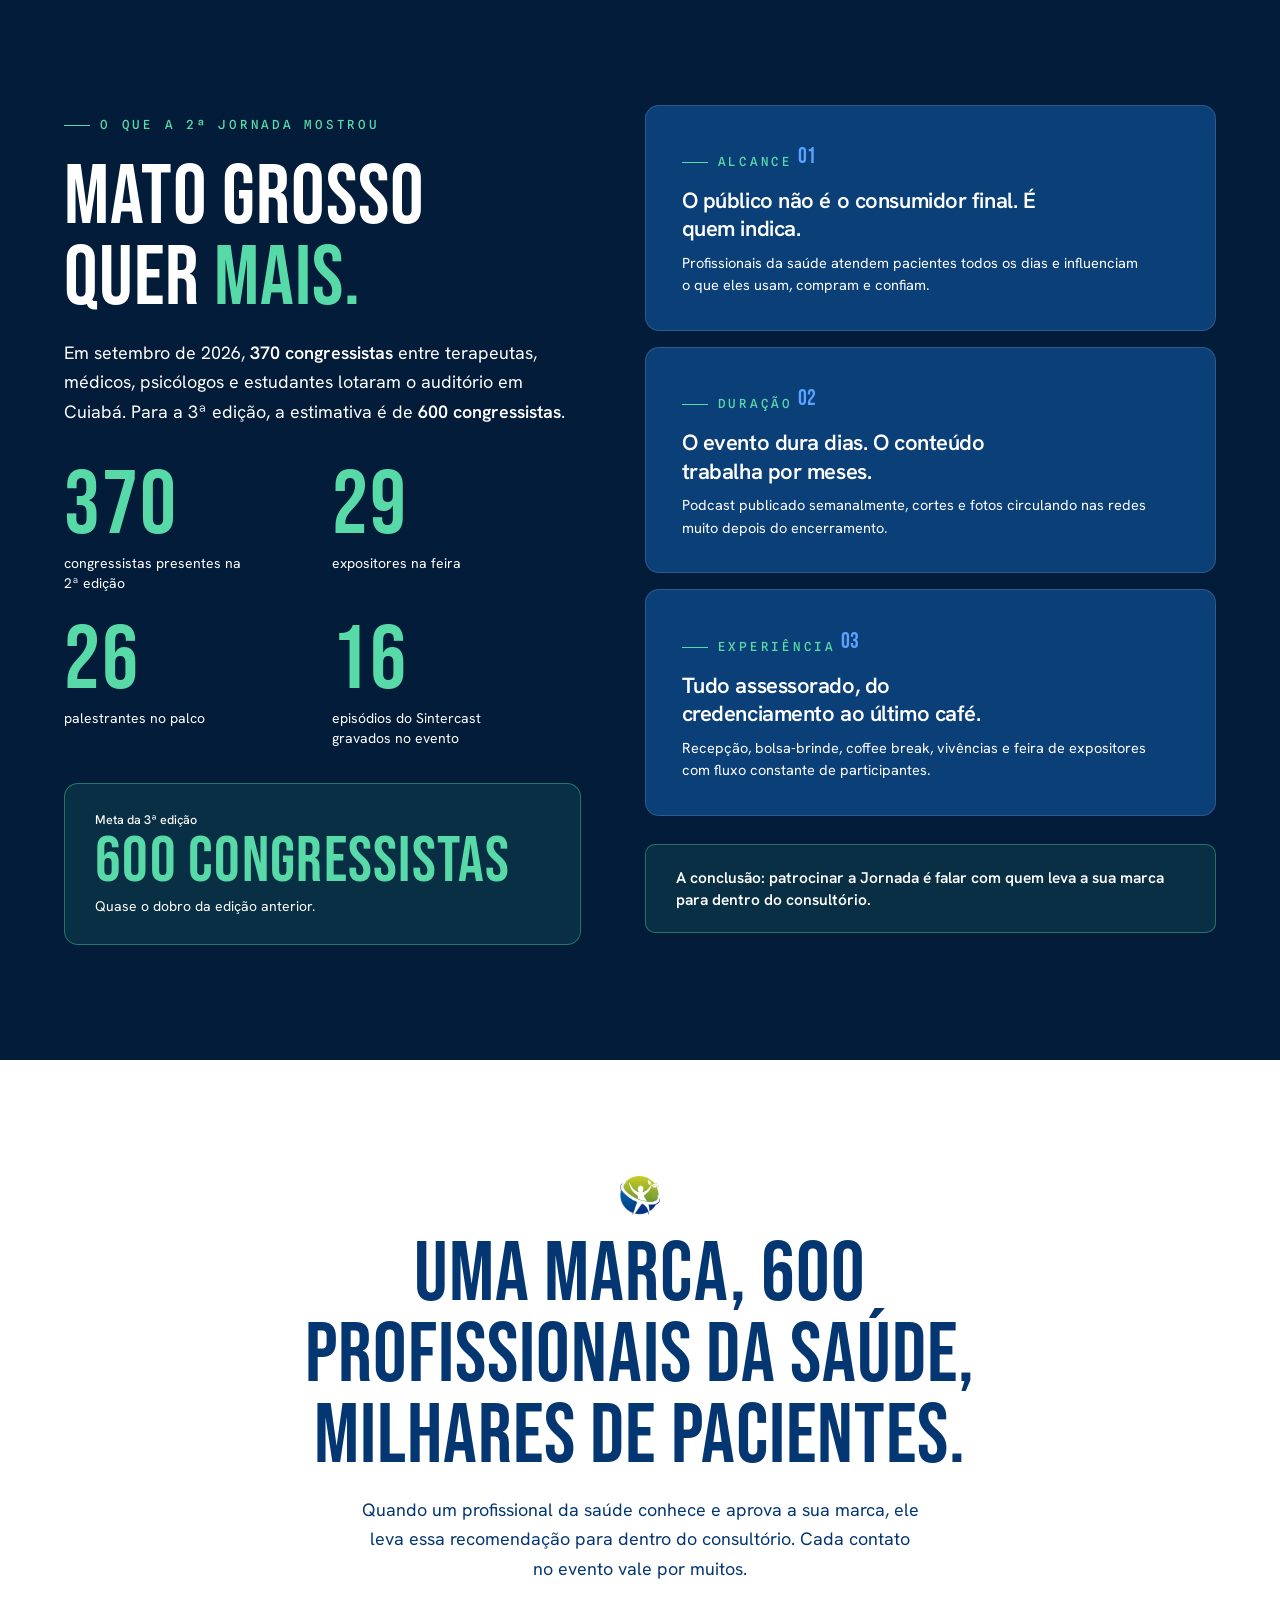
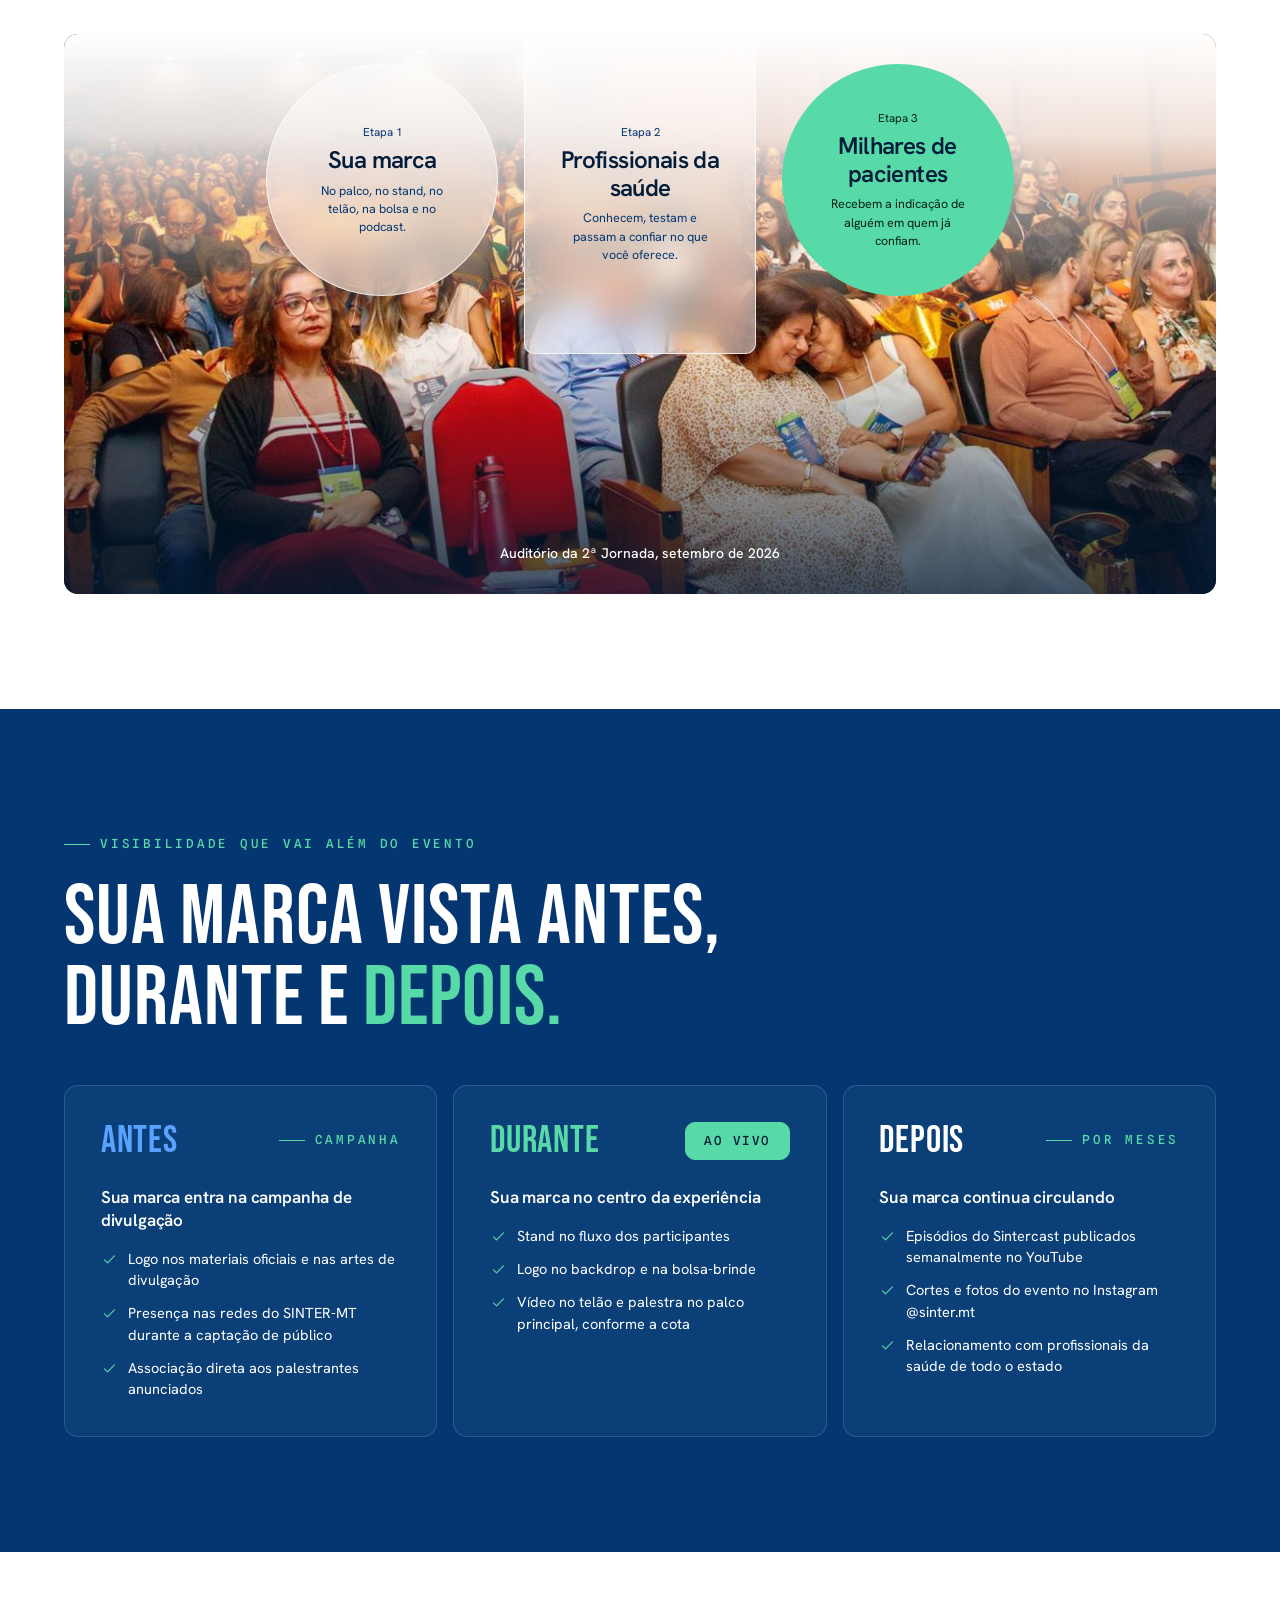
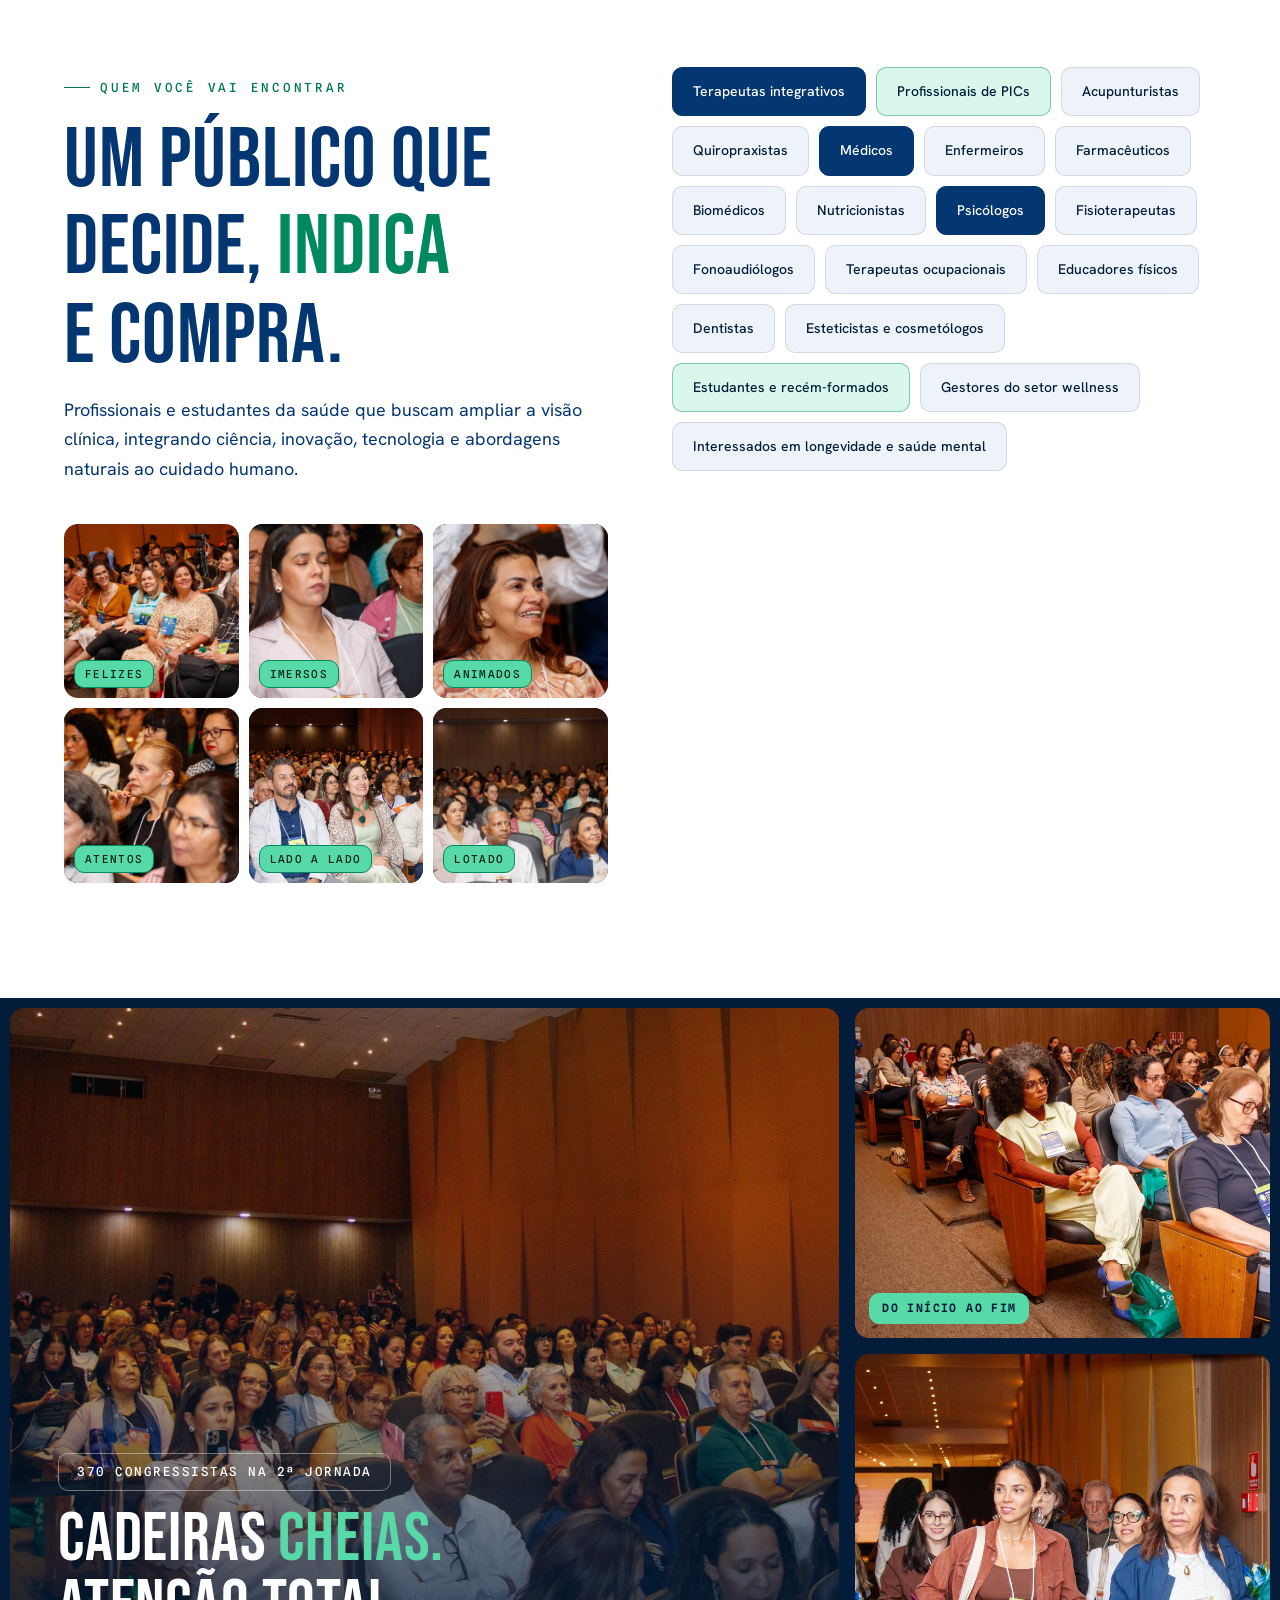
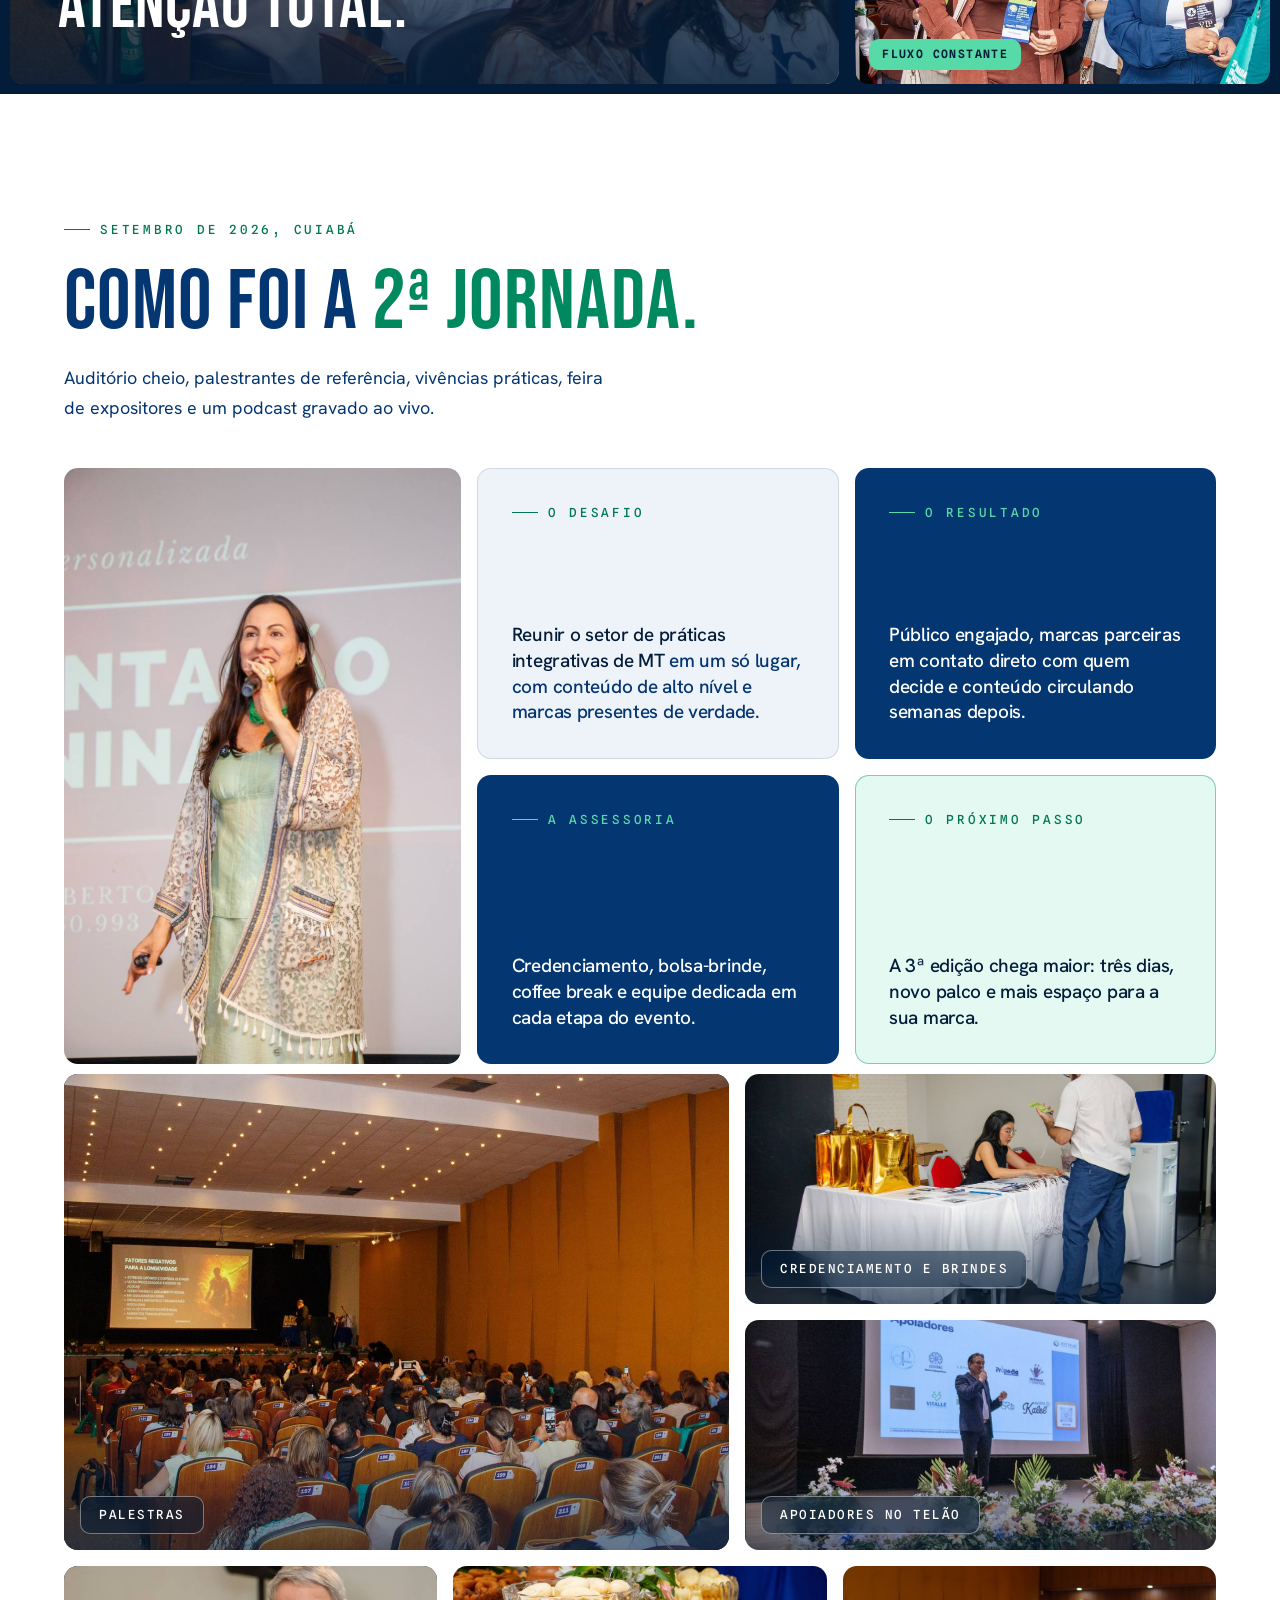
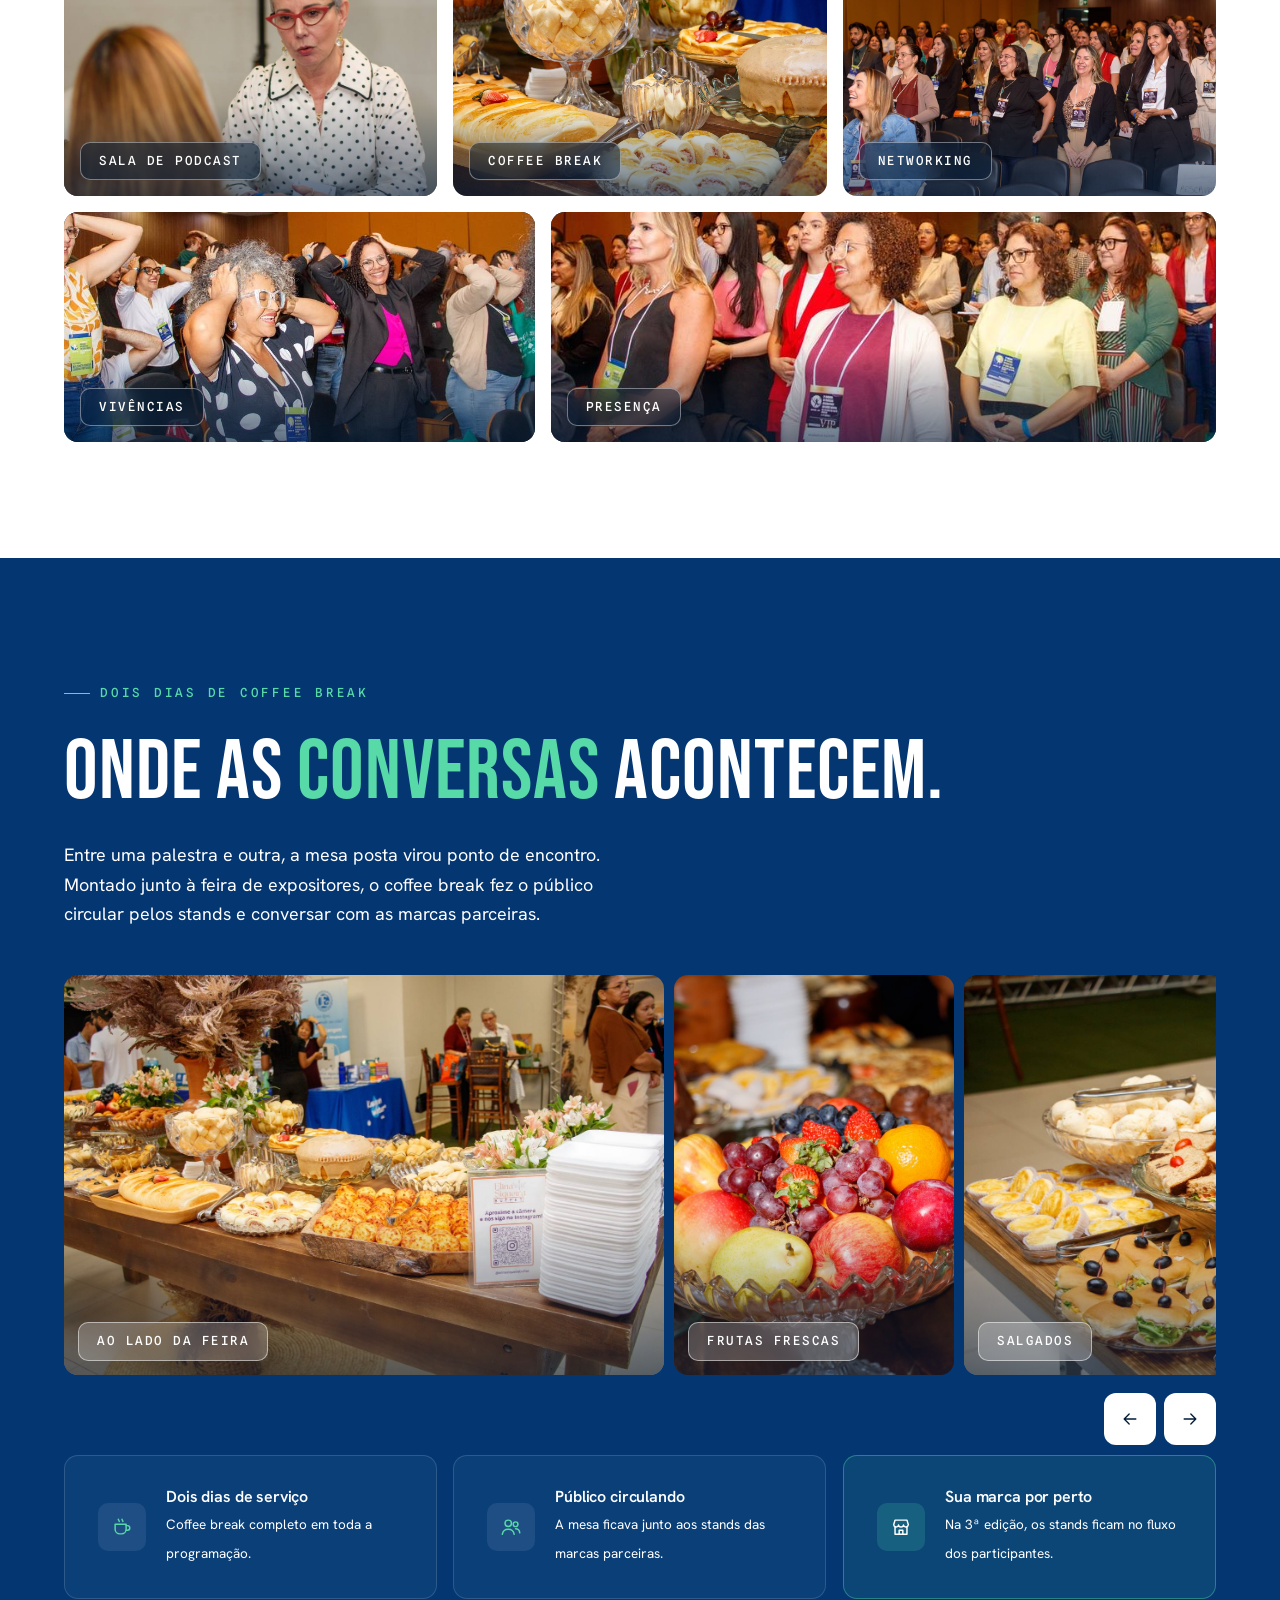
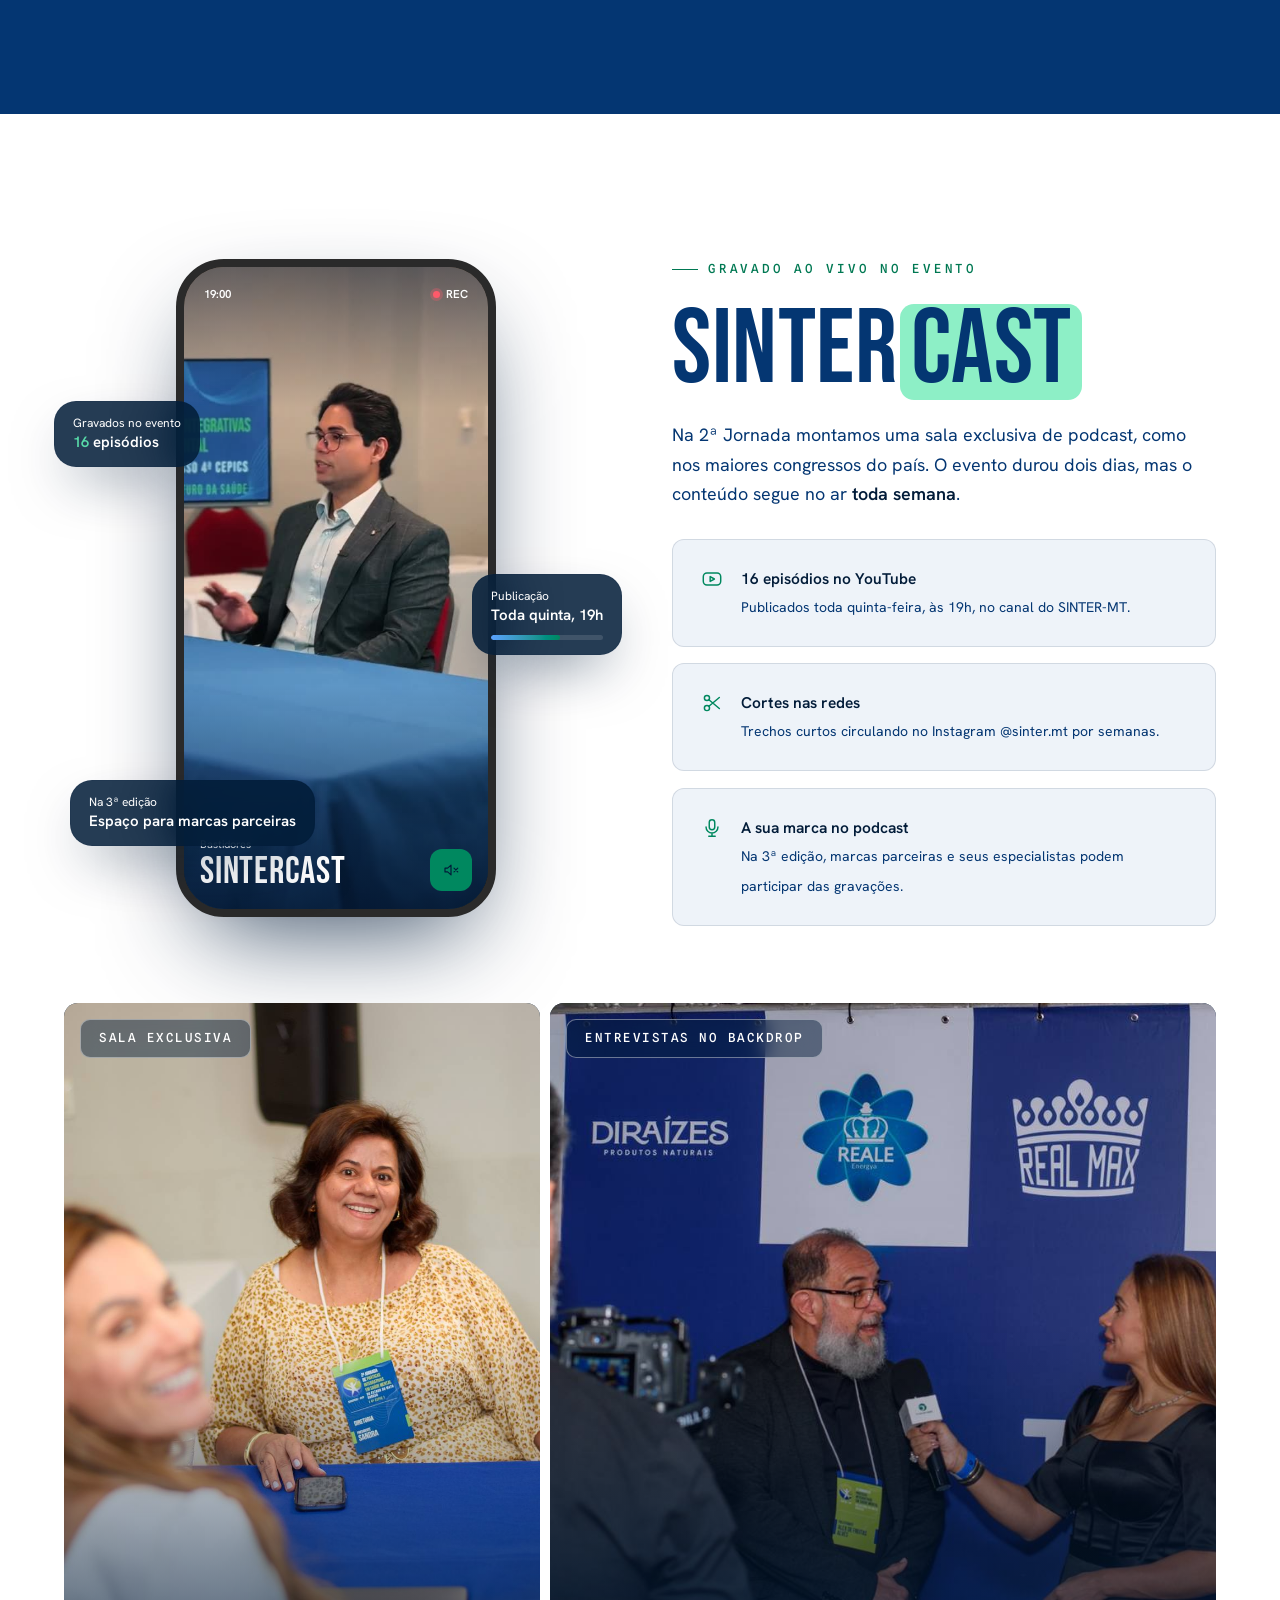
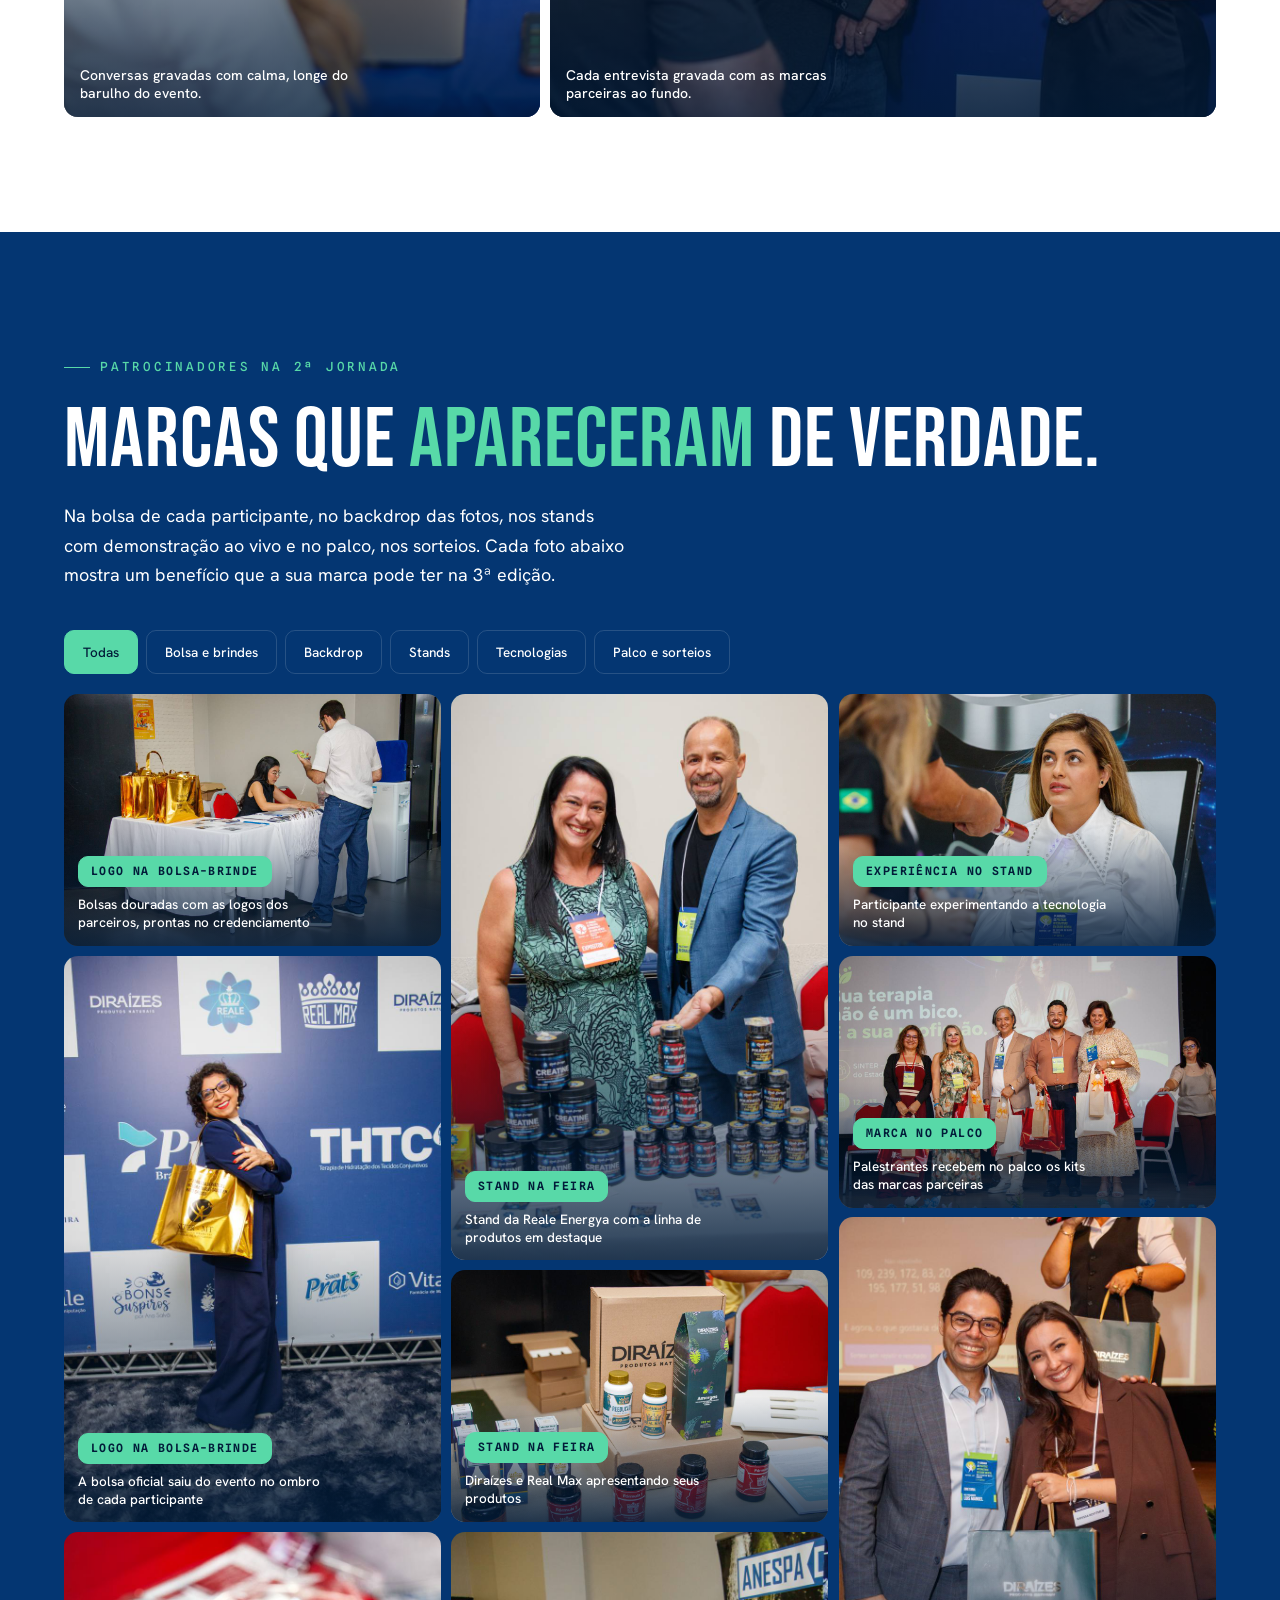
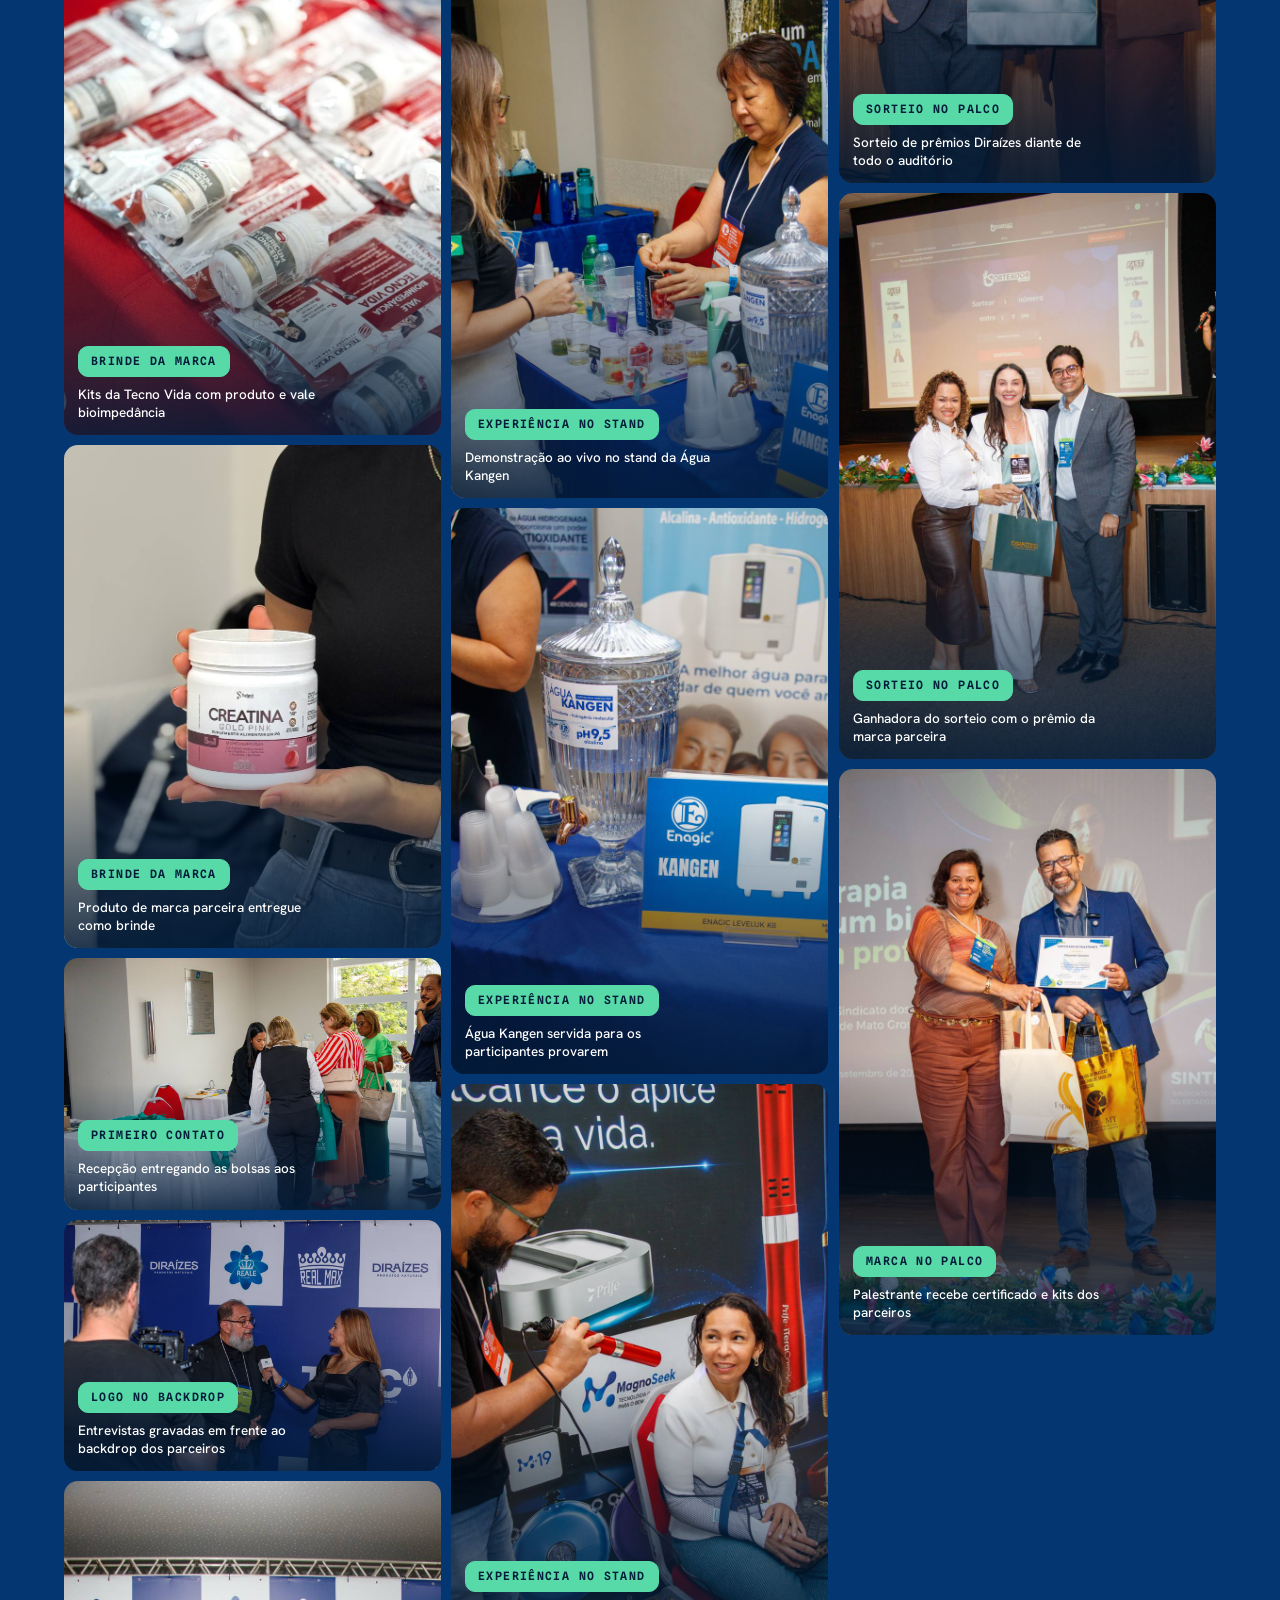
==== commit ad038aa0: "Proposta: icones simples verdes sobre as imagens dos cards de 'O que esta incluso' Co-Authored-By: C" ====
--- a/propostasinter_evento2027/index.html
+++ b/propostasinter_evento2027/index.html
@@ -1037,6 +1037,12 @@
 .ed-img{display:block;width:100%;aspect-ratio:4/3;border-radius:10px;overflow:hidden;background:#043672}
 .ed-img img{width:100%;height:100%;object-fit:cover;display:block}
 .inc-grid .ed{gap:22px;min-height:0}
+/* ED-ICONE: icone simples verde sobre a imagem de cada cartao */
+.ed-img{position:relative}
+.ed .ed-ico{position:absolute;left:12px;bottom:12px;width:42px;height:42px;border-radius:10px;background:var(--neon);color:#042319;display:grid;place-items:center}
+.panel.alt .ed .ed-ico{background:oklch(0.80 0.135 165);color:#042319}
+.ed .ed-ico .ic{width:22px;height:22px;stroke-width:1.9}
+.panel.alt .ed.feature .ed-ico,.ed.feature .ed-ico{background:oklch(0.80 0.135 165);color:#042319}
 @media(max-width:900px){body{padding:0}.panel{border-radius:0;margin:0}}
 @media(max-width:640px){.panel{padding:64px 20px}.hero{padding:112px 20px 56px}.nav{padding:12px 20px}.nav-cta{display:none!important}.nav-links{display:none}}
 </style>
@@ -1175,14 +1181,14 @@
       <p class="p">Um resumo rápido do que entra nas cotas de patrocínio. O que muda de uma cota para outra está detalhado mais abaixo.</p>
     </div>
     <div class="ed-grid inc-grid">
-      <div class="ed feature"><div class="top"><span class="ed-img"><img src="img/incluso/stand.jpg" alt="Ilustração de um stand de feira" loading="lazy"></span></div><div><h3>Stand na área premium</h3><p>No fluxo dos participantes, com tamanho conforme a cota.</p></div></div>
-      <div class="ed"><div class="top"><span class="ed-img"><img src="img/incluso/palco.jpg" alt="Ilustração de um palco com microfone" loading="lazy"></span></div><div><h3>Palestra no palco principal</h3><p>Sua marca falando direto com o auditório.</p></div></div>
-      <div class="ed"><div class="top"><span class="ed-img"><img src="img/incluso/telao.jpg" alt="Ilustração de um telão com botão de play" loading="lazy"></span></div><div><h3>Vídeo no telão</h3><p>Exibido nos intervalos mais disputados.</p></div></div>
-      <div class="ed"><div class="top"><span class="ed-img"><img src="img/incluso/bolsa.jpg" alt="Ilustração de uma bolsa-brinde" loading="lazy"></span></div><div><h3>Bolsa-brinde e backdrop</h3><p>Sua logo na mão de cada participante e em todas as fotos.</p></div></div>
-      <div class="ed"><div class="top"><span class="ed-img"><img src="img/incluso/sintercast.jpg" alt="Ilustração de um microfone de podcast" loading="lazy"></span></div><div><h3>Espaço no Sintercast</h3><p>Seus especialistas no podcast oficial do evento.</p></div></div>
-      <div class="ed"><div class="top"><span class="ed-img"><img src="img/incluso/divulgacao.jpg" alt="Ilustração de compartilhamento nas redes sociais" loading="lazy"></span></div><div><h3>Divulgação completa</h3><p>Antes, durante e depois, nas redes do SINTER-MT.</p></div></div>
-      <div class="ed"><div class="top"><span class="ed-img"><img src="img/incluso/jantar.jpg" alt="Ilustração de uma mesa de jantar" loading="lazy"></span></div><div><h3>Relacionamento</h3><p>Jantar com os mentores e experiências exclusivas.</p></div></div>
-      <div class="ed"><div class="top"><span class="ed-img"><img src="img/incluso/evento.jpg" alt="Ilustração de um calendário de três dias" loading="lazy"></span></div><div><h3>3 dias de evento</h3><p>No Centro de Eventos Pantanal, em Cuiabá.</p></div></div>
+      <div class="ed feature"><div class="top"><span class="ed-img"><img src="img/incluso/stand.jpg" alt="Ilustração de um stand de feira" loading="lazy"><span class="icb ed-ico"><svg class="ic"><use href="#i-store"/></svg></span></span></div><div><h3>Stand na área premium</h3><p>No fluxo dos participantes, com tamanho conforme a cota.</p></div></div>
+      <div class="ed"><div class="top"><span class="ed-img"><img src="img/incluso/palco.jpg" alt="Ilustração de um palco com microfone" loading="lazy"><span class="icb ed-ico"><svg class="ic"><use href="#i-stage"/></svg></span></span></div><div><h3>Palestra no palco principal</h3><p>Sua marca falando direto com o auditório.</p></div></div>
+      <div class="ed"><div class="top"><span class="ed-img"><img src="img/incluso/telao.jpg" alt="Ilustração de um telão com botão de play" loading="lazy"><span class="icb ed-ico"><svg class="ic"><use href="#i-yt"/></svg></span></span></div><div><h3>Vídeo no telão</h3><p>Exibido nos intervalos mais disputados.</p></div></div>
+      <div class="ed"><div class="top"><span class="ed-img"><img src="img/incluso/bolsa.jpg" alt="Ilustração de uma bolsa-brinde" loading="lazy"><span class="icb ed-ico"><svg class="ic"><use href="#i-bag"/></svg></span></span></div><div><h3>Bolsa-brinde e backdrop</h3><p>Sua logo na mão de cada participante e em todas as fotos.</p></div></div>
+      <div class="ed"><div class="top"><span class="ed-img"><img src="img/incluso/sintercast.jpg" alt="Ilustração de um microfone de podcast" loading="lazy"><span class="icb ed-ico"><svg class="ic"><use href="#i-mic"/></svg></span></span></div><div><h3>Espaço no Sintercast</h3><p>Seus especialistas no podcast oficial do evento.</p></div></div>
+      <div class="ed"><div class="top"><span class="ed-img"><img src="img/incluso/divulgacao.jpg" alt="Ilustração de compartilhamento nas redes sociais" loading="lazy"><span class="icb ed-ico"><svg class="ic"><use href="#i-share"/></svg></span></span></div><div><h3>Divulgação completa</h3><p>Antes, durante e depois, nas redes do SINTER-MT.</p></div></div>
+      <div class="ed"><div class="top"><span class="ed-img"><img src="img/incluso/jantar.jpg" alt="Ilustração de uma mesa de jantar" loading="lazy"><span class="icb ed-ico"><svg class="ic"><use href="#i-dinner"/></svg></span></span></div><div><h3>Relacionamento</h3><p>Jantar com os mentores e experiências exclusivas.</p></div></div>
+      <div class="ed"><div class="top"><span class="ed-img"><img src="img/incluso/evento.jpg" alt="Ilustração de um calendário de três dias" loading="lazy"><span class="icb ed-ico"><svg class="ic"><use href="#i-cal"/></svg></span></span></div><div><h3>3 dias de evento</h3><p>No Centro de Eventos Pantanal, em Cuiabá.</p></div></div>
     </div>
   </div>
 </section>
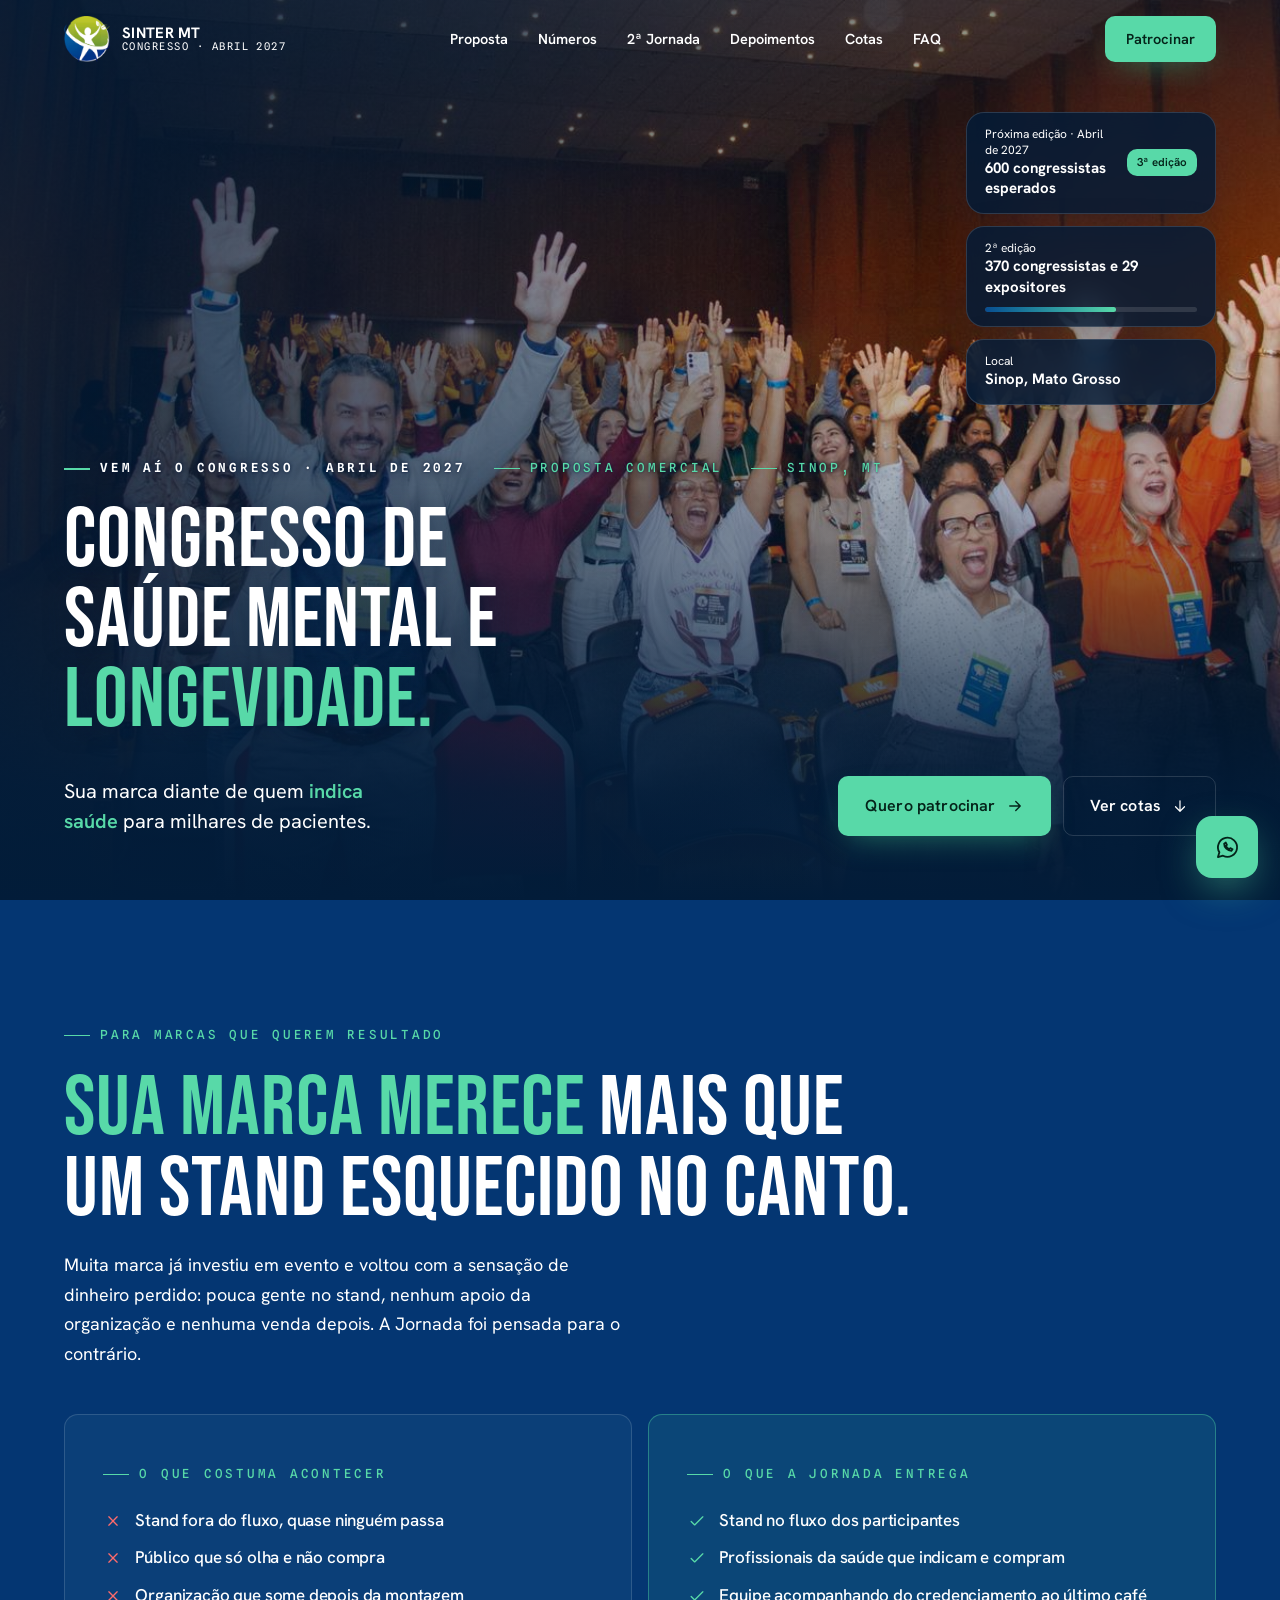
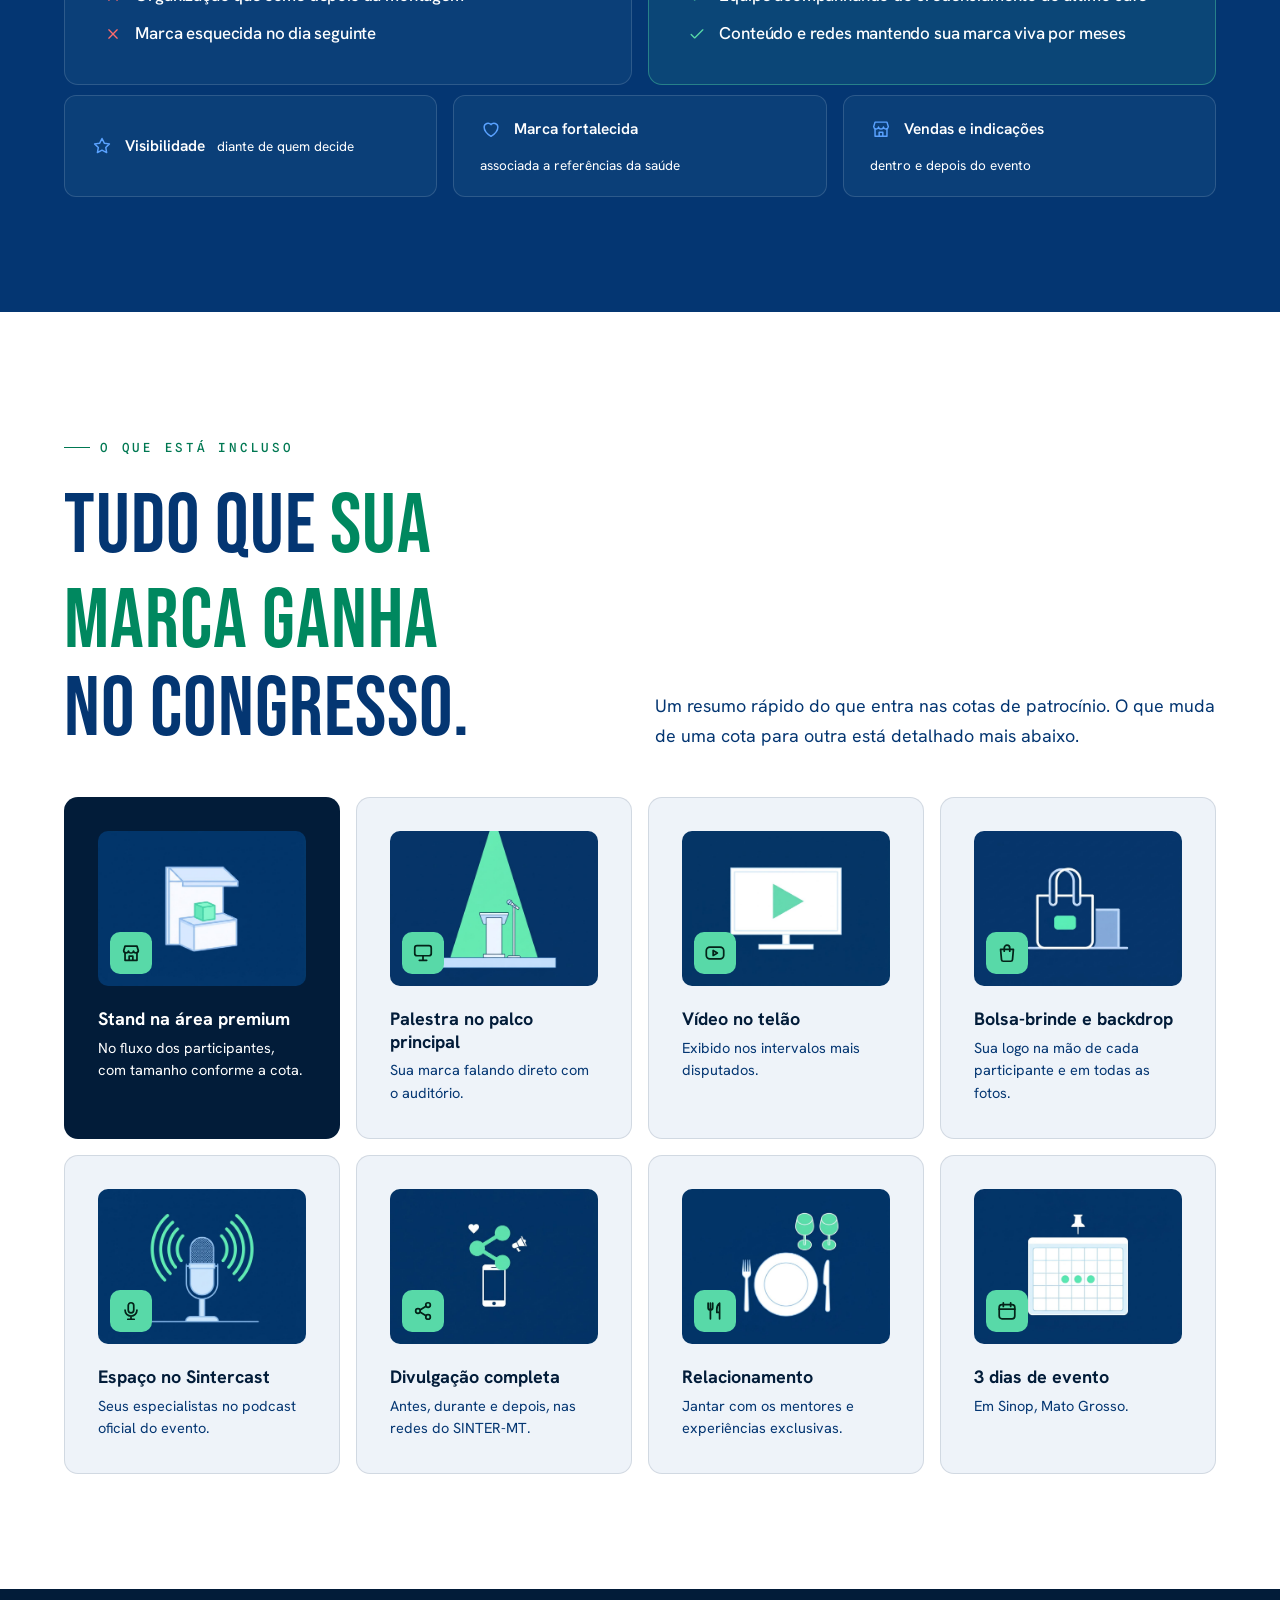
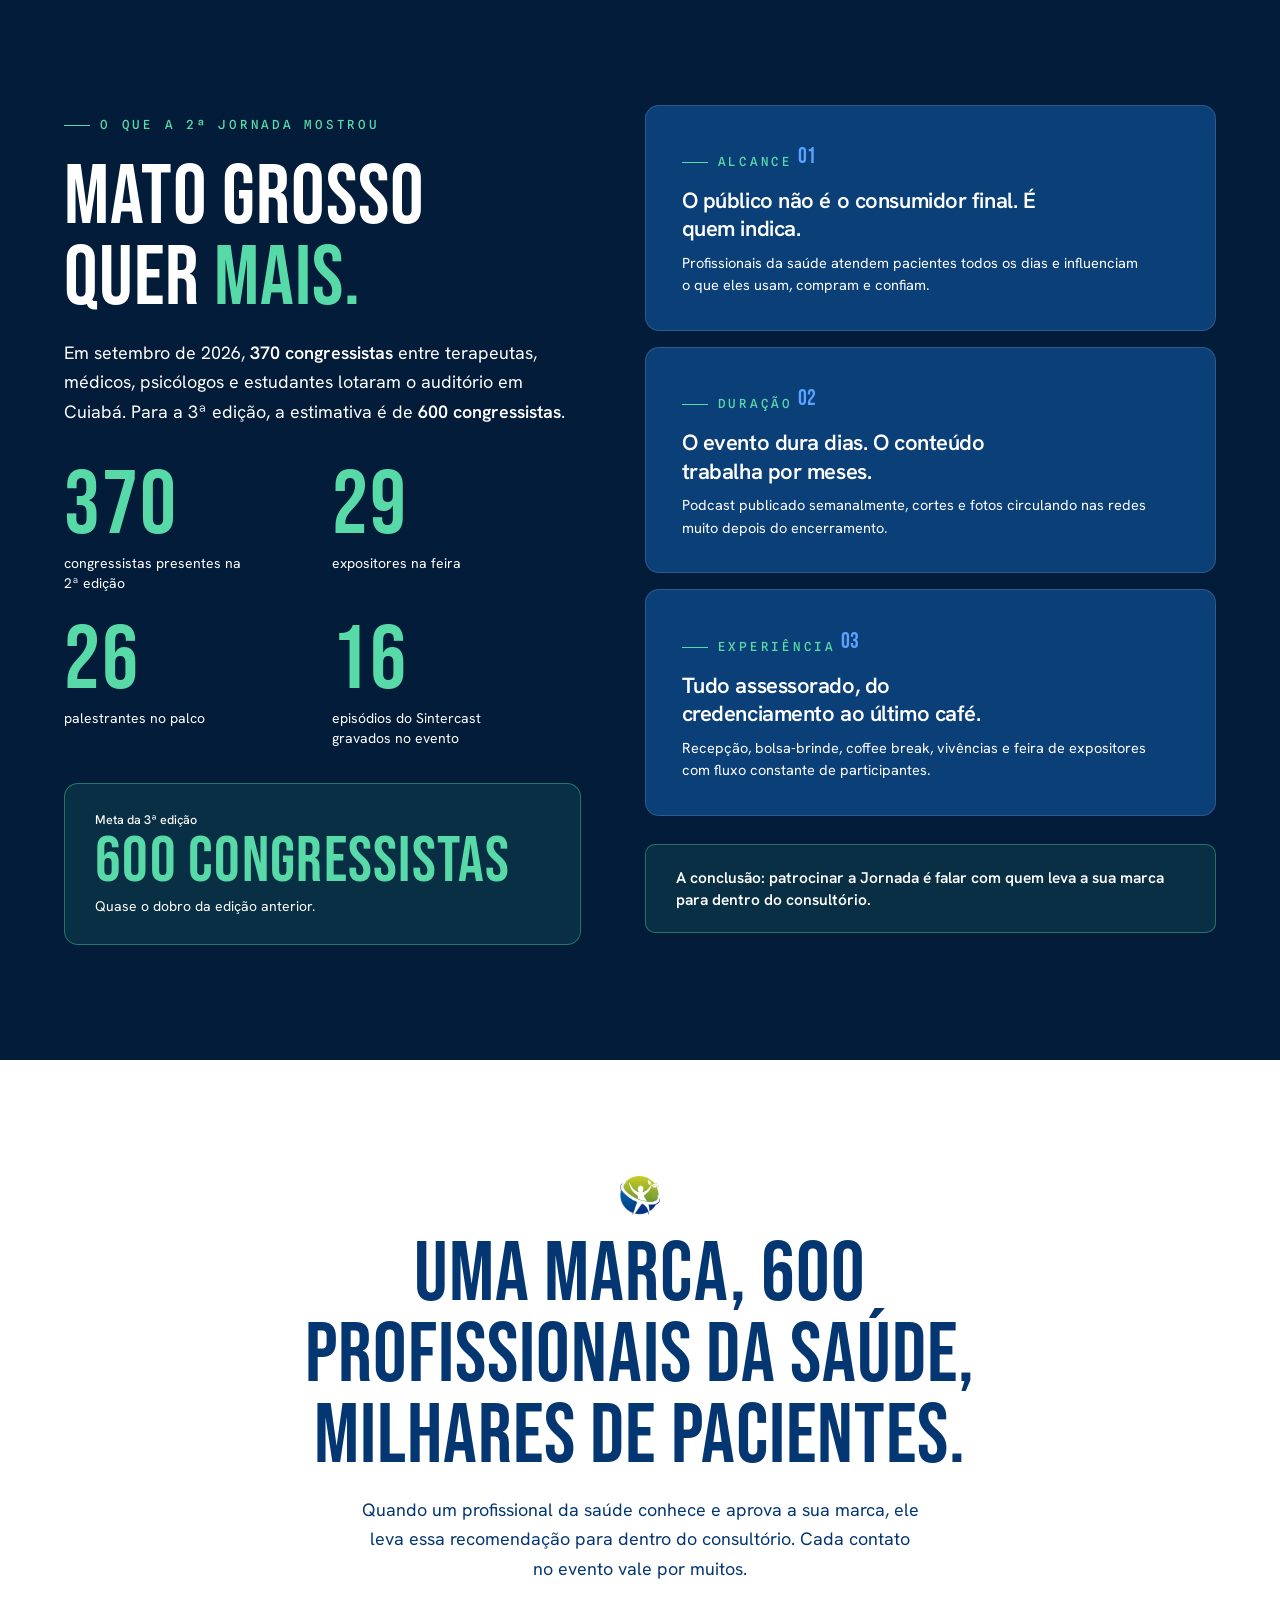
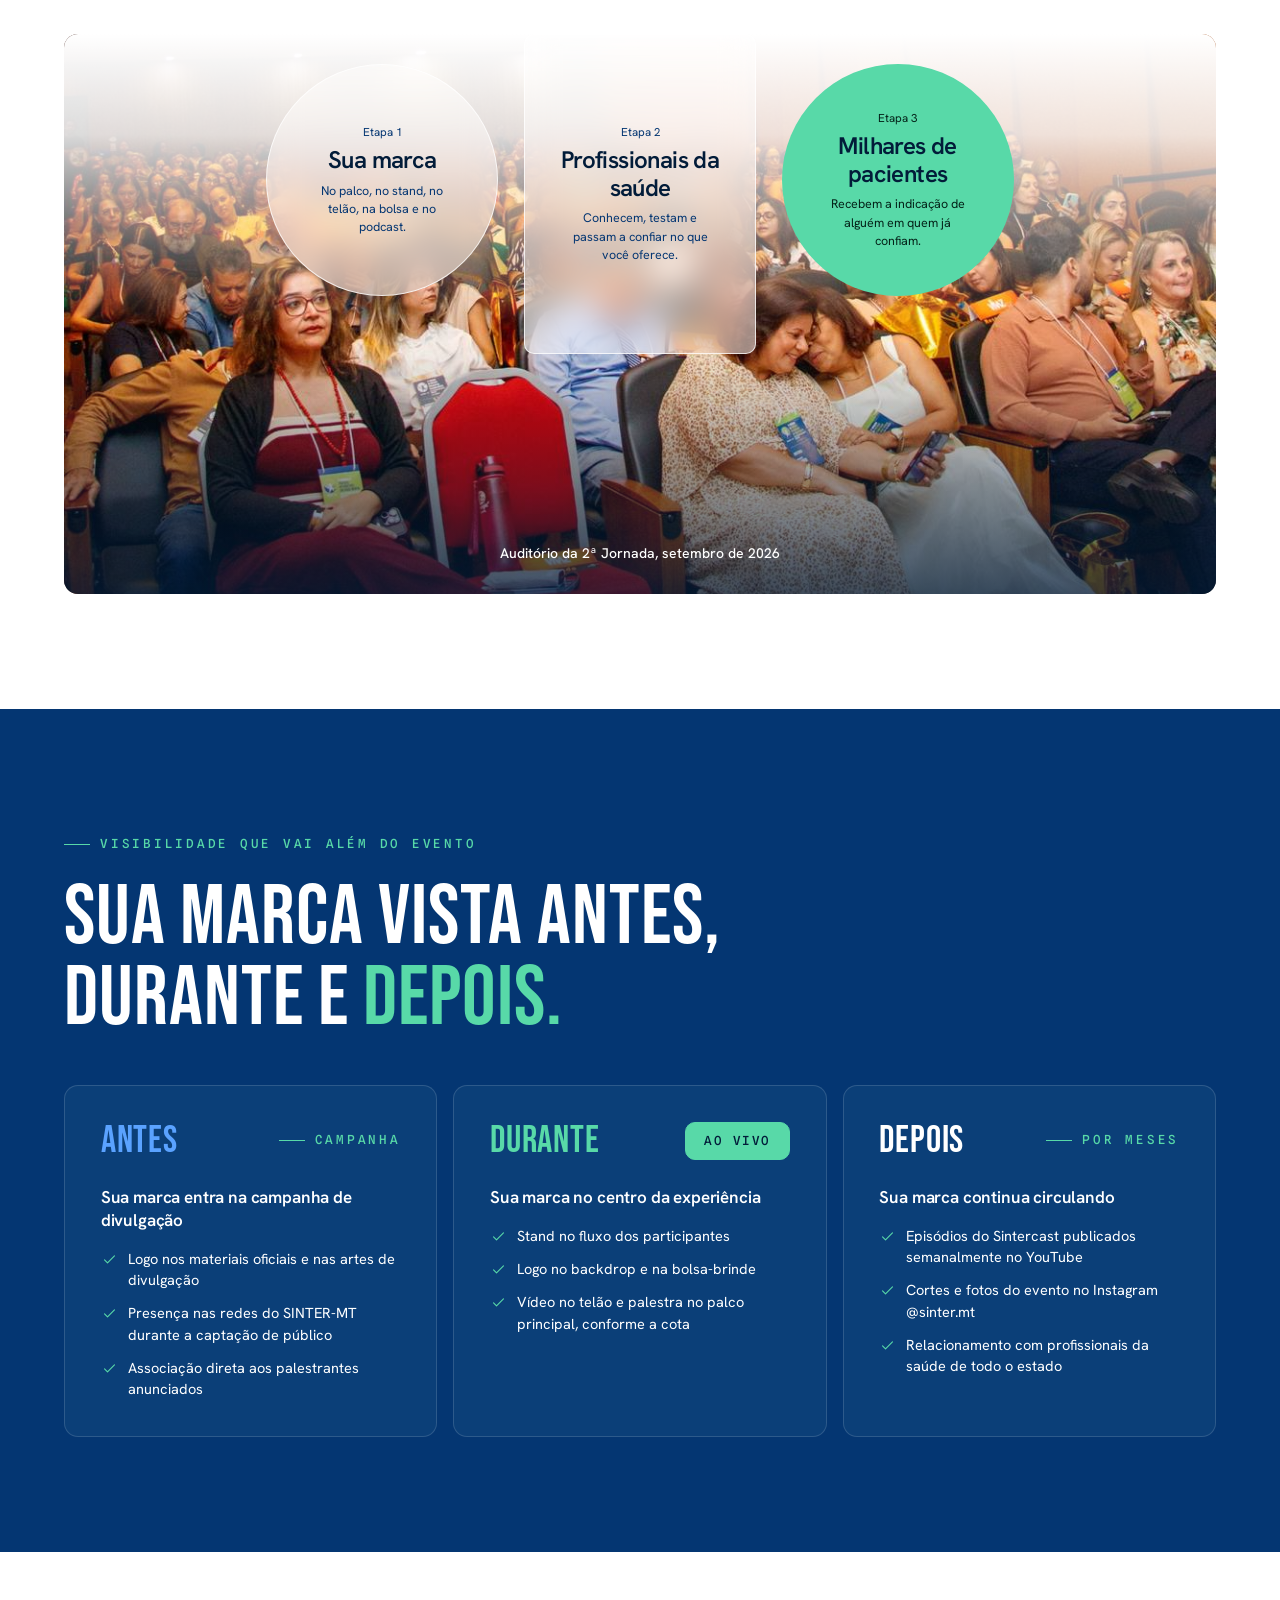
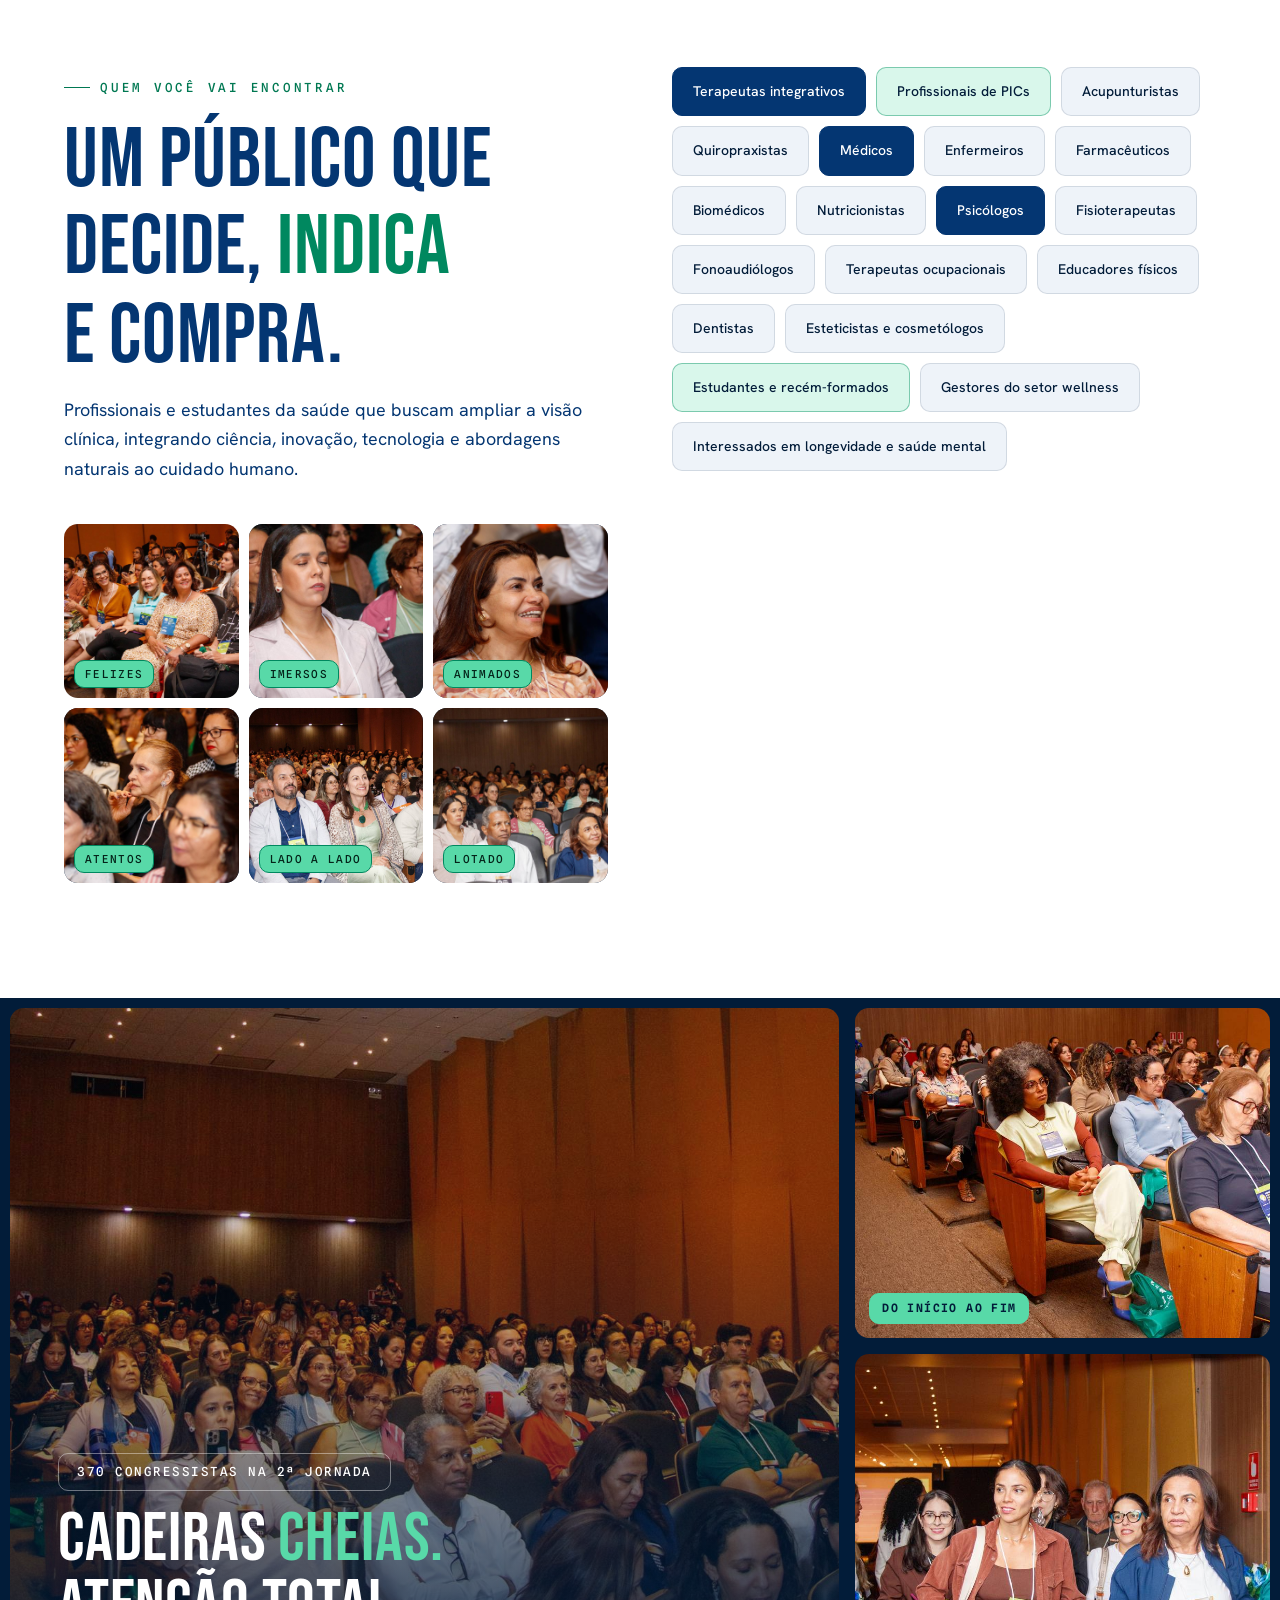
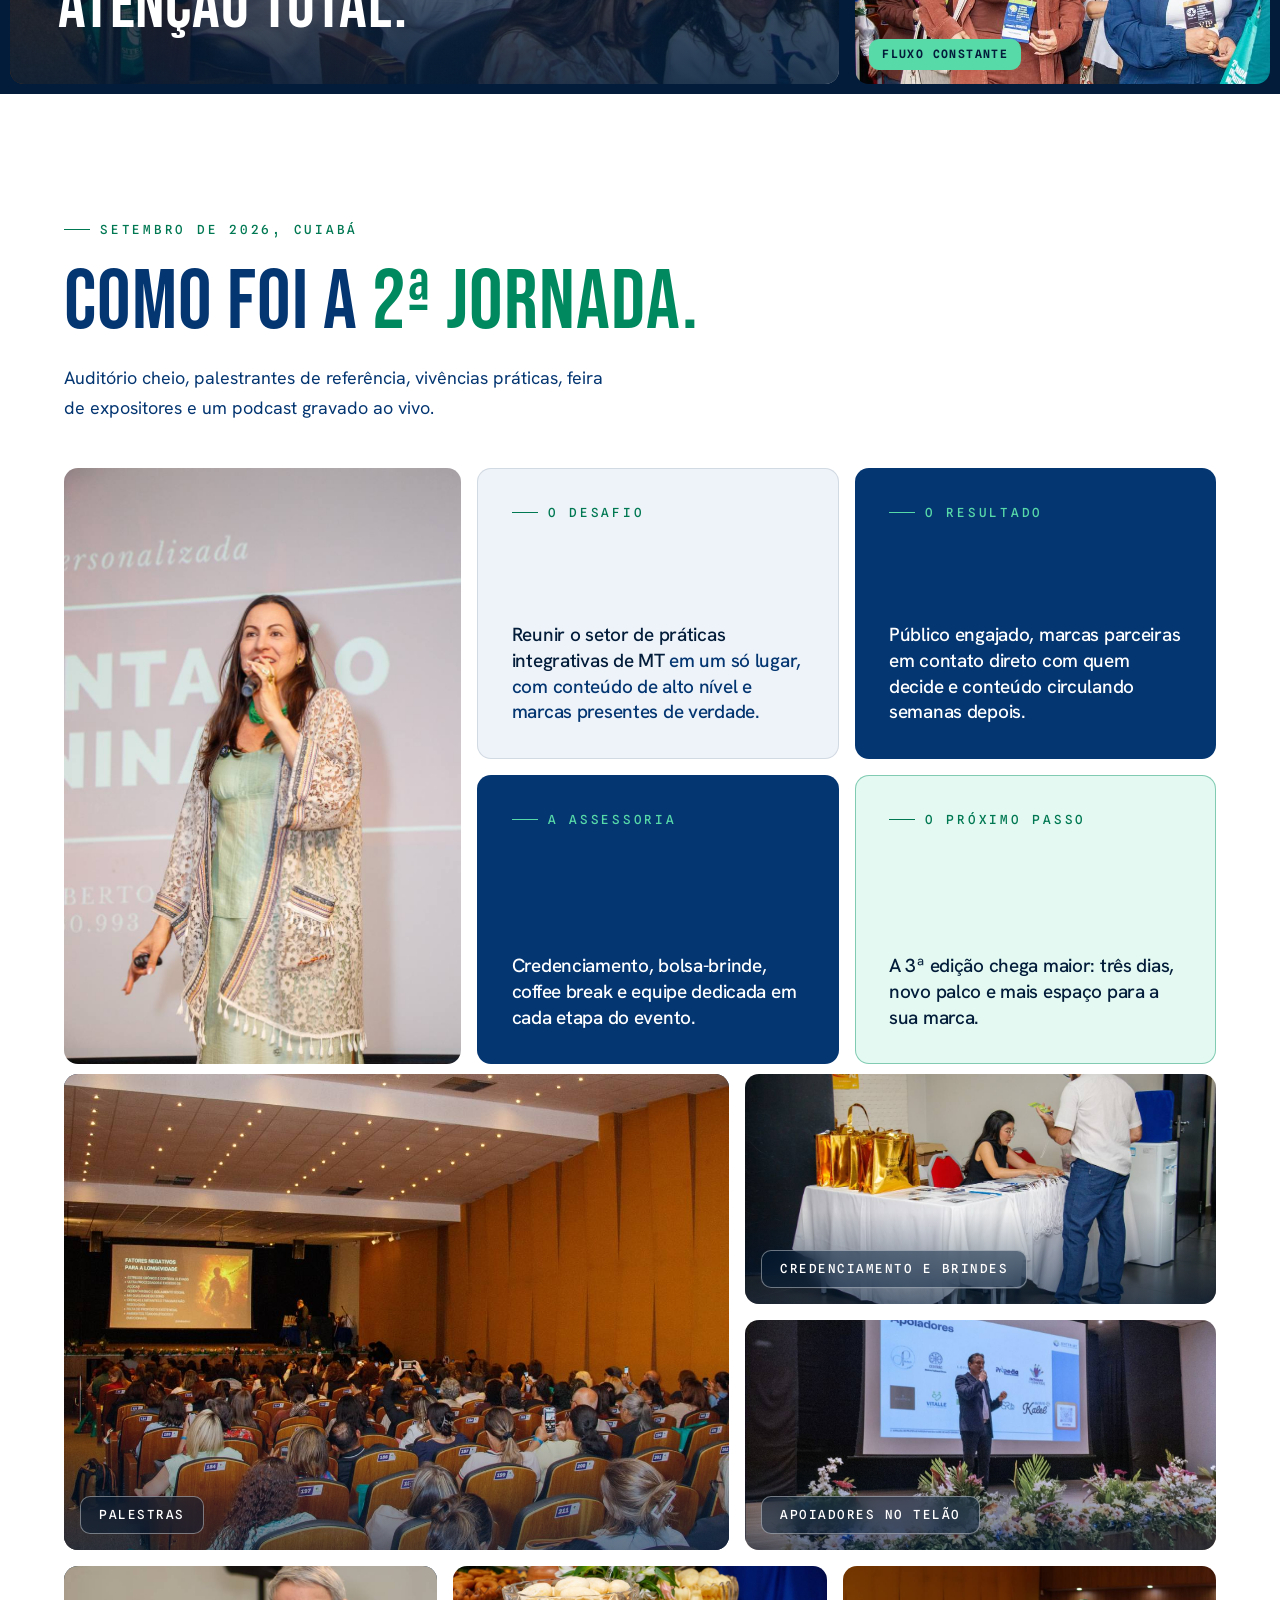
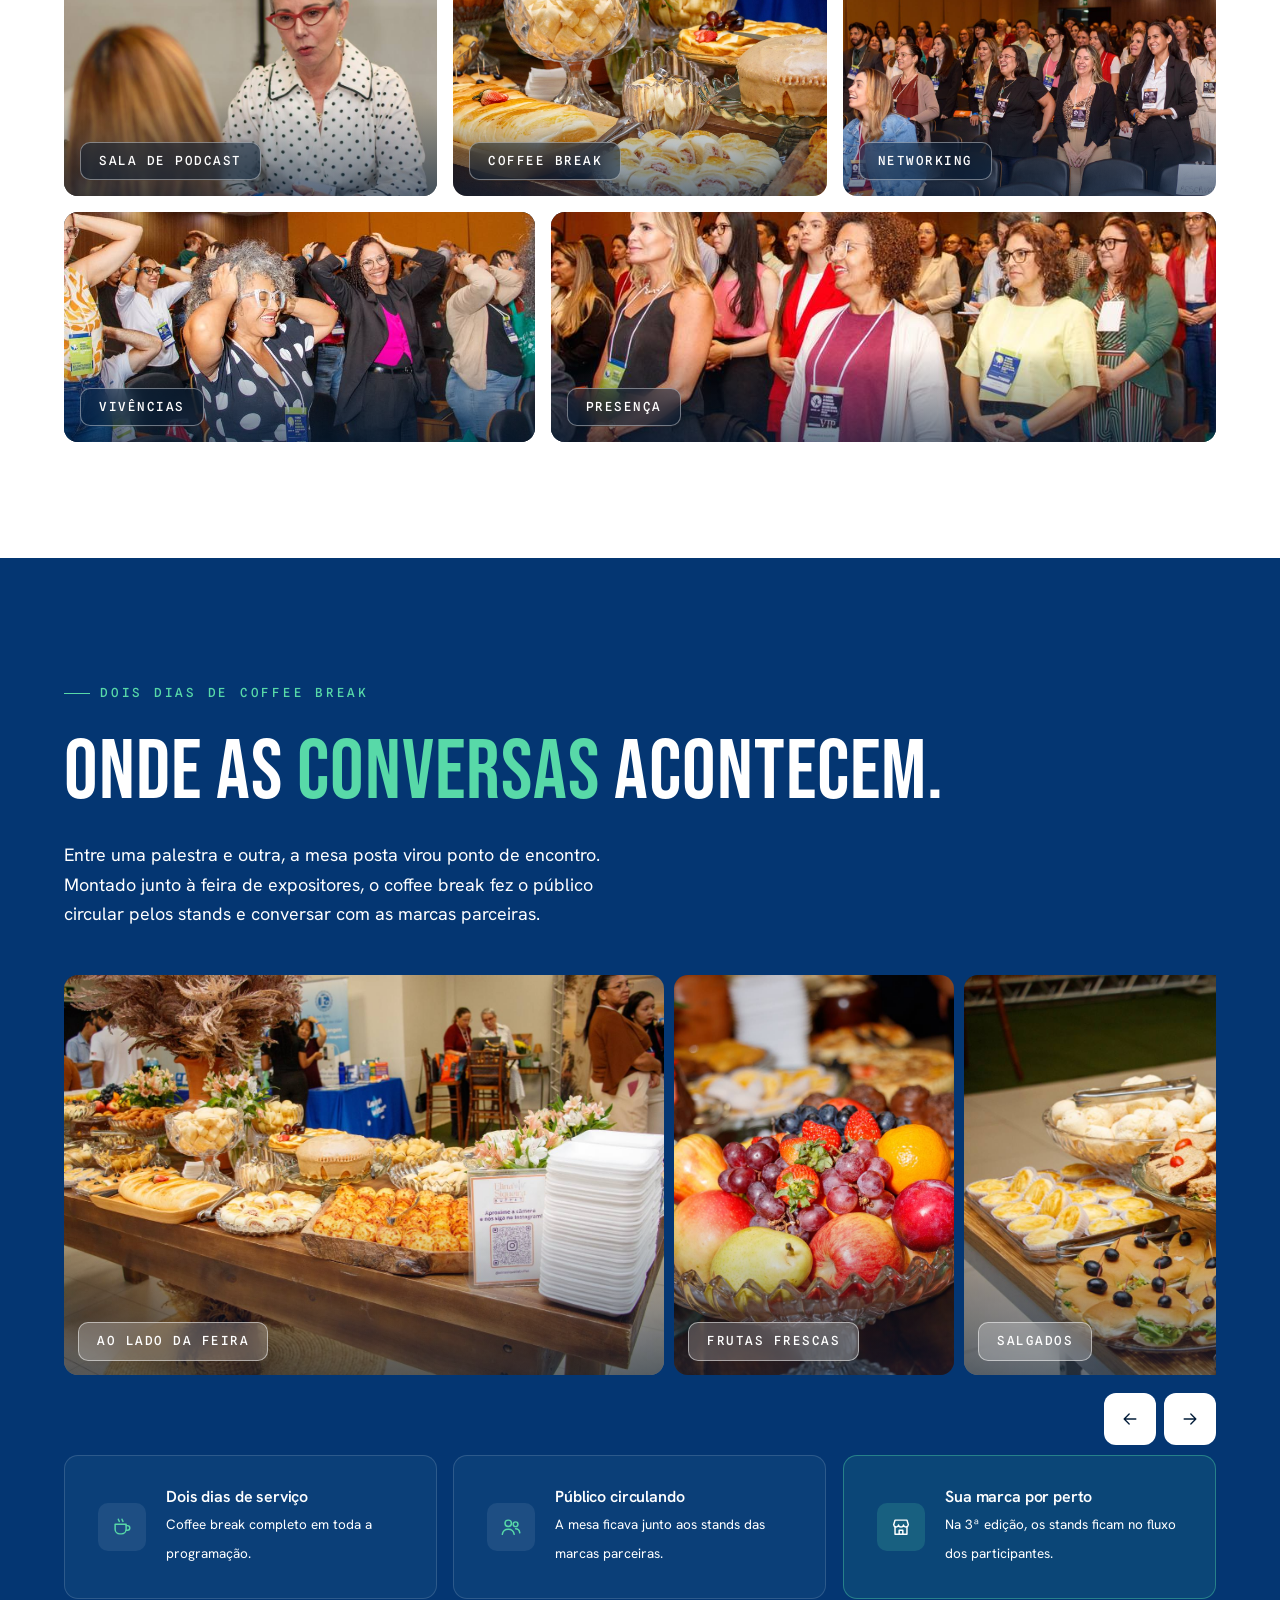
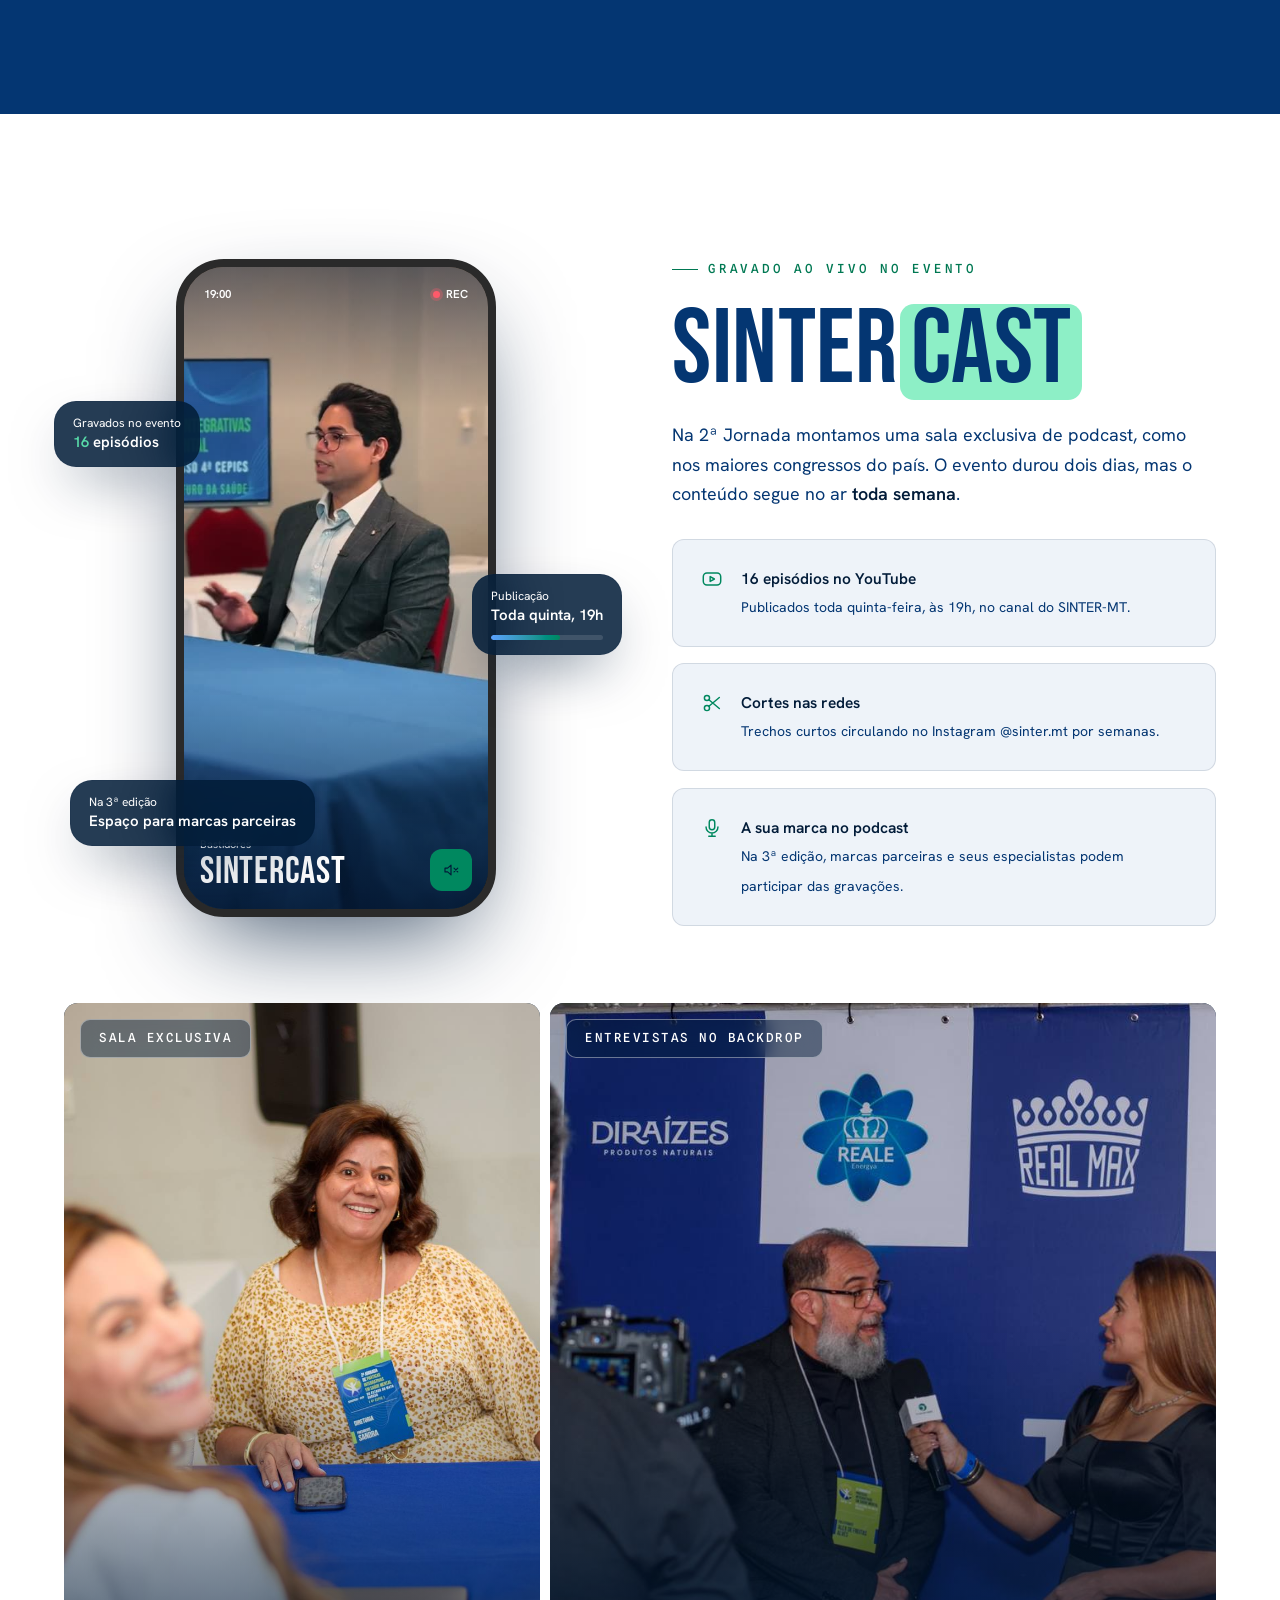
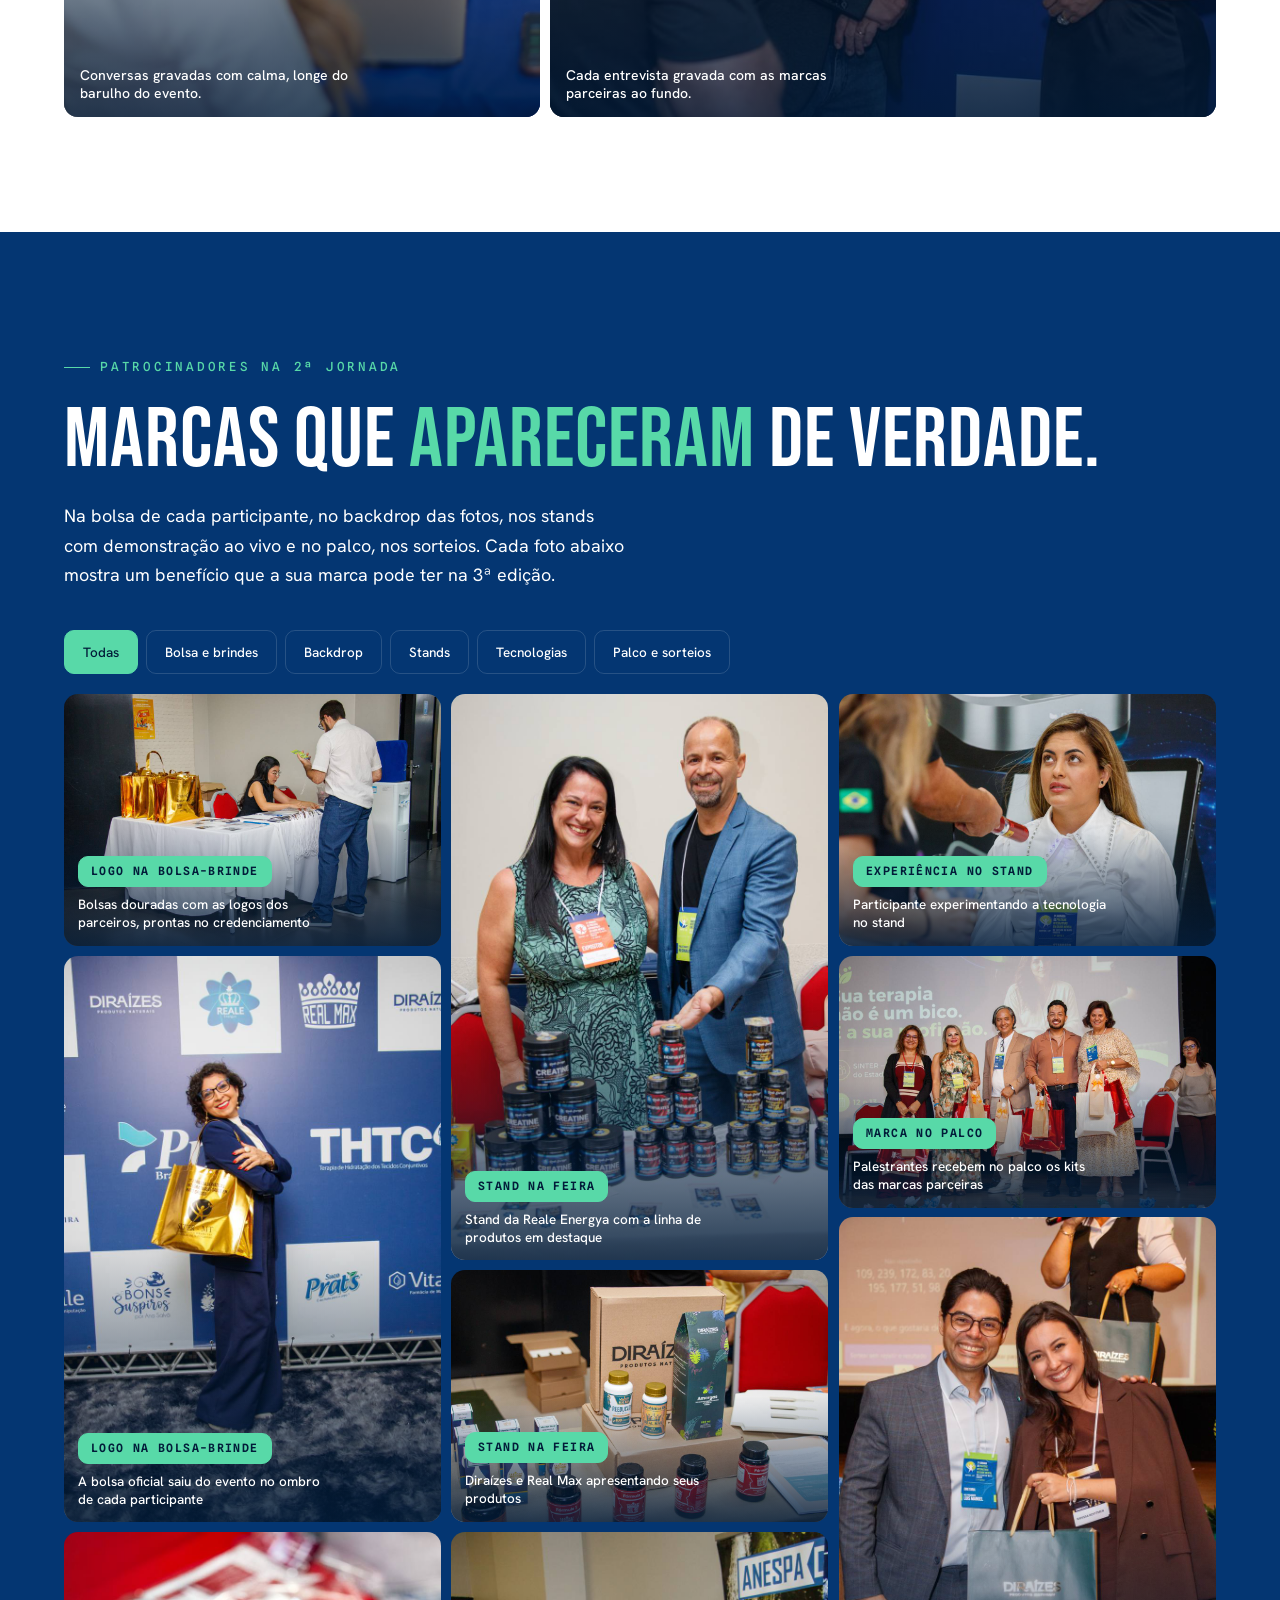
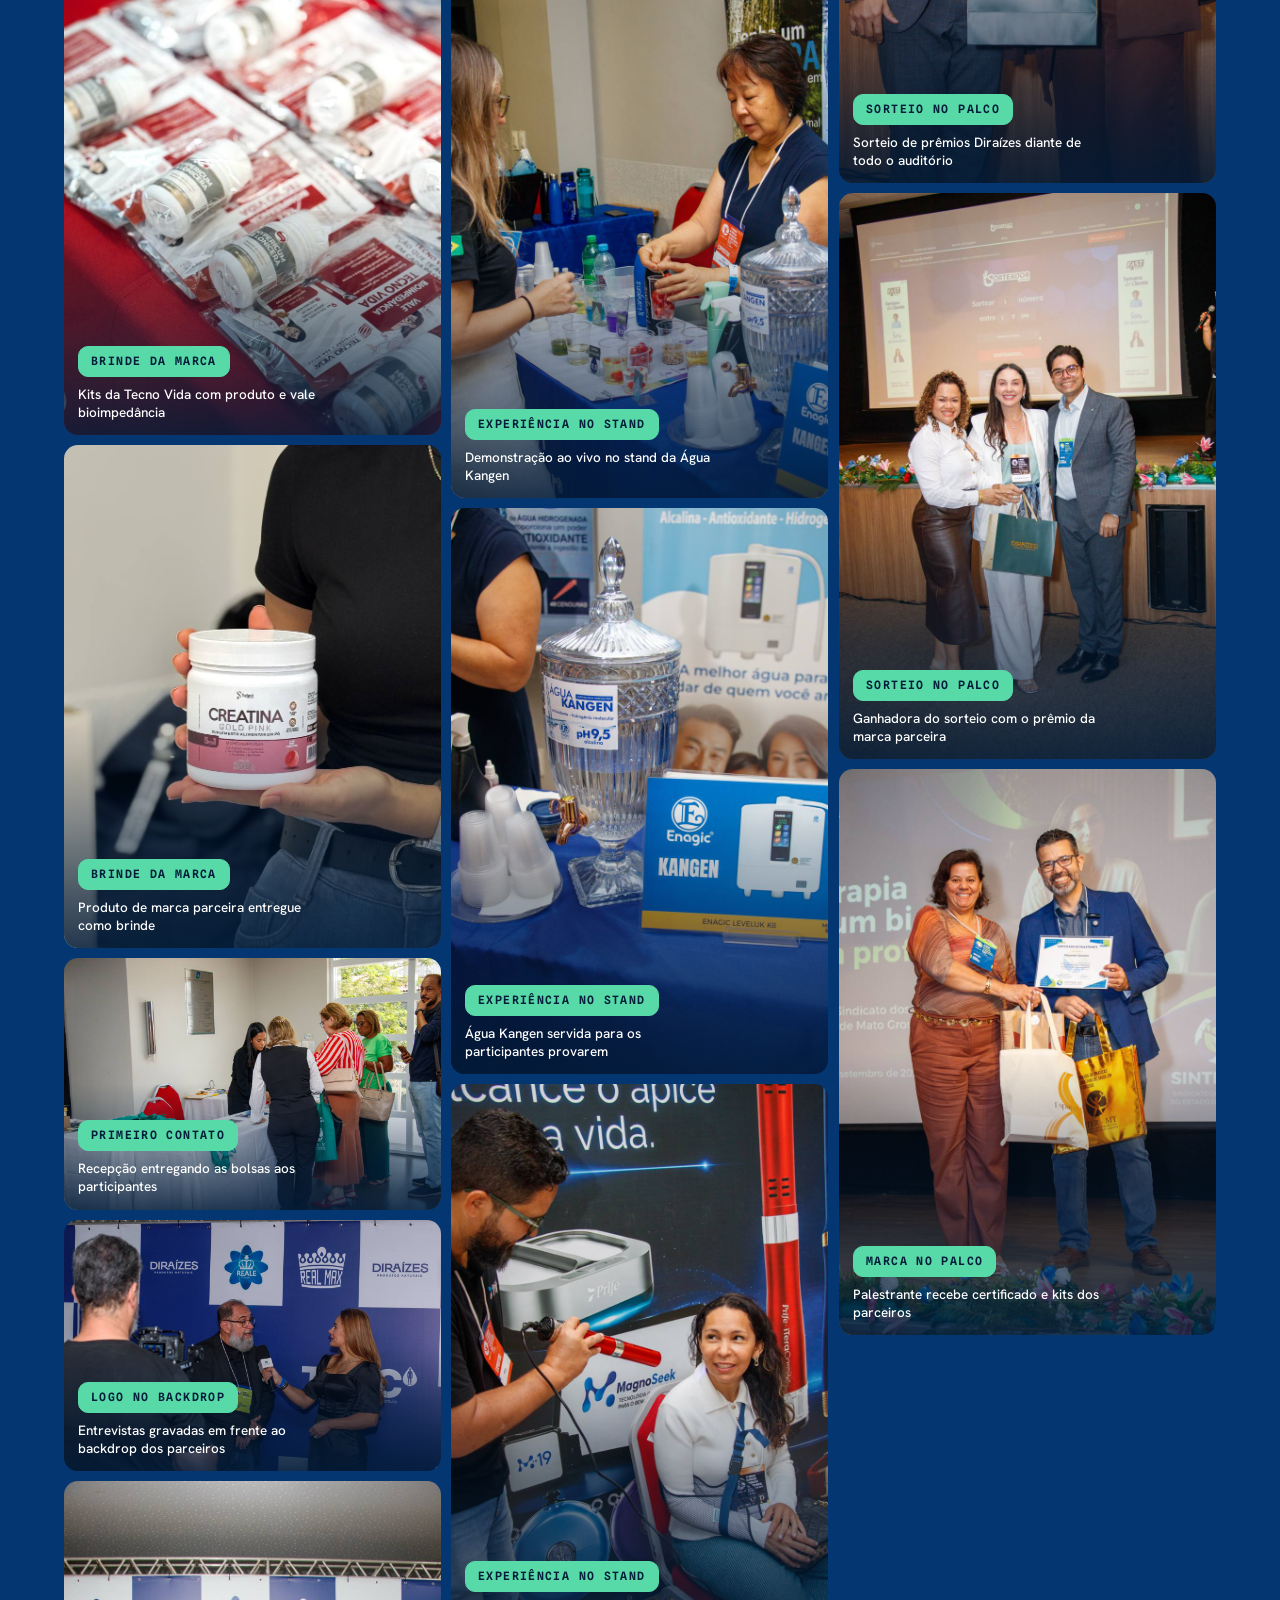
==== commit cf754512: "Proposta: Congresso de Saude Mental e Longevidade, em Sinop/MT (abril de 2027) Co-Authored-By: Claud" ====
--- a/propostasinter_evento2027/index.html
+++ b/propostasinter_evento2027/index.html
@@ -3,9 +3,9 @@
 <head>
 <meta charset="UTF-8">
 <meta name="viewport" content="width=device-width, initial-scale=1, viewport-fit=cover">
-<title>Seja patrocinador | 3ª Jornada de Práticas Integrativas em Saúde de MT | SINTER-MT</title>
-<meta name="description" content="Proposta comercial da 3ª Jornada de Práticas Integrativas em Saúde de Mato Grosso. Coloque sua marca diante dos profissionais que indicam saúde para milhares de pacientes.">
-<meta property="og:title" content="Seja patrocinador da 3ª Jornada de Práticas Integrativas em Saúde de MT">
+<title>Seja patrocinador | Congresso de Saúde Mental e Longevidade | SINTER-MT</title>
+<meta name="description" content="Proposta comercial da Congresso de Saúde Mental e Longevidade. Coloque sua marca diante dos profissionais que indicam saúde para milhares de pacientes.">
+<meta property="og:title" content="Seja patrocinador da Congresso de Saúde Mental e Longevidade">
 <meta property="og:description" content="Sua marca diante de quem indica saúde para milhares de pacientes. Conheça as cotas.">
 <meta name="theme-color" content="#043672">
 <link rel="icon" type="image/png" href="img/embed_1.png">
@@ -1091,7 +1091,7 @@
     <img src="img/pub_3815.jpg" alt="Congressistas de braços para cima no auditório lotado da 2ª Jornada, em Cuiabá" fetchpriority="high">
   </div>
   <header class="nav site-header">
-    <a class="brand" href="#inicio" aria-label="SINTER-MT, início"><img class="brand__mark" src="img/embed_2.png" alt="" width="46" height="46"><span class="brand__txt"><b>SINTER&nbsp;MT</b><span>3ª Jornada · Abril 2027</span></span></a>
+    <a class="brand" href="#inicio" aria-label="SINTER-MT, início"><img class="brand__mark" src="img/embed_2.png" alt="" width="46" height="46"><span class="brand__txt"><b>SINTER&nbsp;MT</b><span>Congresso · Abril 2027</span></span></a>
     <nav class="nav-links" aria-label="Seções">
       <a href="#inclui">Proposta</a>
       <a href="#numeros">Números</a>
@@ -1106,26 +1106,26 @@
   <div class="hero-widgets" aria-hidden="true">
     <div class="widget"><div><small>Próxima edição · Abril de 2027</small><b>600 congressistas esperados</b></div><span class="mini-pill">3ª edição</span></div>
     <div class="widget" style="display:block"><small>2ª edição</small><b>370 congressistas e 29 expositores</b><div class="bar"><i style="width:62%"></i></div></div>
-    <div class="widget"><div><small>Local</small><b>Centro de Eventos Pantanal</b></div></div>
+    <div class="widget"><div><small>Local</small><b>Sinop, Mato Grosso</b></div></div>
   </div>
 
   <div class="hero-body">
     <div class="hero-tags">
-      <span class="kicker">Vem aí a 3ª Jornada · Abril de 2027</span>
+      <span class="kicker">Vem aí o Congresso · Abril de 2027</span>
       <span class="tag"><span class="dot"></span>Proposta comercial</span>
       
       
-      <span class="tag">Cuiabá, MT</span>
+      <span class="tag">Sinop, MT</span>
     </div>
     <h1 class="h1">
-      <span class="ln">3ª Jornada de</span>
-      <span class="ln m" style="color:#fff">Práticas Integrativas em Saúde de</span>
-      <span class="ln neon">Mato Grosso.</span>
+      <span class="ln">Congresso de</span>
+      <span class="ln m" style="color:#fff">Saúde Mental e</span>
+      <span class="ln neon">Longevidade.</span>
     </h1>
     <div class="hero-foot">
       <p>Sua marca diante de quem <strong>indica saúde</strong> para milhares de pacientes.</p>
       <div class="ctas">
-        <a class="btn btn-neon" data-wa="Olá! Quero ser patrocinador da 3ª Jornada de Práticas Integrativas em Saúde de MT." href="#">Quero patrocinar<span class="arr"><svg class="ic"><use href="#i-arr"/></svg></span></a>
+        <a class="btn btn-neon" data-wa="Olá! Quero ser patrocinador da Congresso de Saúde Mental e Longevidade." href="#">Quero patrocinar<span class="arr"><svg class="ic"><use href="#i-arr"/></svg></span></a>
         <a class="btn btn-line" href="#cotas">Ver cotas<svg class="ic"><use href="#i-down"/></svg></a>
       </div>
     </div>
@@ -1176,7 +1176,7 @@
     <div class="ed-head">
       <div>
         <span class="tag">O que está incluso</span>
-        <h2 class="h2" style="margin-top:22px">Tudo que <span class="hl">sua marca ganha</span> na 3ª Jornada.</h2>
+        <h2 class="h2" style="margin-top:22px">Tudo que <span class="hl">sua marca ganha</span> no Congresso.</h2>
       </div>
       <p class="p">Um resumo rápido do que entra nas cotas de patrocínio. O que muda de uma cota para outra está detalhado mais abaixo.</p>
     </div>
@@ -1188,7 +1188,7 @@
       <div class="ed"><div class="top"><span class="ed-img"><img src="img/incluso/sintercast.jpg" alt="Ilustração de um microfone de podcast" loading="lazy"><span class="icb ed-ico"><svg class="ic"><use href="#i-mic"/></svg></span></span></div><div><h3>Espaço no Sintercast</h3><p>Seus especialistas no podcast oficial do evento.</p></div></div>
       <div class="ed"><div class="top"><span class="ed-img"><img src="img/incluso/divulgacao.jpg" alt="Ilustração de compartilhamento nas redes sociais" loading="lazy"><span class="icb ed-ico"><svg class="ic"><use href="#i-share"/></svg></span></span></div><div><h3>Divulgação completa</h3><p>Antes, durante e depois, nas redes do SINTER-MT.</p></div></div>
       <div class="ed"><div class="top"><span class="ed-img"><img src="img/incluso/jantar.jpg" alt="Ilustração de uma mesa de jantar" loading="lazy"><span class="icb ed-ico"><svg class="ic"><use href="#i-dinner"/></svg></span></span></div><div><h3>Relacionamento</h3><p>Jantar com os mentores e experiências exclusivas.</p></div></div>
-      <div class="ed"><div class="top"><span class="ed-img"><img src="img/incluso/evento.jpg" alt="Ilustração de um calendário de três dias" loading="lazy"><span class="icb ed-ico"><svg class="ic"><use href="#i-cal"/></svg></span></span></div><div><h3>3 dias de evento</h3><p>No Centro de Eventos Pantanal, em Cuiabá.</p></div></div>
+      <div class="ed"><div class="top"><span class="ed-img"><img src="img/incluso/evento.jpg" alt="Ilustração de um calendário de três dias" loading="lazy"><span class="icb ed-ico"><svg class="ic"><use href="#i-cal"/></svg></span></span></div><div><h3>3 dias de evento</h3><p>Em Sinop, Mato Grosso.</p></div></div>
     </div>
   </div>
 </section>
@@ -1495,8 +1495,8 @@
       <figure class="shot spc"><img src="img/spk_rafael.jpg" alt="Dr. Rafael Navarrete na 2ª Jornada" loading="lazy" style="object-position:center 25%"><figcaption><b>Dr. Rafael Navarrete</b><span>Naturopata e homeopata</span></figcaption></figure>
       <figure class="shot spc"><img src="img/spk_ana.jpg" alt="Dra. Ana Paula Ferro na 2ª Jornada" loading="lazy" style="object-position:center 25%"><figcaption><b>Dra. Ana Paula Ferro</b><span>Terapeuta sistêmica</span></figcaption></figure>
       <figure class="shot spc"><img src="img/spk_isolda.jpg" alt="Isolda Risso na 2ª Jornada" loading="lazy" style="object-position:center 25%"><figcaption><b>Isolda Risso</b><span>Arte, emoções e autoconhecimento</span></figcaption></figure>
-      <!-- EDITAR: quando os nomes da 3ª Jornada forem confirmados, troque o texto abaixo -->
-      <div class="spc-new"><span class="tag" style="border-color:rgba(2,28,57,.25);color:var(--ink)">3ª Jornada</span><div><b>Novos palestrantes</b><span>Nomes em breve.</span></div></div>
+      <!-- EDITAR: quando os nomes do Congresso forem confirmados, troque o texto abaixo -->
+      <div class="spc-new"><span class="tag" style="border-color:rgba(2,28,57,.25);color:var(--ink)">Congresso</span><div><b>Novos palestrantes</b><span>Nomes em breve.</span></div></div>
     </div>
   </div>
 </section>
@@ -1604,7 +1604,7 @@
         <div class="custom">
           <b>Quer um formato sob medida?</b>
           <p>Montamos o pacote junto com você, de acordo com os objetivos da sua marca.</p>
-          <a class="btn btn-ink" data-wa="Olá! Quero montar um pacote de patrocínio sob medida para a 3ª Jornada." href="#" style="align-self:flex-start">Montar pacote<span class="arr"><svg class="ic"><use href="#i-arr"/></svg></span></a>
+          <a class="btn btn-ink" data-wa="Olá! Quero montar um pacote de patrocínio sob medida para o Congresso." href="#" style="align-self:flex-start">Montar pacote<span class="arr"><svg class="ic"><use href="#i-arr"/></svg></span></a>
         </div>
       </div>
     </div>
@@ -1620,10 +1620,10 @@
       <div class="place-info">
         <span class="tag" style="align-self:flex-start">Local do evento</span>
         <div>
-          <h3 class="h3">Centro de Eventos <span class="neon">Pantanal</span></h3>
-          <p class="p" style="margin-top:12px;font-size:15px">Um dos principais centros de eventos de Mato Grosso, com estrutura para um público maior, uma feira de expositores ampliada e programação simultânea.</p>
+          <h3 class="h3">Sinop, <span class="neon">Mato Grosso</span></h3>
+          <p class="p" style="margin-top:12px;font-size:15px">Uma das cidades que mais crescem no norte de Mato Grosso, sede do Congresso de Saúde Mental e Longevidade, com feira de expositores e programação ampliada. O local exato será divulgado em breve.</p>
         </div>
-        <address><svg class="ic"><use href="#i-pin"/></svg>Av. Bernardo Antônio de Oliveira Neto, s/n, Jardim Santa Marta, Cuiabá/MT</address>
+        <address><svg class="ic"><use href="#i-pin"/></svg>Sinop/MT · endereço do local em breve</address>
       </div>
       <ol class="steps">
         <li><span class="n">1</span><div><strong>Fale com a nossa equipe</strong><span>Pelo WhatsApp, com a cota que mais combina com você.</span></div></li>
@@ -1665,7 +1665,7 @@
       <details><summary>Quais são as formas de pagamento?<span class="round"><svg class="ic"><use href="#i-plus"/></svg></span></summary><p>Pix à vista com 15% de desconto na cota Diamond e 10% nas demais, ou cartão de crédito em até 4x.</p></details>
       <details><summary>Posso indicar palestrantes da minha marca?<span class="round"><svg class="ic"><use href="#i-plus"/></svg></span></summary><p>Na cota Diamond, você indica até 3 palestrantes, que passam pela aprovação do comitê científico. A hospedagem fica por conta do evento e as passagens aéreas por conta do patrocinador. Na Master, a marca tem uma palestra de 50 minutos.</p></details>
       <details><summary>A minha marca aparece no Sintercast?<span class="round"><svg class="ic"><use href="#i-plus"/></svg></span></summary><p>Na 3ª edição, o podcast terá espaço para marcas parceiras e seus especialistas. Fale com a equipe para entender como isso entra no seu pacote.</p></details>
-      <details><summary>Quando e onde será a 3ª Jornada?<span class="round"><svg class="ic"><use href="#i-plus"/></svg></span></summary><p>Em abril de 2027, no Centro de Eventos Pantanal, em Cuiabá/MT, com três dias de programação.</p></details>
+      <details><summary>Quando e onde será o Congresso?<span class="round"><svg class="ic"><use href="#i-plus"/></svg></span></summary><p>Em abril de 2027, em Sinop/MT, com três dias de programação. O local exato será divulgado em breve.</p></details>
       <details><summary>Quantas cotas Diamond existem?<span class="round"><svg class="ic"><use href="#i-plus"/></svg></span></summary><p>As vagas da cota Diamond são limitadas. Consulte a disponibilidade com a nossa equipe.</p></details>
     </div>
   </div>
@@ -1676,9 +1676,9 @@
   <div class="inner">
     <img src="img/embed_11.png" alt="" width="46" height="46" style="width:46px;height:46px;margin:0 auto 20px;object-fit:contain">
     <h2 class="h2">Que tal estar na <span class="m">próxima foto</span> <span class="neon">conosco?</span></h2>
-    <p class="p">Exponha a sua marca na 3ª Jornada de Práticas Integrativas em Saúde de Mato Grosso.</p>
+    <p class="p">Exponha a sua marca na Congresso de Saúde Mental e Longevidade.</p>
     <div class="ctas">
-      <a class="btn btn-neon" data-wa="Olá! Quero ser patrocinador da 3ª Jornada de Práticas Integrativas em Saúde de MT." href="#">Falar com a equipe<span class="arr"><svg class="ic"><use href="#i-arr"/></svg></span></a>
+      <a class="btn btn-neon" data-wa="Olá! Quero ser patrocinador da Congresso de Saúde Mental e Longevidade." href="#">Falar com a equipe<span class="arr"><svg class="ic"><use href="#i-arr"/></svg></span></a>
     </div>
     <div class="huge">
       <a href="https://wa.me/5565993356566" target="_blank" rel="noopener">(65) 99335-6566</a>
@@ -1702,7 +1702,7 @@
   </div>
 </section>
 
-<a class="fab" data-wa="Olá! Vi a proposta da 3ª Jornada e quero saber mais sobre o patrocínio." href="#" aria-label="Falar com o SINTER-MT no WhatsApp"><svg class="ic"><use href="#i-wa"/></svg></a>
+<a class="fab" data-wa="Olá! Vi a proposta do Congresso e quero saber mais sobre o patrocínio." href="#" aria-label="Falar com o SINTER-MT no WhatsApp"><svg class="ic"><use href="#i-wa"/></svg></a>
 
 <script>
 /* ===================== CONFIGURAÇÃO =====================
@@ -1724,7 +1724,7 @@
 
 const COTAS = [
   { id:"diamond", nome:"Diamond", resumo:"Protagonismo absoluto", preco:"R$ 56.000", selo:"Vagas limitadas",
-    desc:"O conjunto de benefícios mais completo e exclusivo da 3ª Jornada: máxima visibilidade, conforto e experiências diferenciadas.",
+    desc:"O conjunto de benefícios mais completo e exclusivo do Congresso: máxima visibilidade, conforto e experiências diferenciadas.",
     itens:["Stand 8x6 m na área premium vermelha, em localização privilegiada","2 palestras de 50 min no palco principal","Indicação de até 3 palestrantes, com aprovação do comitê científico","5 ingressos para a equipe atuar no stand nos três dias","20 ingressos Standard para distribuir ao seu público","Vídeo institucional de até 45 s no telão nos intervalos principais","Logo em destaque no backdrop e na bolsa-brinde","Logomarca em todos os materiais oficiais","3 noites em suíte casal no hotel próximo ao evento","Jantar exclusivo com os mentores da Jornada","Passeio privativo na Chapada dos Guimarães"] },
   { id:"master", nome:"Master", resumo:"Alta exposição e palco", preco:"R$ 29.000",
     desc:"Para marcas que querem alta exposição, palco e relacionamento próximo com quem lidera o setor.",
@@ -1758,7 +1758,7 @@
 function showPlan(id){
   const c = COTAS.find(x => x.id === id);
   list.querySelectorAll(".plan").forEach(b => b.setAttribute("aria-selected", b.dataset.id === id ? "true" : "false"));
-  const msg = c.embreve ? "Olá! Quero saber os detalhes da cota " + c.nome + " da 3ª Jornada." : "Olá! Tenho interesse na cota " + c.nome + " da 3ª Jornada.";
+  const msg = c.embreve ? "Olá! Quero saber os detalhes da cota " + c.nome + " do Congresso." : "Olá! Tenho interesse na cota " + c.nome + " do Congresso.";
   detail.innerHTML =
     '<div class="dt"><div><div class="dn">' + c.nome + '</div><p class="dd">' + c.desc + '</p></div>' +
     (c.selo ? '<span class="tag neon-t">' + c.selo + '</span>' : '') + '</div>' +
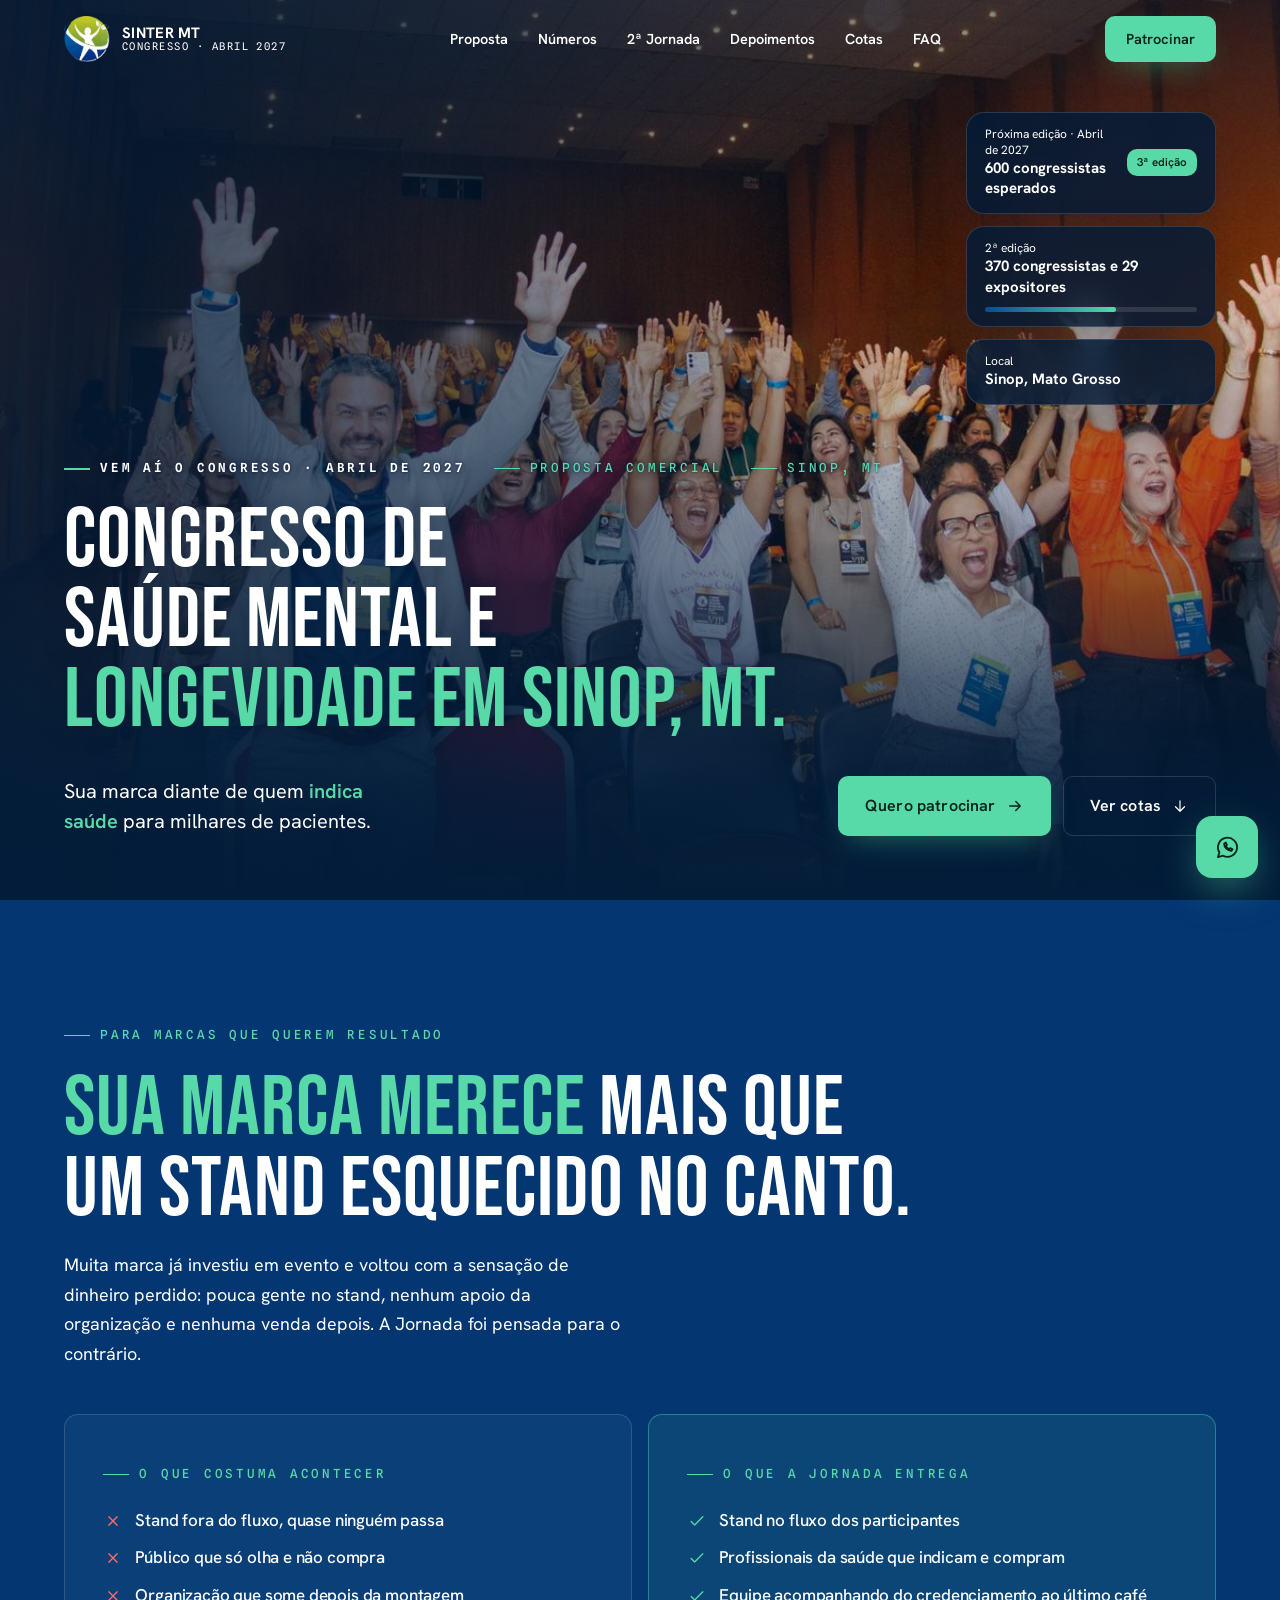
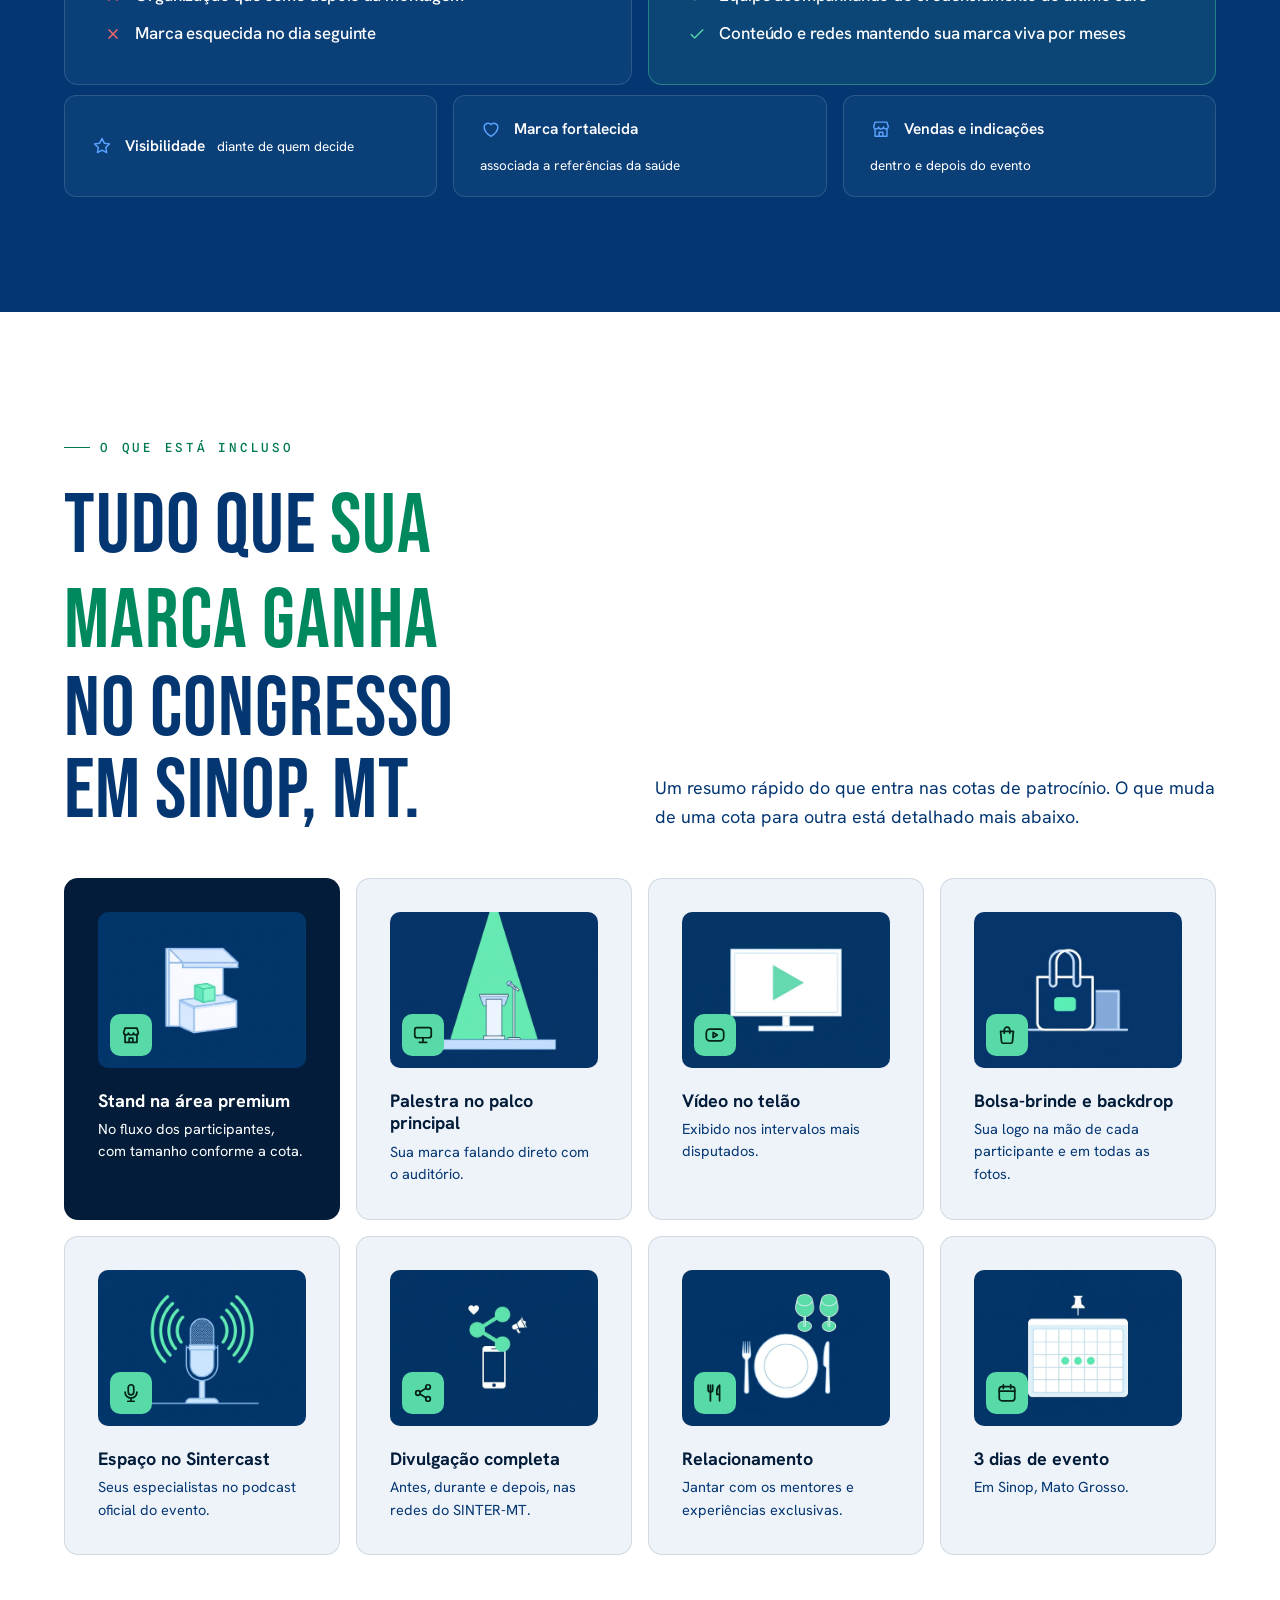
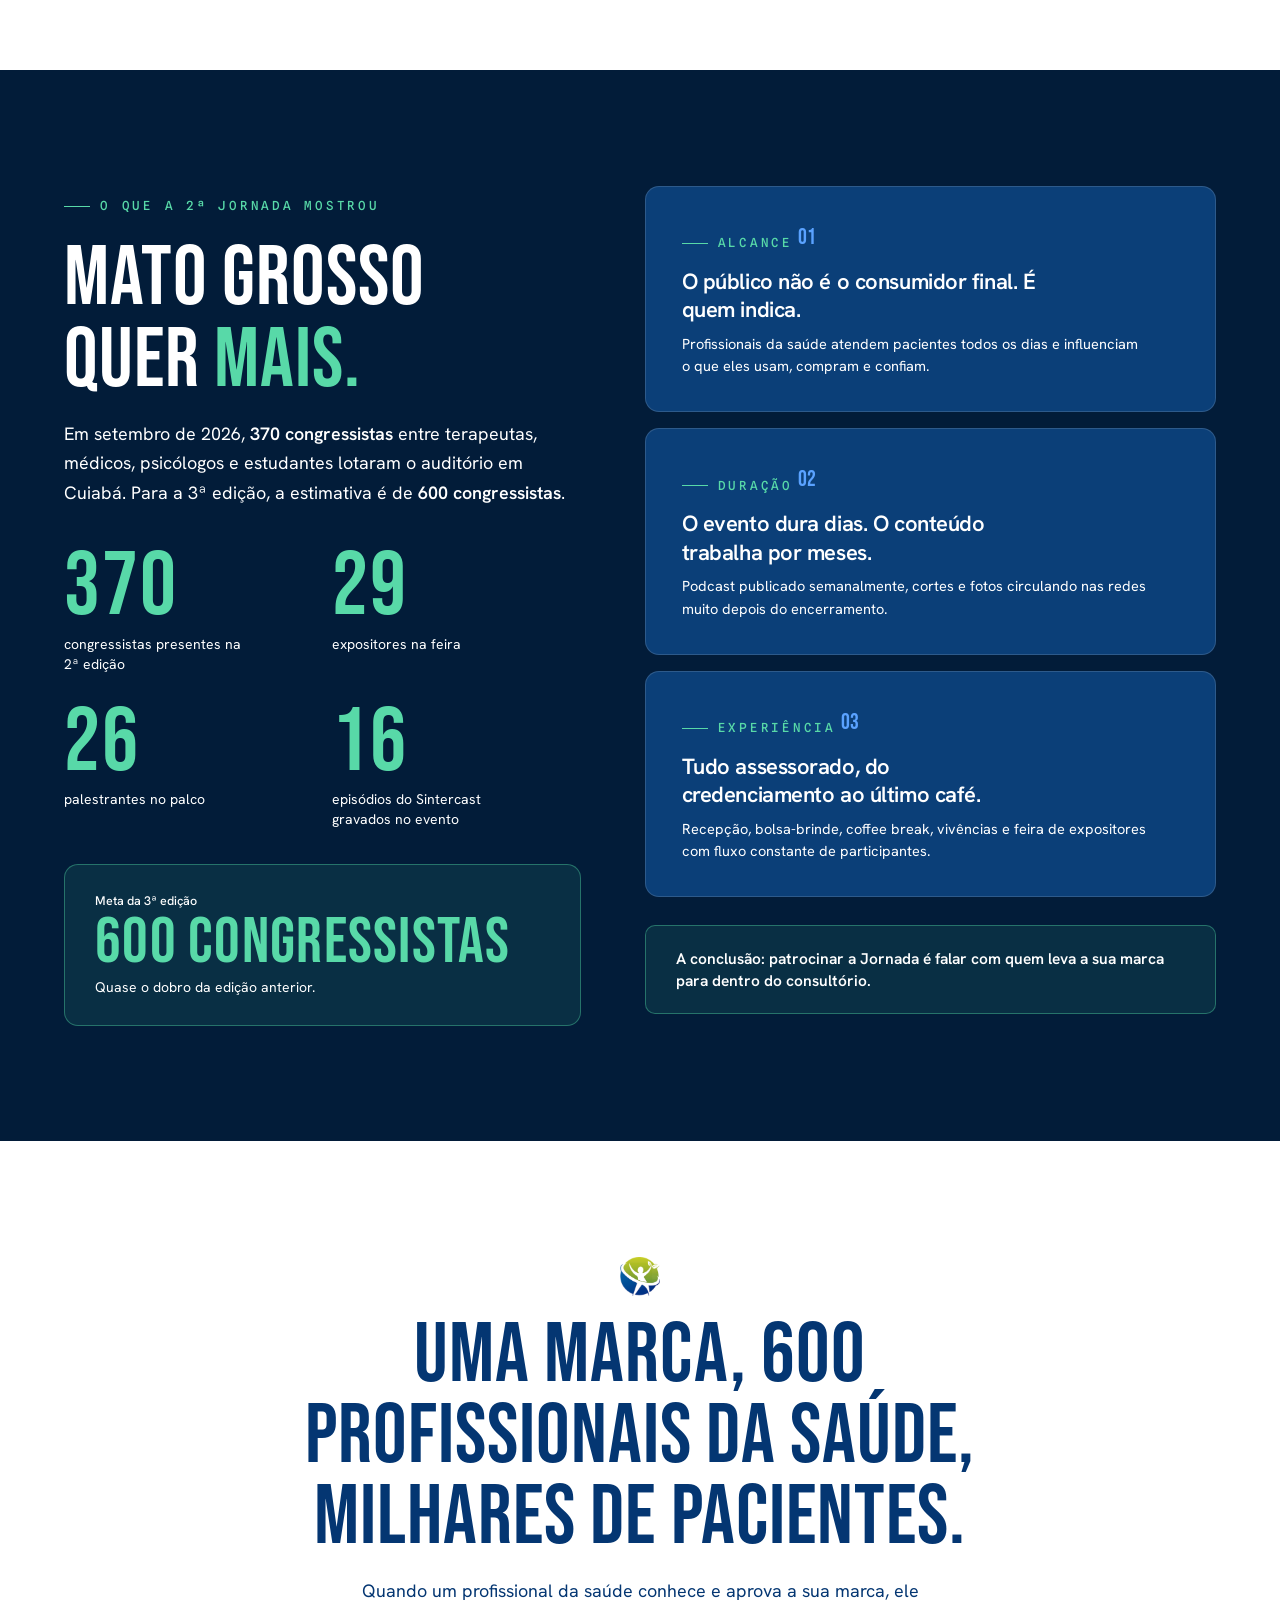
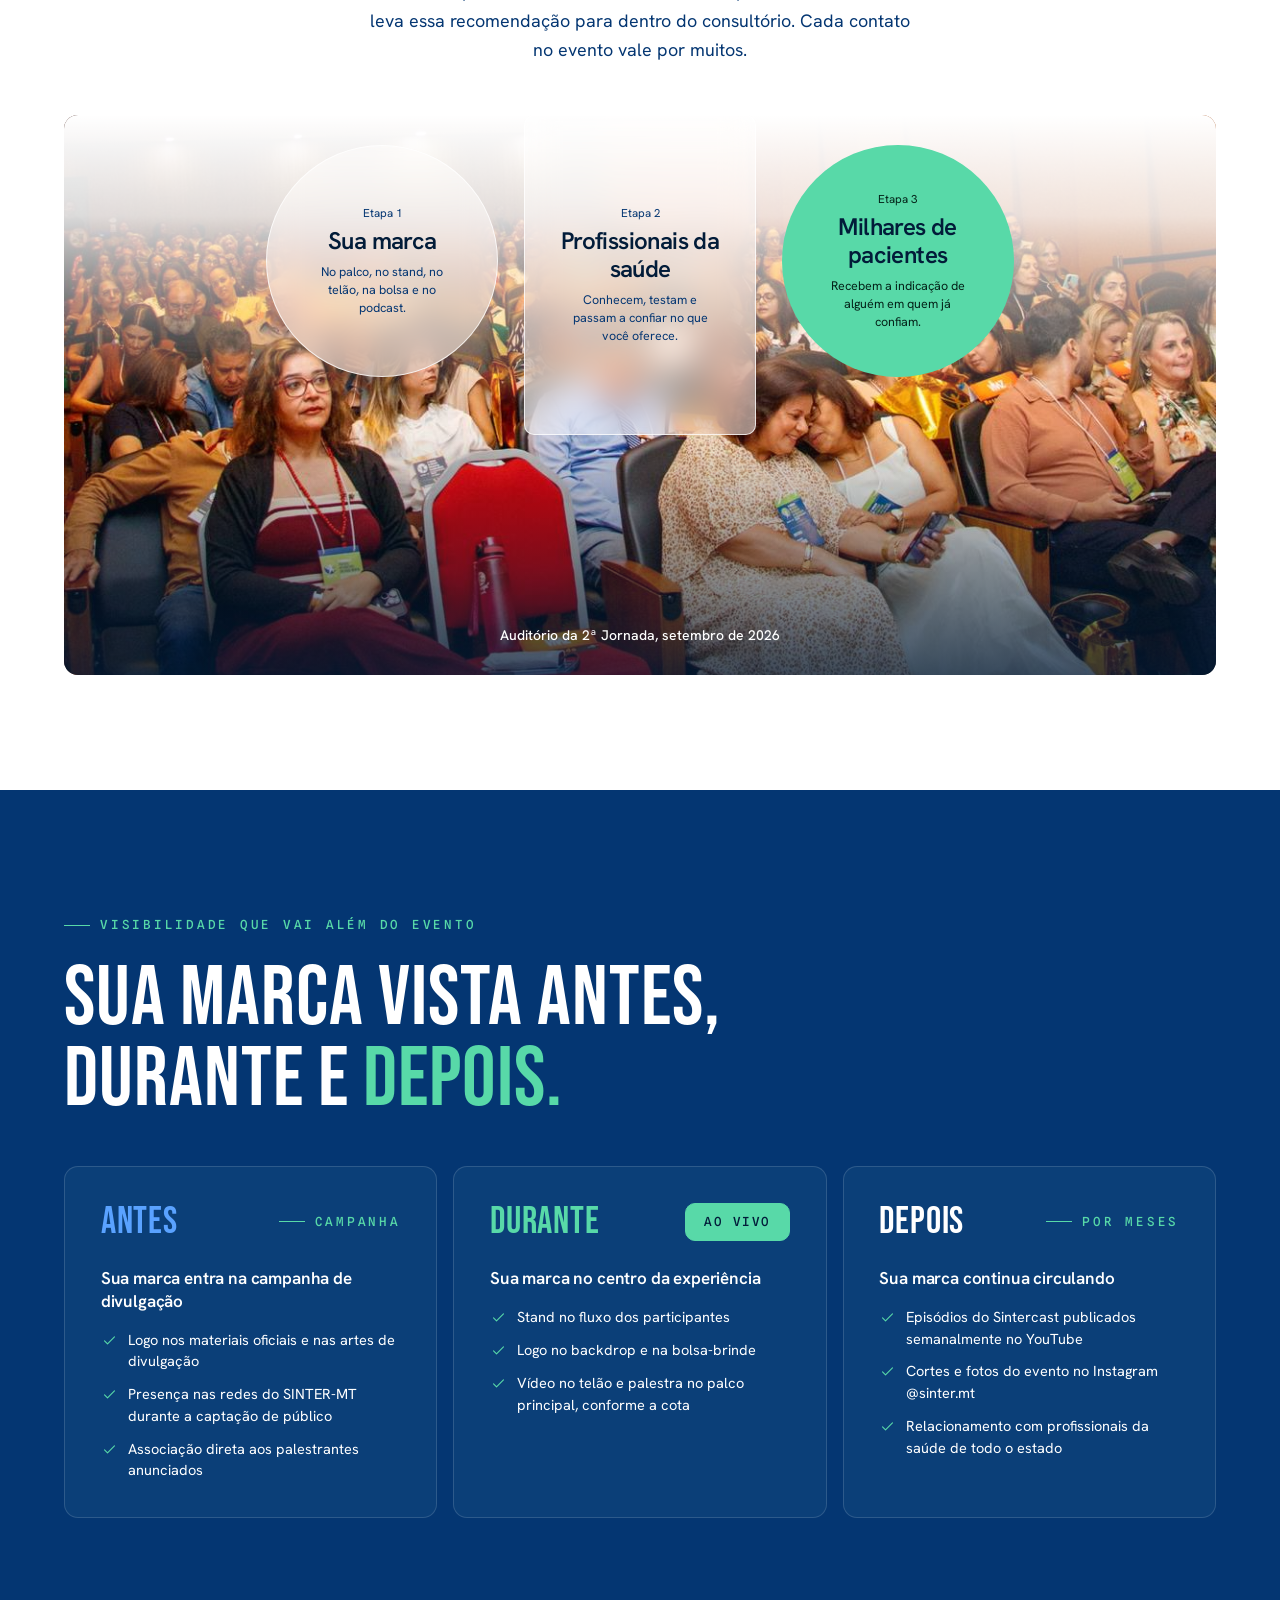
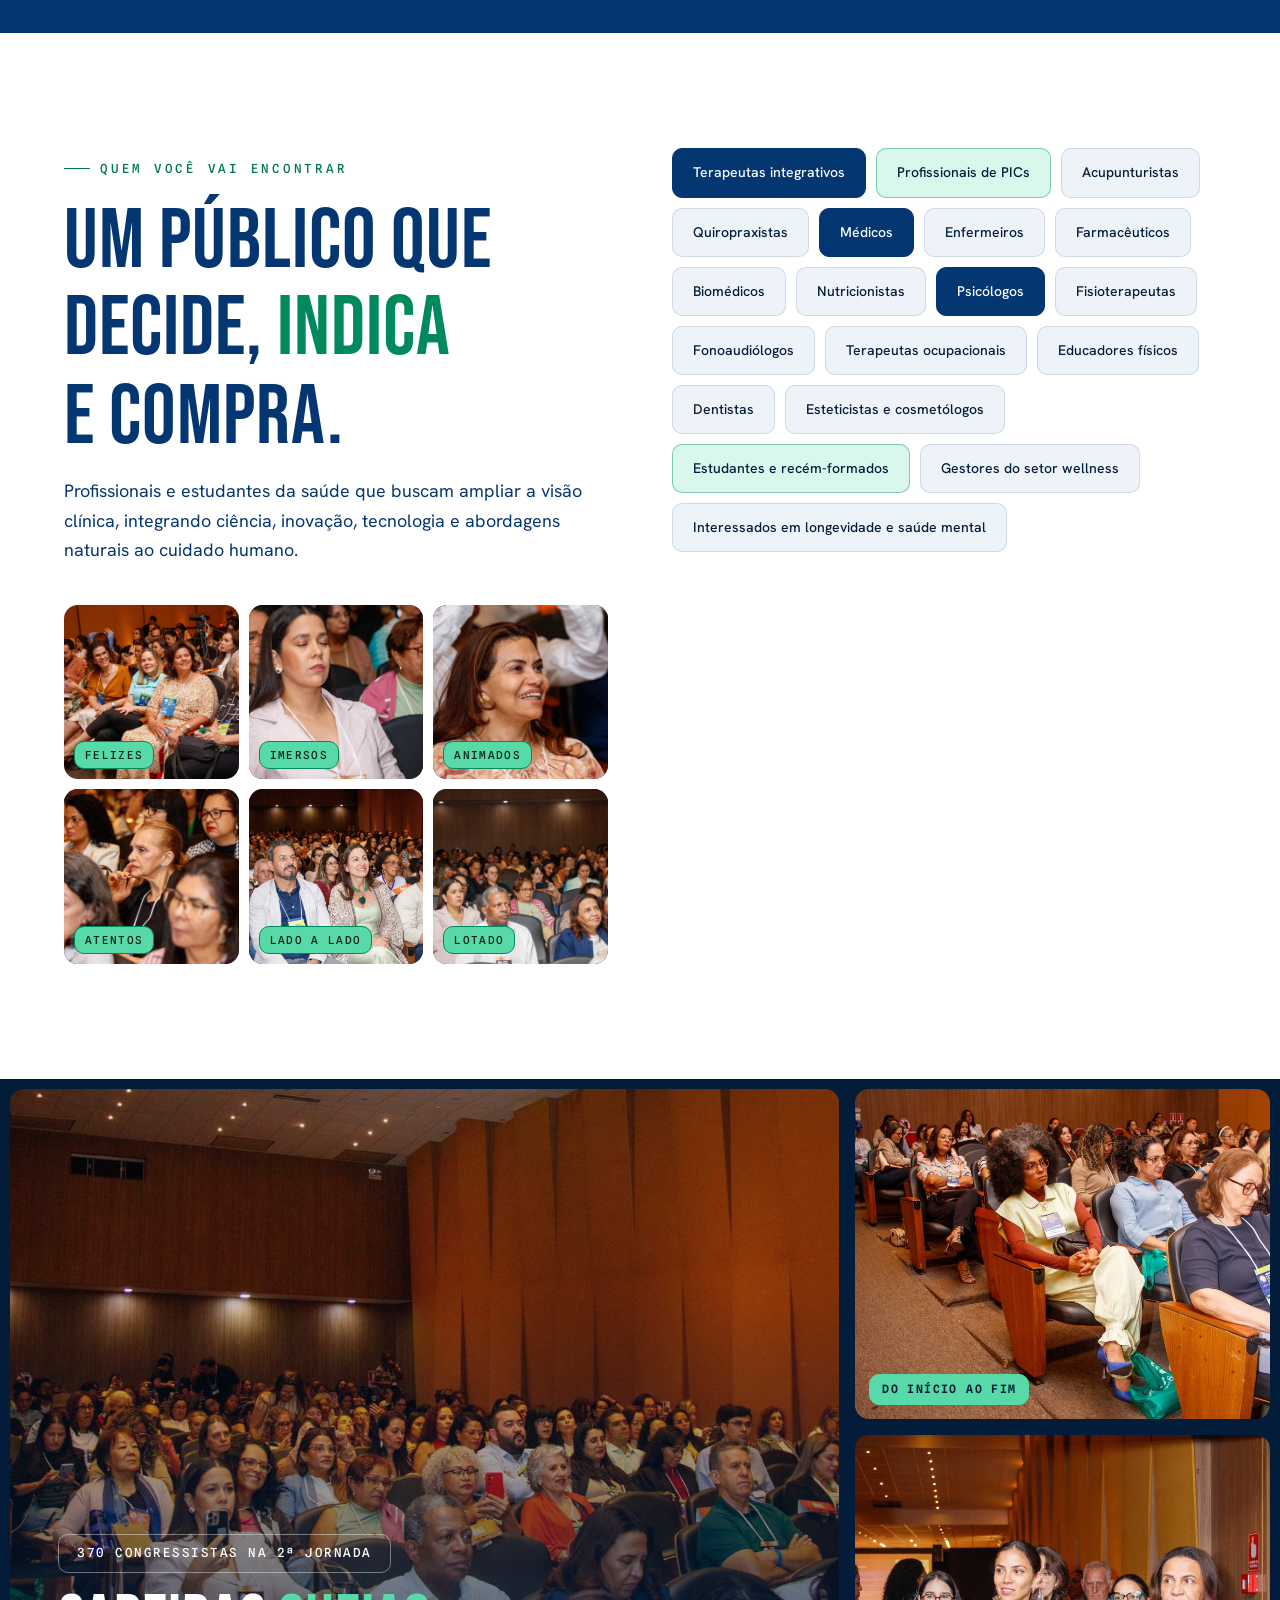
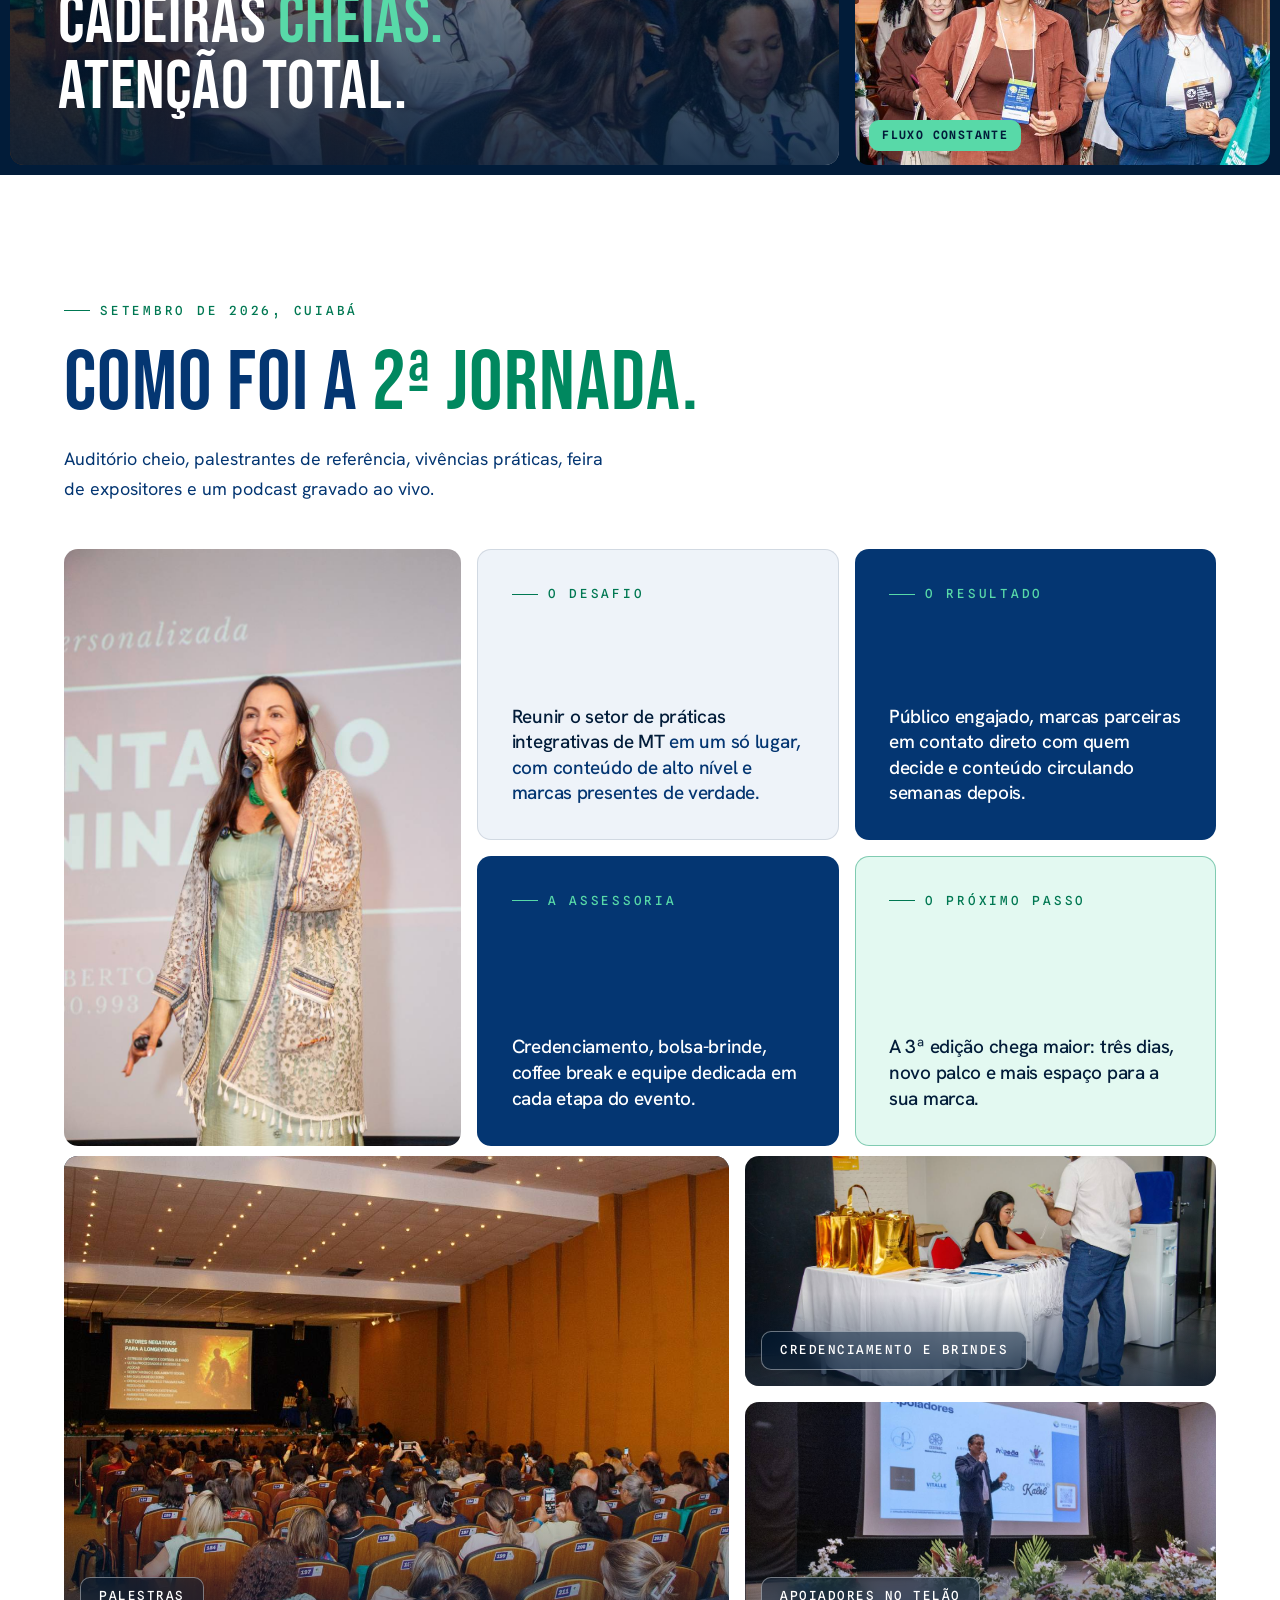
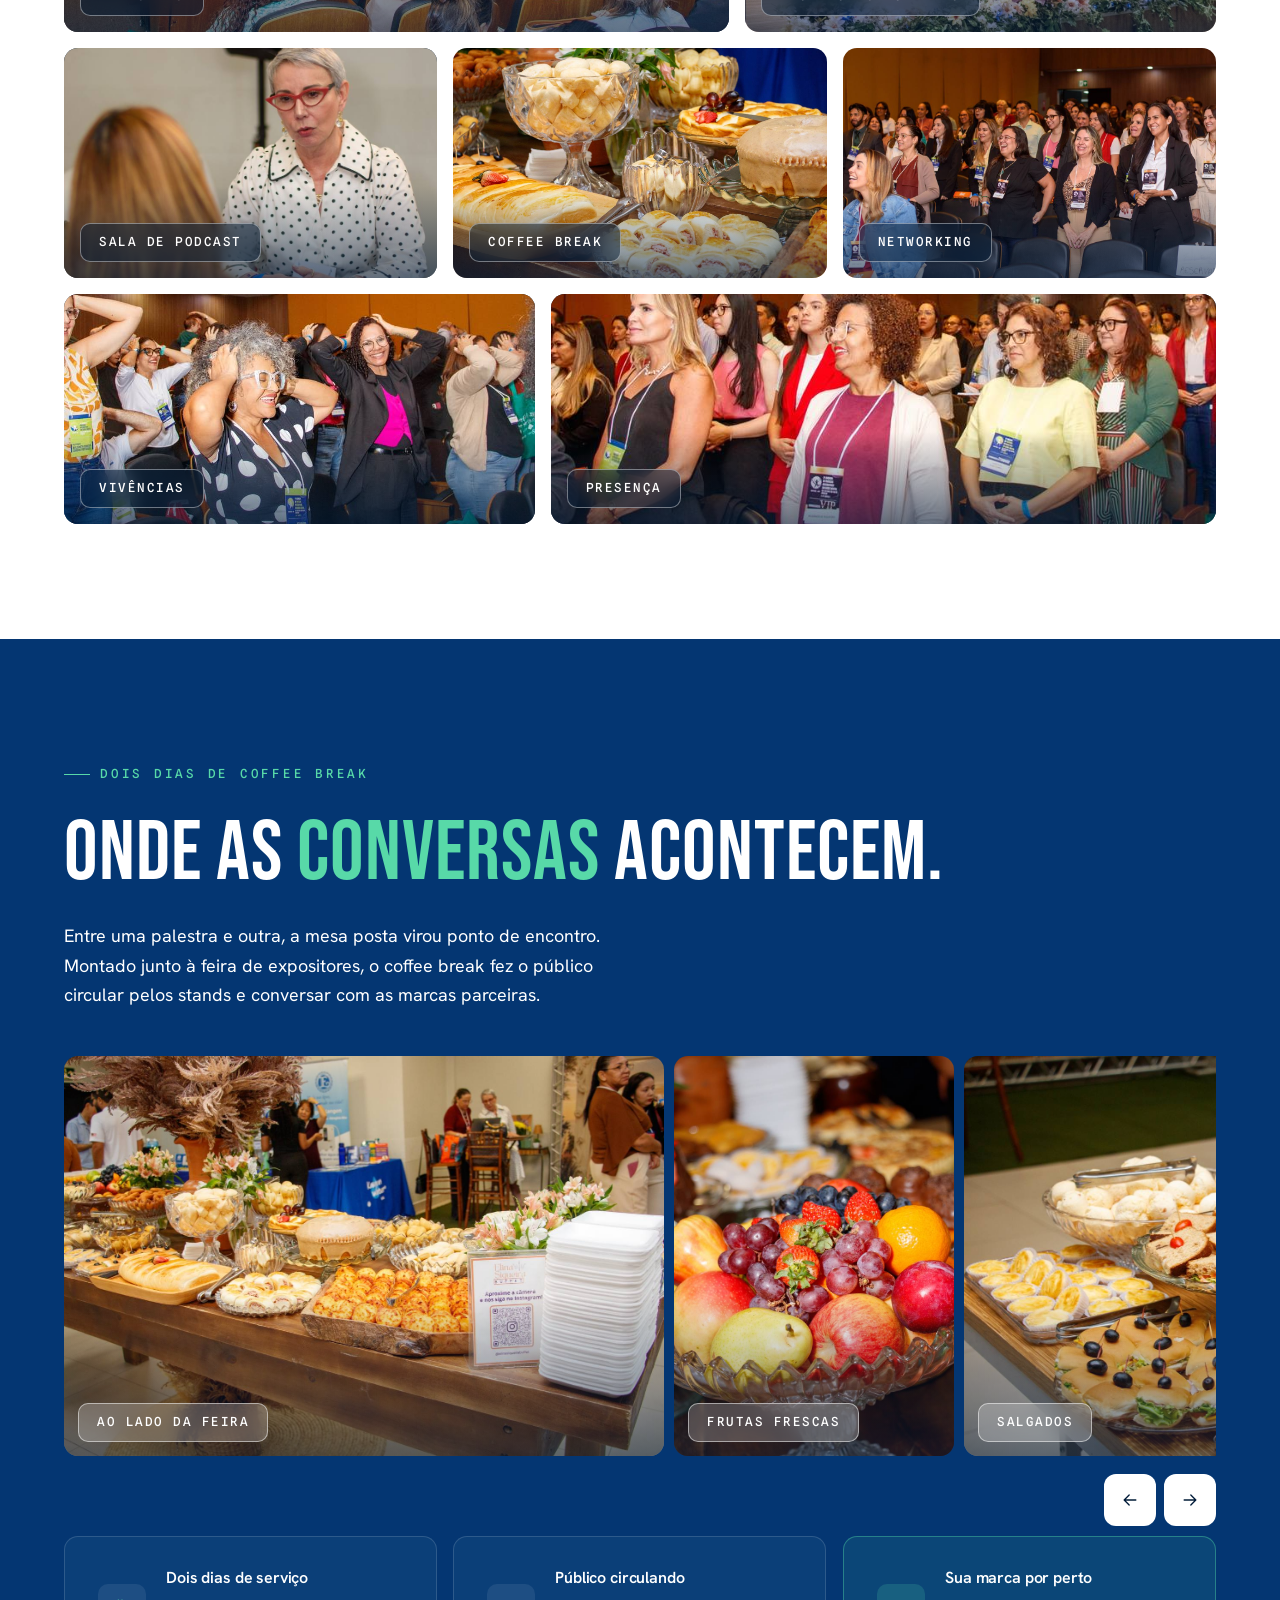
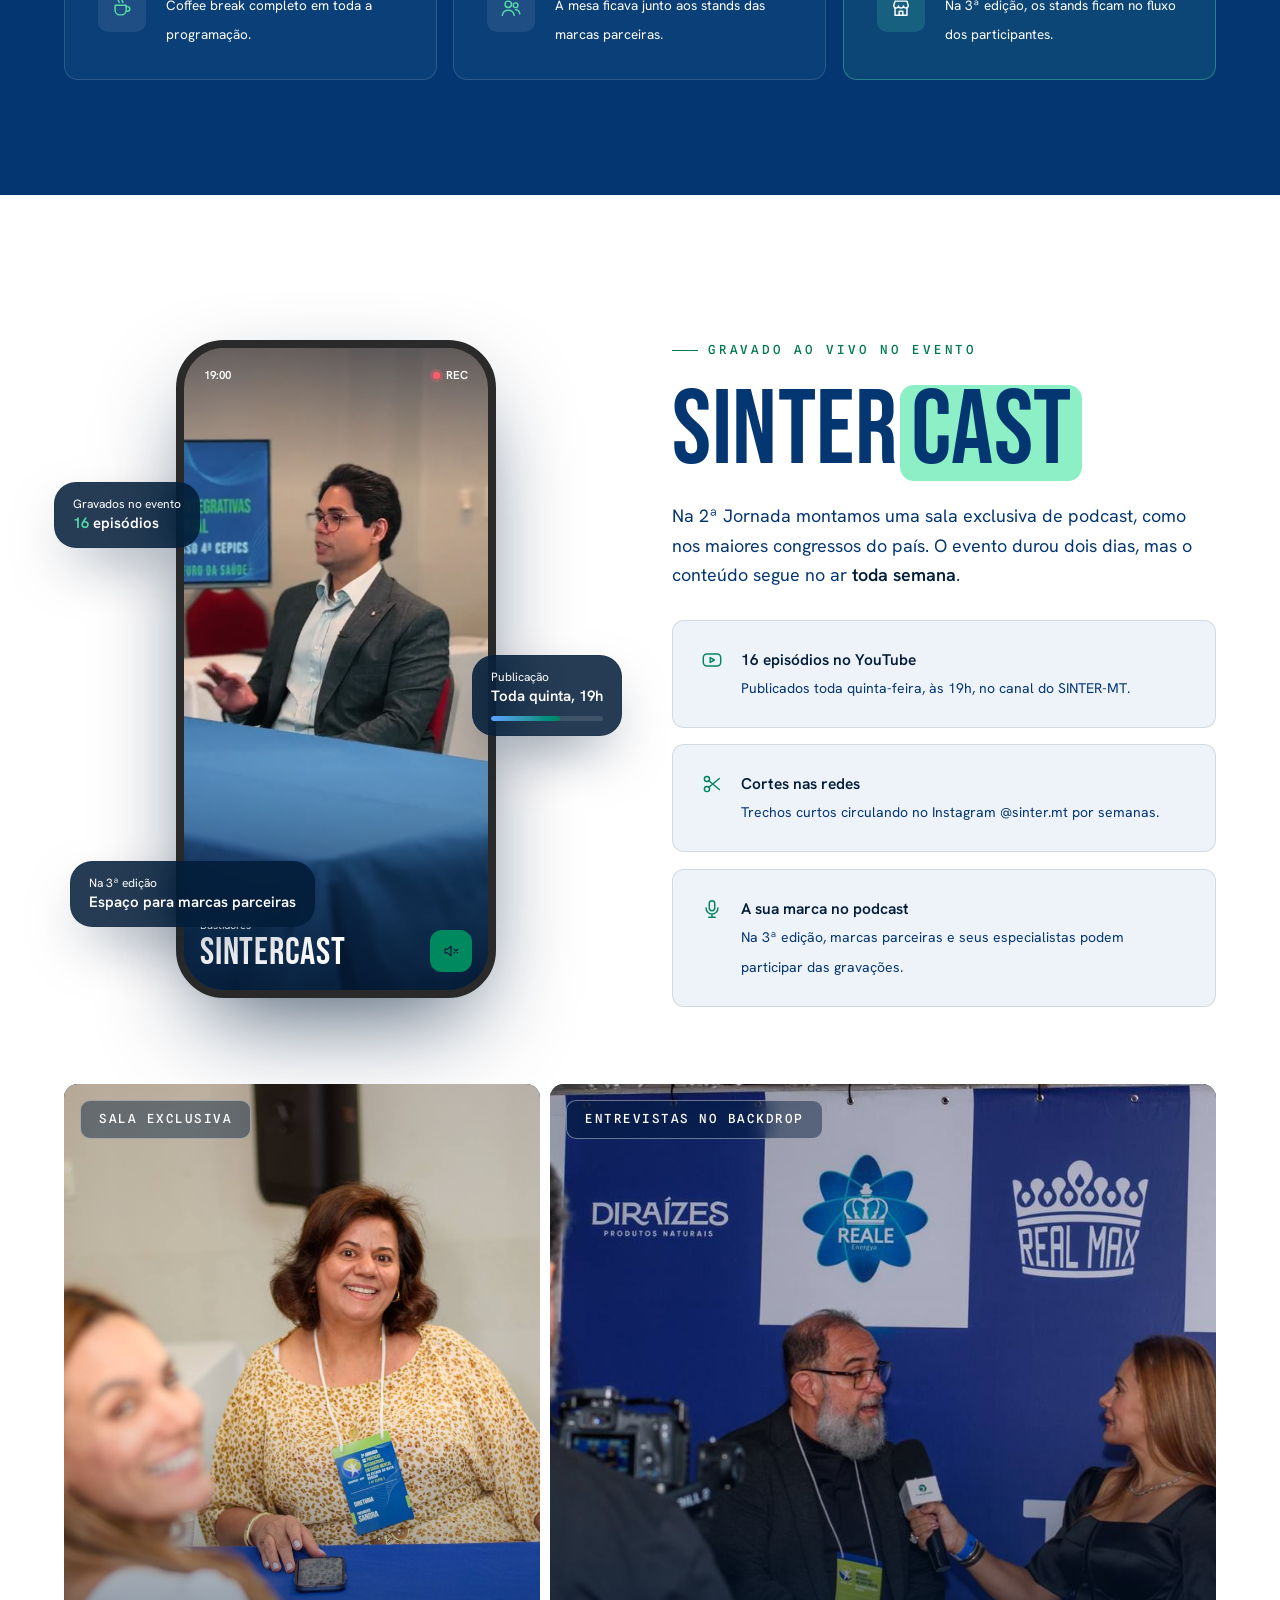
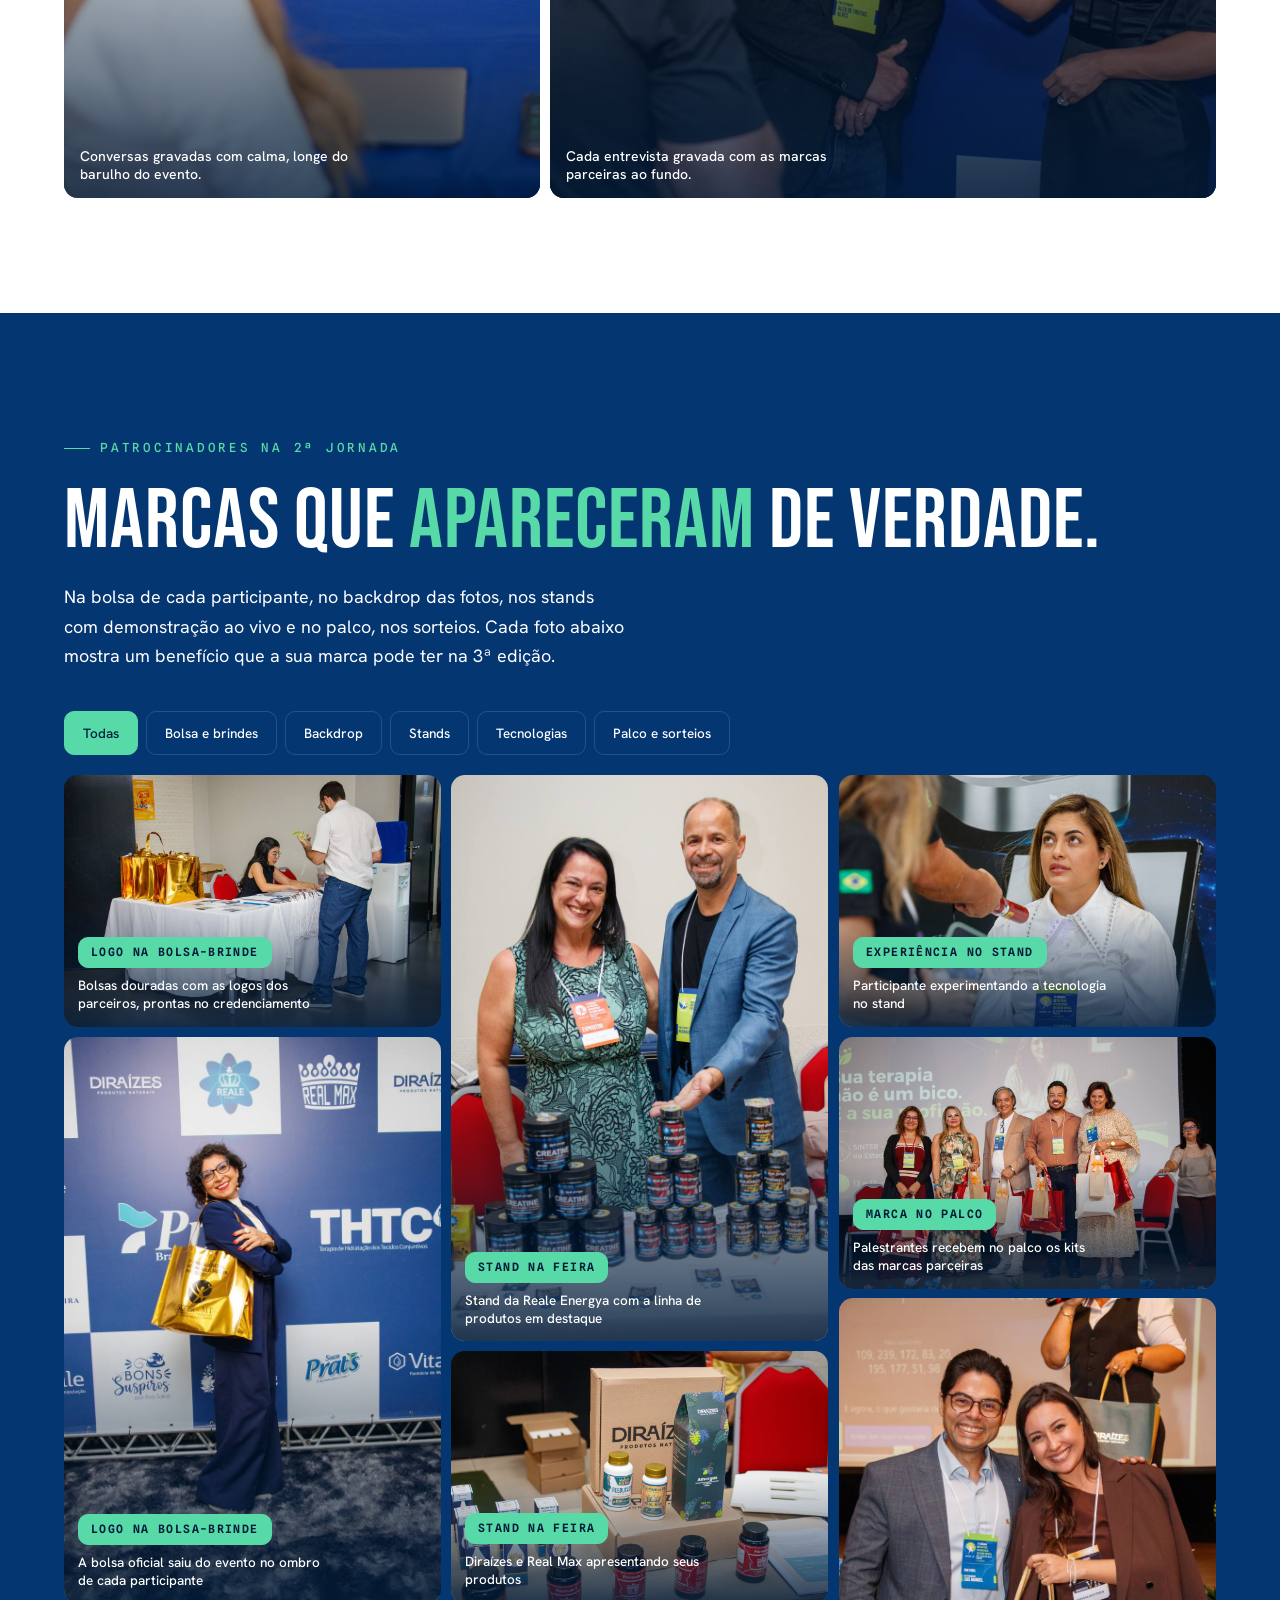
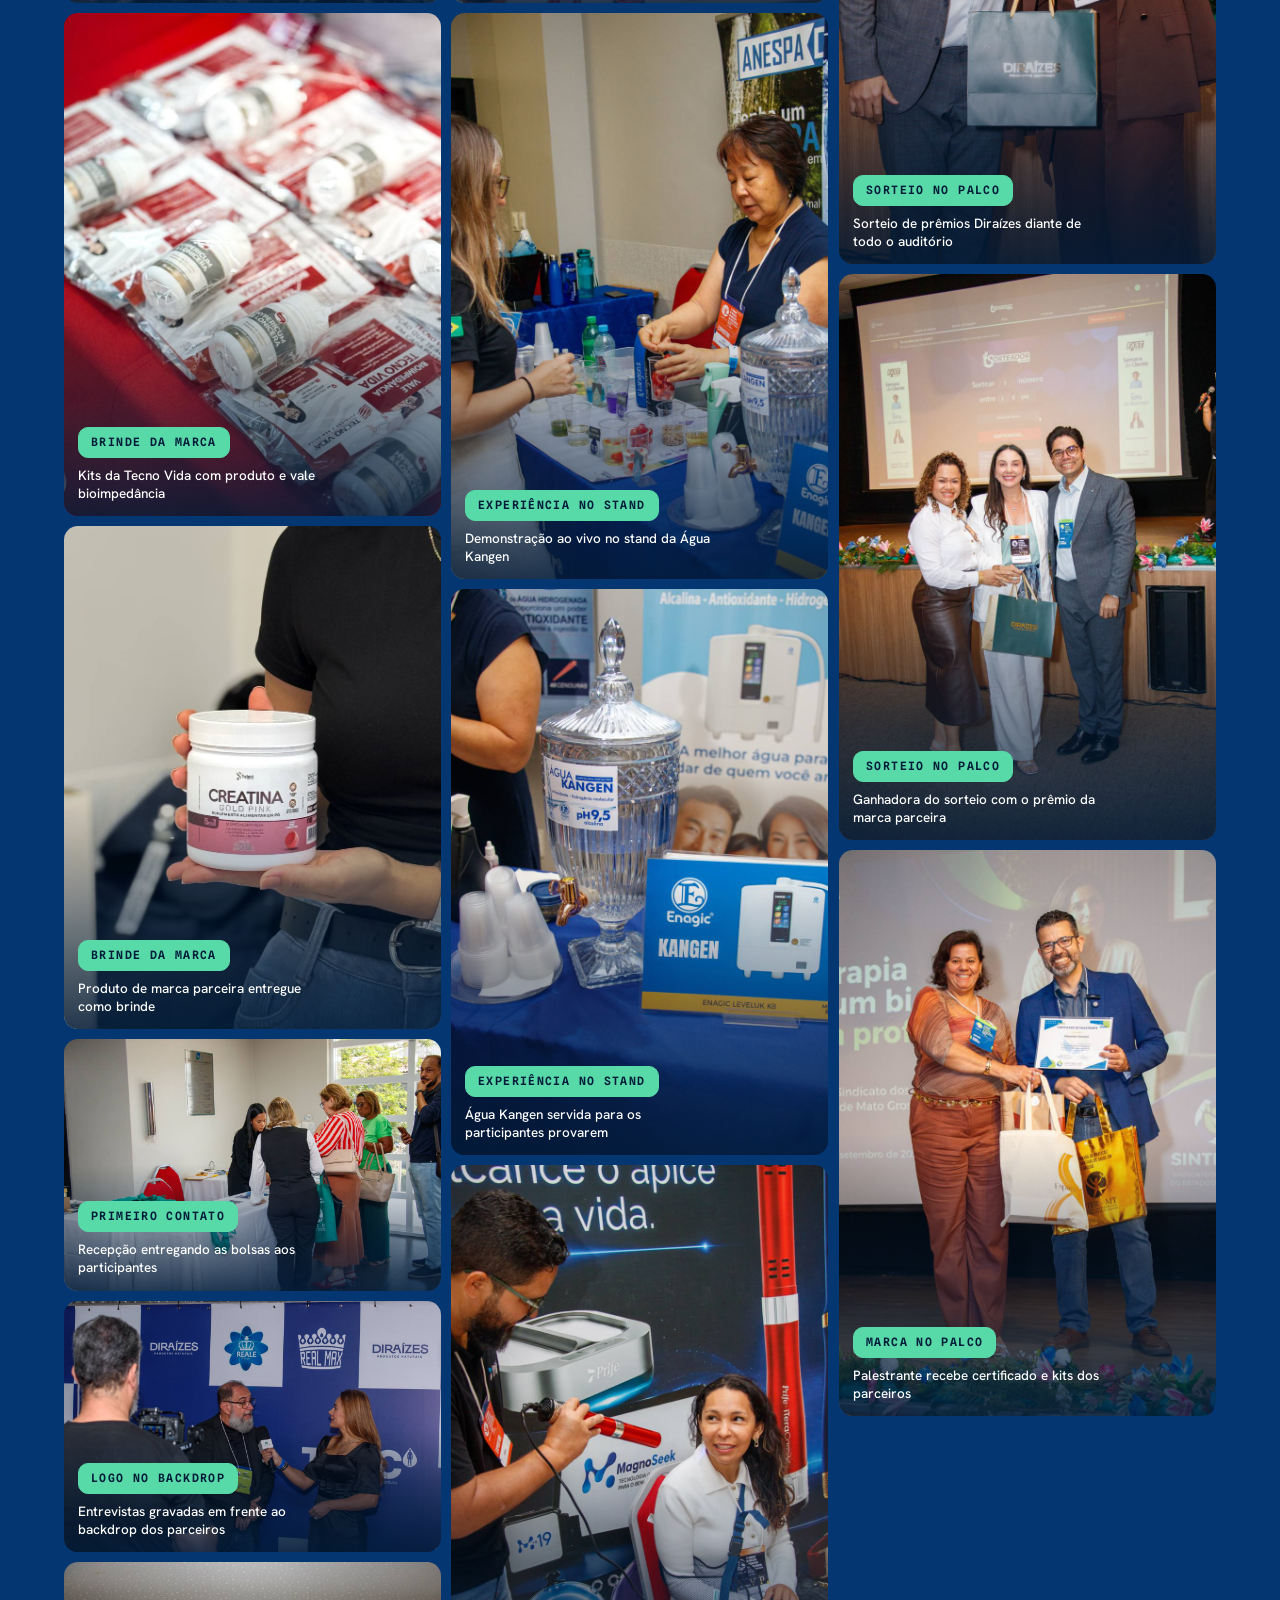
==== commit c7636d5d: "Titulos do site e da proposta sempre citam Sinop, MT Co-Authored-By: Claude Sonnet 5.5 <noreply@anth" ====
--- a/propostasinter_evento2027/index.html
+++ b/propostasinter_evento2027/index.html
@@ -1120,7 +1120,7 @@
     <h1 class="h1">
       <span class="ln">Congresso de</span>
       <span class="ln m" style="color:#fff">Saúde Mental e</span>
-      <span class="ln neon">Longevidade.</span>
+      <span class="ln neon">Longevidade em Sinop, MT.</span>
     </h1>
     <div class="hero-foot">
       <p>Sua marca diante de quem <strong>indica saúde</strong> para milhares de pacientes.</p>
@@ -1176,7 +1176,7 @@
     <div class="ed-head">
       <div>
         <span class="tag">O que está incluso</span>
-        <h2 class="h2" style="margin-top:22px">Tudo que <span class="hl">sua marca ganha</span> no Congresso.</h2>
+        <h2 class="h2" style="margin-top:22px">Tudo que <span class="hl">sua marca ganha</span> no Congresso em Sinop, MT.</h2>
       </div>
       <p class="p">Um resumo rápido do que entra nas cotas de patrocínio. O que muda de uma cota para outra está detalhado mais abaixo.</p>
     </div>
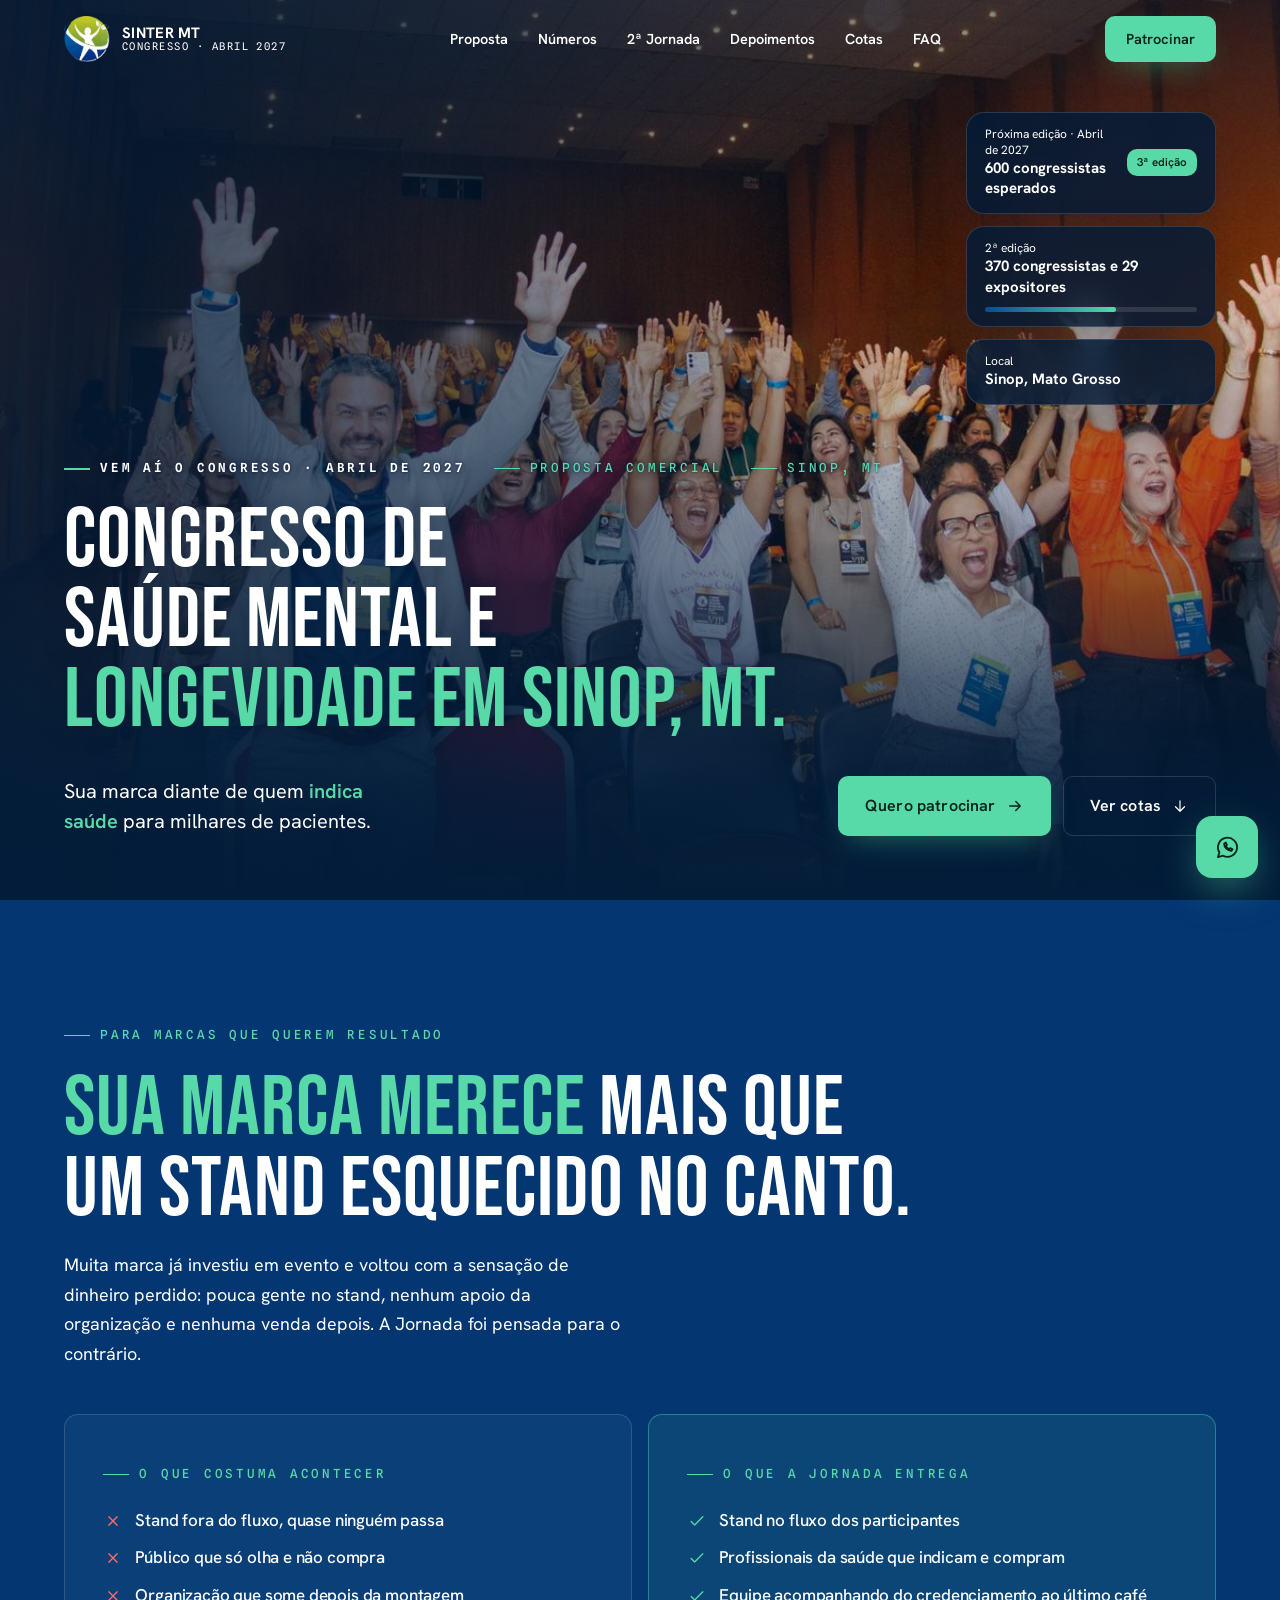
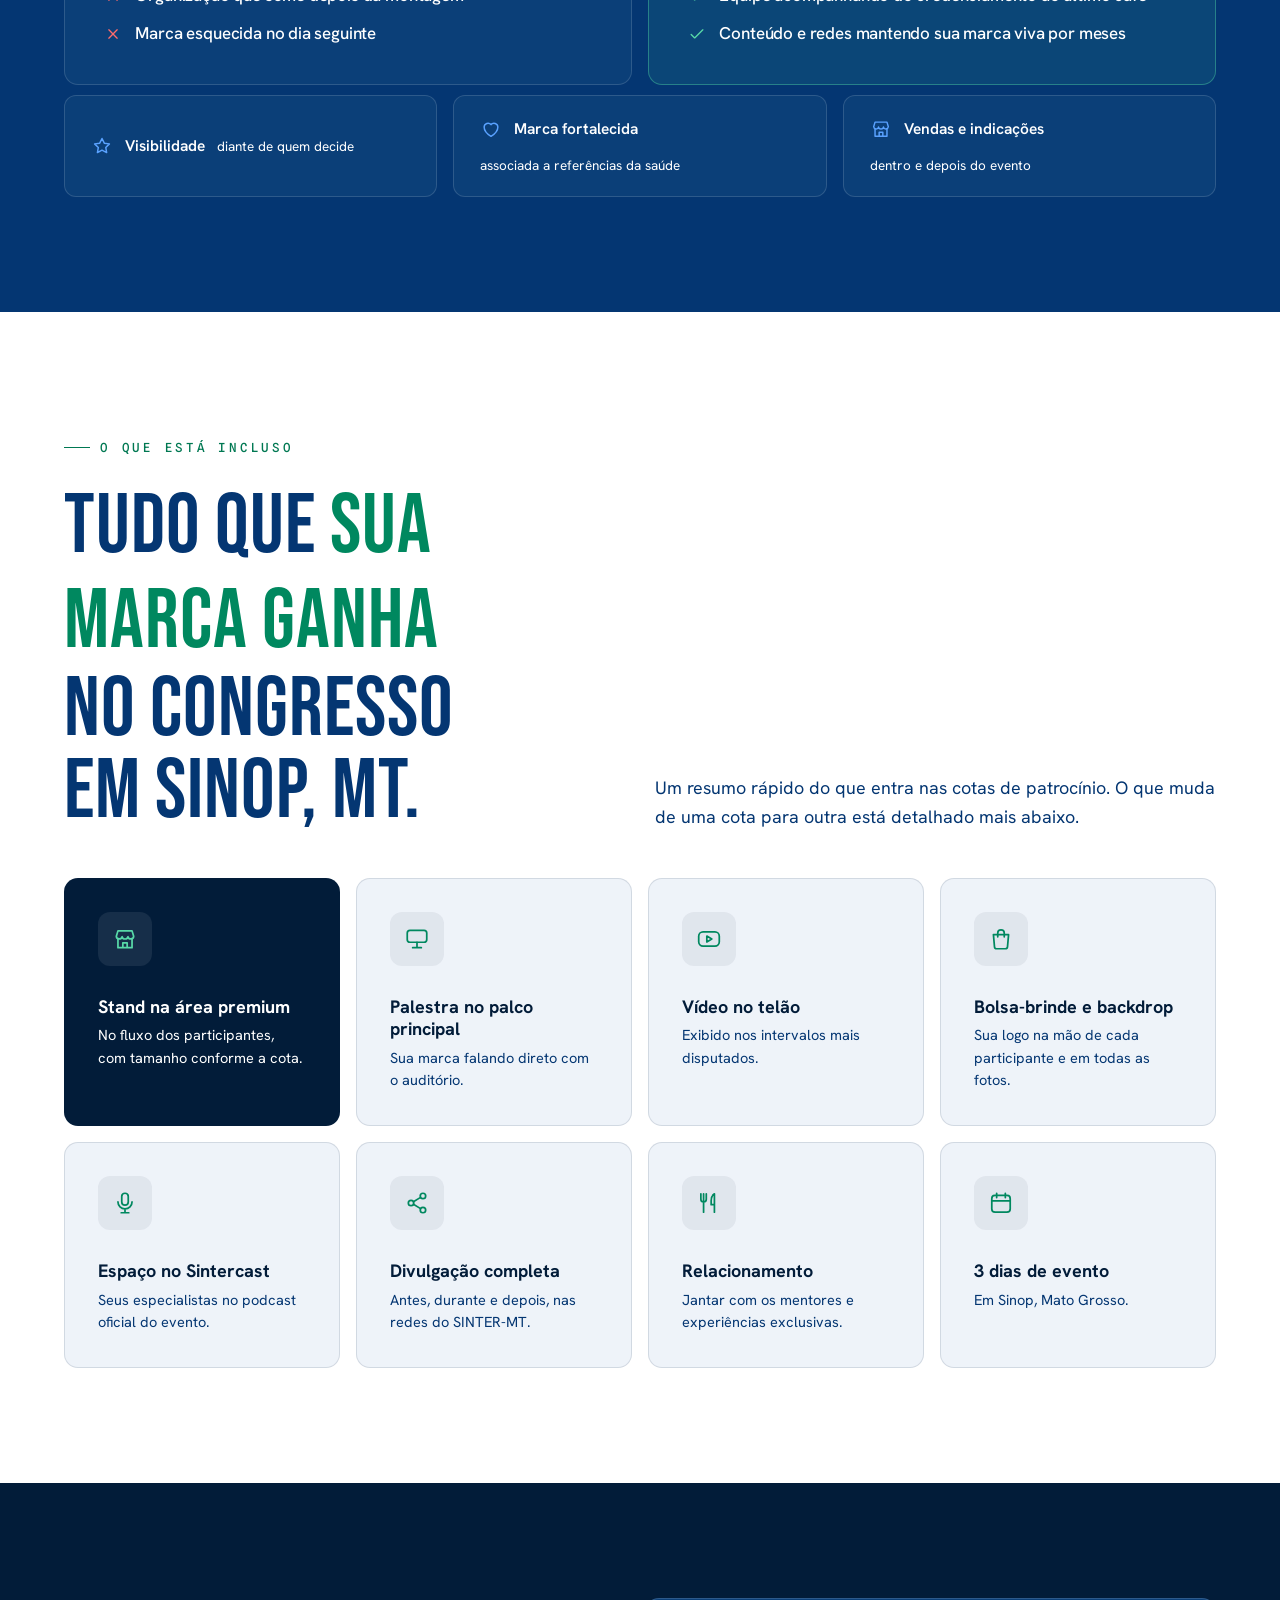
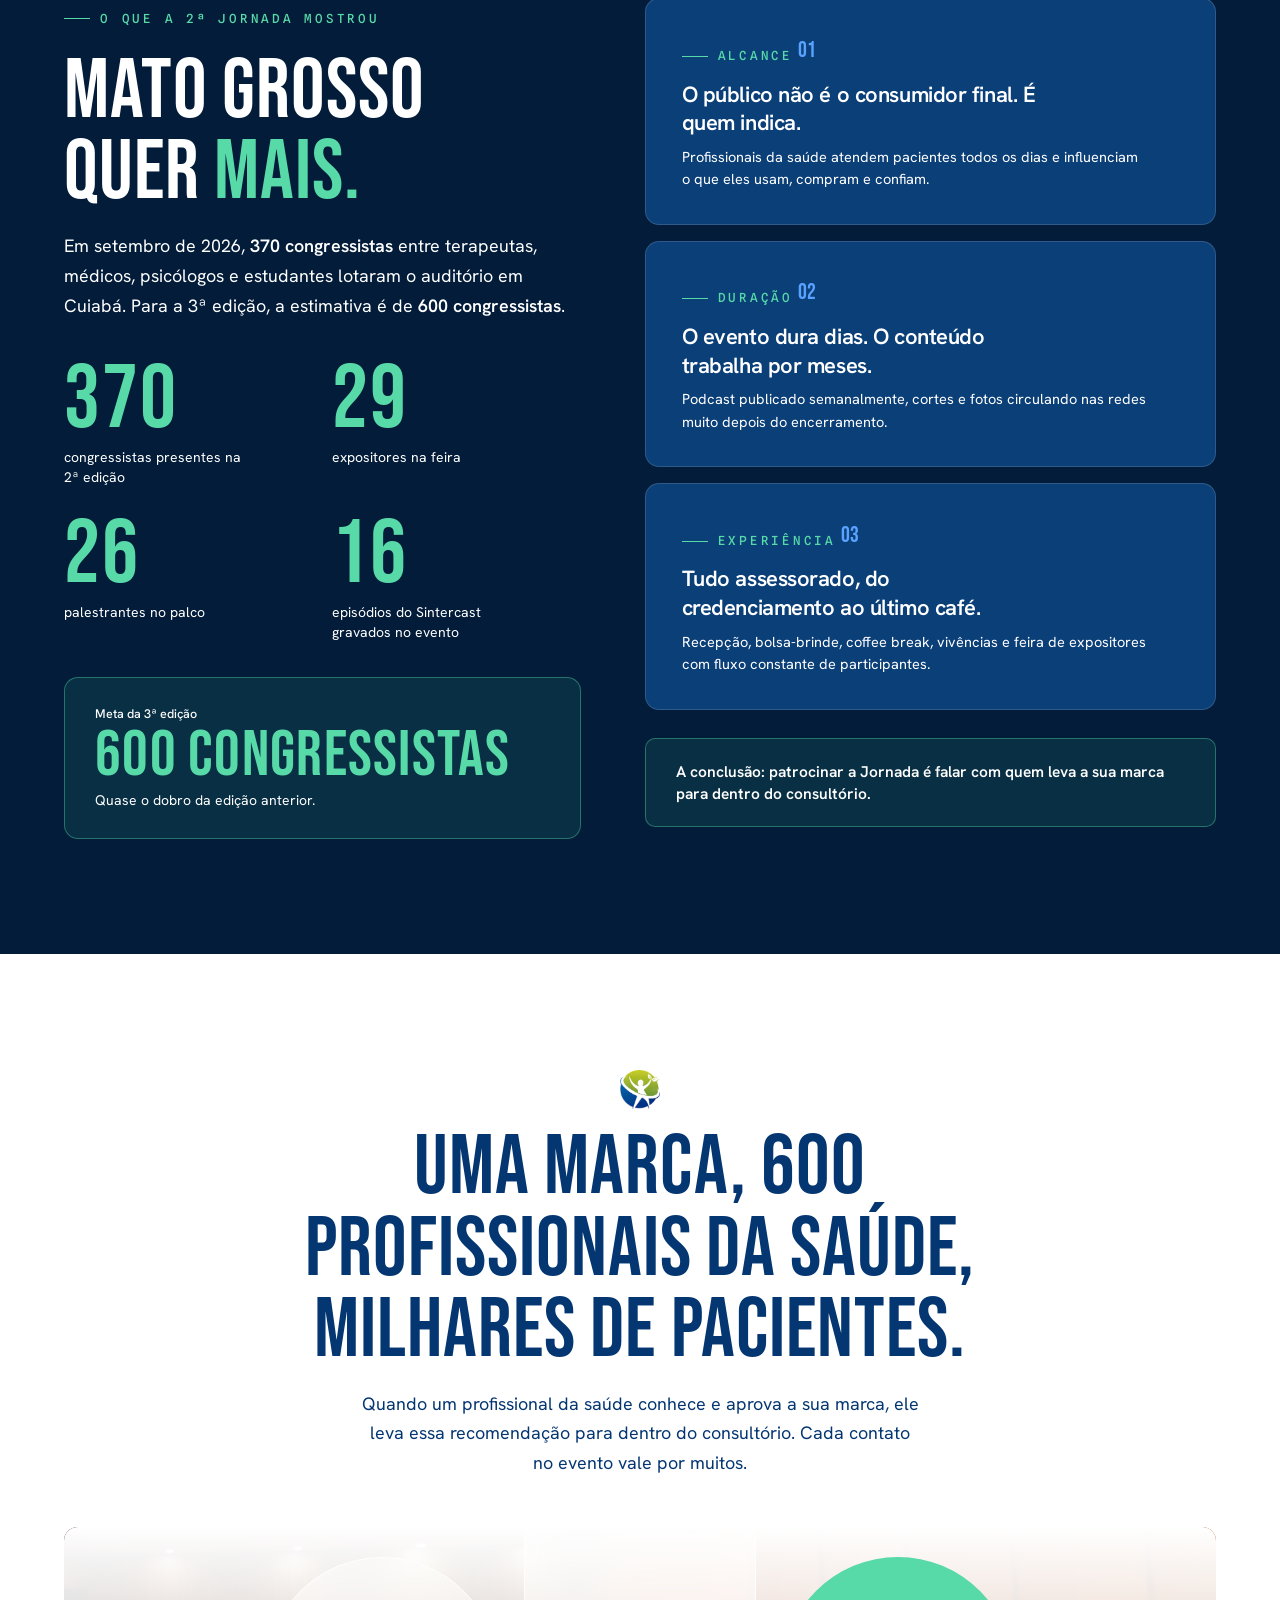
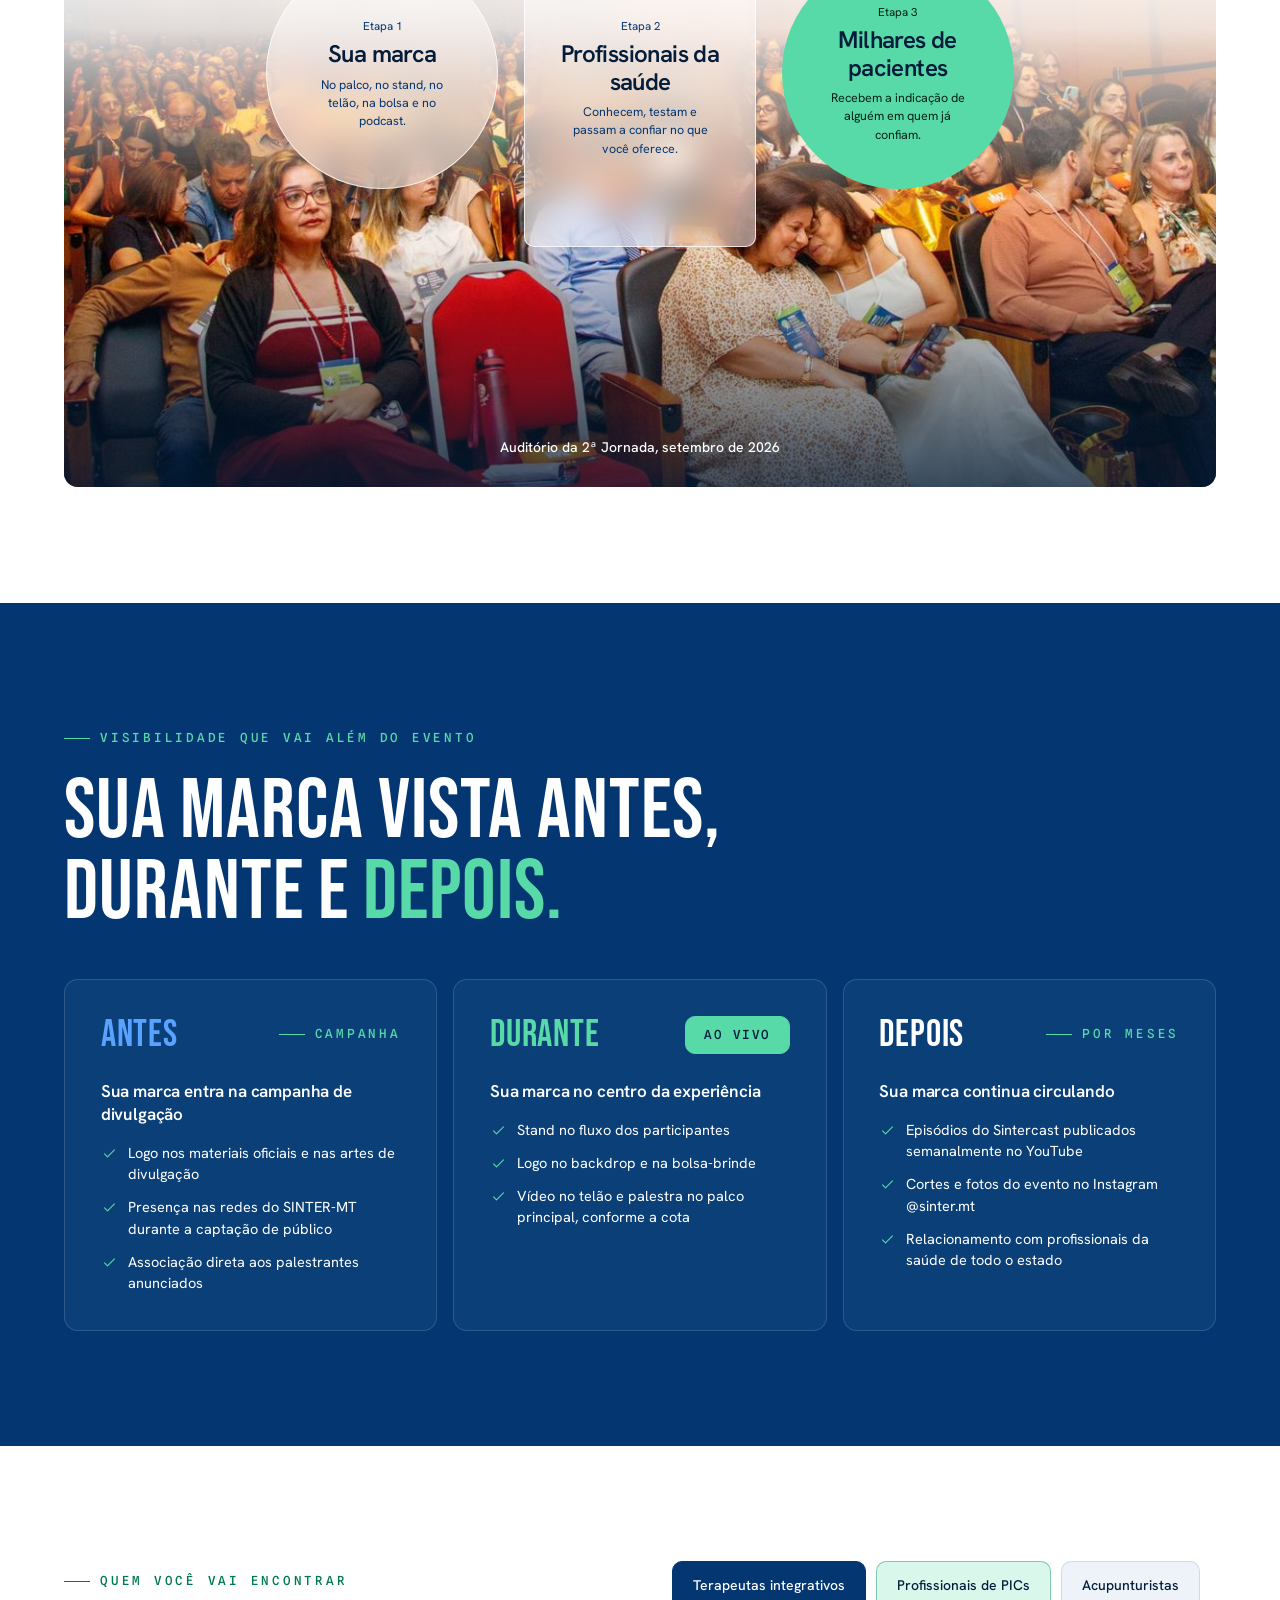
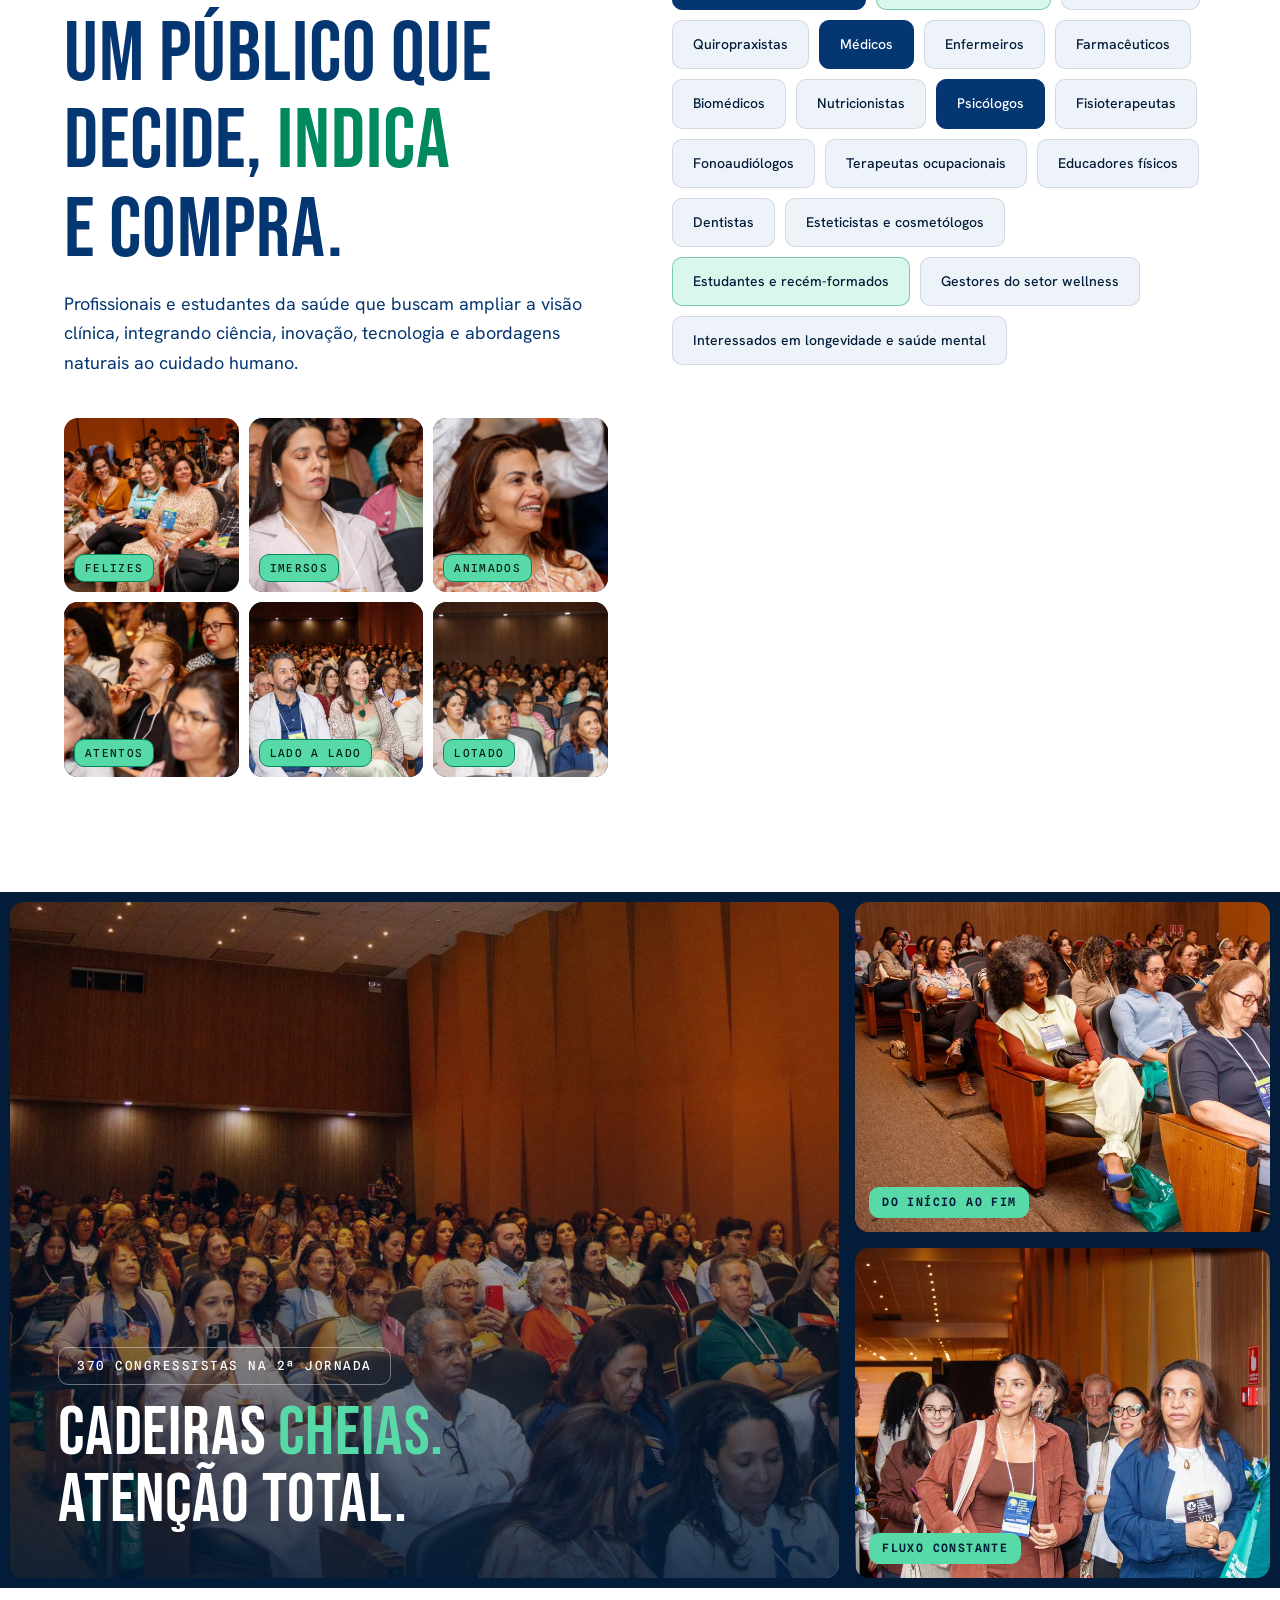
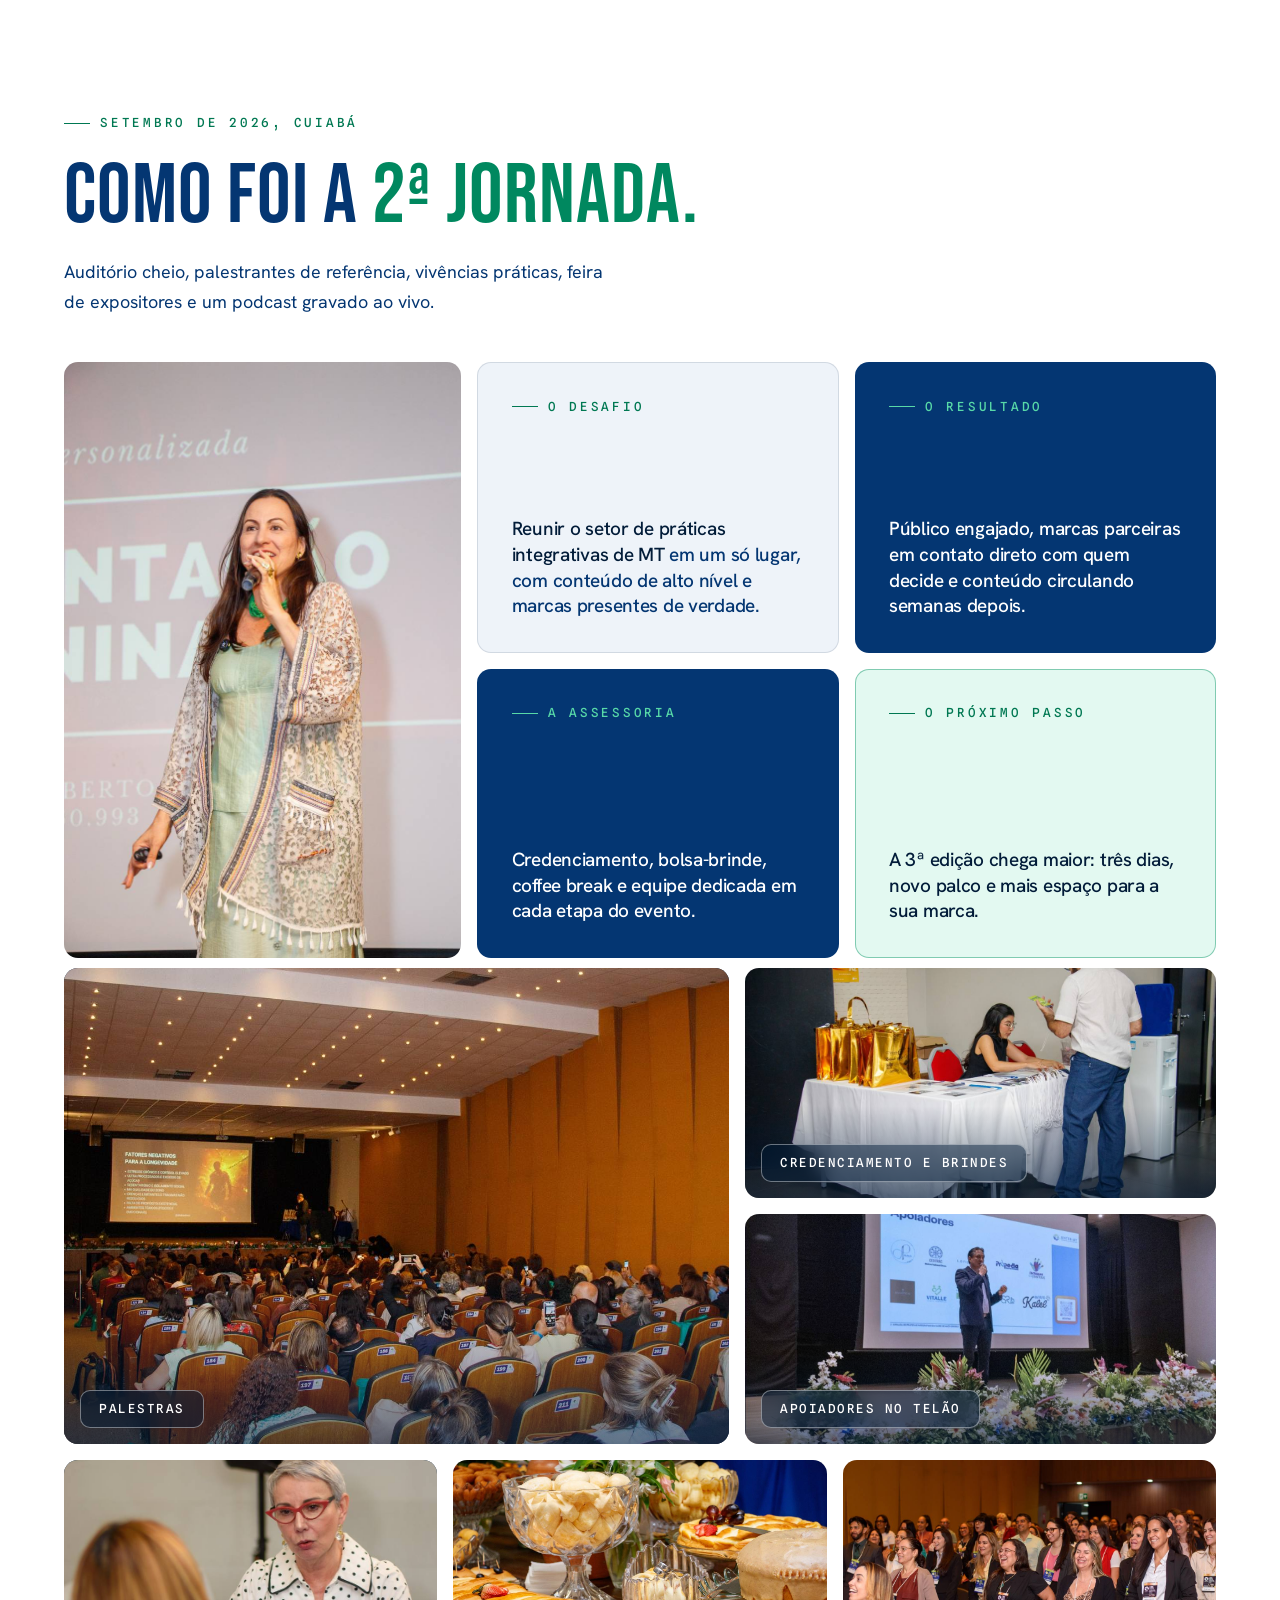
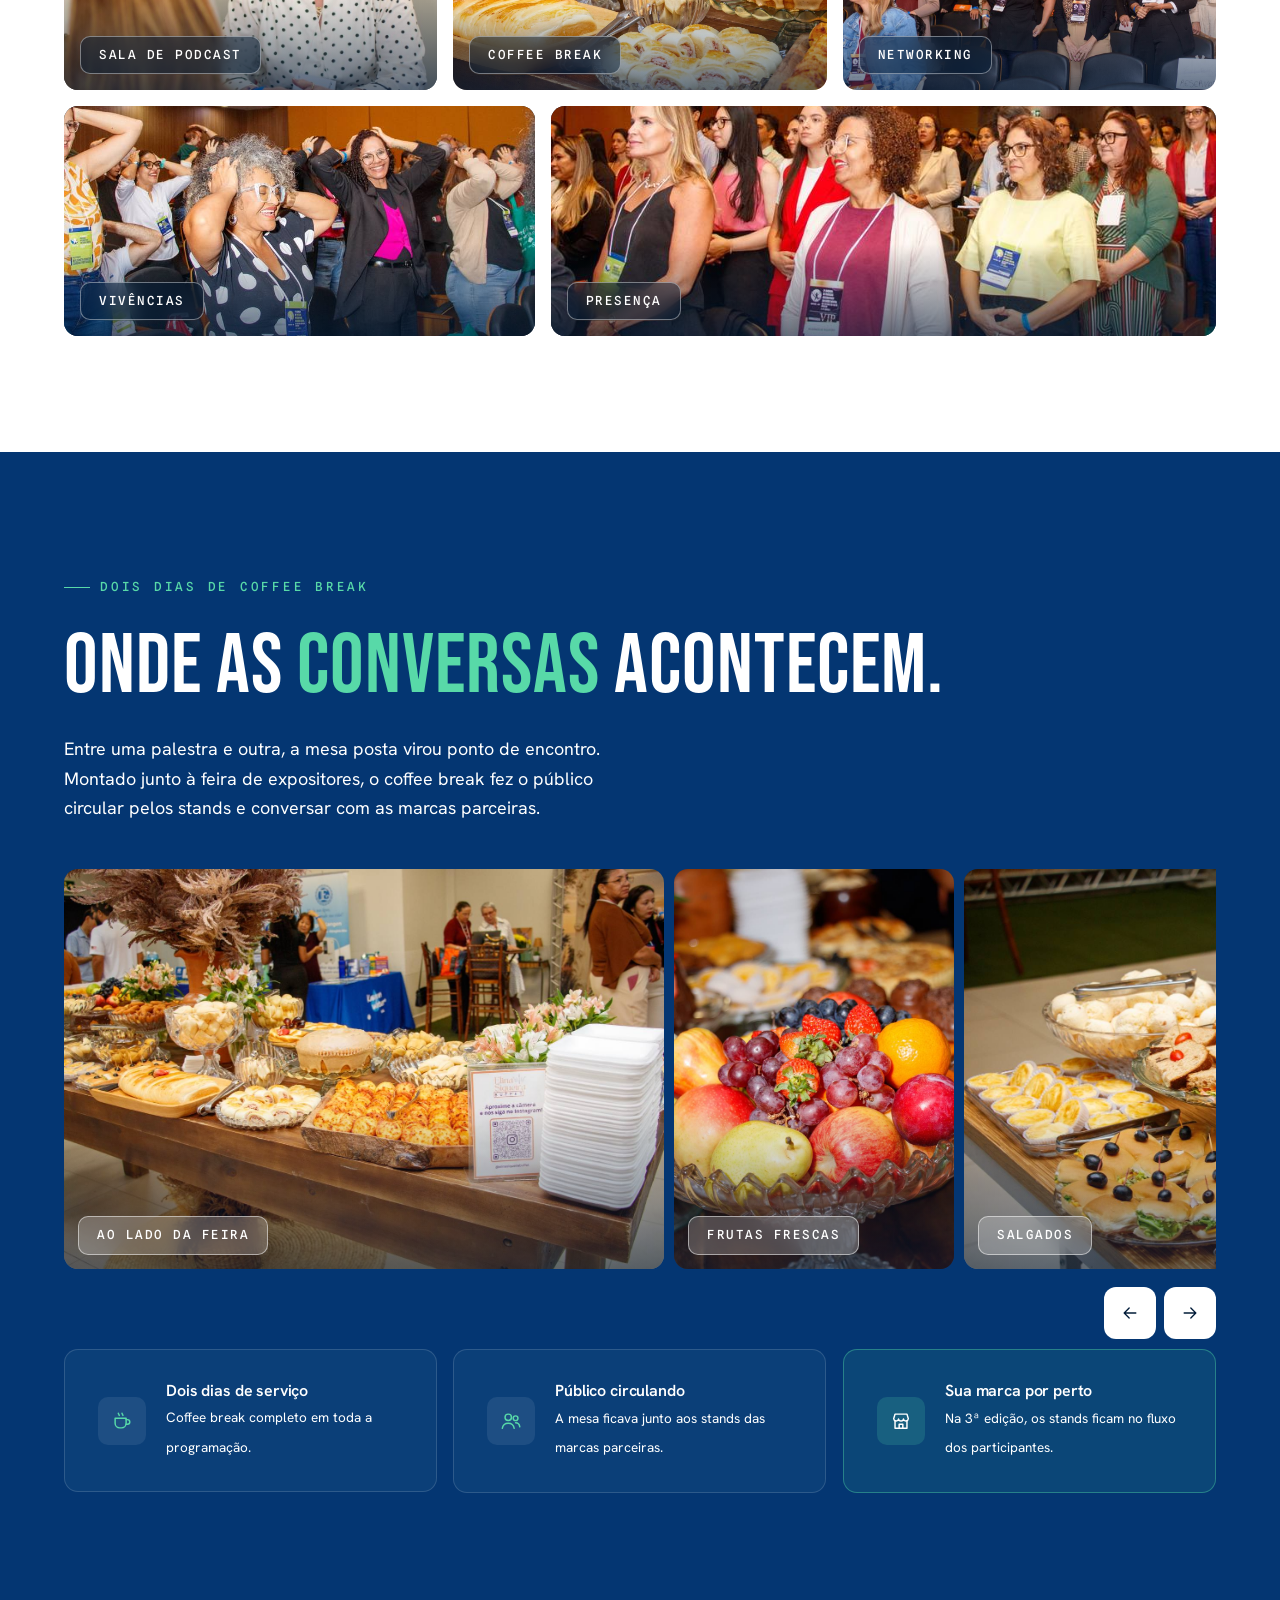
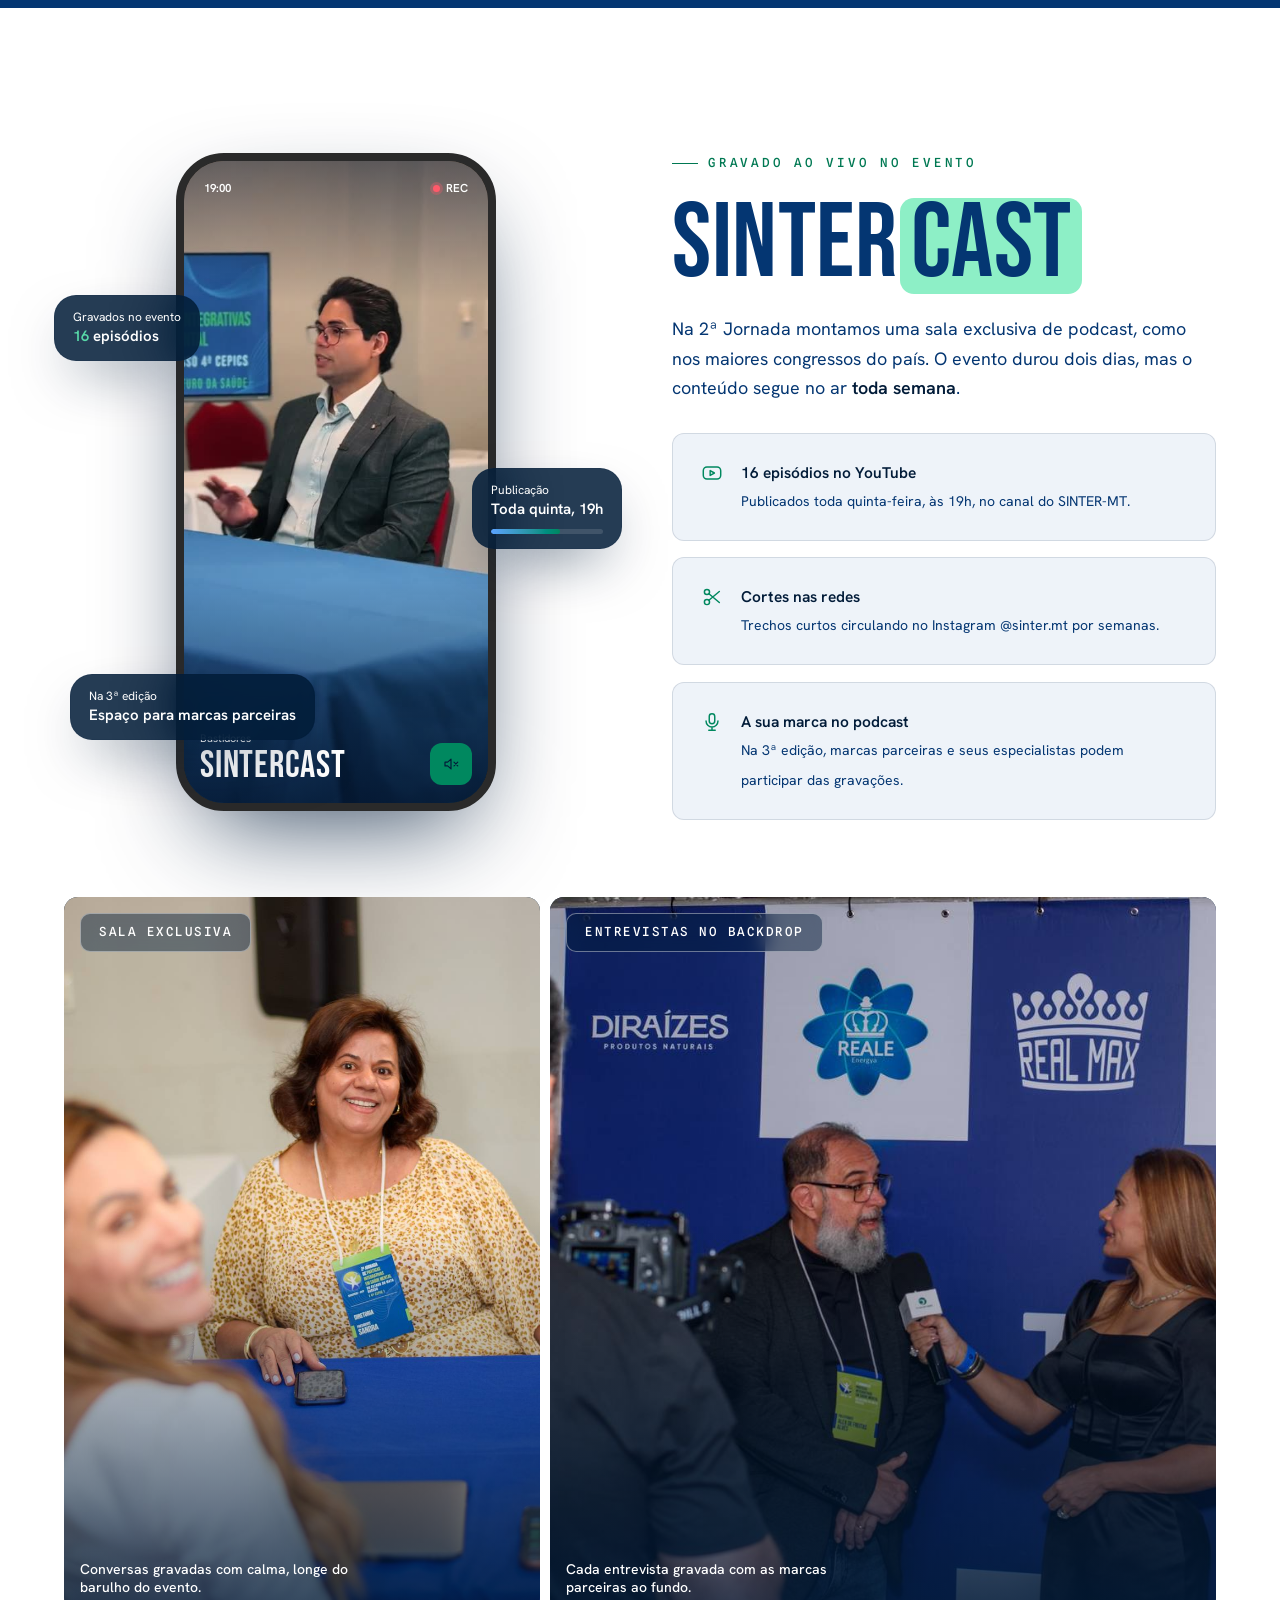
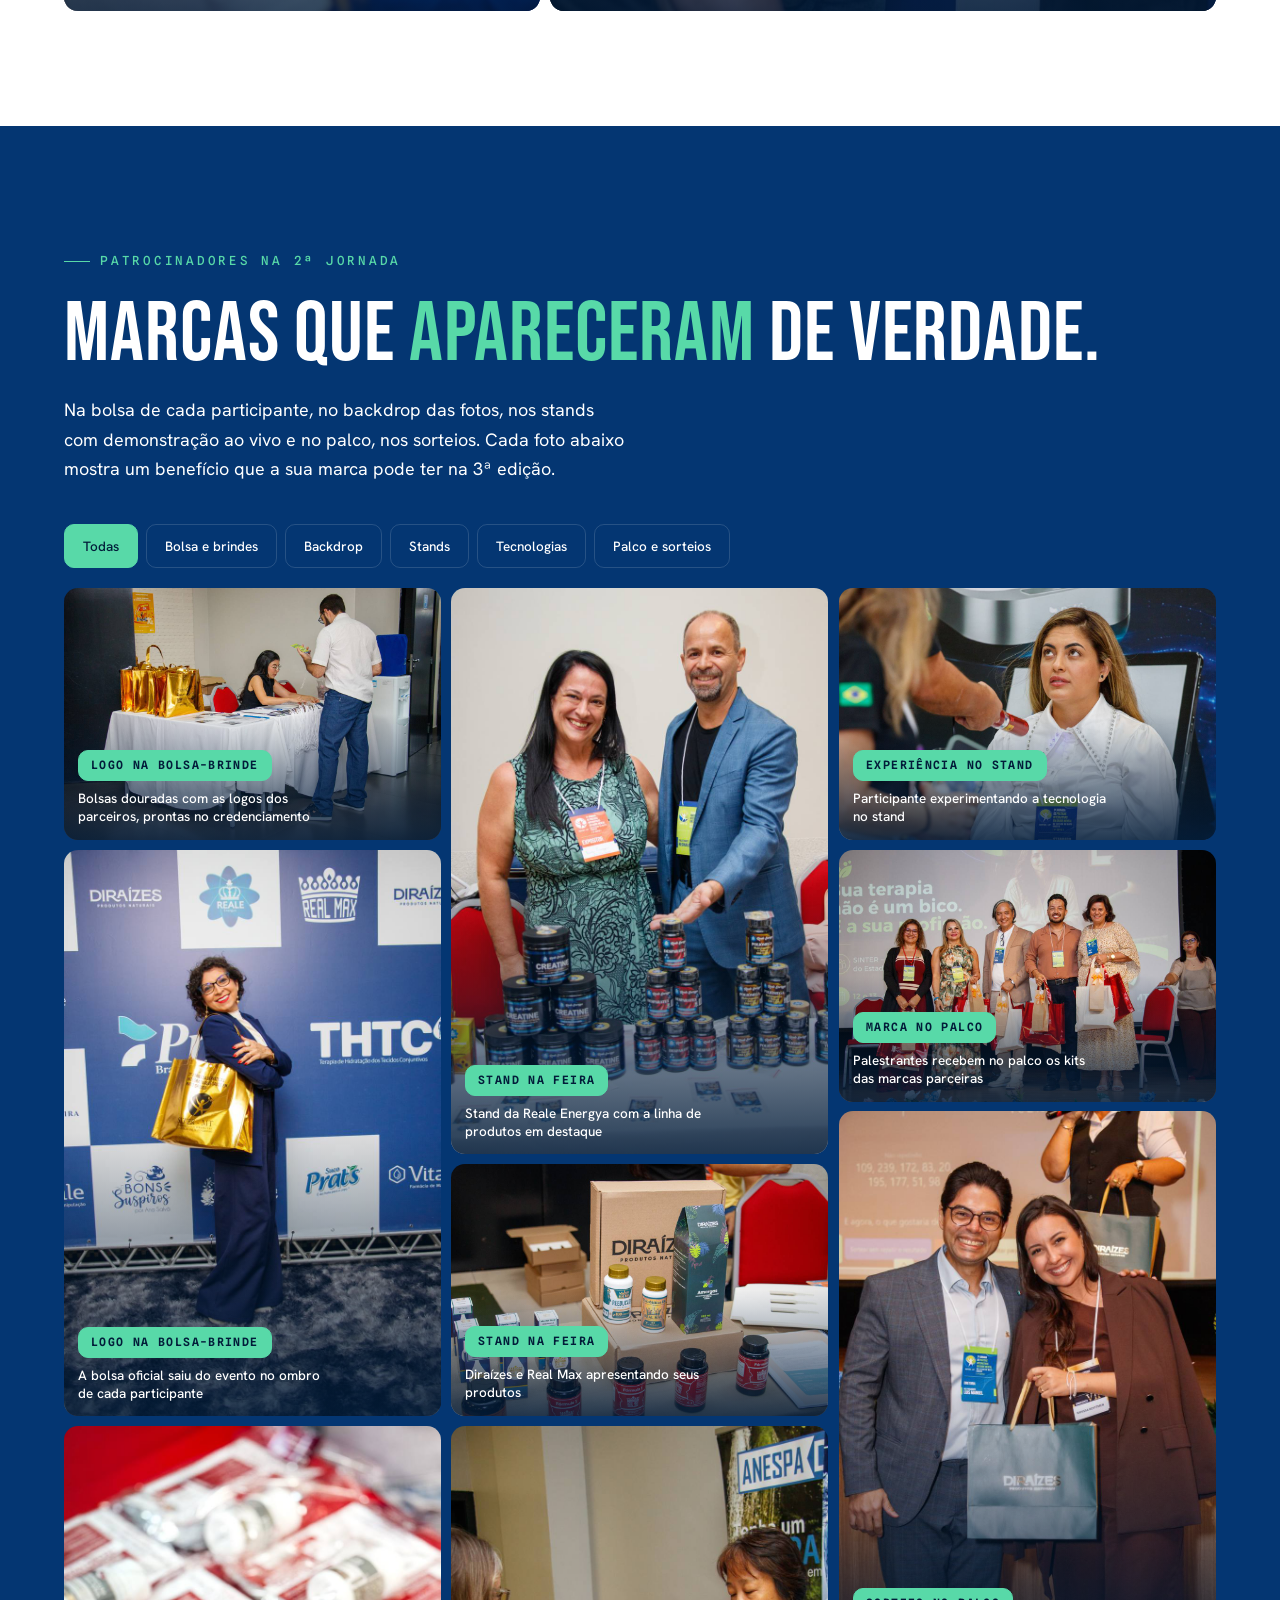
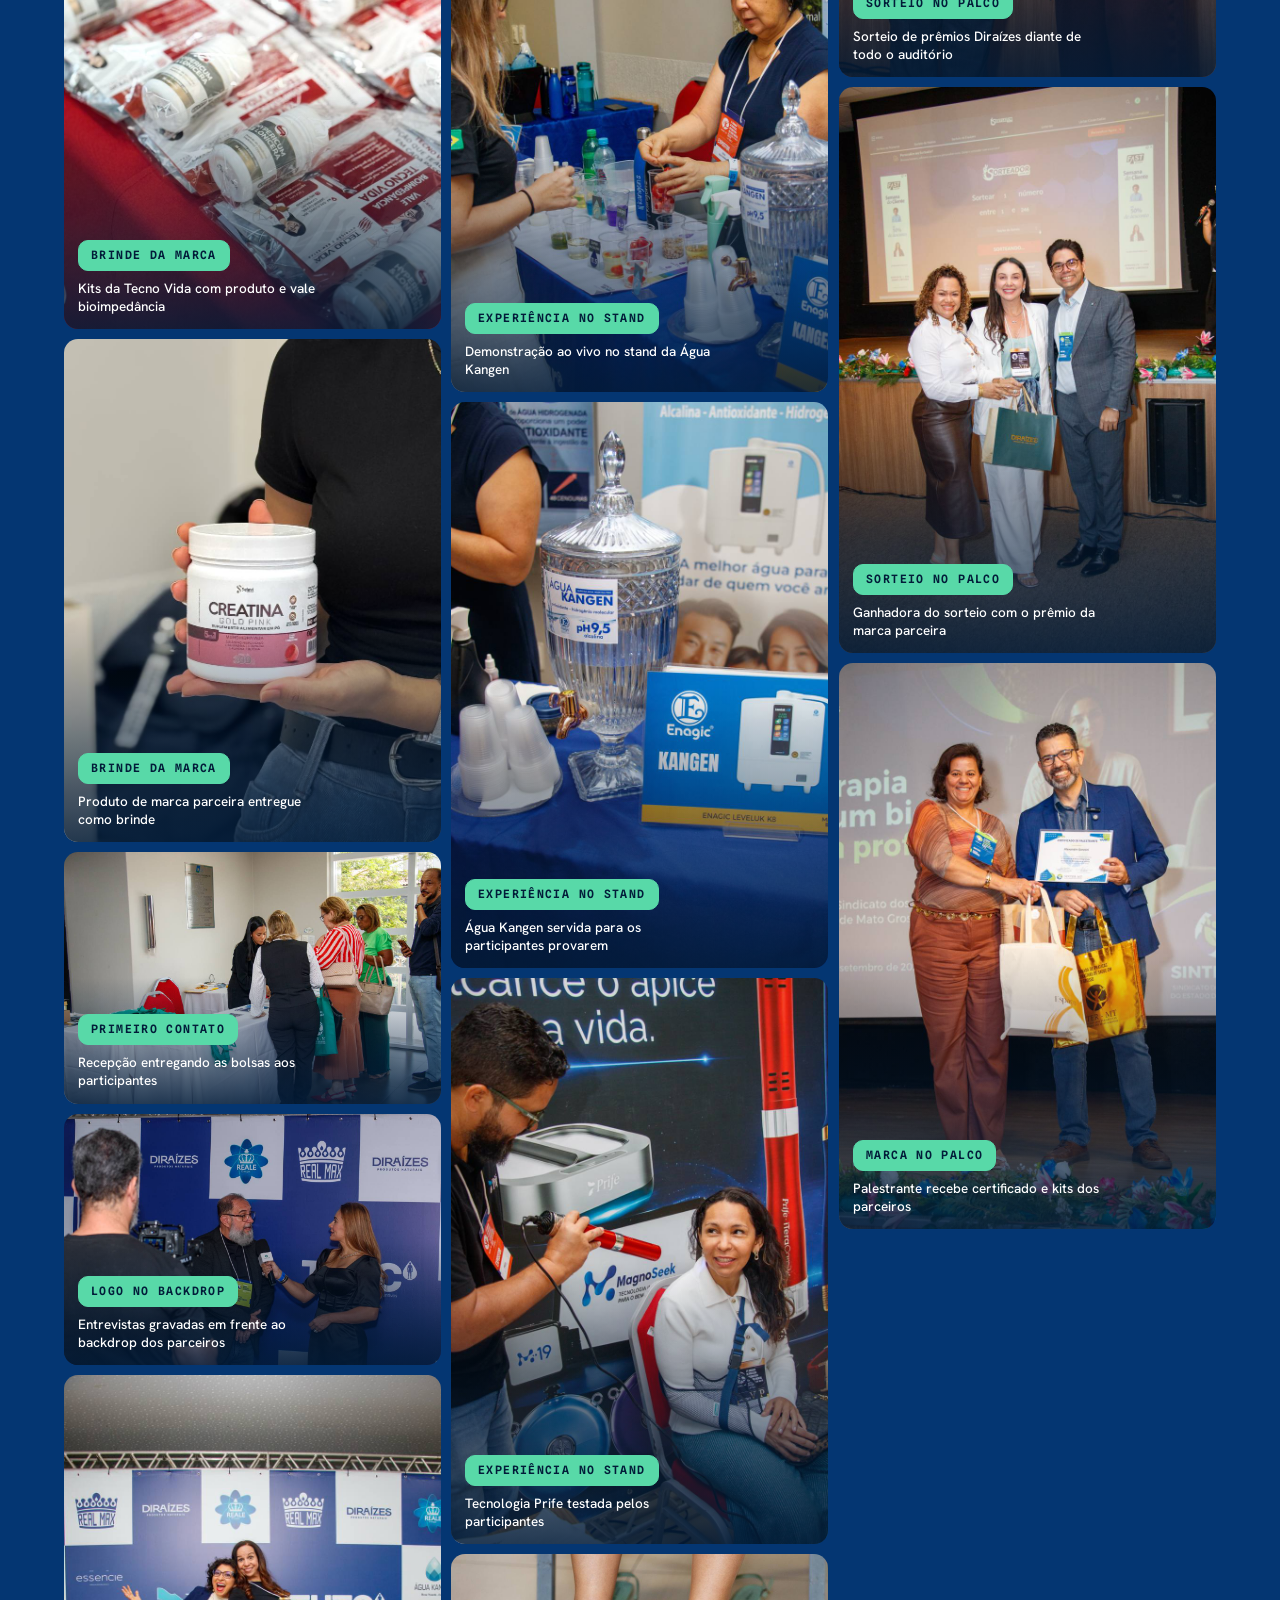
==== commit 74974b85: "Proposta: cards de 'O que esta incluso' so com icones (remove imagens e ilustracoes) Co-Authored-By:" ====
--- a/propostasinter_evento2027/index.html
+++ b/propostasinter_evento2027/index.html
@@ -1043,6 +1043,10 @@
 .panel.alt .ed .ed-ico{background:oklch(0.80 0.135 165);color:#042319}
 .ed .ed-ico .ic{width:22px;height:22px;stroke-width:1.9}
 .panel.alt .ed.feature .ed-ico,.ed.feature .ed-ico{background:oklch(0.80 0.135 165);color:#042319}
+/* INCLUSO-SO-ICONES: cartoes so com icone simples (sem imagens/ilustracoes) */
+.inc-grid .ed{min-height:220px;gap:30px}
+.inc-grid .ed .icb{width:54px;height:54px;border-radius:12px}
+.inc-grid .ed .icb .ic{width:26px;height:26px}
 @media(max-width:900px){body{padding:0}.panel{border-radius:0;margin:0}}
 @media(max-width:640px){.panel{padding:64px 20px}.hero{padding:112px 20px 56px}.nav{padding:12px 20px}.nav-cta{display:none!important}.nav-links{display:none}}
 </style>
@@ -1181,14 +1185,14 @@
       <p class="p">Um resumo rápido do que entra nas cotas de patrocínio. O que muda de uma cota para outra está detalhado mais abaixo.</p>
     </div>
     <div class="ed-grid inc-grid">
-      <div class="ed feature"><div class="top"><span class="ed-img"><img src="img/incluso/stand.jpg" alt="Ilustração de um stand de feira" loading="lazy"><span class="icb ed-ico"><svg class="ic"><use href="#i-store"/></svg></span></span></div><div><h3>Stand na área premium</h3><p>No fluxo dos participantes, com tamanho conforme a cota.</p></div></div>
-      <div class="ed"><div class="top"><span class="ed-img"><img src="img/incluso/palco.jpg" alt="Ilustração de um palco com microfone" loading="lazy"><span class="icb ed-ico"><svg class="ic"><use href="#i-stage"/></svg></span></span></div><div><h3>Palestra no palco principal</h3><p>Sua marca falando direto com o auditório.</p></div></div>
-      <div class="ed"><div class="top"><span class="ed-img"><img src="img/incluso/telao.jpg" alt="Ilustração de um telão com botão de play" loading="lazy"><span class="icb ed-ico"><svg class="ic"><use href="#i-yt"/></svg></span></span></div><div><h3>Vídeo no telão</h3><p>Exibido nos intervalos mais disputados.</p></div></div>
-      <div class="ed"><div class="top"><span class="ed-img"><img src="img/incluso/bolsa.jpg" alt="Ilustração de uma bolsa-brinde" loading="lazy"><span class="icb ed-ico"><svg class="ic"><use href="#i-bag"/></svg></span></span></div><div><h3>Bolsa-brinde e backdrop</h3><p>Sua logo na mão de cada participante e em todas as fotos.</p></div></div>
-      <div class="ed"><div class="top"><span class="ed-img"><img src="img/incluso/sintercast.jpg" alt="Ilustração de um microfone de podcast" loading="lazy"><span class="icb ed-ico"><svg class="ic"><use href="#i-mic"/></svg></span></span></div><div><h3>Espaço no Sintercast</h3><p>Seus especialistas no podcast oficial do evento.</p></div></div>
-      <div class="ed"><div class="top"><span class="ed-img"><img src="img/incluso/divulgacao.jpg" alt="Ilustração de compartilhamento nas redes sociais" loading="lazy"><span class="icb ed-ico"><svg class="ic"><use href="#i-share"/></svg></span></span></div><div><h3>Divulgação completa</h3><p>Antes, durante e depois, nas redes do SINTER-MT.</p></div></div>
-      <div class="ed"><div class="top"><span class="ed-img"><img src="img/incluso/jantar.jpg" alt="Ilustração de uma mesa de jantar" loading="lazy"><span class="icb ed-ico"><svg class="ic"><use href="#i-dinner"/></svg></span></span></div><div><h3>Relacionamento</h3><p>Jantar com os mentores e experiências exclusivas.</p></div></div>
-      <div class="ed"><div class="top"><span class="ed-img"><img src="img/incluso/evento.jpg" alt="Ilustração de um calendário de três dias" loading="lazy"><span class="icb ed-ico"><svg class="ic"><use href="#i-cal"/></svg></span></span></div><div><h3>3 dias de evento</h3><p>Em Sinop, Mato Grosso.</p></div></div>
+      <div class="ed feature"><div class="top"><span class="icb"><svg class="ic"><use href="#i-store"/></svg></span></div><div><h3>Stand na área premium</h3><p>No fluxo dos participantes, com tamanho conforme a cota.</p></div></div>
+      <div class="ed"><div class="top"><span class="icb"><svg class="ic"><use href="#i-stage"/></svg></span></div><div><h3>Palestra no palco principal</h3><p>Sua marca falando direto com o auditório.</p></div></div>
+      <div class="ed"><div class="top"><span class="icb"><svg class="ic"><use href="#i-yt"/></svg></span></div><div><h3>Vídeo no telão</h3><p>Exibido nos intervalos mais disputados.</p></div></div>
+      <div class="ed"><div class="top"><span class="icb"><svg class="ic"><use href="#i-bag"/></svg></span></div><div><h3>Bolsa-brinde e backdrop</h3><p>Sua logo na mão de cada participante e em todas as fotos.</p></div></div>
+      <div class="ed"><div class="top"><span class="icb"><svg class="ic"><use href="#i-mic"/></svg></span></div><div><h3>Espaço no Sintercast</h3><p>Seus especialistas no podcast oficial do evento.</p></div></div>
+      <div class="ed"><div class="top"><span class="icb"><svg class="ic"><use href="#i-share"/></svg></span></div><div><h3>Divulgação completa</h3><p>Antes, durante e depois, nas redes do SINTER-MT.</p></div></div>
+      <div class="ed"><div class="top"><span class="icb"><svg class="ic"><use href="#i-dinner"/></svg></span></div><div><h3>Relacionamento</h3><p>Jantar com os mentores e experiências exclusivas.</p></div></div>
+      <div class="ed"><div class="top"><span class="icb"><svg class="ic"><use href="#i-cal"/></svg></span></div><div><h3>3 dias de evento</h3><p>Em Sinop, Mato Grosso.</p></div></div>
     </div>
   </div>
 </section>
